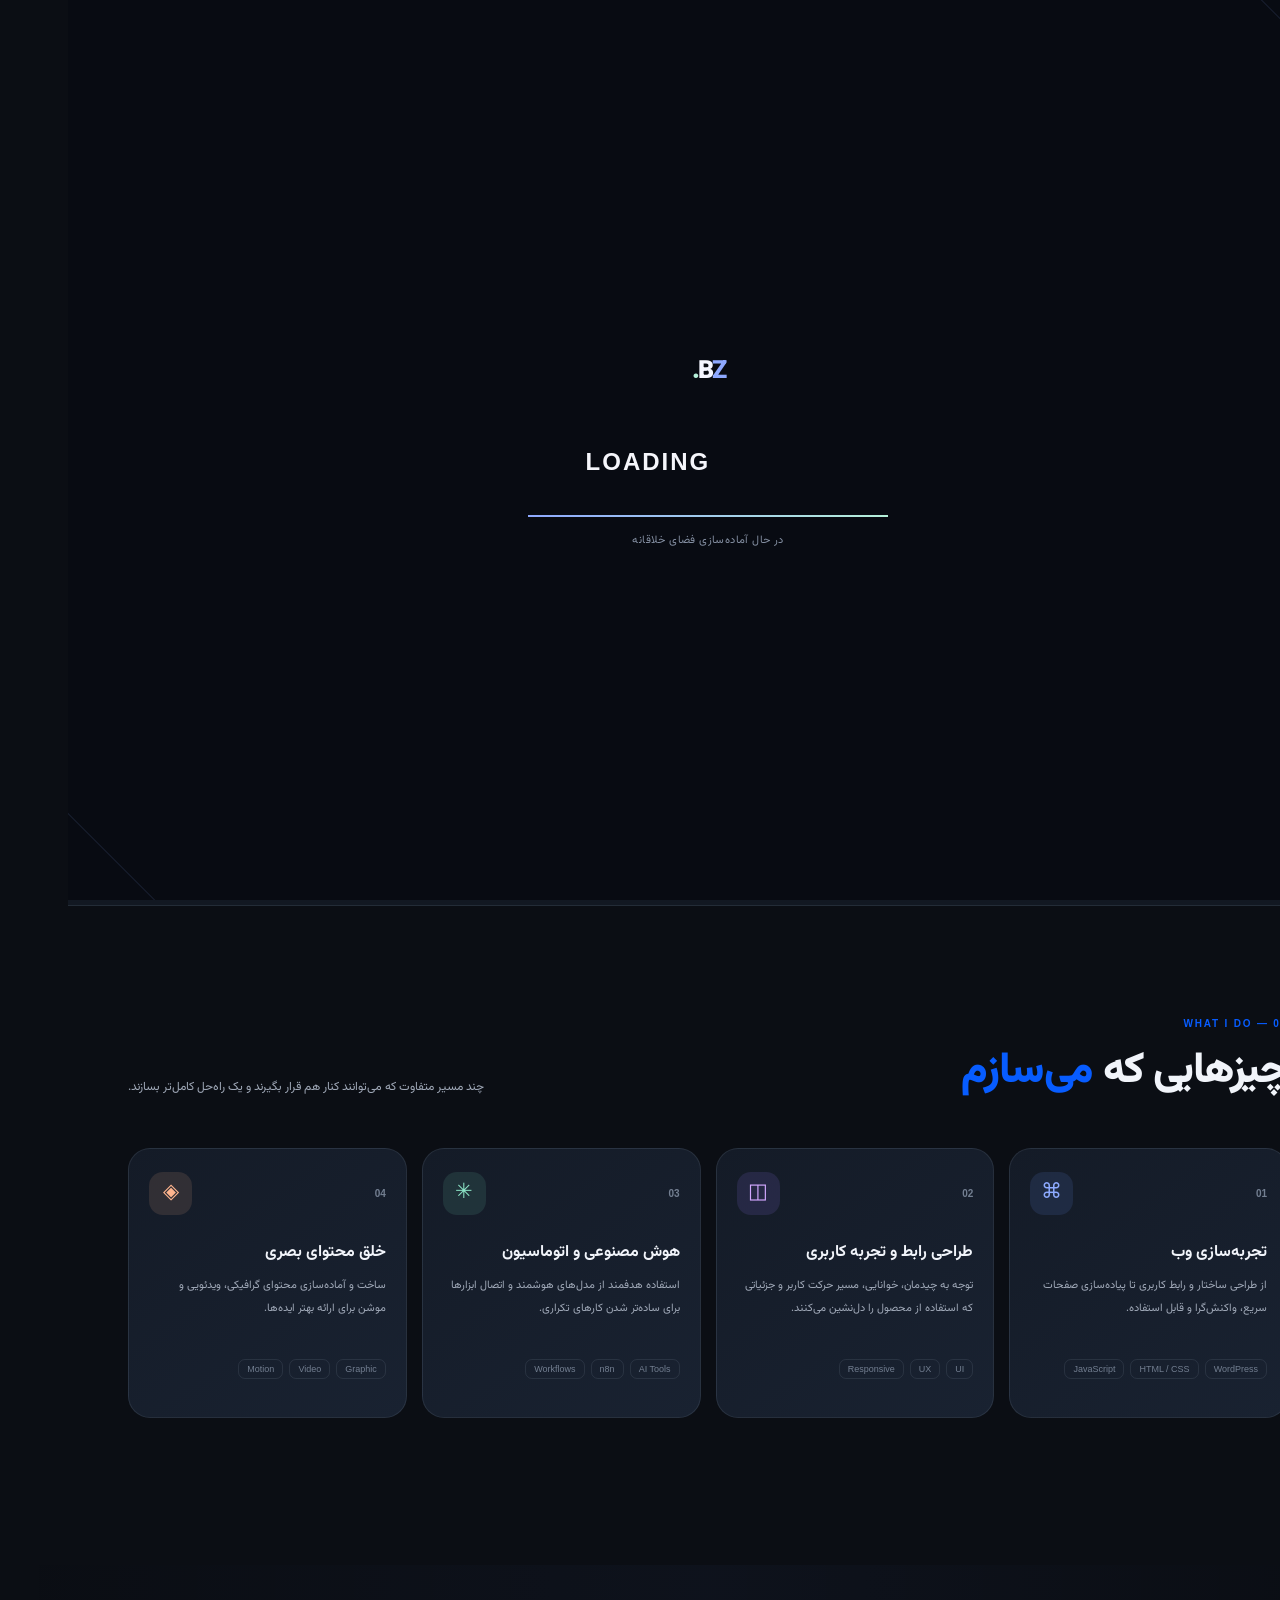
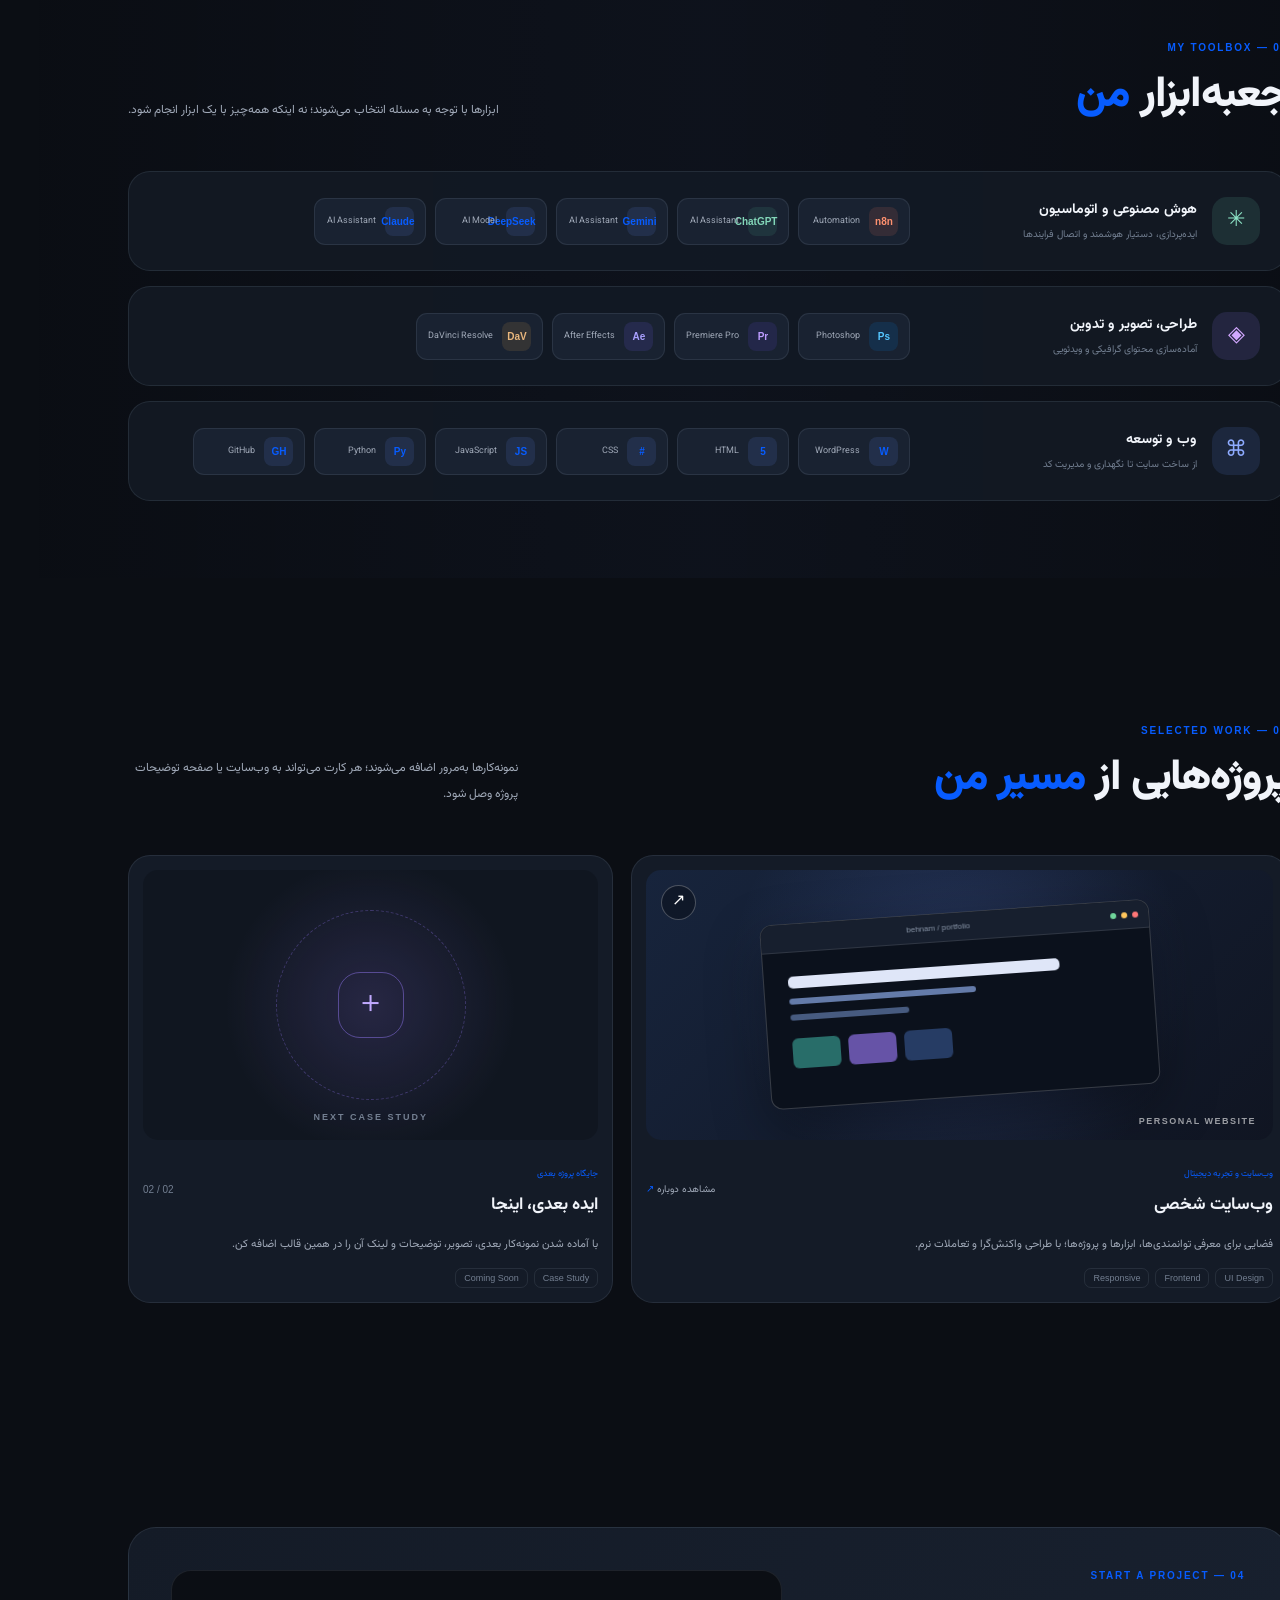
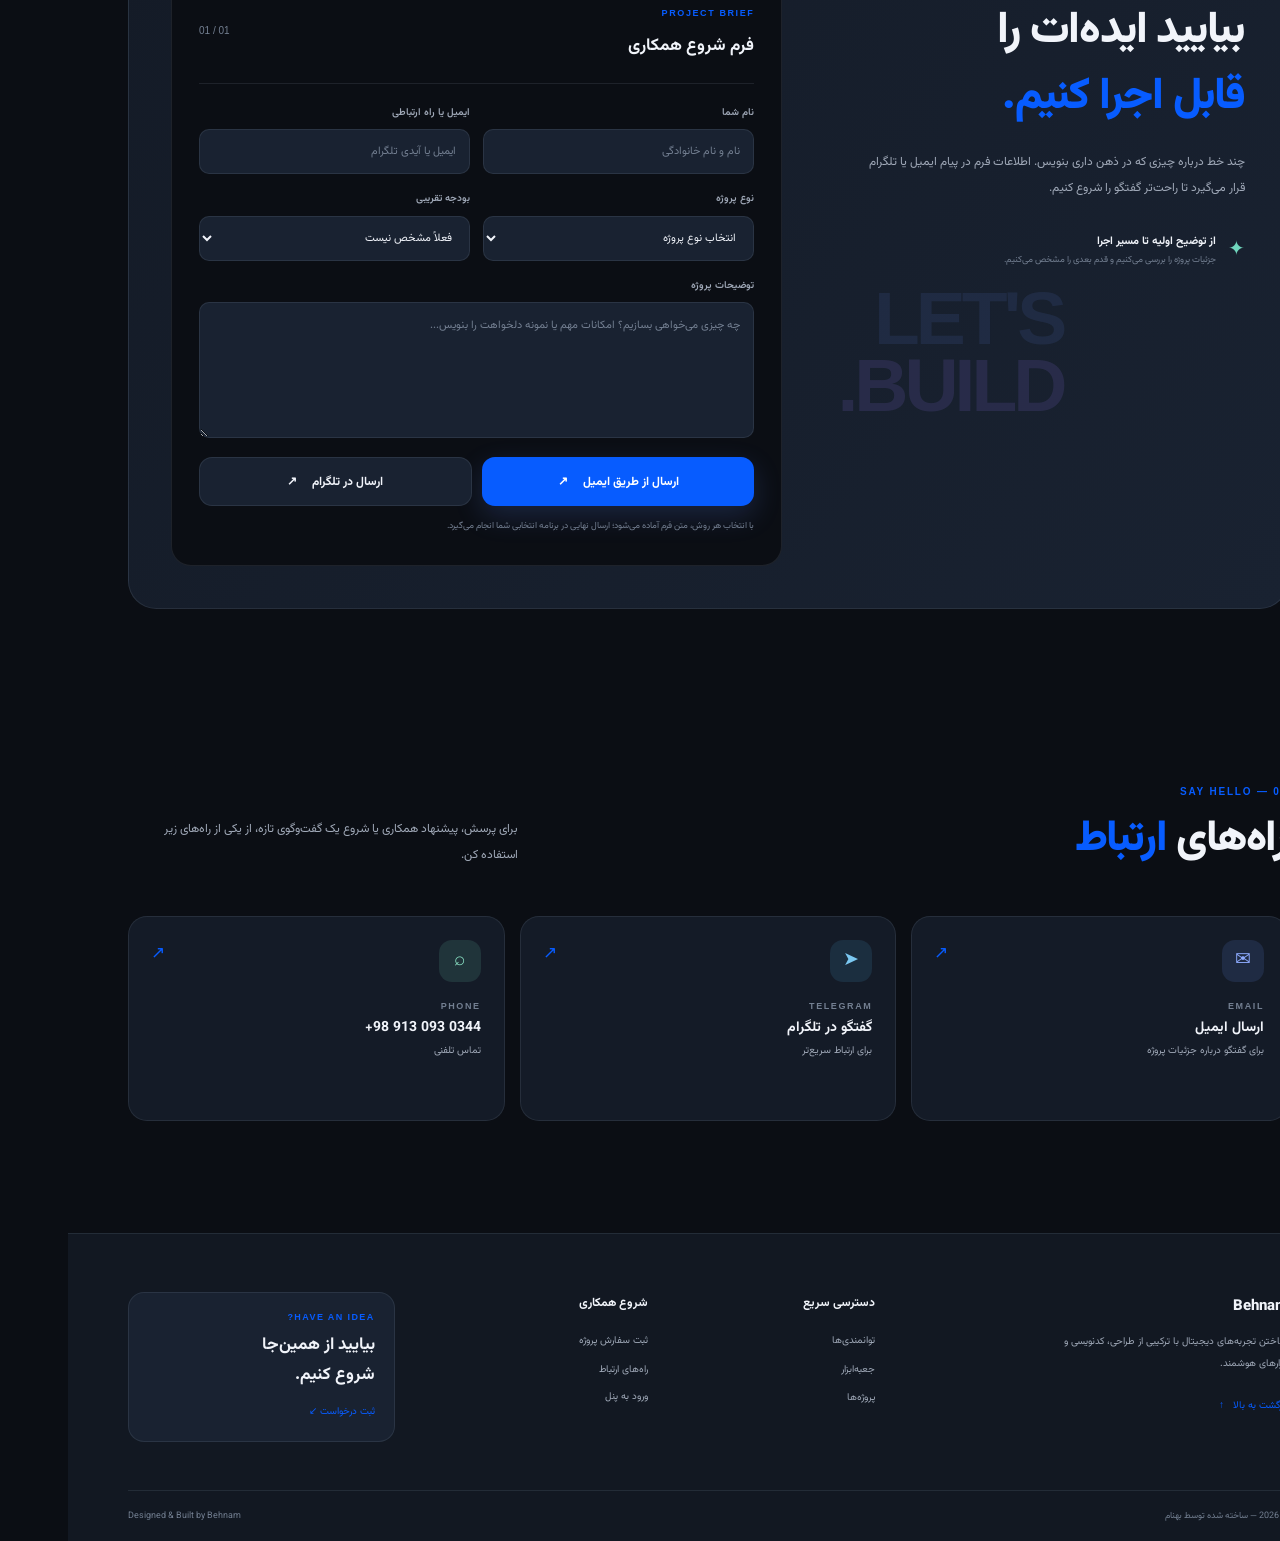
==== index.html @ 019f9c6f "Add files via upload" ====
<!DOCTYPE html>
<html lang="fa" dir="rtl" class="no-js">
<head>
    <meta charset="UTF-8">
    <meta name="viewport" content="width=device-width, initial-scale=1.0">
    <meta name="theme-color" content="#090d16">
    <meta name="description" content="وب‌سایت شخصی بهنام؛ طراحی و توسعه تجربه‌های دیجیتال با وردپرس، کدنویسی، هوش مصنوعی و تولید محتوای بصری.">
    <meta name="color-scheme" content="dark light">
    <title>Behnam | Portfolio</title>

    <!-- کلاس js-enabled باعث می‌شود انیمیشن‌های وابسته به جاوااسکریپت فقط در حالت فعال بودن آن اجرا شوند. -->
    <script>
        document.documentElement.classList.replace("no-js", "js-enabled");
        try {
            const savedTheme = localStorage.getItem("behnam-theme");
            document.documentElement.dataset.theme = savedTheme === "light" || savedTheme === "dark" ? savedTheme : "dark";
        } catch (error) {
            document.documentElement.dataset.theme = "dark";
        }
    </script>

    <!-- اتصال اولیه به میزبان فونت؛ font-display: swap در فایل CSS مانع نامرئی ماندن متن می‌شود. -->
    <link rel="preconnect" href="https://fonts.googleapis.com">
    <link rel="preconnect" href="https://fonts.gstatic.com" crossorigin>
    <link href="https://fonts.googleapis.com/css2?family=Vazirmatn:wght@400;500;600;700;800;900&display=swap" rel="stylesheet">

    <link rel="stylesheet" href="./style.css">
    <script src="./app.js" defer></script>
</head>
<body>
    <!-- =====================================================
         لودینگ آغازین: عبارت ثابت LOADING و سه واژه متحرک
         اگر جاوااسکریپت اجرا نشود، انیمیشن پشتیبان CSS آن را می‌بندد.
    ====================================================== -->
    <div class="site-loader" id="site-loader" aria-hidden="true">
        <div class="loader-content">
            <div class="loader-brand">B<span>Z</span><i>.</i></div>
            <div class="loader-copy" dir="ltr">
                <span class="loader-fixed">LOADING</span>
                <span class="loader-word" id="loader-word">IDEAS</span>
            </div>
            <div class="loader-track"><span></span></div>
            <p class="loader-caption">در حال آماده‌سازی فضای خلاقانه</p>
            <div class="welcome-word" id="welcome-word">WELCOME</div>
        </div>
        <div class="loader-corner loader-corner-one"></div>
        <div class="loader-corner loader-corner-two"></div>
    </div>

    <!-- پس‌زمینه متحرک بسیار سبک؛ فقط با CSS و بدون حلقه محاسباتی JavaScript -->
    <div class="ambient-background" aria-hidden="true">
        <span class="ambient-glow glow-one"></span>
        <span class="ambient-glow glow-two"></span>
        <span class="ambient-grid"></span>
    </div>

    <!-- =====================================================
         هدر اصلی: در موبایل فقط لوگو، منو و کنترل تم نمایش داده می‌شود.
    ====================================================== -->
    <header class="site-header" id="top">
        <div class="header-inner">
            <a class="brand" href="#home" aria-label="رفتن به ابتدای صفحه">

                <span class="brand-name">Behnam</span>
            </a>

            <nav class="main-nav" id="main-nav" aria-label="منوی اصلی">
                <a class="nav-link is-active" href="#home">خانه</a>
                <a class="nav-link" href="#skills">مهارت‌ها</a>
                <a class="nav-link" href="#tools">ابزارها</a>
                <a class="nav-link" href="#projects">پروژه‌ها</a>
                <a class="nav-link" href="#request">سفارش پروژه</a>
                <a class="nav-link" href="#contact">ارتباط</a>
            </nav>

            <div class="header-actions">
                <button class="icon-button theme-toggle" type="button" aria-label="تغییر پوسته سایت" title="تغییر پوسته">
                    <svg class="sun-icon" viewBox="0 0 24 24" aria-hidden="true"><circle cx="12" cy="12" r="4"></circle><path d="M12 2v2m0 16v2M4.93 4.93l1.42 1.42m11.3 11.3 1.42 1.42M2 12h2m16 0h2M4.93 19.07l1.42-1.42m11.3-11.3 1.42-1.42"></path></svg>
                    <svg class="moon-icon" viewBox="0 0 24 24" aria-hidden="true"><path d="M20.8 15.2A8.8 8.8 0 0 1 8.8 3.2 9.2 9.2 0 1 0 20.8 15.2Z"></path></svg>
                </button>
                <button class="icon-button login-shortcut" type="button" data-open-login>
                    <svg viewBox="0 0 24 24" aria-hidden="true"><path d="M12 12a4 4 0 1 0 0-8 4 4 0 0 0 0 8Zm-7 9a7 7 0 0 1 14 0"></path></svg>
                    <span>ورود</span>
                </button>
                <button class="icon-button menu-toggle" type="button" aria-label="باز کردن منو" aria-expanded="false" aria-controls="main-nav">
                    <span></span><span></span><span></span>
                </button>
            </div>
        </div>
    </header>

    <main>
        <!-- =====================================================
             HERO: معرفی مسیر کاری، بدون بزرگ‌نمایی نام شخص
        ====================================================== -->
        <section class="hero section-shell" id="home" aria-labelledby="hero-title">
            <div class="hero-copy">
                <div class="eyebrow hero-eyebrow"><span class="eyebrow-line"></span> طراحی، ساخت و بهتر کردن ایده‌ها</div>
                <h1 id="hero-title">ایده‌ها را به<br><span class="gradient-text">تجربه‌های واقعی</span> تبدیل می‌کنم.</h1>
                <p class="hero-description">
                    از ساخت وب‌سایت با وردپرس تا توسعه اختصاصی با کدنویسی؛ در کنار ابزارهای هوش مصنوعی، اتوماسیون و تولید محتوای بصری، برای هر ایده مسیر مناسبی پیدا می‌کنم.
                </p>
                <div class="hero-actions">
                    <a class="button button-primary" href="#request">شروع یک پروژه <span aria-hidden="true">↙</span></a>
                    <a class="button button-quiet" href="#projects">دیدن پروژه‌ها <span aria-hidden="true">↗</span></a>
                </div>
                <div class="hero-note"><span class="online-indicator"></span> آماده همکاری روی ایده‌های تازه</div>
            </div>

            <!-- تصویرسازی اختصاصی با CSS؛ به عکس سنگین یا کتابخانه گرافیکی نیاز ندارد. -->
            <div class="hero-art" aria-label="نمایی گرافیکی از حوزه‌های کاری وب، هوش مصنوعی، طراحی و اتوماسیون">
                <div class="art-orbit orbit-a"></div>
                <div class="art-orbit orbit-b"></div>
                <div class="art-center">
                    <span class="center-kicker">CREATIVE WORKSPACE</span>
                    <div class="center-symbol"><span></span><span></span><span></span><span></span></div>
                    <strong>MAKE IT<br><em>HAPPEN.</em></strong>
                    <small>IDEA → EXPERIENCE</small>
                </div>
                <div class="art-chip chip-web"><span class="chip-icon">W</span><span><b>WEB</b><small>طراحی و توسعه</small></span></div>
                <div class="art-chip chip-ai"><span class="chip-icon">✳</span><span><b>AI</b><small>هوش مصنوعی</small></span></div>
                <div class="art-chip chip-visual"><span class="chip-icon">◈</span><span><b>VISUAL</b><small>محتوا و تدوین</small></span></div>
                <div class="art-chip chip-flow"><span class="chip-icon">⌘</span><span><b>FLOW</b><small>اتوماسیون</small></span></div>
                <span class="art-index index-one">01 / CREATE</span>
                <span class="art-index index-two">02 / BUILD</span>
            </div>

            <!-- آمار ساختگی استفاده نشده؛ این سه مورد خلاصه رویکرد کاری هستند. -->
            <div class="hero-footline">
                <div><strong>از ایده</strong><span>شناخت نیاز و مسیر درست</span></div>
                <div><strong>تا اجرا</strong><span>وردپرس یا توسعه اختصاصی</span></div>
                <div><strong>با جزئیات</strong><span>طراحی، تجربه و بهینه‌سازی</span></div>
            </div>
        </section>

        <!-- نوار دسترسی سریع: نقش فهرست فصل‌ها را دارد و جای بخش مهارت‌ها را نمی‌گیرد. -->
        <nav class="journey-nav" aria-label="دسترسی سریع به بخش‌های صفحه">
            <div class="journey-inner">
                <span class="journey-label">در این صفحه</span>
                <a href="#skills"><i>01</i> توانمندی‌ها</a>
                <a href="#tools"><i>02</i> جعبه‌ابزار</a>
                <a href="#projects"><i>03</i> پروژه‌ها</a>
                <a href="#request"><i>04</i> ثبت سفارش</a>
                <a href="#contact"><i>05</i> ارتباط</a>
                <span class="journey-arrow" aria-hidden="true">↙</span>
            </div>
        </nav>

        <!-- =====================================================
             SKILLS: دومین بخش محتوایی صفحه؛ مهارت‌ها به شکل حوزه‌های کاری
        ====================================================== -->
        <section class="content-section section-shell" id="skills" aria-labelledby="skills-title">
            <div class="section-heading reveal">
                <div>
                    <span class="section-kicker">01 — WHAT I DO</span>
                    <h2 id="skills-title">چیزهایی که <span class="gradient-text">می‌سازم</span></h2>
                </div>
                <p>چند مسیر متفاوت که می‌توانند کنار هم قرار بگیرند و یک راه‌حل کامل‌تر بسازند.</p>
            </div>

            <div class="skills-grid">
                <article class="skill-card reveal">
                    <div class="skill-card-head"><span class="skill-number">01</span><span class="skill-icon icon-web">⌘</span></div>
                    <h3>تجربه‌سازی وب</h3>
                    <p>از طراحی ساختار و رابط کاربری تا پیاده‌سازی صفحات سریع، واکنش‌گرا و قابل استفاده.</p>
                    <div class="skill-tags"><span>WordPress</span><span>HTML / CSS</span><span>JavaScript</span></div>
                </article>
                <article class="skill-card reveal">
                    <div class="skill-card-head"><span class="skill-number">02</span><span class="skill-icon icon-ui">◫</span></div>
                    <h3>طراحی رابط و تجربه کاربری</h3>
                    <p>توجه به چیدمان، خوانایی، مسیر حرکت کاربر و جزئیاتی که استفاده از محصول را دل‌نشین می‌کنند.</p>
                    <div class="skill-tags"><span>UI</span><span>UX</span><span>Responsive</span></div>
                </article>
                <article class="skill-card reveal">
                    <div class="skill-card-head"><span class="skill-number">03</span><span class="skill-icon icon-ai">✳</span></div>
                    <h3>هوش مصنوعی و اتوماسیون</h3>
                    <p>استفاده هدفمند از مدل‌های هوشمند و اتصال ابزارها برای ساده‌تر شدن کارهای تکراری.</p>
                    <div class="skill-tags"><span>AI Tools</span><span>n8n</span><span>Workflows</span></div>
                </article>
                <article class="skill-card reveal">
                    <div class="skill-card-head"><span class="skill-number">04</span><span class="skill-icon icon-media">◈</span></div>
                    <h3>خلق محتوای بصری</h3>
                    <p>ساخت و آماده‌سازی محتوای گرافیکی، ویدئویی و موشن برای ارائه بهتر ایده‌ها.</p>
                    <div class="skill-tags"><span>Graphic</span><span>Video</span><span>Motion</span></div>
                </article>
            </div>
        </section>

        <!-- =====================================================
             TOOLS: ابزارها دسته‌بندی شده‌اند تا فهرست شلوغ و بی‌هدف نشود.
        ====================================================== -->
        <section class="content-section tools-section section-shell" id="tools" aria-labelledby="tools-title">
            <div class="section-heading reveal">
                <div>
                    <span class="section-kicker">02 — MY TOOLBOX</span>
                    <h2 id="tools-title">جعبه‌ابزار <span class="gradient-text">من</span></h2>
                </div>
                <p>ابزارها با توجه به مسئله انتخاب می‌شوند؛ نه اینکه همه‌چیز با یک ابزار انجام شود.</p>
            </div>

            <div class="tool-groups">
                <article class="tool-group reveal">
                    <div class="tool-group-title"><span class="tool-group-icon ai-group">✳</span><div><h3>هوش مصنوعی و اتوماسیون</h3><p>ایده‌پردازی، دستیار هوشمند و اتصال فرایندها</p></div></div>
                    <div class="tool-list">
                        <span class="tool-pill tool-n8n"><b>n8n</b><small>Automation</small></span>
                        <span class="tool-pill tool-chatgpt"><b>ChatGPT</b><small>AI Assistant</small></span>
                        <span class="tool-pill tool-gemini"><b>Gemini</b><small>AI Assistant</small></span>
                        <span class="tool-pill tool-deepseek"><b>DeepSeek</b><small>AI Model</small></span>
                        <span class="tool-pill tool-claude"><b>Claude</b><small>AI Assistant</small></span>
                    </div>
                </article>

                <article class="tool-group reveal">
                    <div class="tool-group-title"><span class="tool-group-icon design-group">◈</span><div><h3>طراحی، تصویر و تدوین</h3><p>آماده‌سازی محتوای گرافیکی و ویدئویی</p></div></div>
                    <div class="tool-list">
                        <span class="tool-pill tool-photoshop"><b>Ps</b><small>Photoshop</small></span>
                        <span class="tool-pill tool-premiere"><b>Pr</b><small>Premiere Pro</small></span>
                        <span class="tool-pill tool-after"><b>Ae</b><small>After Effects</small></span>
                        <span class="tool-pill tool-davinci"><b>DaV</b><small>DaVinci Resolve</small></span>
                    </div>
                </article>

                <article class="tool-group reveal">
                    <div class="tool-group-title"><span class="tool-group-icon dev-group">⌘</span><div><h3>وب و توسعه</h3><p>از ساخت سایت تا نگهداری و مدیریت کد</p></div></div>
                    <div class="tool-list">
                        <span class="tool-pill tool-wordpress"><b>W</b><small>WordPress</small></span>
                        <span class="tool-pill tool-html"><b>5</b><small>HTML</small></span>
                        <span class="tool-pill tool-css"><b>#</b><small>CSS</small></span>
                        <span class="tool-pill tool-js"><b>JS</b><small>JavaScript</small></span>
                        <span class="tool-pill tool-python"><b>Py</b><small>Python</small></span>
                        <span class="tool-pill tool-github"><b>GH</b><small>GitHub</small></span>
                    </div>
                </article>
            </div>
        </section>

        <!-- =====================================================
             PROJECTS: کارت اول به سایت شخصی لینک دارد و در تب جدید باز می‌شود.
             کارت‌های بعدی را می‌توان با همین الگو تکثیر کرد.
        ====================================================== -->
        <section class="content-section section-shell" id="projects" aria-labelledby="projects-title">
            <div class="section-heading reveal">
                <div>
                    <span class="section-kicker">03 — SELECTED WORK</span>
                    <h2 id="projects-title">پروژه‌هایی از <span class="gradient-text">مسیر من</span></h2>
                </div>
                <p>نمونه‌کارها به‌مرور اضافه می‌شوند؛ هر کارت می‌تواند به وب‌سایت یا صفحه توضیحات پروژه وصل شود.</p>
            </div>

            <div class="projects-grid">
                <article class="project-card project-featured reveal">
                    <a class="project-visual personal-project" href="./index.html" target="_blank" rel="noopener noreferrer" aria-label="باز کردن وب‌سایت شخصی در تب جدید">
                        <div class="project-browser">
                            <div class="browser-top"><span></span><span></span><span></span><small>behnam / portfolio</small></div>
                            <div class="browser-body"><span class="browser-line line-wide"></span><span class="browser-line"></span><span class="browser-line line-short"></span><div class="browser-blocks"><i></i><i></i><i></i></div></div>
                        </div>
                        <span class="project-open">↗</span>
                        <span class="project-visual-caption">PERSONAL WEBSITE</span>
                    </a>
                    <div class="project-info"><div><span class="project-type">وب‌سایت و تجربه دیجیتال</span><h3>وب‌سایت شخصی</h3></div><a class="text-link" href="./index.html" target="_blank" rel="noopener noreferrer">مشاهده دوباره <span>↗</span></a></div>
                    <p class="project-description">فضایی برای معرفی توانمندی‌ها، ابزارها و پروژه‌ها؛ با طراحی واکنش‌گرا و تعاملات نرم.</p>
                    <div class="project-tags"><span>UI Design</span><span>Frontend</span><span>Responsive</span></div>
                </article>

                <!-- الگوی آماده برای پروژه بعدی؛ تا زمان داشتن نمونه‌کار واقعی، ادعای پروژه ساختگی نمایش داده نمی‌شود. -->
                <article class="project-card project-next reveal">
                    <div class="next-project-art"><span class="next-plus">＋</span><span class="next-orbit"></span><small>NEXT CASE STUDY</small></div>
                    <div class="project-info"><div><span class="project-type">جایگاه پروژه بعدی</span><h3>ایده بعدی، اینجا</h3></div><span class="project-counter">02 / 02</span></div>
                    <p class="project-description">با آماده شدن نمونه‌کار بعدی، تصویر، توضیحات و لینک آن را در همین قالب اضافه کن.</p>
                    <div class="project-tags"><span>Case Study</span><span>Coming Soon</span></div>
                </article>
            </div>
        </section>

        <!-- =====================================================
             REQUEST: فرم سفارش؛ ارسال از طریق برنامه ایمیل یا اشتراک‌گذاری تلگرام
        ====================================================== -->
        <section class="content-section request-section section-shell" id="request" aria-labelledby="request-title">
            <div class="request-layout">
                <div class="request-intro reveal">
                    <span class="section-kicker">04 — START A PROJECT</span>
                    <h2 id="request-title">بیایید ایده‌ات را<br><span class="gradient-text">قابل اجرا کنیم.</span></h2>
                    <p>چند خط درباره چیزی که در ذهن داری بنویس. اطلاعات فرم در پیام ایمیل یا تلگرام قرار می‌گیرد تا راحت‌تر گفتگو را شروع کنیم.</p>
                    <div class="request-assurance"><span>✦</span><div><b>از توضیح اولیه تا مسیر اجرا</b><small>جزئیات پروژه را بررسی می‌کنیم و قدم بعدی را مشخص می‌کنیم.</small></div></div>
                    <div class="request-decoration" aria-hidden="true">LET'S<br><em>BUILD.</em></div>
                </div>

                <form class="project-form reveal" id="project-form">
                    <div class="form-heading"><div><span>PROJECT BRIEF</span><h3>فرم شروع همکاری</h3></div><span class="form-step">01 / 01</span></div>
                    <div class="form-grid">
                        <label class="field"><span>نام شما</span><input type="text" name="name" autocomplete="name" placeholder="نام و نام خانوادگی" required></label>
                        <label class="field"><span>ایمیل یا راه ارتباطی</span><input type="text" name="reply" placeholder="ایمیل یا آیدی تلگرام" required></label>
                        <label class="field"><span>نوع پروژه</span><select name="projectType" required><option value="" disabled selected>انتخاب نوع پروژه</option><option>طراحی و راه‌اندازی وب‌سایت</option><option>توسعه اختصاصی و کدنویسی</option><option>وردپرس و بهینه‌سازی سایت</option><option>هوش مصنوعی و اتوماسیون</option><option>طراحی گرافیک و تدوین</option><option>مشاوره یا مورد دیگر</option></select></label>
                        <label class="field"><span>بودجه تقریبی</span><select name="budget"><option value="فعلاً مشخص نیست">فعلاً مشخص نیست</option><option>کمتر از ۱۰ میلیون تومان</option><option>۱۰ تا ۳۰ میلیون تومان</option><option>۳۰ تا ۶۰ میلیون تومان</option><option>بیشتر از ۶۰ میلیون تومان</option></select></label>
                        <label class="field field-full"><span>توضیحات پروژه</span><textarea name="details" rows="5" placeholder="چه چیزی می‌خواهی بسازیم؟ امکانات مهم یا نمونه دلخواهت را بنویس..." required></textarea></label>
                    </div>
                    <div class="form-actions">
                        <button class="button button-primary" type="submit">ارسال از طریق ایمیل <span>↗</span></button>
                        <button class="button button-telegram" type="button" id="send-telegram">ارسال در تلگرام <span>↗</span></button>
                    </div>
                    <p class="form-note" id="form-note" role="status">با انتخاب هر روش، متن فرم آماده می‌شود؛ ارسال نهایی در برنامه انتخابی شما انجام می‌گیرد.</p>
                </form>
            </div>
        </section>

        <!-- =====================================================
             CONTACT: ایمیل و شناسه تلگرام در ابتدای app.js قابل تنظیم‌اند.
        ====================================================== -->
        <section class="content-section contact-section section-shell" id="contact" aria-labelledby="contact-title">
            <div class="section-heading reveal">
                <div><span class="section-kicker">05 — SAY HELLO</span><h2 id="contact-title">راه‌های <span class="gradient-text">ارتباط</span></h2></div>
                <p>برای پرسش، پیشنهاد همکاری یا شروع یک گفت‌وگوی تازه، از یکی از راه‌های زیر استفاده کن.</p>
            </div>
            <div class="contact-grid">
                <a class="contact-card reveal" href="#contact" data-contact-email>
                    <span class="contact-icon email-icon">✉</span><span class="contact-meta">EMAIL</span><strong>ارسال ایمیل</strong><small>برای گفتگو درباره جزئیات پروژه</small><span class="contact-arrow">↗</span>
                </a>
                <a class="contact-card reveal" href="#contact" data-contact-telegram>
                    <span class="contact-icon telegram-icon">➤</span><span class="contact-meta">TELEGRAM</span><strong>گفتگو در تلگرام</strong><small>برای ارتباط سریع‌تر</small><span class="contact-arrow">↗</span>
                </a>
                <a class="contact-card reveal" href="tel:+989130930344">
                    <span class="contact-icon phone-icon">⌕</span><span class="contact-meta">PHONE</span><strong dir="ltr">+98 913 093 0344</strong><small>تماس تلفنی</small><span class="contact-arrow">↗</span>
                </a>
            </div>
        </section>
    </main>

    <!-- =====================================================
         فوتر: دسترسی سریع، خلاصه معرفی و راه تماس
    ====================================================== -->
    <footer class="site-footer">
        <div class="footer-main section-shell">
            <div class="footer-about"><a class="brand footer-brand" href="#home"><span class="brand-name">Behnam</span></a><p>ساختن تجربه‌های دیجیتال با ترکیبی از طراحی، کدنویسی و ابزارهای هوشمند.</p><a class="footer-up" href="#home">بازگشت به بالا <span>↑</span></a></div>
            <div class="footer-column"><h3>دسترسی سریع</h3><a href="#skills">توانمندی‌ها</a><a href="#tools">جعبه‌ابزار</a><a href="#projects">پروژه‌ها</a></div>
            <div class="footer-column"><h3>شروع همکاری</h3><a href="#request">ثبت سفارش پروژه</a><a href="#contact">راه‌های ارتباط</a><button type="button" class="footer-login" data-open-login>ورود به پنل</button></div>
            <div class="footer-callout"><span>HAVE AN IDEA?</span><strong>بیایید از همین‌جا<br>شروع کنیم.</strong><a href="#request">ثبت درخواست <span>↙</span></a></div>
        </div>
        <div class="footer-bottom section-shell"><span>© <span id="current-year">2026</span> — ساخته شده توسط بهنام  </span><span>Designed &amp; Built by Behnam</span></div>
    </footer>

    <!-- =====================================================
         پنجره ورود نمایشی: در این نسخه پیامک واقعی ارسال نمی‌شود.
         کد آزمایشی فقط برای بررسی ظاهر و رفتار فیلدهای OTP است.
    ====================================================== -->
    <div class="login-overlay" id="login-dialog" hidden>
        <section class="login-modal" role="dialog" aria-modal="true" aria-labelledby="login-title">
            <button class="modal-close" type="button" data-close-login aria-label="بستن پنجره">×</button>
            <div class="login-visual"><div class="login-visual-mark">B<span>Z</span><i>.</i></div><div class="login-visual-orbit"></div><span class="login-visual-label">PRIVATE SPACE / 01</span><h3>یک قدم تا<br><em>فضای شخصی</em></h3><p>ورود ساده، ظاهر دقیق و آماده اتصال به سامانه احراز هویت.</p></div>
            <div class="login-content">
                <div class="login-topline"><span>BEHNAM / ACCOUNT</span><span class="secure-mark">✳ SECURE UI</span></div>
                <div class="login-progress"><span class="progress-step active"></span><span class="progress-step"></span><span class="progress-step"></span></div>

                <div class="login-step active" data-login-step="phone">
                    <span class="login-kicker">مرحله ۱ از ۳</span><h2 id="login-title">خوش برگشتی.</h2><p>شماره موبایلت را وارد کن تا مرحله تأیید را ببینی.</p>
                    <form id="phone-form" novalidate>
                        <label class="field"><span>شماره موبایل</span><div class="phone-field"><span>+98</span><input id="login-phone" type="tel" inputmode="numeric" autocomplete="tel-national" maxlength="11" placeholder="913 000 0000" required></div></label>
                        <button class="button button-primary login-submit" type="submit">دریافت کد تأیید <span>↙</span></button>
                    </form>
                    <div class="demo-notice"><span>i</span><p>نسخه نمایشی رابط کاربری است؛ ارسال پیامک و احراز هویت واقعی پس از اتصال بک‌اند فعال می‌شود.</p></div>
                </div>

                <div class="login-step" data-login-step="otp">
                    <span class="login-kicker">مرحله ۲ از ۳</span><h2>کد را وارد کن.</h2><p>کد پنج‌رقمی برای شماره <b id="masked-phone" dir="ltr">+98 *** *** ****</b> آماده شده است.</p>
                    <form id="otp-form" novalidate>
                        <div class="otp-fields" dir="ltr" aria-label="کد پنج رقمی">
                            <input class="otp-input" type="text" inputmode="numeric" maxlength="1" autocomplete="one-time-code" aria-label="رقم اول">
                            <input class="otp-input" type="text" inputmode="numeric" maxlength="1" aria-label="رقم دوم">
                            <input class="otp-input" type="text" inputmode="numeric" maxlength="1" aria-label="رقم سوم">
                            <input class="otp-input" type="text" inputmode="numeric" maxlength="1" aria-label="رقم چهارم">
                            <input class="otp-input" type="text" inputmode="numeric" maxlength="1" aria-label="رقم پنجم">
                        </div>
                        <p class="otp-hint" id="otp-hint">کد آزمایشی این نسخه: <b dir="ltr">12345</b></p>
                        <button class="button button-primary login-submit" type="submit">تأیید کد <span>↙</span></button>
                    </form>
                    <button class="text-button" type="button" data-back-phone>ویرایش شماره موبایل</button>
                </div>

                <div class="login-step" data-login-step="username">
                    <span class="login-kicker">مرحله ۳ از ۳</span><h2>اسمت را ثبت کن.</h2><p>برای آماده‌سازی نمای اولیه پنل، یک نام کاربری انتخاب کن.</p>
                    <form id="username-form" novalidate>
                        <label class="field"><span>نام کاربری</span><input id="login-username" type="text" minlength="3" maxlength="24" autocomplete="username" placeholder="مثلاً behnam" required></label>
                        <button class="button button-primary login-submit" type="submit">ساخت نمای آزمایشی پنل <span>↙</span></button>
                    </form>
                </div>

                <div class="login-step login-complete" data-login-step="complete">
                    <div class="success-mark">✓</div><span class="login-kicker">SETUP COMPLETE</span><h2>همه‌چیز آماده است.</h2><p id="login-success-message">رابط ورود با موفقیت بررسی شد.</p><button class="button button-primary login-submit" type="button" data-close-login>بازگشت به سایت</button>
                    <p class="demo-notice final-demo-note">این فقط پیش‌نمایش فرانت‌اند است؛ حساب کاربری واقعی و پنل امن بعد از پیاده‌سازی بک‌اند ساخته می‌شود.</p>
                </div>
            </div>
        </section>
    </div>

    <!-- پیام‌های کوتاه وضعیت فرم و ارتباط -->
    <div class="toast" id="site-toast" role="status" aria-live="polite"></div>
</body>
</html>
---- style.css ----
/* ============================================================
   BEHNAM PORTFOLIO — طراحی واکنش‌گرا، پوسته روشن/تیره و انیمیشن‌ها
   تمام رنگ‌ها و اندازه‌های اصلی از متغیرهای زیر کنترل می‌شوند.
============================================================ */

/* =========================================================
   1. LIGHT THEME — Clean Premium
   ========================================================= */
/* =========================================
   پالت رنگ اصلی سایت
   تم پیش‌فرض: تیره
========================================= */

:root {
  color-scheme: dark;

  /* رنگ پس‌زمینه */
  --bg: #0b0e14;
  --bg-soft: #101620;

  /* سطوح و کارت‌ها */
  --surface: #141b27;
  --surface-2: #192231;
  --surface-glass: rgba(20, 27, 39, 0.82);

  /* رنگ نوشته‌ها */
  --text: #f1f4fa;
  --muted: #a0a9b8;
  --muted-2: #737f91;

  /* خطوط و حاشیه‌ها */
  --line: rgba(180, 195, 220, 0.11);

  /* رنگ‌های تأکیدی */
  --accent: #075cff;
  --accent-2: #7c6cff;

  /* رنگ‌های مکمل */
  --mint: #70d6bd;
  --warm: #e8a985;
  --danger: #ff6878;

  /* سایه‌ها */
  --shadow: 0 24px 80px rgba(0, 0, 0, 0.32);

  /* ابعاد */
  --radius: 22px;
  --container: 1160px;
  --header-height: 78px;
}


/* =========================================
   تم روشن
========================================= */

:root[data-theme="light"] {
  color-scheme: light;

  /* رنگ پس‌زمینه */
  --bg: #f5f7fc;
  --bg-soft: #edf1f8;

  /* سطوح و کارت‌ها */
  --surface: #ffffff;
  --surface-2: #f8faff;
  --surface-glass: rgba(255, 255, 255, 0.84);

  /* رنگ نوشته‌ها */
  --text: #20283a;
  --muted: #687387;
  --muted-2: #929bad;

  /* خطوط و حاشیه‌ها */
  --line: rgba(45, 65, 100, 0.12);

  /* رنگ‌های تأکیدی */
  --accent: #075cff;
  --accent-2: #725ee8;

  /* رنگ‌های مکمل */
  --mint: #168d76;
  --warm: #c77d55;
  --danger: #dc465c;

  /* سایه‌ها */
  --shadow: 0 24px 70px rgba(30, 48, 85, 0.09);
}
* {
  box-sizing: border-box;
}
html {
  scroll-behavior: smooth;
  scroll-padding-top: 105px;
}
body {
  margin: 0;
  min-width: 320px;
  overflow-x: hidden;
  background: var(--bg);
  color: var(--text);
  font-family: "Vazirmatn", Tahoma, sans-serif;
  line-height: 1.85;
  transition:
    background 0.3s ease,
    color 0.3s ease;
  -webkit-font-smoothing: antialiased;
}
body,
button,
input,
textarea,
select {
  font-family: "Vazirmatn", Tahoma, sans-serif;
}
button,
input,
textarea,
select {
  font-size: inherit;
}
button,
a {
  -webkit-tap-highlight-color: transparent;
}
a {
  color: inherit;
  text-decoration: none;
}
button {
  color: inherit;
}
::selection {
  background: rgba(107, 145, 255, 0.32);
  color: var(--text);
}
:focus-visible {
  outline: 2px solid var(--accent);
  outline-offset: 4px;
}
.section-shell {
  width: min(var(--container), calc(100% - 64px));
  margin-inline: auto;
}
.gradient-text {
  color: var(--accent);
  background: var(--accent);
  -webkit-background-clip: text;
  background-clip: text;
  -webkit-text-fill-color: transparent;
}

/* پس‌زمینه تزئینی ثابت؛ با pointer-events:none هیچ تعاملی را مسدود نمی‌کند. */
.ambient-background {
  position: fixed;
  inset: 0;
  z-index: -1;
  overflow: hidden;
  pointer-events: none;
}
.ambient-grid {
  position: absolute;
  inset: 0;
  opacity: 0.24;
  background-image: linear-gradient(var(--line) 1px, transparent 1px), linear-gradient(90deg, var(--line) 1px, transparent 1px);
  background-size: 72px 72px;
  mask-image: linear-gradient(to bottom, black, transparent 78%);
}
.ambient-glow {
  position: absolute;
  width: 420px;
  aspect-ratio: 1;
  border-radius: 50%;
  filter: blur(100px);
  opacity: 0.12;
}
.glow-one {
  background: var(--accent);
  top: 10%;
  right: -240px;
}
.glow-two {
  background: var(--accent-2);
  top: 48%;
  left: -280px;
}

/* لودینگ سینمایی کوتاه؛ جاوااسکریپت پس از حدود سه ثانیه آن را جمع می‌کند. */
.site-loader {
  position: fixed;
  inset: 0;
  z-index: 9999;
  display: grid;
  place-items: center;
  overflow: hidden;
  background: #080b12;
  color: #f4f6ff;
  transition:
    opacity 0.75s cubic-bezier(0.7, 0, 0.2, 1),
    visibility 0.75s;
}
.site-loader.is-leaving {
  opacity: 0;
  visibility: hidden;
  pointer-events: none;
}
.loader-content {
  position: relative;
  z-index: 2;
  width: min(420px, calc(100% - 48px));
  text-align: center;
}
.loader-brand {
  margin-bottom: 42px;
  font-size: 25px;
  font-weight: 900;
  letter-spacing: -2px;
}
.loader-brand span,
.login-visual-mark span {
  color: #8ea9ff;
}
.loader-brand i {
  color: #b5f0d9;
  font-style: normal;
}
.loader-copy {
  display: flex;
  align-items: center;
  justify-content: center;
  gap: 12px;
  min-height: 50px;
  font:
    800 24px/1.2 Arial,
    sans-serif;
  letter-spacing: 2px;
}
.loader-fixed {
  color: #f5f6fb;
}
.loader-word {
  min-width: 105px;
  color: #8ea9ff;
  text-align: left;
  animation: wordCycle 2.7s steps(1, end) both;
}
@keyframes wordCycle {
  0%,
  30% {
    transform: translateY(0);
    opacity: 1;
  }
  34%,
  64% {
    transform: translateY(18px);
    opacity: 0;
  }
  68%,
  96% {
    transform: translateY(-18px);
    opacity: 1;
  }
  100% {
    opacity: 0;
  }
}
.loader-track {
  height: 2px;
  margin: 28px 30px 14px;
  overflow: hidden;
  background: rgba(255, 255, 255, 0.13);
}
.loader-track span {
  display: block;
  width: 0;
  height: 100%;
  background: linear-gradient(90deg, #8ea9ff, #b5f0d9);
  animation: loaderProgress 2.75s ease forwards;
}
@keyframes loaderProgress {
  to {
    width: 100%;
  }
}
.loader-caption {
  margin: 0;
  color: #8590a3;
  font-size: 11px;
  letter-spacing: 0.4px;
}
.welcome-word {
  position: absolute;
  inset: 50% 0 auto;
  opacity: 0;
  transform: translateY(24px) scale(0.94);
  font:
    900 clamp(34px, 8vw, 62px)/1 Arial,
    sans-serif;
  letter-spacing: 3px;
  pointer-events: none;
}
.welcome-word span {
  color: #8ea9ff;
}
.site-loader.show-welcome .loader-copy,
.site-loader.show-welcome .loader-track,
.site-loader.show-welcome .loader-caption,
.site-loader.show-welcome .loader-brand {
  opacity: 0;
  transform: translateY(-12px);
  transition: 0.35s ease;
}
.site-loader.show-welcome .welcome-word {
  animation: welcomeIn 0.65s ease forwards;
}
@keyframes welcomeIn {
  to {
    opacity: 1;
    transform: translateY(-50%) scale(1);
  }
}
.loader-corner {
  position: absolute;
  width: 180px;
  height: 180px;
  border: 1px solid rgba(142, 169, 255, 0.12);
  transform: rotate(45deg);
}
.loader-corner-one {
  top: -130px;
  right: -90px;
}
.loader-corner-two {
  bottom: -130px;
  left: -90px;
}

/* هدر چسبان و جمع‌وجور */
.site-header {
  position: sticky;
  top: 0;
  z-index: 1000;
  height: var(--header-height);
  border-bottom: 1px solid var(--line);
  background: var(--surface-glass);
  backdrop-filter: blur(18px);
  -webkit-backdrop-filter: blur(18px);
}
.header-inner {
  width: min(1280px, calc(100% - 64px));
  height: 100%;
  margin-inline: auto;
  display: flex;
  align-items: center;
  justify-content: space-between;
  gap: 26px;
}
.brand {
  display: inline-flex;
  align-items: center;
  gap: 10px;
  flex: 0 0 auto;
}

.brand-mark span {
  color: var(--accent);
}
.brand-name {
  font-size: 15px;
  font-weight: 800;
}

.main-nav {
  display: flex;
  align-items: center;
  justify-content: center;
  gap: clamp(12px, 2.2vw, 30px);
  margin-inline: auto;
}
.nav-link {
  position: relative;
  padding: 8px 0;
  color: var(--muted);
  font-size: 12px;
  font-weight: 600;
  white-space: nowrap;
  transition: color 0.2s ease;
}
.nav-link::after {
  content: "";
  position: absolute;
  right: 0;
  bottom: 1px;
  width: 0;
  height: 2px;
  border-radius: 4px;
  background: var(--accent);
  transition: width 0.25s ease;
}
.nav-link:hover,
.nav-link.is-active {
  color: var(--text);
}
.nav-link:hover::after,
.nav-link.is-active::after {
  width: 100%;
}
.header-actions {
  display: flex;
  align-items: center;
  gap: 9px;
}
.icon-button {
  display: inline-flex;
  align-items: center;
  justify-content: center;
  gap: 7px;
  width: 40px;
  height: 40px;
  border: 1px solid var(--line);
  border-radius: 12px;
  background: var(--surface-2);
  cursor: pointer;
  transition: 0.2s ease;
}
.icon-button:hover {
  border-color: var(--accent);
  color: var(--accent);
  transform: translateY(-2px);
}
.icon-button svg {
  width: 18px;
  height: 18px;
  fill: none;
  stroke: currentColor;
  stroke-width: 1.6;
  stroke-linecap: round;
  stroke-linejoin: round;
}
.moon-icon {
  display: none;
}
:root[data-theme="light"] .sun-icon {
  display: none;
}
:root[data-theme="light"] .moon-icon {
  display: block;
}
.login-shortcut {
  width: auto;
  padding-inline: 12px;
  color: var(--muted);
  font-size: 11px;
}
.login-shortcut svg {
  width: 16px;
}
.menu-toggle {
  display: none;
  flex-direction: column;
  gap: 5px;
}
.menu-toggle span {
  width: 17px;
  height: 2px;
  border-radius: 3px;
  background: currentColor;
  transition: 0.2s ease;
}

/* هیرو: تصویرسازی CSS سبک به جای فایل تصویری حجیم */
.hero {
  position: relative;
  min-height: 650px;
  padding-block: 95px 42px;
  display: grid;
  grid-template-columns: 1fr 1fr;
  align-items: center;
  gap: 42px;
}
.hero-copy {
  position: relative;
  z-index: 2;
  max-width: 560px;
}
.eyebrow {
  display: flex;
  align-items: center;
  gap: 11px;
  color: var(--accent);
  font-size: 12px;
  font-weight: 700;
}
.eyebrow-line {
  width: 28px;
  height: 2px;
  background: var(--accent);
}
.hero h1 {
  margin: 23px 0 20px;
  font-size: clamp(38px, 5vw, 66px);
  font-weight: 900;
  line-height: 1.35;
  letter-spacing: -2.2px;
}
.hero-description {
  max-width: 540px;
  margin: 0;
  color: var(--muted);
  font-size: 15px;
  line-height: 2.25;
}
.hero-actions {
  display: flex;
  flex-wrap: wrap;
  gap: 12px;
  margin-top: 30px;
}
.button {
  display: inline-flex;
  align-items: center;
  justify-content: center;
  gap: 15px;
  min-height: 49px;
  padding: 0 21px;
  border: 1px solid transparent;
  border-radius: 13px;
  font-size: 12px;
  font-weight: 700;
  cursor: pointer;
  transition:
    transform 0.22s ease,
    box-shadow 0.22s ease,
    border-color 0.22s ease,
    background 0.22s ease;
}
.button:hover {
  transform: translateY(-3px);
}
.button-primary {
  color: #fff;
  background: #075cff;
  box-shadow: 0 10px 28px rgba(91, 131, 242, 0.2);
}
.button-primary:hover {
  box-shadow: 0 14px 34px rgba(91, 131, 242, 0.32);
}
.button-quiet {
  border-color: var(--line);
  color: var(--text);
  background: var(--surface-glass);
}
.button-quiet:hover,
.button-telegram:hover {
  border-color: var(--accent);
}
.hero-note {
  display: flex;
  align-items: center;
  gap: 9px;
  margin-top: 27px;
  color: var(--muted-2);
  font-size: 11px;
}
.online-indicator {
  width: 7px;
  height: 7px;
  border-radius: 50%;
  background: #62d6a5;
  box-shadow: 0 0 0 5px rgba(98, 214, 165, 0.1);
}
.hero-art {
  position: relative;
  width: min(100%, 510px);
  aspect-ratio: 1 / 1;
  justify-self: center;
  display: grid;
  place-items: center;
  isolation: isolate;
}
.hero-art::before {
  content: "";
  position: absolute;
  inset: 13%;
  border: 1px solid var(--line);
  border-radius: 50%;
  background: radial-gradient(circle, rgba(107, 145, 255, 0.09), transparent 65%);
}
.art-orbit {
  position: absolute;
  border: 1px dashed rgba(128, 153, 211, 0.27);
  border-radius: 50%;
  animation: orbitSpin 42s linear infinite;
}
.orbit-a {
  inset: 5%;
}
.orbit-b {
  inset: 20%;
  animation-direction: reverse;
  animation-duration: 55s;
}
@keyframes orbitSpin {
  to {
    transform: rotate(360deg);
  }
}
.art-center {
  position: relative;
  z-index: 2;
  width: 51%;
  aspect-ratio: 1;
  display: flex;
  flex-direction: column;
  align-items: center;
  justify-content: center;
  border: 1px solid rgba(137, 164, 240, 0.25);
  border-radius: 32% 42% 35% 43%;
  background: linear-gradient(145deg, rgba(28, 41, 66, 0.96), rgba(12, 19, 32, 0.96));
  box-shadow:
    0 25px 75px rgba(0, 0, 0, 0.28),
    inset 0 0 45px rgba(107, 145, 255, 0.08);
  transform: rotate(-5deg);
}
:root[data-theme="light"] .art-center {
  background: linear-gradient(145deg, #fff, #e8edfb);
}
.center-kicker,
.art-center small {
  color: var(--muted-2);
  font:
    700 8px Arial,
    sans-serif;
  letter-spacing: 1.7px;
}
.center-symbol {
  display: grid;
  grid-template-columns: repeat(2, 13px);
  gap: 4px;
  margin: 19px 0 13px;
  transform: rotate(5deg);
}
.center-symbol span {
  width: 13px;
  height: 13px;
  border-radius: 4px;
  background: var(--accent);
}
.center-symbol span:nth-child(2) {
  background: var(--accent-2);
}
.center-symbol span:nth-child(3) {
  background: var(--mint);
}
.center-symbol span:nth-child(4) {
  background: var(--warm);
}
.art-center strong {
  color: var(--text);
  font:
    900 clamp(19px, 2.4vw, 28px)/1.02 Arial,
    sans-serif;
  text-align: center;
  letter-spacing: -1px;
  transform: rotate(5deg);
}
.art-center strong em {
  color: #075cff;
  font-style: normal;
}
.art-center small {
  margin-top: 15px;
  transform: rotate(5deg);
}
.art-chip {
  position: absolute;
  z-index: 3;
  display: flex;
  align-items: center;
  gap: 10px;
  min-width: 145px;
  padding: 11px 13px;
  border: 1px solid var(--line);
  border-radius: 15px;
  background: var(--surface-glass);
  box-shadow: var(--shadow);
  backdrop-filter: blur(12px);
  animation: chipFloat 5s ease-in-out infinite;
}
.art-chip b {
  display: block;
  font:
    800 10px Arial,
    sans-serif;
  letter-spacing: 0.8px;
}
.art-chip small {
  display: block;
  color: var(--muted);
  font-size: 9px;
}
.chip-icon {
  display: grid;
  place-items: center;
  width: 32px;
  height: 32px;
  border-radius: 10px;
  color: var(--accent);
  background: rgba(107, 145, 255, 0.12);
  font-size: 16px;
}
.chip-web {
  top: 16%;
  right: 1%;
}
.chip-ai {
  top: 19%;
  left: 0;
  animation-delay: -1.2s;
}
.chip-visual {
  bottom: 18%;
  right: 0;
  animation-delay: -2.2s;
}
.chip-flow {
  bottom: 15%;
  left: 2%;
  animation-delay: -3.2s;
}
@keyframes chipFloat {
  0%,
  100% {
    transform: translateY(0);
  }
  50% {
    transform: translateY(-9px);
  }
}
.art-index {
  position: absolute;
  color: var(--muted-2);
  font:
    700 8px Arial,
    sans-serif;
  letter-spacing: 1.4px;
}
.index-one {
  top: 5%;
  left: 27%;
}
.index-two {
  bottom: 5%;
  right: 26%;
}
.hero-footline {
  grid-column: 1 / -1;
  display: grid;
  grid-template-columns: repeat(3, 1fr);
  gap: 20px;
  padding-top: 26px;
  margin-top: 10px;
  border-top: 1px solid var(--line);
}
.hero-footline div {
  display: flex;
  align-items: baseline;
  gap: 12px;
}
.hero-footline strong {
  font-size: 13px;
}
.hero-footline span {
  color: var(--muted-2);
  font-size: 10px;
}

/* نوار فصل‌ها */
.journey-nav {
  border-block: 1px solid var(--line);
  background: var(--surface-glass);
}
.journey-inner {
  width: min(var(--container), calc(100% - 64px));
  min-height: 68px;
  margin-inline: auto;
  display: flex;
  align-items: center;
  justify-content: space-between;
  gap: 18px;
  overflow-x: auto;
  scrollbar-width: none;
}
.journey-inner::-webkit-scrollbar {
  display: none;
}
.journey-label {
  color: var(--muted-2);
  font-size: 10px;
  white-space: nowrap;
}
.journey-inner a {
  display: flex;
  align-items: center;
  gap: 8px;
  color: var(--muted);
  font-size: 11px;
  white-space: nowrap;
  transition: color 0.2s;
}
.journey-inner a:hover {
  color: var(--accent);
}
.journey-inner a i {
  color: var(--accent);
  font:
    700 9px Arial,
    sans-serif;
}
.journey-arrow {
  color: var(--accent);
  font-size: 18px;
}

/* عنوان و شبکه‌های محتوا */
.content-section {
  padding-block: 112px;
}
.section-heading {
  display: flex;
  align-items: end;
  justify-content: space-between;
  gap: 35px;
  margin-bottom: 43px;
}
.section-kicker {
  display: block;
  margin-bottom: 11px;
  color: var(--accent);
  font:
    700 10px Arial,
    sans-serif;
  letter-spacing: 1.8px;
}
.section-heading h2,
.request-intro h2 {
  margin: 0;
  font-size: clamp(29px, 3.5vw, 43px);
  font-weight: 850;
  letter-spacing: -1.2px;
  line-height: 1.5;
}
.section-heading > p {
  max-width: 390px;
  margin: 0 0 5px;
  color: var(--muted);
  font-size: 12px;
  line-height: 2.1;
}
.skills-grid {
  display: grid;
  grid-template-columns: repeat(4, 1fr);
  gap: 15px;
}
.skill-card {
  min-height: 270px;
  padding: 23px 20px;
  border: 1px solid var(--line);
  border-radius: var(--radius);
  background: linear-gradient(145deg, var(--surface), var(--surface-2));
  transition:
    transform 0.28s ease,
    border-color 0.28s ease,
    box-shadow 0.28s ease;
}
.skill-card:hover {
  transform: translateY(-7px);
  border-color: rgba(107, 145, 255, 0.45);
  box-shadow: var(--shadow);
}
.skill-card-head {
  display: flex;
  align-items: center;
  justify-content: space-between;
}
.skill-number {
  color: var(--muted-2);
  font:
    700 10px Arial,
    sans-serif;
}
.skill-icon {
  display: grid;
  place-items: center;
  width: 43px;
  height: 43px;
  border-radius: 14px;
  font-size: 21px;
}
.icon-web {
  color: #8eabff;
  background: rgba(107, 145, 255, 0.12);
}
.icon-ui {
  color: #d2a8ff;
  background: rgba(154, 124, 255, 0.13);
}
.icon-ai {
  color: #8ce4c6;
  background: rgba(119, 213, 183, 0.12);
}
.icon-media {
  color: #ffb58e;
  background: rgba(255, 181, 142, 0.12);
}
.skill-card h3 {
  margin: 23px 0 8px;
  font-size: 16px;
}
.skill-card p {
  min-height: 67px;
  margin: 0;
  color: var(--muted);
  font-size: 11px;
  line-height: 2.05;
}
.skill-tags,
.project-tags {
  display: flex;
  flex-wrap: wrap;
  gap: 6px;
  margin-top: 17px;
}
.skill-tags span,
.project-tags span {
  padding: 4px 8px;
  border: 1px solid var(--line);
  border-radius: 7px;
  color: var(--muted-2);
  font:
    9px Arial,
    sans-serif;
}

/* گروه ابزارها */
.tools-section {
  position: relative;
}
.tools-section::before {
  content: "";
  position: absolute;
  z-index: -1;
  inset: 35px -10vw;
  background: linear-gradient(90deg, transparent, rgba(107, 145, 255, 0.035), transparent);
}
.tool-groups {
  display: grid;
  gap: 15px;
}
.tool-group {
  display: grid;
  grid-template-columns: minmax(210px, 0.72fr) 1.7fr;
  align-items: center;
  gap: 30px;
  padding: 25px 27px;
  border: 1px solid var(--line);
  border-radius: var(--radius);
  background: var(--surface-glass);
}
.tool-group-title {
  display: flex;
  align-items: center;
  gap: 15px;
}
.tool-group-icon {
  display: grid;
  place-items: center;
  flex: 0 0 48px;
  width: 48px;
  height: 48px;
  border-radius: 15px;
  font-size: 22px;
}
.ai-group {
  color: #8ce4c6;
  background: rgba(119, 213, 183, 0.12);
}
.design-group {
  color: #d2a8ff;
  background: rgba(154, 124, 255, 0.13);
}
.dev-group {
  color: #8eabff;
  background: rgba(107, 145, 255, 0.12);
}
.tool-group-title h3 {
  margin: 0 0 3px;
  font-size: 14px;
}
.tool-group-title p {
  margin: 0;
  color: var(--muted-2);
  font-size: 10px;
}
.tool-list {
  display: flex;
  flex-wrap: wrap;
  gap: 9px;
}
.tool-pill {
  display: inline-flex;
  align-items: center;
  gap: 9px;
  min-width: 112px;
  padding: 8px 11px;
  border: 1px solid var(--line);
  border-radius: 11px;
  background: var(--surface-2);
  transition:
    transform 0.2s,
    border-color 0.2s;
}
.tool-pill:hover {
  transform: translateY(-3px);
  border-color: var(--accent);
}
.tool-pill b {
  display: grid;
  place-items: center;
  width: 29px;
  height: 29px;
  border-radius: 8px;
  color: var(--accent);
  background: rgba(107, 145, 255, 0.12);
  font:
    800 10px Arial,
    sans-serif;
}
.tool-pill small {
  color: var(--muted);
  font-size: 9px;
  white-space: nowrap;
}
.tool-photoshop b {
  color: #55c7ff;
  background: rgba(0, 150, 255, 0.12);
}
.tool-premiere b {
  color: #bd9bff;
  background: rgba(100, 70, 220, 0.14);
}
.tool-after b {
  color: #a9a0ff;
  background: rgba(110, 90, 240, 0.14);
}
.tool-davinci b {
  color: #e9b77d;
  background: rgba(230, 170, 80, 0.13);
}
.tool-n8n b {
  color: #ff916f;
  background: rgba(255, 120, 90, 0.12);
}
.tool-chatgpt b {
  color: #83d7b9;
  background: rgba(80, 190, 145, 0.12);
}

/* پروژه‌ها */
.projects-grid {
  display: grid;
  grid-template-columns: 1.15fr 0.85fr;
  gap: 18px;
}
.project-card {
  min-width: 0;
  padding: 14px;
  border: 1px solid var(--line);
  border-radius: var(--radius);
  background: var(--surface);
  transition:
    transform 0.25s,
    border-color 0.25s;
}
.project-card:hover {
  transform: translateY(-5px);
  border-color: rgba(107, 145, 255, 0.4);
}
.project-visual {
  position: relative;
  display: grid;
  place-items: center;
  min-height: 270px;
  overflow: hidden;
  border-radius: 15px;
  background: radial-gradient(circle at 50% 40%, rgba(107, 145, 255, 0.2), transparent 65%), linear-gradient(135deg, #17243c, #101522);
}
.project-browser {
  width: min(76%, 390px);
  overflow: hidden;
  border: 1px solid rgba(255, 255, 255, 0.18);
  border-radius: 12px;
  background: #0b111c;
  box-shadow: 0 20px 55px rgba(0, 0, 0, 0.35);
  transform: rotate(-4deg);
  transition: transform 0.35s;
}
.project-visual:hover .project-browser {
  transform: rotate(0) scale(1.035);
}
.browser-top {
  display: flex;
  align-items: center;
  gap: 5px;
  height: 28px;
  padding-inline: 10px;
  border-bottom: 1px solid rgba(255, 255, 255, 0.1);
  background: #171f2e;
}
.browser-top > span {
  width: 6px;
  height: 6px;
  border-radius: 50%;
  background: #ff7777;
}
.browser-top > span:nth-child(2) {
  background: #ffc65c;
}
.browser-top > span:nth-child(3) {
  background: #6fd59a;
}
.browser-top small {
  margin-inline: auto;
  color: #8995a8;
  font:
    8px Arial,
    sans-serif;
}
.browser-body {
  display: flex;
  flex-direction: column;
  align-items: flex-end;
  gap: 10px;
  min-height: 155px;
  padding: 24px;
}
.browser-line {
  width: 55%;
  height: 6px;
  border-radius: 5px;
  background: #647ba9;
}
.browser-line.line-wide {
  width: 80%;
  height: 12px;
  background: #dfe6f8;
}
.browser-line.line-short {
  width: 35%;
  background: #475b80;
}
.browser-blocks {
  display: flex;
  gap: 8px;
  margin-top: 8px;
}
.browser-blocks i {
  display: block;
  width: 48px;
  height: 30px;
  border-radius: 6px;
  background: #263c64;
}
.browser-blocks i:nth-child(2) {
  background: #6653a7;
}
.browser-blocks i:nth-child(3) {
  background: #286d69;
}
.project-open {
  position: absolute;
  top: 15px;
  left: 15px;
  display: grid;
  place-items: center;
  width: 35px;
  height: 35px;
  border: 1px solid rgba(255, 255, 255, 0.25);
  border-radius: 50%;
  color: #fff;
  background: rgba(8, 12, 20, 0.45);
}
.project-visual-caption {
  position: absolute;
  right: 17px;
  bottom: 14px;
  color: rgba(255, 255, 255, 0.58);
  font:
    700 9px Arial,
    sans-serif;
  letter-spacing: 1.5px;
}
.project-info {
  display: flex;
  align-items: center;
  justify-content: space-between;
  gap: 15px;
  margin-top: 18px;
}
.project-type {
  color: var(--accent);
  font-size: 9px;
}
.project-info h3 {
  margin: 3px 0 0;
  font-size: 17px;
}
.text-link {
  color: var(--muted);
  font-size: 10px;
  white-space: nowrap;
}
.text-link span {
  color: var(--accent);
}
.project-description {
  margin: 12px 0 0;
  color: var(--muted);
  font-size: 11px;
  line-height: 2;
}
.project-tags {
  margin-top: 12px;
}
.next-project-art {
  position: relative;
  display: grid;
  place-items: center;
  min-height: 270px;
  overflow: hidden;
  border-radius: 15px;
  background: radial-gradient(circle, rgba(154, 124, 255, 0.16), transparent 55%), var(--bg-soft);
}
.next-plus {
  z-index: 2;
  display: grid;
  place-items: center;
  width: 66px;
  height: 66px;
  border: 1px solid rgba(154, 124, 255, 0.45);
  border-radius: 22px;
  color: #c1aaff;
  font-size: 31px;
}
.next-orbit {
  position: absolute;
  width: 190px;
  aspect-ratio: 1;
  border: 1px dashed rgba(154, 124, 255, 0.3);
  border-radius: 50%;
  animation: orbitSpin 35s linear infinite;
}
.next-project-art small {
  position: absolute;
  bottom: 18px;
  color: var(--muted-2);
  font:
    700 9px Arial,
    sans-serif;
  letter-spacing: 2px;
}
.project-counter {
  color: var(--muted-2);
  font:
    10px Arial,
    sans-serif;
}

/* سفارش پروژه */
.request-section {
  position: relative;
}
.request-layout {
  display: grid;
  grid-template-columns: 0.8fr 1.2fr;
  gap: 55px;
  align-items: start;
  padding: 42px;
  border: 1px solid var(--line);
  border-radius: 28px;
  background: linear-gradient(130deg, var(--surface), var(--surface-2));
  overflow: hidden;
}
.request-intro {
  position: relative;
  min-height: 450px;
}
.request-intro h2 {
  margin-top: 18px;
  font-size: clamp(30px, 3.6vw, 44px);
}
.request-intro > p {
  max-width: 380px;
  margin: 18px 0 0;
  color: var(--muted);
  font-size: 12px;
  line-height: 2.2;
}
.request-assurance {
  display: flex;
  gap: 12px;
  margin-top: 30px;
}
.request-assurance > span {
  color: var(--mint);
  font-size: 20px;
}
.request-assurance b,
.request-assurance small {
  display: block;
}
.request-assurance b {
  font-size: 11px;
}
.request-assurance small {
  max-width: 260px;
  color: var(--muted-2);
  font-size: 9px;
}
.request-decoration {
  position: absolute;
  bottom: 0;
  left: 0;
  color: rgba(107, 145, 255, 0.1);
  font:
    900 clamp(45px, 6vw, 75px)/0.9 Arial,
    sans-serif;
  letter-spacing: -4px;
}
.request-decoration em {
  color: rgba(154, 124, 255, 0.13);
  font-style: normal;
}
.project-form {
  padding: 27px;
  border: 1px solid var(--line);
  border-radius: 20px;
  background: var(--bg);
}
.form-heading {
  display: flex;
  justify-content: space-between;
  align-items: center;
  padding-bottom: 20px;
  margin-bottom: 20px;
  border-bottom: 1px solid var(--line);
}
.form-heading > div > span {
  color: var(--accent);
  font:
    700 9px Arial,
    sans-serif;
  letter-spacing: 1.6px;
}
.form-heading h3 {
  margin: 4px 0 0;
  font-size: 17px;
}
.form-step {
  color: var(--muted-2);
  font:
    10px Arial,
    sans-serif;
}
.form-grid {
  display: grid;
  grid-template-columns: 1fr 1fr;
  gap: 16px 13px;
}
.field {
  display: flex;
  flex-direction: column;
  gap: 7px;
  min-width: 0;
}
.field > span {
  color: var(--muted);
  font-size: 10px;
  font-weight: 600;
}
.field input,
.field textarea,
.field select {
  width: 100%;
  min-width: 0;
  border: 1px solid var(--line);
  border-radius: 10px;
  outline: none;
  color: var(--text);
  background: var(--surface-2);
  padding: 12px 13px;
  font-size: 11px;
  transition:
    border-color 0.2s,
    box-shadow 0.2s;
}
.field input,
.field select {
  min-height: 45px;
}
.field textarea {
  min-height: 118px;
  resize: vertical;
  line-height: 2;
}
.field input::placeholder,
.field textarea::placeholder {
  color: var(--muted-2);
}
.field input:focus,
.field textarea:focus,
.field select:focus {
  border-color: var(--accent);
  box-shadow: 0 0 0 3px rgba(107, 145, 255, 0.1);
}
.field select {
  color-scheme: dark;
}
.field-full {
  grid-column: 1 / -1;
}
.form-actions {
  display: flex;
  flex-wrap: wrap;
  gap: 10px;
  margin-top: 19px;
}
.form-actions .button {
  flex: 1;
}
.button-telegram {
  border-color: var(--line);
  color: var(--text);
  background: var(--surface-2);
}
.form-note {
  min-height: 20px;
  margin: 12px 0 0;
  color: var(--muted-2);
  font-size: 9px;
  line-height: 1.9;
}

/* ارتباط */
.contact-section {
  padding-top: 65px;
}
.contact-grid {
  display: grid;
  grid-template-columns: repeat(3, 1fr);
  gap: 15px;
}
.contact-card {
  position: relative;
  display: flex;
  flex-direction: column;
  align-items: flex-start;
  min-height: 205px;
  padding: 23px;
  border: 1px solid var(--line);
  border-radius: 19px;
  background: var(--surface);
  transition:
    transform 0.25s,
    border-color 0.25s;
}
.contact-card:hover {
  transform: translateY(-5px);
  border-color: var(--accent);
}
.contact-icon {
  display: grid;
  place-items: center;
  width: 42px;
  height: 42px;
  margin-bottom: 19px;
  border-radius: 13px;
  font-size: 19px;
}
.email-icon {
  color: #8eabff;
  background: rgba(107, 145, 255, 0.13);
}
.telegram-icon {
  color: #7bc8f1;
  background: rgba(80, 170, 220, 0.13);
}
.phone-icon {
  color: #8ce4c6;
  background: rgba(119, 213, 183, 0.13);
}
.contact-meta {
  color: var(--muted-2);
  font:
    700 9px Arial,
    sans-serif;
  letter-spacing: 1.6px;
}
.contact-card strong {
  margin-top: 5px;
  font-size: 14px;
}
.contact-card small {
  color: var(--muted);
  font-size: 10px;
}
.contact-arrow {
  position: absolute;
  top: 22px;
  left: 22px;
  color: var(--accent);
  font-size: 17px;
}

/* فوتر */
.site-footer {
  border-top: 1px solid var(--line);
  background: var(--surface-glass);
}
.footer-main {
  display: grid;
  grid-template-columns: 1.4fr 0.7fr 0.8fr 1fr;
  gap: 40px;
  padding-block: 58px 48px;
}
.footer-about p {
  max-width: 250px;
  color: var(--muted);
  font-size: 10px;
  line-height: 2.2;
}
.footer-up {
  display: inline-flex;
  gap: 9px;
  margin-top: 12px;
  color: var(--accent);
  font-size: 10px;
}
.footer-column {
  display: flex;
  flex-direction: column;
  align-items: flex-start;
  gap: 10px;
}
.footer-column h3 {
  margin: 0 0 8px;
  font-size: 12px;
}
.footer-column a,
.footer-login {
  padding: 0;
  border: 0;
  color: var(--muted);
  background: none;
  font-size: 10px;
  cursor: pointer;
}
.footer-column a:hover,
.footer-login:hover {
  color: var(--accent);
}
.footer-callout {
  display: flex;
  flex-direction: column;
  align-items: flex-start;
  padding: 19px;
  border: 1px solid var(--line);
  border-radius: 16px;
  background: var(--surface-2);
}
.footer-callout > span {
  color: var(--accent);
  font:
    700 9px Arial,
    sans-serif;
  letter-spacing: 1.4px;
}
.footer-callout strong {
  margin-top: 8px;
  font-size: 17px;
  line-height: 1.8;
}
.footer-callout a {
  margin-top: 12px;
  color: var(--accent);
  font-size: 10px;
}
.footer-bottom {
  display: flex;
  justify-content: space-between;
  gap: 20px;
  padding-block: 17px;
  border-top: 1px solid var(--line);
  color: var(--muted-2);
  font-size: 9px;
}

/* پنجره ورود */
.login-overlay[hidden] {
  display: none !important;
}
.login-overlay {
  position: fixed;
  inset: 0;
  z-index: 3000;
  display: grid;
  place-items: center;
  padding: 22px;
  background: rgba(3, 6, 12, 0.76);
  backdrop-filter: blur(12px);
  animation: fadeIn 0.2s ease;
}
.login-modal {
  position: relative;
  display: grid;
  grid-template-columns: 0.82fr 1.18fr;
  width: min(850px, 100%);
  max-height: min(720px, calc(100dvh - 44px));
  overflow: auto;
  border: 1px solid rgba(150, 170, 220, 0.2);
  border-radius: 25px;
  background: var(--surface);
  box-shadow: 0 35px 110px rgba(0, 0, 0, 0.5);
  animation: modalIn 0.35s cubic-bezier(0.2, 0.8, 0.2, 1);
}
.modal-close {
  position: absolute;
  z-index: 5;
  top: 14px;
  left: 14px;
  display: grid;
  place-items: center;
  width: 34px;
  height: 34px;
  border: 1px solid var(--line);
  border-radius: 10px;
  color: var(--muted);
  background: var(--surface-2);
  font-size: 22px;
  cursor: pointer;
}
.login-visual {
  position: relative;
  display: flex;
  flex-direction: column;
  justify-content: flex-end;
  min-height: 560px;
  padding: 38px;
  overflow: hidden;
  background: radial-gradient(circle at 70% 25%, rgba(129, 112, 239, 0.28), transparent 40%), linear-gradient(145deg, #192744, #0b111e);
  color: #f5f7ff;
}
.login-visual-mark {
  position: absolute;
  top: 34px;
  right: 34px;
  font-size: 23px;
  font-weight: 900;
  direction: ltr;
}
.login-visual-orbit {
  position: absolute;
  top: 19%;
  left: 8%;
  width: 230px;
  aspect-ratio: 1;
  border: 1px solid rgba(160, 180, 255, 0.2);
  border-radius: 50%;
  box-shadow:
    0 0 0 30px rgba(160, 180, 255, 0.035),
    0 0 0 65px rgba(160, 180, 255, 0.025);
}
.login-visual-label {
  position: absolute;
  top: 50%;
  left: 32px;
  color: rgba(255, 255, 255, 0.45);
  font:
    9px Arial,
    sans-serif;
  letter-spacing: 1.6px;
  transform: rotate(-90deg) translateX(-50%);
  transform-origin: left;
}
.login-visual h3 {
  position: relative;
  z-index: 1;
  margin: 0;
  font-size: 34px;
  line-height: 1.5;
}
.login-visual h3 em {
  color: #aebeff;
  font-style: normal;
}
.login-visual p {
  position: relative;
  z-index: 1;
  max-width: 260px;
  color: #a6b1c5;
  font-size: 11px;
}
.login-content {
  padding: 43px 42px;
}
.login-topline {
  display: flex;
  justify-content: space-between;
  gap: 10px;
  color: var(--muted-2);
  font:
    700 8px Arial,
    sans-serif;
  letter-spacing: 1px;
}
.secure-mark {
  color: var(--mint);
}
.login-progress {
  display: flex;
  gap: 6px;
  margin-top: 25px;
}
.progress-step {
  height: 3px;
  flex: 1;
  border-radius: 4px;
  background: var(--line);
}
.progress-step.active,
.progress-step.done {
  background: var(--accent);
}
.login-step {
  display: none;
  padding-top: 35px;
}
.login-step.active {
  display: block;
  animation: stepIn 0.3s ease;
}
.login-kicker {
  color: var(--accent);
  font:
    700 9px Arial,
    sans-serif;
  letter-spacing: 1px;
}
.login-step h2 {
  margin: 9px 0 4px;
  font-size: 26px;
}
.login-step > p {
  margin: 0 0 23px;
  color: var(--muted);
  font-size: 11px;
  line-height: 2;
}
.login-step form {
  margin-top: 24px;
}
.phone-field {
  display: flex;
  align-items: center;
  gap: 10px;
}
.phone-field > span {
  display: grid;
  place-items: center;
  min-width: 54px;
  height: 45px;
  border: 1px solid var(--line);
  border-radius: 10px;
  color: var(--muted);
  background: var(--surface-2);
  direction: ltr;
  font-size: 11px;
}
.phone-field input {
  direction: ltr;
  text-align: left;
}
.login-submit {
  width: 100%;
  margin-top: 19px;
}
.demo-notice {
  display: flex;
  gap: 9px;
  margin-top: 22px;
  padding: 11px;
  border: 1px solid rgba(255, 181, 142, 0.2);
  border-radius: 10px;
  background: rgba(255, 181, 142, 0.055);
}
.demo-notice > span {
  display: grid;
  place-items: center;
  flex: 0 0 18px;
  width: 18px;
  height: 18px;
  border-radius: 50%;
  color: var(--warm);
  background: rgba(255, 181, 142, 0.13);
  font:
    700 10px Arial,
    sans-serif;
}
.demo-notice p {
  margin: 0;
  color: var(--muted);
  font-size: 9px;
  line-height: 1.9;
}
.otp-fields {
  display: flex;
  justify-content: center;
  gap: 11px;
  margin: 30px 0 10px;
}
.otp-input {
  width: 48px;
  height: 58px;
  border: 0;
  border-bottom: 2px solid var(--muted-2);
  border-radius: 5px 5px 0 0;
  outline: none;
  color: var(--text);
  background: var(--surface-2);
  text-align: center;
  font:
    700 22px Arial,
    sans-serif;
  transition:
    border-color 0.2s,
    background 0.2s,
    box-shadow 0.2s;
}
.otp-input:focus,
.otp-input.filled {
  border-bottom-color: var(--accent);
  background: rgba(107, 145, 255, 0.09);
  box-shadow: 0 5px 12px rgba(107, 145, 255, 0.07);
}
.otp-hint {
  text-align: center;
  color: var(--muted-2) !important;
  font-size: 10px !important;
}
.otp-hint b {
  color: var(--accent);
}
.text-button {
  display: block;
  margin: 17px auto 0;
  padding: 5px;
  border: 0;
  color: var(--muted);
  background: none;
  font-size: 10px;
  cursor: pointer;
}
.text-button:hover {
  color: var(--accent);
}
.success-mark {
  display: grid;
  place-items: center;
  width: 55px;
  height: 55px;
  margin-bottom: 20px;
  border-radius: 18px;
  color: #75d9b3;
  background: rgba(117, 217, 179, 0.13);
  font-size: 27px;
}
.login-complete .final-demo-note {
  margin-top: 18px;
}
.toast {
  position: fixed;
  z-index: 5000;
  right: 50%;
  bottom: 24px;
  max-width: calc(100% - 32px);
  padding: 12px 18px;
  border: 1px solid var(--line);
  border-radius: 12px;
  color: var(--text);
  background: var(--surface-2);
  box-shadow: var(--shadow);
  font-size: 11px;
  opacity: 0;
  visibility: hidden;
  transform: translate(50%, 15px);
  transition: 0.25s ease;
}
.toast.show {
  opacity: 1;
  visibility: visible;
  transform: translate(50%, 0);
}
@keyframes fadeIn {
  from {
    opacity: 0;
  }
  to {
    opacity: 1;
  }
}
@keyframes modalIn {
  from {
    opacity: 0;
    transform: translateY(15px) scale(0.98);
  }
  to {
    opacity: 1;
    transform: none;
  }
}
@keyframes stepIn {
  from {
    opacity: 0;
    transform: translateY(8px);
  }
  to {
    opacity: 1;
    transform: none;
  }
}

/* ورود عناصر هنگام اسکرول؛ در حالت کاهش حرکت، محتوا همیشه قابل مشاهده است. */
.js-enabled .reveal {
  opacity: 0;
  transform: translateY(22px);
  transition:
    opacity 0.65s ease,
    transform 0.65s cubic-bezier(0.2, 0.7, 0.2, 1);
}
.js-enabled .reveal.is-visible {
  opacity: 1;
  transform: none;
}
@media (prefers-reduced-motion: reduce) {
  *,
  *::before,
  *::after {
    scroll-behavior: auto !important;
    animation-duration: 0.01ms !important;
    animation-iteration-count: 1 !important;
    transition-duration: 0.01ms !important;
  }
  .js-enabled .reveal {
    opacity: 1;
    transform: none;
  }
}

/* تبلت */
@media (max-width: 1000px) {
  :root {
    --header-height: 72px;
  }
  .main-nav {
    gap: 13px;
  }
  .nav-link {
    font-size: 10px;
  }
  .hero {
    min-height: 590px;
    gap: 15px;
    padding-top: 75px;
  }
  .hero h1 {
    font-size: clamp(36px, 5vw, 53px);
  }
  .hero-description {
    font-size: 13px;
  }
  .hero-art {
    width: 100%;
  }
  .art-chip {
    min-width: 125px;
    padding: 9px;
  }
  .chip-icon {
    width: 28px;
    height: 28px;
  }
  .skills-grid {
    grid-template-columns: repeat(2, 1fr);
  }
  .skill-card {
    min-height: 245px;
  }
  .skill-card p {
    min-height: auto;
  }
  .tool-group {
    grid-template-columns: 1fr;
    gap: 18px;
  }
  .request-layout {
    gap: 28px;
    padding: 30px;
  }
  .footer-main {
    grid-template-columns: 1.2fr 0.8fr 0.8fr;
  }
  .footer-callout {
    grid-column: 1 / -1;
  }
}

/* موبایل و منوی کشویی */
@media (max-width: 720px) {
  html {
    scroll-padding-top: 85px;
  }
  .section-shell,
  .header-inner,
  .journey-inner {
    width: min(100% - 36px, var(--container));
  }
  :root {
    --header-height: 68px;
    --radius: 18px;
  }
  .header-inner {
    gap: 10px;
  }
  .brand {
    gap: 7px;
  }

  .brand-name {
    font-size: 13px;
  }
  .main-nav {
    position: absolute;
    top: calc(100% + 8px);
    right: 18px;
    left: 18px;
    display: flex;
    flex-direction: column;
    align-items: stretch;
    gap: 0;
    padding: 9px;
    border: 1px solid var(--line);
    border-radius: 16px;
    background: var(--surface);
    box-shadow: var(--shadow);
    opacity: 0;
    visibility: hidden;
    transform: translateY(-8px);
    transition: 0.22s ease;
  }
  .main-nav.open {
    opacity: 1;
    visibility: visible;
    transform: none;
  }
  .nav-link {
    padding: 11px 12px;
    border-radius: 9px;
    font-size: 12px;
  }
  .nav-link::after {
    display: none;
  }
  .nav-link:hover,
  .nav-link.is-active {
    color: var(--accent);
    background: rgba(107, 145, 255, 0.08);
  }
  .header-actions {
    gap: 6px;
  }
  .icon-button {
    width: 36px;
    height: 36px;
    border-radius: 10px;
  }
  .login-shortcut {
    width: 36px;
    padding: 0;
  }
  .login-shortcut span {
    display: none;
  }
  .menu-toggle {
    display: flex;
  }
  .menu-toggle.active span:first-child {
    transform: translateY(7px) rotate(45deg);
  }
  .menu-toggle.active span:nth-child(2) {
    opacity: 0;
  }
  .menu-toggle.active span:last-child {
    transform: translateY(-7px) rotate(-45deg);
  }
  .hero {
    display: flex;
    flex-direction: column;
    align-items: stretch;
    gap: 24px;
    min-height: 0;
    padding-block: 66px 28px;
  }
  .hero-copy {
    max-width: none;
  }
  .hero h1 {
    margin: 18px 0 13px;
    font-size: clamp(35px, 9vw, 49px);
    line-height: 1.42;
    letter-spacing: -1.5px;
  }
  .hero-description {
    font-size: 12px;
    line-height: 2.15;
  }
  .hero-actions {
    margin-top: 22px;
    gap: 9px;
  }
  .button {
    min-height: 45px;
    padding-inline: 15px;
    font-size: 10px;
  }
  .hero-note {
    margin-top: 18px;
    font-size: 10px;
  }
  .hero-art {
    width: min(100%, 390px);
    margin: 0 auto;
  }
  .art-chip {
    min-width: 116px;
    gap: 7px;
    padding: 8px;
    border-radius: 12px;
  }
  .art-chip b {
    font-size: 9px;
  }
  .art-chip small {
    font-size: 8px;
  }
  .chip-icon {
    width: 26px;
    height: 26px;
    font-size: 13px;
  }
  .chip-web {
    right: 0;
  }
  .chip-ai {
    left: 0;
  }
  .chip-visual {
    right: 0;
  }
  .chip-flow {
    left: 0;
  }
  .art-index {
    font-size: 7px;
  }
  .hero-footline {
    gap: 8px;
    padding-top: 18px;
    margin-top: 0;
  }
  .hero-footline div {
    flex-direction: column;
    gap: 2px;
  }
  .hero-footline strong {
    font-size: 11px;
  }
  .hero-footline span {
    font-size: 8px;
    line-height: 1.7;
  }
  .journey-inner {
    min-height: 58px;
    justify-content: flex-start;
    gap: 18px;
  }
  .journey-label,
  .journey-arrow {
    display: none;
  }
  .journey-inner a {
    font-size: 10px;
  }
  .content-section {
    padding-block: 76px;
  }
  .section-heading {
    display: block;
    margin-bottom: 27px;
  }
  .section-heading h2,
  .request-intro h2 {
    font-size: 30px;
  }
  .section-heading > p {
    margin-top: 10px;
    font-size: 11px;
  }
  .skills-grid {
    gap: 10px;
  }
  .skill-card {
    min-height: 0;
    padding: 16px 13px;
    border-radius: 15px;
  }
  .skill-icon {
    width: 36px;
    height: 36px;
    border-radius: 11px;
    font-size: 18px;
  }
  .skill-card h3 {
    margin: 16px 0 7px;
    font-size: 13px;
  }
  .skill-card p {
    font-size: 10px;
    line-height: 1.9;
  }
  .skill-tags {
    gap: 4px;
    margin-top: 12px;
  }
  .skill-tags span {
    padding: 4px 6px;
    font-size: 8px;
  }
  .tool-group {
    gap: 15px;
    padding: 18px 15px;
    border-radius: 16px;
  }
  .tool-group-icon {
    flex-basis: 40px;
    width: 40px;
    height: 40px;
  }
  .tool-group-title h3 {
    font-size: 12px;
  }
  .tool-group-title p {
    font-size: 9px;
  }
  .tool-list {
    gap: 7px;
  }
  .tool-pill {
    min-width: calc(50% - 4px);
    flex: 1 1 calc(50% - 4px);
    padding: 7px;
    gap: 7px;
  }
  .tool-pill b {
    width: 26px;
    height: 26px;
    font-size: 9px;
  }
  .tool-pill small {
    font-size: 8px;
  }
  .projects-grid {
    grid-template-columns: 1fr;
    gap: 13px;
  }
  .project-visual,
  .next-project-art {
    min-height: 220px;
  }
  .project-browser {
    width: 78%;
  }
  .project-card {
    padding: 11px;
  }
  .project-info h3 {
    font-size: 15px;
  }
  .project-description {
    font-size: 10px;
  }
  .request-layout {
    grid-template-columns: 1fr;
    gap: 25px;
    padding: 21px 15px;
    border-radius: 20px;
  }
  .request-intro {
    min-height: 0;
  }
  .request-intro > p {
    font-size: 11px;
  }
  .request-decoration {
    display: none;
  }
  .request-assurance {
    margin-top: 18px;
  }
  .project-form {
    padding: 17px 13px;
    border-radius: 15px;
  }
  .form-grid {
    grid-template-columns: 1fr;
    gap: 13px;
  }
  .field-full {
    grid-column: auto;
  }
  .form-actions {
    flex-direction: column;
  }
  .form-actions .button {
    width: 100%;
  }
  .contact-section {
    padding-top: 35px;
  }
  .contact-grid {
    grid-template-columns: 1fr;
    gap: 9px;
  }
  .contact-card {
    min-height: 0;
    display: grid;
    grid-template-columns: 46px 1fr auto;
    align-items: center;
    column-gap: 12px;
    padding: 14px;
  }
  .contact-icon {
    grid-row: 1 / 4;
    width: 40px;
    height: 40px;
    margin: 0;
  }
  .contact-meta {
    align-self: end;
  }
  .contact-card strong {
    align-self: center;
    margin: 0;
    font-size: 12px;
  }
  .contact-card small {
    align-self: start;
  }
  .contact-arrow {
    top: 50%;
    left: 14px;
    transform: translateY(-50%);
  }
  .footer-main {
    grid-template-columns: 1fr 1fr;
    gap: 28px 18px;
    padding-block: 40px 30px;
  }
  .footer-about {
    grid-column: 1 / -1;
  }
  .footer-about p {
    max-width: 310px;
  }
  .footer-callout {
    grid-column: 1 / -1;
  }
  .footer-bottom {
    flex-direction: column;
    gap: 5px;
    padding-block: 14px;
    font-size: 8px;
  }
  .login-overlay {
    padding: 10px;
  }
  .login-modal {
    display: block;
    width: min(460px, 100%);
    max-height: calc(100dvh - 20px);
    border-radius: 19px;
  }
  .login-visual {
    display: none;
  }
  .login-content {
    padding: 30px 20px 25px;
  }
  .login-topline {
    padding-left: 35px;
  }
  .login-step {
    padding-top: 27px;
  }
  .login-step h2 {
    font-size: 23px;
  }
  .otp-fields {
    gap: 8px;
  }
  .otp-input {
    width: min(52px, 15vw);
    height: 54px;
    font-size: 20px;
  }
}
@media (max-width: 380px) {
  .section-shell,
  .header-inner,
  .journey-inner {
    width: calc(100% - 28px);
  }
  .hero h1 {
    font-size: 33px;
  }
  .hero-actions .button {
    flex: 1;
    gap: 7px;
    padding-inline: 10px;
  }
  .art-chip {
    min-width: 104px;
  }
  .art-chip small {
    font-size: 7px;
  }
  .chip-icon {
    width: 23px;
    height: 23px;
  }
  .skill-card {
    padding: 13px 10px;
  }
  .skill-card h3 {
    font-size: 12px;
  }
  .skill-card p {
    font-size: 9px;
  }
  .tool-pill {
    min-width: 100%;
  }
  .tool-list {
    display: grid;
    grid-template-columns: 1fr 1fr;
  }
}
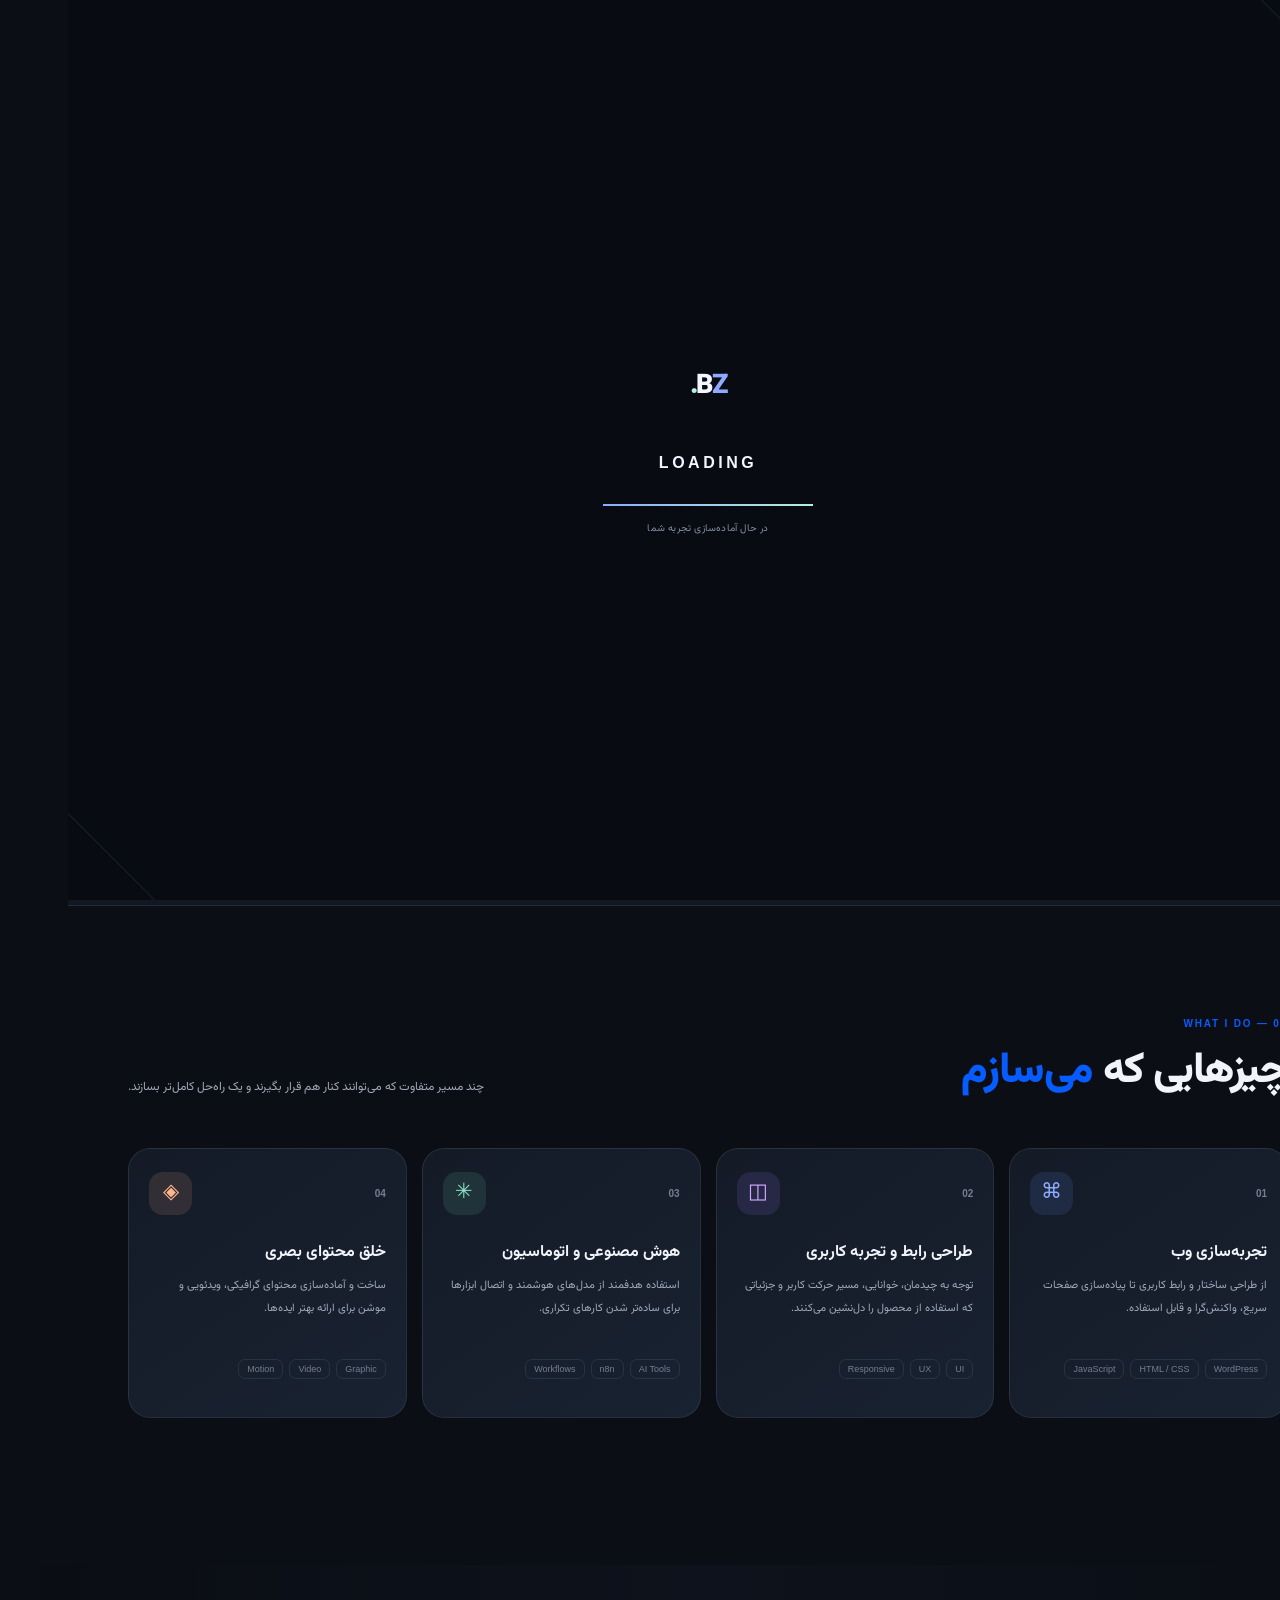
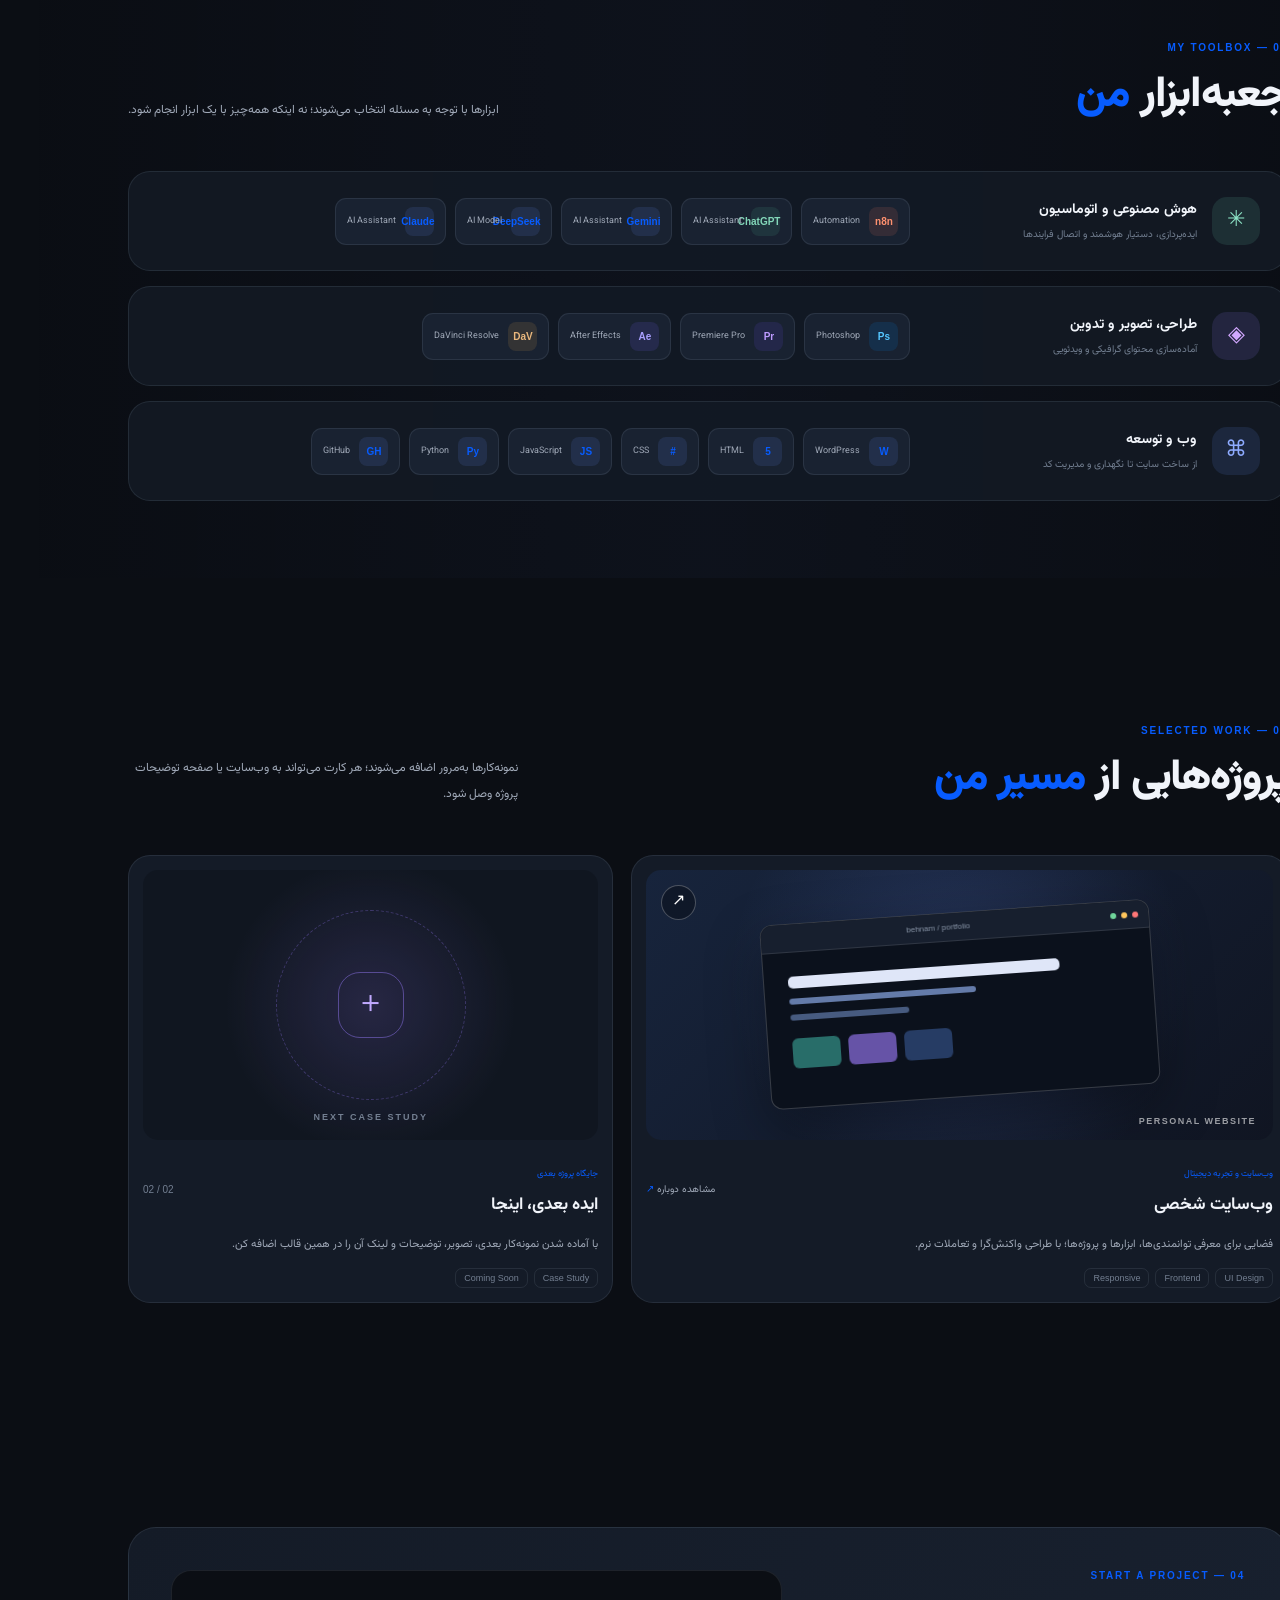
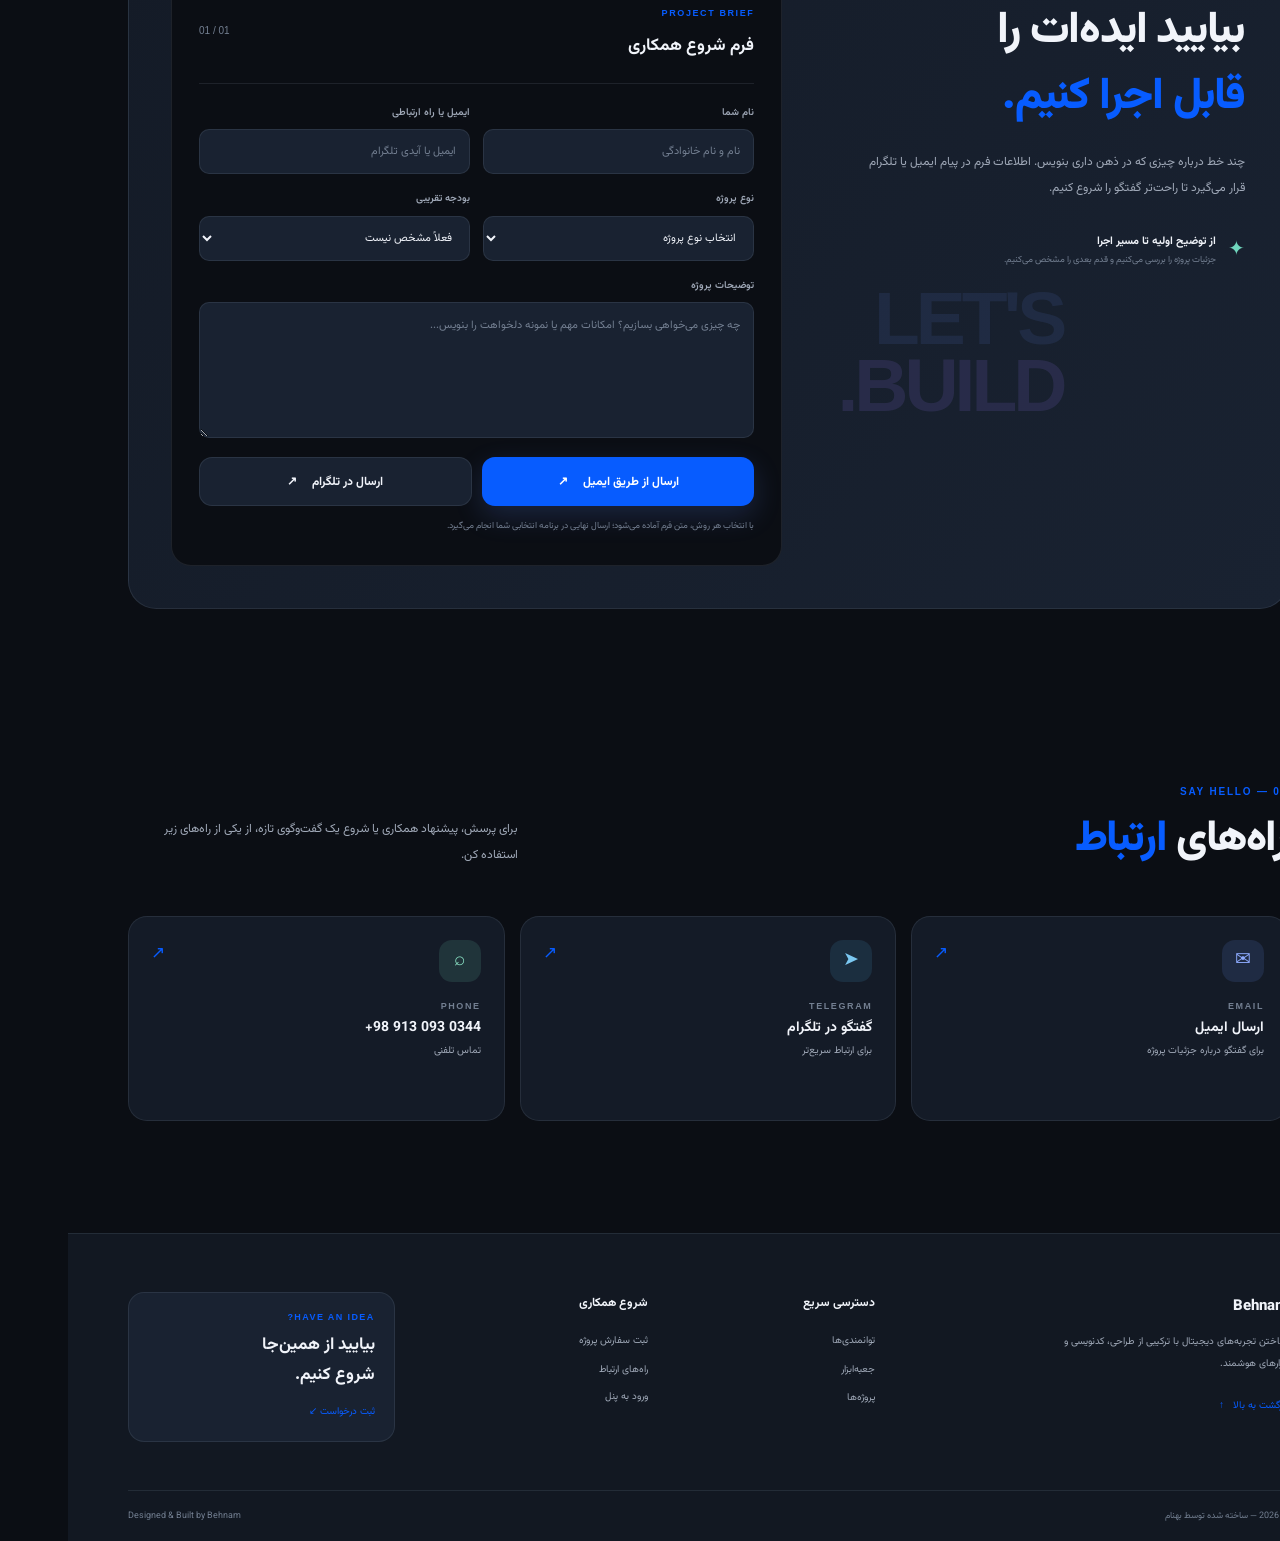
==== commit 8ea3938e: "Add files via upload" ====
--- a/index.html
+++ b/index.html
@@ -29,18 +29,15 @@
 </head>
 <body>
     <!-- =====================================================
-         لودینگ آغازین: عبارت ثابت LOADING و سه واژه متحرک
+         لودینگ آغازین: لوگوی ثابت، عبارت LOADING و نوار پیشرفت نرم
          اگر جاوااسکریپت اجرا نشود، انیمیشن پشتیبان CSS آن را می‌بندد.
     ====================================================== -->
     <div class="site-loader" id="site-loader" aria-hidden="true">
         <div class="loader-content">
             <div class="loader-brand">B<span>Z</span><i>.</i></div>
-            <div class="loader-copy" dir="ltr">
-                <span class="loader-fixed">LOADING</span>
-                <span class="loader-word" id="loader-word">IDEAS</span>
-            </div>
+            <div class="loader-copy" dir="ltr"><span class="loader-fixed">LOADING</span></div>
             <div class="loader-track"><span></span></div>
-            <p class="loader-caption">در حال آماده‌سازی فضای خلاقانه</p>
+            <p class="loader-caption">در حال آماده‌سازی تجربه شما</p>
             <div class="welcome-word" id="welcome-word">WELCOME</div>
         </div>
         <div class="loader-corner loader-corner-one"></div>
--- a/style.css
+++ b/style.css
@@ -2474,3 +2474,301 @@
     grid-template-columns: 1fr 1fr;
   }
 }
+
+
+/* =========================================================
+   اصلاحات تکمیلی واکنش‌گرایی
+   هدف: جلوگیری از بیرون‌زدگی واقعی محتوا، نه صرفاً مخفی‌کردن اسکرول افقی
+========================================================= */
+html,
+body {
+  width: 100%;
+  max-width: 100%;
+}
+
+main,
+section,
+header,
+footer,
+nav,
+article,
+aside,
+form {
+  min-width: 0;
+}
+
+img,
+svg,
+video,
+canvas,
+iframe {
+  max-width: 100%;
+}
+
+.hero,
+.hero-copy,
+.hero-art,
+.section-shell,
+.header-inner,
+.journey-inner,
+.skills-grid,
+.projects-grid,
+.contact-grid,
+.request-layout,
+.footer-main,
+.form-grid {
+  min-width: 0;
+}
+
+.hero h1,
+.hero-description,
+.section-heading,
+.skill-card,
+.project-card,
+.project-info,
+.tool-group,
+.request-intro,
+.project-form,
+.contact-card,
+.footer-column,
+.footer-about {
+  max-width: 100%;
+  min-width: 0;
+}
+
+.hero h1,
+.hero-description,
+.skill-card p,
+.project-description,
+.tool-group-title,
+.contact-card,
+.footer-about p {
+  overflow-wrap: anywhere;
+}
+
+.hero-art {
+  max-width: 100%;
+}
+
+.art-chip {
+  min-width: 0;
+  max-width: 46%;
+}
+
+.art-chip > span:last-child {
+  min-width: 0;
+}
+
+.art-chip small {
+  overflow-wrap: anywhere;
+}
+
+.project-browser {
+  max-width: 100%;
+}
+
+.tool-list,
+.tool-pill {
+  min-width: 0;
+}
+
+input,
+textarea,
+select {
+  min-width: 0;
+  max-width: 100%;
+}
+
+@media (max-width: 720px) {
+  .section-shell,
+  .header-inner,
+  .journey-inner {
+    width: calc(100% - 32px);
+  }
+
+  .hero {
+    width: calc(100% - 32px);
+  }
+
+  .hero h1 {
+    max-width: 100%;
+    font-size: clamp(31px, 8.5vw, 46px);
+    letter-spacing: -1px;
+    overflow-wrap: normal;
+  }
+
+  .hero-art {
+    width: min(100%, 350px);
+    max-width: 100%;
+    overflow: clip;
+  }
+
+  .art-chip {
+    max-width: 45%;
+    padding: 7px 8px;
+    gap: 6px;
+  }
+
+  .art-chip b {
+    font-size: clamp(7px, 2.2vw, 9px);
+  }
+
+  .art-chip small {
+    font-size: clamp(6px, 1.9vw, 8px);
+  }
+
+  .chip-icon {
+    flex: 0 0 25px;
+    width: 25px;
+    height: 25px;
+  }
+
+  .hero-footline {
+    grid-template-columns: 1fr;
+    gap: 12px;
+  }
+
+  .hero-footline div {
+    justify-content: space-between;
+    gap: 12px;
+  }
+
+  .skills-grid {
+    grid-template-columns: repeat(2, minmax(0, 1fr));
+  }
+
+  .projects-grid,
+  .contact-grid {
+    grid-template-columns: minmax(0, 1fr);
+  }
+
+  .tool-list {
+    display: grid;
+    grid-template-columns: repeat(2, minmax(0, 1fr));
+  }
+
+  .tool-pill {
+    width: 100%;
+    min-width: 0;
+    max-width: 100%;
+  }
+
+  .project-form,
+  .request-layout,
+  .login-content {
+    min-width: 0;
+  }
+
+  .field,
+  .form-field,
+  .phone-field {
+    min-width: 0;
+    max-width: 100%;
+  }
+
+  .footer-main {
+    grid-template-columns: repeat(2, minmax(0, 1fr));
+  }
+}
+
+@media (max-width: 380px) {
+  .section-shell,
+  .header-inner,
+  .journey-inner,
+  .hero {
+    width: calc(100% - 28px);
+  }
+
+  .hero h1 {
+    font-size: clamp(29px, 8.2vw, 33px);
+    letter-spacing: -0.8px;
+  }
+
+  .hero-actions {
+    width: 100%;
+  }
+
+  .hero-actions .button {
+    min-width: 0;
+    flex: 1 1 0;
+    padding-inline: 8px;
+    font-size: 9px;
+  }
+
+  .hero-art {
+    width: 100%;
+  }
+
+  .art-chip {
+    max-width: 44%;
+    padding: 6px;
+  }
+
+  .chip-icon {
+    flex-basis: 22px;
+    width: 22px;
+    height: 22px;
+  }
+
+  .tool-list {
+    grid-template-columns: repeat(2, minmax(0, 1fr));
+  }
+
+  .tool-pill {
+    min-width: 0;
+    width: 100%;
+    padding: 6px 5px;
+  }
+
+  .footer-main {
+    grid-template-columns: repeat(2, minmax(0, 1fr));
+  }
+}
+
+/* لودینگ جدید: همه عناصر ثابت‌اند؛ تنها نوار پیشرفت و محوشدن حرکت می‌کنند. */
+.loader-content {
+  width: min(360px, calc(100% - 40px));
+}
+
+.loader-brand {
+  margin-bottom: 34px;
+  font-size: 27px;
+  letter-spacing: -1.5px;
+}
+
+.loader-copy {
+  min-height: 34px;
+  justify-content: center;
+  gap: 0;
+  font: 800 16px/1.2 Arial, sans-serif;
+  letter-spacing: 3.5px;
+}
+
+.loader-fixed {
+  display: inline-block;
+  color: #f4f6ff;
+}
+
+.loader-word {
+  display: none;
+}
+
+.loader-track {
+  width: min(210px, 70%);
+  height: 2px;
+  margin: 24px auto 14px;
+}
+
+.loader-track span {
+  animation: loaderProgress 2.35s cubic-bezier(.4, 0, .2, 1) forwards;
+}
+
+.loader-caption {
+  font-size: 10px;
+  letter-spacing: .2px;
+}
+
+.welcome-word {
+  font-size: clamp(34px, 9vw, 54px);
+  letter-spacing: 2px;
+}
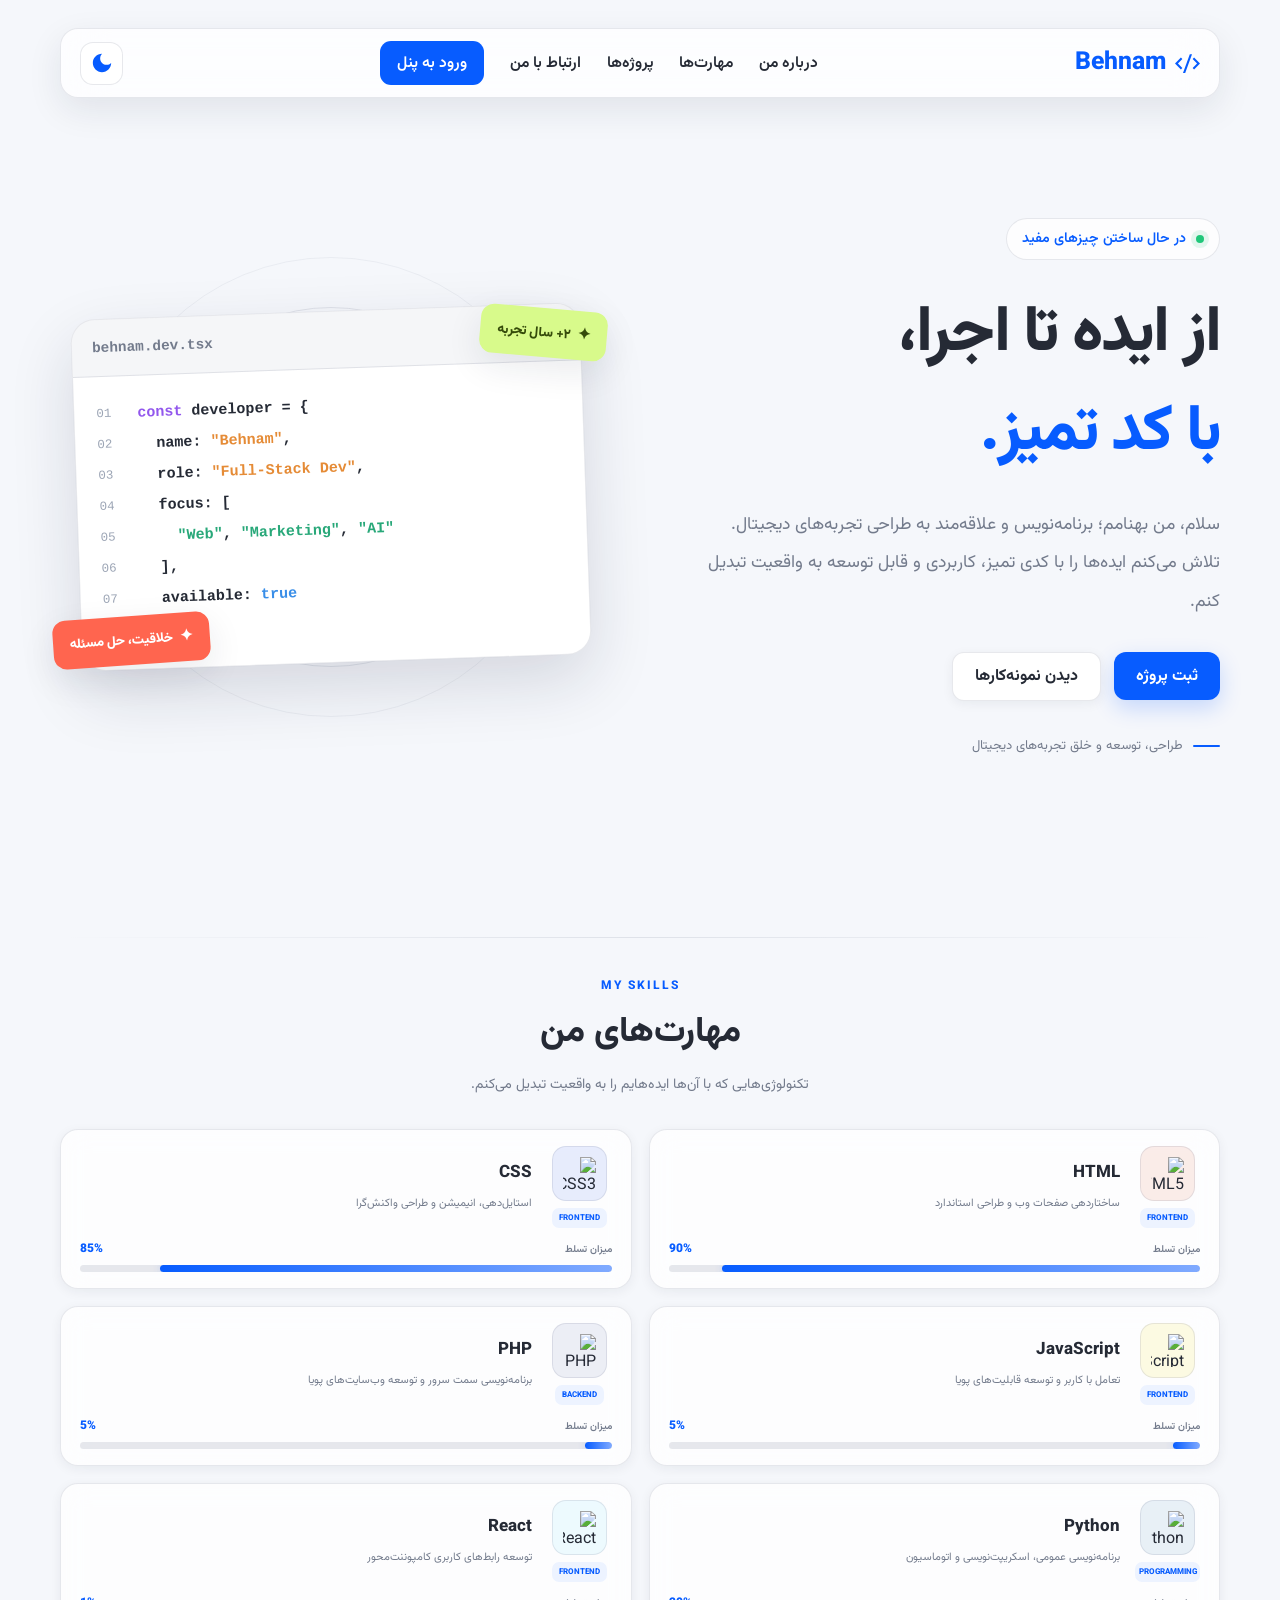
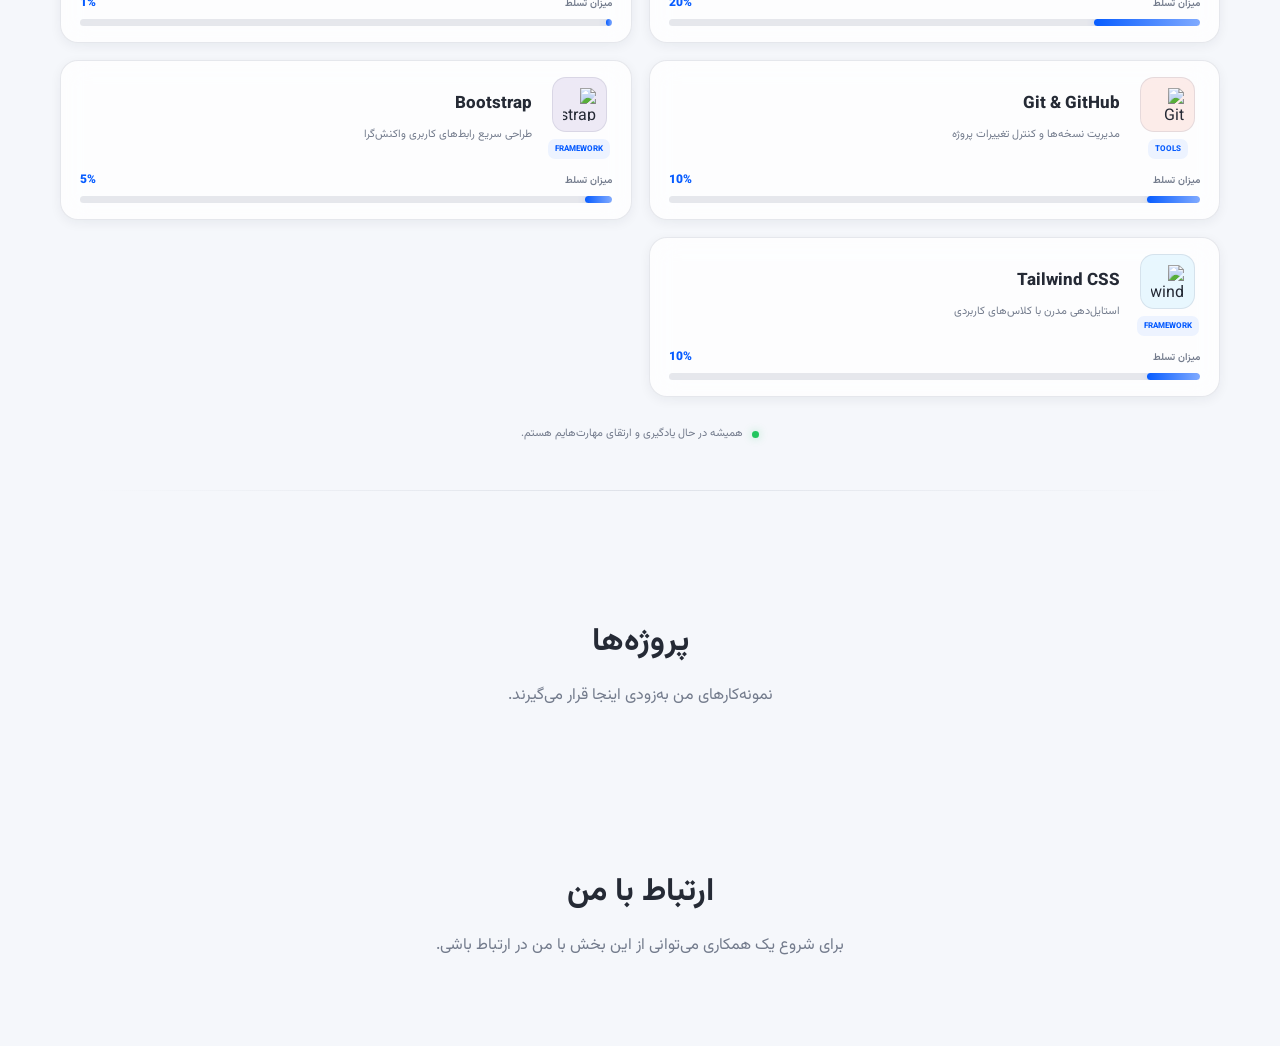
==== commit 163006f4: "Add files via upload Assly" ====
--- a/index.html
+++ b/index.html
@@ -1,394 +1,510 @@
-<!DOCTYPE html>
-<html lang="fa" dir="rtl" class="no-js">
-<head>
-    <meta charset="UTF-8">
-    <meta name="viewport" content="width=device-width, initial-scale=1.0">
-    <meta name="theme-color" content="#090d16">
-    <meta name="description" content="وب‌سایت شخصی بهنام؛ طراحی و توسعه تجربه‌های دیجیتال با وردپرس، کدنویسی، هوش مصنوعی و تولید محتوای بصری.">
-    <meta name="color-scheme" content="dark light">
-    <title>Behnam | Portfolio</title>
-
-    <!-- کلاس js-enabled باعث می‌شود انیمیشن‌های وابسته به جاوااسکریپت فقط در حالت فعال بودن آن اجرا شوند. -->
-    <script>
-        document.documentElement.classList.replace("no-js", "js-enabled");
-        try {
-            const savedTheme = localStorage.getItem("behnam-theme");
-            document.documentElement.dataset.theme = savedTheme === "light" || savedTheme === "dark" ? savedTheme : "dark";
-        } catch (error) {
-            document.documentElement.dataset.theme = "dark";
-        }
-    </script>
-
-    <!-- اتصال اولیه به میزبان فونت؛ font-display: swap در فایل CSS مانع نامرئی ماندن متن می‌شود. -->
-    <link rel="preconnect" href="https://fonts.googleapis.com">
-    <link rel="preconnect" href="https://fonts.gstatic.com" crossorigin>
-    <link href="https://fonts.googleapis.com/css2?family=Vazirmatn:wght@400;500;600;700;800;900&display=swap" rel="stylesheet">
-
-    <link rel="stylesheet" href="./style.css">
-    <script src="./app.js" defer></script>
-</head>
-<body>
-    <!-- =====================================================
-         لودینگ آغازین: لوگوی ثابت، عبارت LOADING و نوار پیشرفت نرم
-         اگر جاوااسکریپت اجرا نشود، انیمیشن پشتیبان CSS آن را می‌بندد.
-    ====================================================== -->
-    <div class="site-loader" id="site-loader" aria-hidden="true">
-        <div class="loader-content">
-            <div class="loader-brand">B<span>Z</span><i>.</i></div>
-            <div class="loader-copy" dir="ltr"><span class="loader-fixed">LOADING</span></div>
-            <div class="loader-track"><span></span></div>
-            <p class="loader-caption">در حال آماده‌سازی تجربه شما</p>
-            <div class="welcome-word" id="welcome-word">WELCOME</div>
-        </div>
-        <div class="loader-corner loader-corner-one"></div>
-        <div class="loader-corner loader-corner-two"></div>
-    </div>
-
-    <!-- پس‌زمینه متحرک بسیار سبک؛ فقط با CSS و بدون حلقه محاسباتی JavaScript -->
-    <div class="ambient-background" aria-hidden="true">
-        <span class="ambient-glow glow-one"></span>
-        <span class="ambient-glow glow-two"></span>
-        <span class="ambient-grid"></span>
-    </div>
-
-    <!-- =====================================================
-         هدر اصلی: در موبایل فقط لوگو، منو و کنترل تم نمایش داده می‌شود.
-    ====================================================== -->
-    <header class="site-header" id="top">
-        <div class="header-inner">
-            <a class="brand" href="#home" aria-label="رفتن به ابتدای صفحه">
-
-                <span class="brand-name">Behnam</span>
-            </a>
-
-            <nav class="main-nav" id="main-nav" aria-label="منوی اصلی">
-                <a class="nav-link is-active" href="#home">خانه</a>
-                <a class="nav-link" href="#skills">مهارت‌ها</a>
-                <a class="nav-link" href="#tools">ابزارها</a>
-                <a class="nav-link" href="#projects">پروژه‌ها</a>
-                <a class="nav-link" href="#request">سفارش پروژه</a>
-                <a class="nav-link" href="#contact">ارتباط</a>
-            </nav>
-
-            <div class="header-actions">
-                <button class="icon-button theme-toggle" type="button" aria-label="تغییر پوسته سایت" title="تغییر پوسته">
-                    <svg class="sun-icon" viewBox="0 0 24 24" aria-hidden="true"><circle cx="12" cy="12" r="4"></circle><path d="M12 2v2m0 16v2M4.93 4.93l1.42 1.42m11.3 11.3 1.42 1.42M2 12h2m16 0h2M4.93 19.07l1.42-1.42m11.3-11.3 1.42-1.42"></path></svg>
-                    <svg class="moon-icon" viewBox="0 0 24 24" aria-hidden="true"><path d="M20.8 15.2A8.8 8.8 0 0 1 8.8 3.2 9.2 9.2 0 1 0 20.8 15.2Z"></path></svg>
-                </button>
-                <button class="icon-button login-shortcut" type="button" data-open-login>
-                    <svg viewBox="0 0 24 24" aria-hidden="true"><path d="M12 12a4 4 0 1 0 0-8 4 4 0 0 0 0 8Zm-7 9a7 7 0 0 1 14 0"></path></svg>
-                    <span>ورود</span>
-                </button>
-                <button class="icon-button menu-toggle" type="button" aria-label="باز کردن منو" aria-expanded="false" aria-controls="main-nav">
-                    <span></span><span></span><span></span>
-                </button>
-            </div>
-        </div>
-    </header>
-
-    <main>
-        <!-- =====================================================
-             HERO: معرفی مسیر کاری، بدون بزرگ‌نمایی نام شخص
-        ====================================================== -->
-        <section class="hero section-shell" id="home" aria-labelledby="hero-title">
-            <div class="hero-copy">
-                <div class="eyebrow hero-eyebrow"><span class="eyebrow-line"></span> طراحی، ساخت و بهتر کردن ایده‌ها</div>
-                <h1 id="hero-title">ایده‌ها را به<br><span class="gradient-text">تجربه‌های واقعی</span> تبدیل می‌کنم.</h1>
-                <p class="hero-description">
-                    از ساخت وب‌سایت با وردپرس تا توسعه اختصاصی با کدنویسی؛ در کنار ابزارهای هوش مصنوعی، اتوماسیون و تولید محتوای بصری، برای هر ایده مسیر مناسبی پیدا می‌کنم.
-                </p>
-                <div class="hero-actions">
-                    <a class="button button-primary" href="#request">شروع یک پروژه <span aria-hidden="true">↙</span></a>
-                    <a class="button button-quiet" href="#projects">دیدن پروژه‌ها <span aria-hidden="true">↗</span></a>
-                </div>
-                <div class="hero-note"><span class="online-indicator"></span> آماده همکاری روی ایده‌های تازه</div>
-            </div>
-
-            <!-- تصویرسازی اختصاصی با CSS؛ به عکس سنگین یا کتابخانه گرافیکی نیاز ندارد. -->
-            <div class="hero-art" aria-label="نمایی گرافیکی از حوزه‌های کاری وب، هوش مصنوعی، طراحی و اتوماسیون">
-                <div class="art-orbit orbit-a"></div>
-                <div class="art-orbit orbit-b"></div>
-                <div class="art-center">
-                    <span class="center-kicker">CREATIVE WORKSPACE</span>
-                    <div class="center-symbol"><span></span><span></span><span></span><span></span></div>
-                    <strong>MAKE IT<br><em>HAPPEN.</em></strong>
-                    <small>IDEA → EXPERIENCE</small>
-                </div>
-                <div class="art-chip chip-web"><span class="chip-icon">W</span><span><b>WEB</b><small>طراحی و توسعه</small></span></div>
-                <div class="art-chip chip-ai"><span class="chip-icon">✳</span><span><b>AI</b><small>هوش مصنوعی</small></span></div>
-                <div class="art-chip chip-visual"><span class="chip-icon">◈</span><span><b>VISUAL</b><small>محتوا و تدوین</small></span></div>
-                <div class="art-chip chip-flow"><span class="chip-icon">⌘</span><span><b>FLOW</b><small>اتوماسیون</small></span></div>
-                <span class="art-index index-one">01 / CREATE</span>
-                <span class="art-index index-two">02 / BUILD</span>
-            </div>
-
-            <!-- آمار ساختگی استفاده نشده؛ این سه مورد خلاصه رویکرد کاری هستند. -->
-            <div class="hero-footline">
-                <div><strong>از ایده</strong><span>شناخت نیاز و مسیر درست</span></div>
-                <div><strong>تا اجرا</strong><span>وردپرس یا توسعه اختصاصی</span></div>
-                <div><strong>با جزئیات</strong><span>طراحی، تجربه و بهینه‌سازی</span></div>
-            </div>
-        </section>
-
-        <!-- نوار دسترسی سریع: نقش فهرست فصل‌ها را دارد و جای بخش مهارت‌ها را نمی‌گیرد. -->
-        <nav class="journey-nav" aria-label="دسترسی سریع به بخش‌های صفحه">
-            <div class="journey-inner">
-                <span class="journey-label">در این صفحه</span>
-                <a href="#skills"><i>01</i> توانمندی‌ها</a>
-                <a href="#tools"><i>02</i> جعبه‌ابزار</a>
-                <a href="#projects"><i>03</i> پروژه‌ها</a>
-                <a href="#request"><i>04</i> ثبت سفارش</a>
-                <a href="#contact"><i>05</i> ارتباط</a>
-                <span class="journey-arrow" aria-hidden="true">↙</span>
-            </div>
-        </nav>
-
-        <!-- =====================================================
-             SKILLS: دومین بخش محتوایی صفحه؛ مهارت‌ها به شکل حوزه‌های کاری
-        ====================================================== -->
-        <section class="content-section section-shell" id="skills" aria-labelledby="skills-title">
-            <div class="section-heading reveal">
-                <div>
-                    <span class="section-kicker">01 — WHAT I DO</span>
-                    <h2 id="skills-title">چیزهایی که <span class="gradient-text">می‌سازم</span></h2>
-                </div>
-                <p>چند مسیر متفاوت که می‌توانند کنار هم قرار بگیرند و یک راه‌حل کامل‌تر بسازند.</p>
-            </div>
-
-            <div class="skills-grid">
-                <article class="skill-card reveal">
-                    <div class="skill-card-head"><span class="skill-number">01</span><span class="skill-icon icon-web">⌘</span></div>
-                    <h3>تجربه‌سازی وب</h3>
-                    <p>از طراحی ساختار و رابط کاربری تا پیاده‌سازی صفحات سریع، واکنش‌گرا و قابل استفاده.</p>
-                    <div class="skill-tags"><span>WordPress</span><span>HTML / CSS</span><span>JavaScript</span></div>
-                </article>
-                <article class="skill-card reveal">
-                    <div class="skill-card-head"><span class="skill-number">02</span><span class="skill-icon icon-ui">◫</span></div>
-                    <h3>طراحی رابط و تجربه کاربری</h3>
-                    <p>توجه به چیدمان، خوانایی، مسیر حرکت کاربر و جزئیاتی که استفاده از محصول را دل‌نشین می‌کنند.</p>
-                    <div class="skill-tags"><span>UI</span><span>UX</span><span>Responsive</span></div>
-                </article>
-                <article class="skill-card reveal">
-                    <div class="skill-card-head"><span class="skill-number">03</span><span class="skill-icon icon-ai">✳</span></div>
-                    <h3>هوش مصنوعی و اتوماسیون</h3>
-                    <p>استفاده هدفمند از مدل‌های هوشمند و اتصال ابزارها برای ساده‌تر شدن کارهای تکراری.</p>
-                    <div class="skill-tags"><span>AI Tools</span><span>n8n</span><span>Workflows</span></div>
-                </article>
-                <article class="skill-card reveal">
-                    <div class="skill-card-head"><span class="skill-number">04</span><span class="skill-icon icon-media">◈</span></div>
-                    <h3>خلق محتوای بصری</h3>
-                    <p>ساخت و آماده‌سازی محتوای گرافیکی، ویدئویی و موشن برای ارائه بهتر ایده‌ها.</p>
-                    <div class="skill-tags"><span>Graphic</span><span>Video</span><span>Motion</span></div>
-                </article>
-            </div>
-        </section>
-
-        <!-- =====================================================
-             TOOLS: ابزارها دسته‌بندی شده‌اند تا فهرست شلوغ و بی‌هدف نشود.
-        ====================================================== -->
-        <section class="content-section tools-section section-shell" id="tools" aria-labelledby="tools-title">
-            <div class="section-heading reveal">
-                <div>
-                    <span class="section-kicker">02 — MY TOOLBOX</span>
-                    <h2 id="tools-title">جعبه‌ابزار <span class="gradient-text">من</span></h2>
-                </div>
-                <p>ابزارها با توجه به مسئله انتخاب می‌شوند؛ نه اینکه همه‌چیز با یک ابزار انجام شود.</p>
-            </div>
-
-            <div class="tool-groups">
-                <article class="tool-group reveal">
-                    <div class="tool-group-title"><span class="tool-group-icon ai-group">✳</span><div><h3>هوش مصنوعی و اتوماسیون</h3><p>ایده‌پردازی، دستیار هوشمند و اتصال فرایندها</p></div></div>
-                    <div class="tool-list">
-                        <span class="tool-pill tool-n8n"><b>n8n</b><small>Automation</small></span>
-                        <span class="tool-pill tool-chatgpt"><b>ChatGPT</b><small>AI Assistant</small></span>
-                        <span class="tool-pill tool-gemini"><b>Gemini</b><small>AI Assistant</small></span>
-                        <span class="tool-pill tool-deepseek"><b>DeepSeek</b><small>AI Model</small></span>
-                        <span class="tool-pill tool-claude"><b>Claude</b><small>AI Assistant</small></span>
-                    </div>
-                </article>
-
-                <article class="tool-group reveal">
-                    <div class="tool-group-title"><span class="tool-group-icon design-group">◈</span><div><h3>طراحی، تصویر و تدوین</h3><p>آماده‌سازی محتوای گرافیکی و ویدئویی</p></div></div>
-                    <div class="tool-list">
-                        <span class="tool-pill tool-photoshop"><b>Ps</b><small>Photoshop</small></span>
-                        <span class="tool-pill tool-premiere"><b>Pr</b><small>Premiere Pro</small></span>
-                        <span class="tool-pill tool-after"><b>Ae</b><small>After Effects</small></span>
-                        <span class="tool-pill tool-davinci"><b>DaV</b><small>DaVinci Resolve</small></span>
-                    </div>
-                </article>
-
-                <article class="tool-group reveal">
-                    <div class="tool-group-title"><span class="tool-group-icon dev-group">⌘</span><div><h3>وب و توسعه</h3><p>از ساخت سایت تا نگهداری و مدیریت کد</p></div></div>
-                    <div class="tool-list">
-                        <span class="tool-pill tool-wordpress"><b>W</b><small>WordPress</small></span>
-                        <span class="tool-pill tool-html"><b>5</b><small>HTML</small></span>
-                        <span class="tool-pill tool-css"><b>#</b><small>CSS</small></span>
-                        <span class="tool-pill tool-js"><b>JS</b><small>JavaScript</small></span>
-                        <span class="tool-pill tool-python"><b>Py</b><small>Python</small></span>
-                        <span class="tool-pill tool-github"><b>GH</b><small>GitHub</small></span>
-                    </div>
-                </article>
-            </div>
-        </section>
-
-        <!-- =====================================================
-             PROJECTS: کارت اول به سایت شخصی لینک دارد و در تب جدید باز می‌شود.
-             کارت‌های بعدی را می‌توان با همین الگو تکثیر کرد.
-        ====================================================== -->
-        <section class="content-section section-shell" id="projects" aria-labelledby="projects-title">
-            <div class="section-heading reveal">
-                <div>
-                    <span class="section-kicker">03 — SELECTED WORK</span>
-                    <h2 id="projects-title">پروژه‌هایی از <span class="gradient-text">مسیر من</span></h2>
-                </div>
-                <p>نمونه‌کارها به‌مرور اضافه می‌شوند؛ هر کارت می‌تواند به وب‌سایت یا صفحه توضیحات پروژه وصل شود.</p>
-            </div>
-
-            <div class="projects-grid">
-                <article class="project-card project-featured reveal">
-                    <a class="project-visual personal-project" href="./index.html" target="_blank" rel="noopener noreferrer" aria-label="باز کردن وب‌سایت شخصی در تب جدید">
-                        <div class="project-browser">
-                            <div class="browser-top"><span></span><span></span><span></span><small>behnam / portfolio</small></div>
-                            <div class="browser-body"><span class="browser-line line-wide"></span><span class="browser-line"></span><span class="browser-line line-short"></span><div class="browser-blocks"><i></i><i></i><i></i></div></div>
-                        </div>
-                        <span class="project-open">↗</span>
-                        <span class="project-visual-caption">PERSONAL WEBSITE</span>
-                    </a>
-                    <div class="project-info"><div><span class="project-type">وب‌سایت و تجربه دیجیتال</span><h3>وب‌سایت شخصی</h3></div><a class="text-link" href="./index.html" target="_blank" rel="noopener noreferrer">مشاهده دوباره <span>↗</span></a></div>
-                    <p class="project-description">فضایی برای معرفی توانمندی‌ها، ابزارها و پروژه‌ها؛ با طراحی واکنش‌گرا و تعاملات نرم.</p>
-                    <div class="project-tags"><span>UI Design</span><span>Frontend</span><span>Responsive</span></div>
-                </article>
-
-                <!-- الگوی آماده برای پروژه بعدی؛ تا زمان داشتن نمونه‌کار واقعی، ادعای پروژه ساختگی نمایش داده نمی‌شود. -->
-                <article class="project-card project-next reveal">
-                    <div class="next-project-art"><span class="next-plus">＋</span><span class="next-orbit"></span><small>NEXT CASE STUDY</small></div>
-                    <div class="project-info"><div><span class="project-type">جایگاه پروژه بعدی</span><h3>ایده بعدی، اینجا</h3></div><span class="project-counter">02 / 02</span></div>
-                    <p class="project-description">با آماده شدن نمونه‌کار بعدی، تصویر، توضیحات و لینک آن را در همین قالب اضافه کن.</p>
-                    <div class="project-tags"><span>Case Study</span><span>Coming Soon</span></div>
-                </article>
-            </div>
-        </section>
-
-        <!-- =====================================================
-             REQUEST: فرم سفارش؛ ارسال از طریق برنامه ایمیل یا اشتراک‌گذاری تلگرام
-        ====================================================== -->
-        <section class="content-section request-section section-shell" id="request" aria-labelledby="request-title">
-            <div class="request-layout">
-                <div class="request-intro reveal">
-                    <span class="section-kicker">04 — START A PROJECT</span>
-                    <h2 id="request-title">بیایید ایده‌ات را<br><span class="gradient-text">قابل اجرا کنیم.</span></h2>
-                    <p>چند خط درباره چیزی که در ذهن داری بنویس. اطلاعات فرم در پیام ایمیل یا تلگرام قرار می‌گیرد تا راحت‌تر گفتگو را شروع کنیم.</p>
-                    <div class="request-assurance"><span>✦</span><div><b>از توضیح اولیه تا مسیر اجرا</b><small>جزئیات پروژه را بررسی می‌کنیم و قدم بعدی را مشخص می‌کنیم.</small></div></div>
-                    <div class="request-decoration" aria-hidden="true">LET'S<br><em>BUILD.</em></div>
-                </div>
-
-                <form class="project-form reveal" id="project-form">
-                    <div class="form-heading"><div><span>PROJECT BRIEF</span><h3>فرم شروع همکاری</h3></div><span class="form-step">01 / 01</span></div>
-                    <div class="form-grid">
-                        <label class="field"><span>نام شما</span><input type="text" name="name" autocomplete="name" placeholder="نام و نام خانوادگی" required></label>
-                        <label class="field"><span>ایمیل یا راه ارتباطی</span><input type="text" name="reply" placeholder="ایمیل یا آیدی تلگرام" required></label>
-                        <label class="field"><span>نوع پروژه</span><select name="projectType" required><option value="" disabled selected>انتخاب نوع پروژه</option><option>طراحی و راه‌اندازی وب‌سایت</option><option>توسعه اختصاصی و کدنویسی</option><option>وردپرس و بهینه‌سازی سایت</option><option>هوش مصنوعی و اتوماسیون</option><option>طراحی گرافیک و تدوین</option><option>مشاوره یا مورد دیگر</option></select></label>
-                        <label class="field"><span>بودجه تقریبی</span><select name="budget"><option value="فعلاً مشخص نیست">فعلاً مشخص نیست</option><option>کمتر از ۱۰ میلیون تومان</option><option>۱۰ تا ۳۰ میلیون تومان</option><option>۳۰ تا ۶۰ میلیون تومان</option><option>بیشتر از ۶۰ میلیون تومان</option></select></label>
-                        <label class="field field-full"><span>توضیحات پروژه</span><textarea name="details" rows="5" placeholder="چه چیزی می‌خواهی بسازیم؟ امکانات مهم یا نمونه دلخواهت را بنویس..." required></textarea></label>
-                    </div>
-                    <div class="form-actions">
-                        <button class="button button-primary" type="submit">ارسال از طریق ایمیل <span>↗</span></button>
-                        <button class="button button-telegram" type="button" id="send-telegram">ارسال در تلگرام <span>↗</span></button>
-                    </div>
-                    <p class="form-note" id="form-note" role="status">با انتخاب هر روش، متن فرم آماده می‌شود؛ ارسال نهایی در برنامه انتخابی شما انجام می‌گیرد.</p>
-                </form>
-            </div>
-        </section>
-
-        <!-- =====================================================
-             CONTACT: ایمیل و شناسه تلگرام در ابتدای app.js قابل تنظیم‌اند.
-        ====================================================== -->
-        <section class="content-section contact-section section-shell" id="contact" aria-labelledby="contact-title">
-            <div class="section-heading reveal">
-                <div><span class="section-kicker">05 — SAY HELLO</span><h2 id="contact-title">راه‌های <span class="gradient-text">ارتباط</span></h2></div>
-                <p>برای پرسش، پیشنهاد همکاری یا شروع یک گفت‌وگوی تازه، از یکی از راه‌های زیر استفاده کن.</p>
-            </div>
-            <div class="contact-grid">
-                <a class="contact-card reveal" href="#contact" data-contact-email>
-                    <span class="contact-icon email-icon">✉</span><span class="contact-meta">EMAIL</span><strong>ارسال ایمیل</strong><small>برای گفتگو درباره جزئیات پروژه</small><span class="contact-arrow">↗</span>
-                </a>
-                <a class="contact-card reveal" href="#contact" data-contact-telegram>
-                    <span class="contact-icon telegram-icon">➤</span><span class="contact-meta">TELEGRAM</span><strong>گفتگو در تلگرام</strong><small>برای ارتباط سریع‌تر</small><span class="contact-arrow">↗</span>
-                </a>
-                <a class="contact-card reveal" href="tel:+989130930344">
-                    <span class="contact-icon phone-icon">⌕</span><span class="contact-meta">PHONE</span><strong dir="ltr">+98 913 093 0344</strong><small>تماس تلفنی</small><span class="contact-arrow">↗</span>
-                </a>
-            </div>
-        </section>
-    </main>
-
-    <!-- =====================================================
-         فوتر: دسترسی سریع، خلاصه معرفی و راه تماس
-    ====================================================== -->
-    <footer class="site-footer">
-        <div class="footer-main section-shell">
-            <div class="footer-about"><a class="brand footer-brand" href="#home"><span class="brand-name">Behnam</span></a><p>ساختن تجربه‌های دیجیتال با ترکیبی از طراحی، کدنویسی و ابزارهای هوشمند.</p><a class="footer-up" href="#home">بازگشت به بالا <span>↑</span></a></div>
-            <div class="footer-column"><h3>دسترسی سریع</h3><a href="#skills">توانمندی‌ها</a><a href="#tools">جعبه‌ابزار</a><a href="#projects">پروژه‌ها</a></div>
-            <div class="footer-column"><h3>شروع همکاری</h3><a href="#request">ثبت سفارش پروژه</a><a href="#contact">راه‌های ارتباط</a><button type="button" class="footer-login" data-open-login>ورود به پنل</button></div>
-            <div class="footer-callout"><span>HAVE AN IDEA?</span><strong>بیایید از همین‌جا<br>شروع کنیم.</strong><a href="#request">ثبت درخواست <span>↙</span></a></div>
-        </div>
-        <div class="footer-bottom section-shell"><span>© <span id="current-year">2026</span> — ساخته شده توسط بهنام  </span><span>Designed &amp; Built by Behnam</span></div>
-    </footer>
-
-    <!-- =====================================================
-         پنجره ورود نمایشی: در این نسخه پیامک واقعی ارسال نمی‌شود.
-         کد آزمایشی فقط برای بررسی ظاهر و رفتار فیلدهای OTP است.
-    ====================================================== -->
-    <div class="login-overlay" id="login-dialog" hidden>
-        <section class="login-modal" role="dialog" aria-modal="true" aria-labelledby="login-title">
-            <button class="modal-close" type="button" data-close-login aria-label="بستن پنجره">×</button>
-            <div class="login-visual"><div class="login-visual-mark">B<span>Z</span><i>.</i></div><div class="login-visual-orbit"></div><span class="login-visual-label">PRIVATE SPACE / 01</span><h3>یک قدم تا<br><em>فضای شخصی</em></h3><p>ورود ساده، ظاهر دقیق و آماده اتصال به سامانه احراز هویت.</p></div>
-            <div class="login-content">
-                <div class="login-topline"><span>BEHNAM / ACCOUNT</span><span class="secure-mark">✳ SECURE UI</span></div>
-                <div class="login-progress"><span class="progress-step active"></span><span class="progress-step"></span><span class="progress-step"></span></div>
-
-                <div class="login-step active" data-login-step="phone">
-                    <span class="login-kicker">مرحله ۱ از ۳</span><h2 id="login-title">خوش برگشتی.</h2><p>شماره موبایلت را وارد کن تا مرحله تأیید را ببینی.</p>
-                    <form id="phone-form" novalidate>
-                        <label class="field"><span>شماره موبایل</span><div class="phone-field"><span>+98</span><input id="login-phone" type="tel" inputmode="numeric" autocomplete="tel-national" maxlength="11" placeholder="913 000 0000" required></div></label>
-                        <button class="button button-primary login-submit" type="submit">دریافت کد تأیید <span>↙</span></button>
-                    </form>
-                    <div class="demo-notice"><span>i</span><p>نسخه نمایشی رابط کاربری است؛ ارسال پیامک و احراز هویت واقعی پس از اتصال بک‌اند فعال می‌شود.</p></div>
-                </div>
-
-                <div class="login-step" data-login-step="otp">
-                    <span class="login-kicker">مرحله ۲ از ۳</span><h2>کد را وارد کن.</h2><p>کد پنج‌رقمی برای شماره <b id="masked-phone" dir="ltr">+98 *** *** ****</b> آماده شده است.</p>
-                    <form id="otp-form" novalidate>
-                        <div class="otp-fields" dir="ltr" aria-label="کد پنج رقمی">
-                            <input class="otp-input" type="text" inputmode="numeric" maxlength="1" autocomplete="one-time-code" aria-label="رقم اول">
-                            <input class="otp-input" type="text" inputmode="numeric" maxlength="1" aria-label="رقم دوم">
-                            <input class="otp-input" type="text" inputmode="numeric" maxlength="1" aria-label="رقم سوم">
-                            <input class="otp-input" type="text" inputmode="numeric" maxlength="1" aria-label="رقم چهارم">
-                            <input class="otp-input" type="text" inputmode="numeric" maxlength="1" aria-label="رقم پنجم">
-                        </div>
-                        <p class="otp-hint" id="otp-hint">کد آزمایشی این نسخه: <b dir="ltr">12345</b></p>
-                        <button class="button button-primary login-submit" type="submit">تأیید کد <span>↙</span></button>
-                    </form>
-                    <button class="text-button" type="button" data-back-phone>ویرایش شماره موبایل</button>
-                </div>
-
-                <div class="login-step" data-login-step="username">
-                    <span class="login-kicker">مرحله ۳ از ۳</span><h2>اسمت را ثبت کن.</h2><p>برای آماده‌سازی نمای اولیه پنل، یک نام کاربری انتخاب کن.</p>
-                    <form id="username-form" novalidate>
-                        <label class="field"><span>نام کاربری</span><input id="login-username" type="text" minlength="3" maxlength="24" autocomplete="username" placeholder="مثلاً behnam" required></label>
-                        <button class="button button-primary login-submit" type="submit">ساخت نمای آزمایشی پنل <span>↙</span></button>
-                    </form>
-                </div>
-
-                <div class="login-step login-complete" data-login-step="complete">
-                    <div class="success-mark">✓</div><span class="login-kicker">SETUP COMPLETE</span><h2>همه‌چیز آماده است.</h2><p id="login-success-message">رابط ورود با موفقیت بررسی شد.</p><button class="button button-primary login-submit" type="button" data-close-login>بازگشت به سایت</button>
-                    <p class="demo-notice final-demo-note">این فقط پیش‌نمایش فرانت‌اند است؛ حساب کاربری واقعی و پنل امن بعد از پیاده‌سازی بک‌اند ساخته می‌شود.</p>
-                </div>
-            </div>
-        </section>
-    </div>
-
-    <!-- پیام‌های کوتاه وضعیت فرم و ارتباط -->
-    <div class="toast" id="site-toast" role="status" aria-live="polite"></div>
-</body>
-</html>
+<!DOCTYPE html>
+<html lang="fa" dir="rtl">
+
+<head>
+    <meta charset="UTF-8">
+    <meta name="viewport" content="width=device-width, initial-scale=1.0">
+
+    <title>Behnam | Portfolio</title>
+    <meta name="description" content="وب‌سایت شخصی بهنام، برنامه‌نویس و علاقه‌مند به طراحی تجربه‌های دیجیتال.">
+
+    <!-- اتصال سریع‌تر به سرور فونت -->
+    <link rel="preconnect" href="https://fonts.googleapis.com">
+    <link rel="preconnect" href="https://fonts.gstatic.com" crossorigin>
+
+    <link href="https://fonts.googleapis.com/css2?family=Vazirmatn:wght@400;500;600;700;800&display=swap"
+        rel="stylesheet">
+
+    <!-- تعیین تم قبل از نمایش صفحه؛ جلوگیری از چشمک‌زدن تم -->
+    <script>
+        (() => {
+            let theme = "light";
+
+            try {
+                theme = localStorage.getItem("theme") || "";
+            } catch (error) { }
+
+            if (theme !== "light" && theme !== "dark") {
+                theme = window.matchMedia("(prefers-color-scheme: dark)").matches
+                    ? "dark"
+                    : "light";
+            }
+
+            document.documentElement.setAttribute("data-theme", theme);
+        })();
+    </script>
+
+    <link rel="stylesheet" href="./style.css">
+</head>
+
+<body class="loading-active">
+
+    <!-- لودینگ اولیه سایت -->
+
+
+    <!-- هدر اصلی سایت -->
+    <header class="navbar">
+        <div class="navbar-inner">
+
+
+            <!-- ↓ لوگوی سایت  -->
+            <a class="logo" href="./index.html" aria-label="صفحه اصلی">
+                <svg xmlns="http://www.w3.org/2000/svg" viewBox="0 0 24 24" aria-hidden="true">
+                    <path
+                        d="M24 12L18.3431 17.6569L16.9289 16.2426L21.1716 12L16.9289 7.75736L18.3431 6.34315L24 12ZM2.82843 12L7.07107 16.2426L5.65685 17.6569L0 12L5.65685 6.34315L7.07107 7.75736L2.82843 12ZM9.78845 21H7.66009L14.2116 3H16.3399L9.78845 21Z" />
+                </svg>
+                Behnam
+            </a>
+            <!-- ↑ لوگوی سایت  -->
+
+
+            <!-- ↓ منوی سایت -->
+            <nav class="option-nav" id="main-menu" aria-label="منوی اصلی">
+                <a href="#about" class="nav-link">درباره من</a>
+                <a href="#skills" class="nav-link">مهارت‌ها</a>
+                <a href="#projects" class="nav-link">پروژه‌ها</a>
+                <a href="#contact" class="nav-link">ارتباط با من</a>
+                <a href="#panel" class="nav-link nav-cta">ورود به پنل</a>
+            </nav>
+            <!-- ↑ منوی سایت -->
+
+
+            <div class="nav-actions">
+
+
+                <!-- ↓ تغییر تم سایت  -->
+                <button class="icon-btn theme-toggle" type="button" aria-label="تغییر به حالت شب">
+
+                    <!-- آیکون ماه -->
+                    <svg class="icon-moon" viewBox="0 0 24 24" aria-hidden="true">
+                        <path
+                            d="M10 7C10 10.866 13.134 14 17 14C18.9584 14 20.729 13.1957 21.9995 11.8995C22 11.933 22 11.9665 22 12C22 17.5228 17.5228 22 12 22C6.47715 22 2 17.5228 2 12C2 6.47715 6.47715 2 12 2C12.0335 2 12.067 2 12.1005 2.00049C10.8043 3.27098 10 5.04157 10 7Z" />
+                    </svg>
+
+                    <!-- آیکون خورشید -->
+                    <svg class="icon-sun" viewBox="0 0 24 24" aria-hidden="true">
+
+                        <circle cx="12" cy="12" r="4" />
+
+                        <path
+                            d="M12 2V4M12 20V22M4.93 4.93L6.34 6.34M17.66 17.66L19.07 19.07M2 12H4M20 12H22M4.93 19.07L6.34 17.66M17.66 6.34L19.07 4.93" />
+
+                    </svg>
+
+                </button>
+                <!-- ↑ تغییر تم سایت  -->
+
+
+                <!-- ↓ منوی مخصوص موبایل -->
+                <button class="icon-btn menu-toggle" type="button" aria-label="باز کردن منو" aria-expanded="false"
+                    aria-controls="main-menu">
+
+                    <span class="bar"></span>
+                    <span class="bar"></span>
+                    <span class="bar"></span>
+                </button>
+                <!-- ↑ منوی مخصوص موبایل -->
+
+            </div>
+        </div>
+    </header>
+
+    <main>
+
+        <!-- بخش اصلی هیرو -->
+
+        <section class="hero page-container" id="about">
+
+            <!--==================================
+                       ↓ متن سمت راست
+            =====================================-->
+
+            <div class="hero-content">
+
+                <div class="start-h">
+                    <span class="status-dot"></span>
+                    <span class="s-pra">در حال ساختن چیزهای مفید</span>
+                </div>
+
+                <h1 class="h-pra-hero">
+                    از ایده تا اجرا،
+                    <br>
+                    <span>با کد تمیز.</span>
+                </h1>
+
+                <p class="hero-description">
+                    سلام، من بهنامم؛ برنامه‌نویس و علاقه‌مند به طراحی تجربه‌های دیجیتال.
+                    تلاش می‌کنم ایده‌ها را با کدی تمیز، کاربردی و قابل توسعه به واقعیت تبدیل کنم.
+                </p>
+
+                <div class="btnnn-s">
+                    <a href="#contact" class="btn btn-primary">ثبت پروژه</a>
+                    <a href="#projects" class="btn btn-outline">دیدن نمونه‌کارها</a>
+                </div>
+
+                <div class="hero-meta">
+                    <span class="meta-line"></span>
+                    <span>طراحی، توسعه و خلق تجربه‌های دیجیتال</span>
+                </div>
+
+            </div>
+
+            <!--==================================
+                       ↑ متن سمت راست
+            =====================================-->
+
+
+            <!--==================================
+                    ↓ کارت کدنویسی سمت چپ 
+             =====================================-->
+
+            <div class="hero-visual" aria-label="نمایش نمونه کد برنامه‌نویسی">
+
+                <div class="visual-orbit orbit-one"></div>
+                <div class="visual-orbit orbit-two"></div>
+
+                <div class="code-card">
+
+                    <div class="code-card-header">
+                        <div class="window-dots" aria-hidden="true">
+                            <span></span>
+                            <span></span>
+                            <span></span>
+                        </div>
+
+                        <span class="code-filename">behnam.dev.tsx</span>
+                    </div>
+
+                    <div class="code-content" dir="ltr">
+                        <div class="code-line">
+                            <span class="line-number">01</span>
+                            <code><span class="code-purple">const</span> developer = {</code>
+                        </div>
+
+                        <div class="code-line">
+                            <span class="line-number">02</span>
+                            <code>&nbsp;&nbsp;name: <span class="code-orange">"Behnam"</span>,</code>
+                        </div>
+
+                        <div class="code-line">
+                            <span class="line-number">03</span>
+                            <code>&nbsp;&nbsp;role: <span class="code-orange">"Full-Stack Dev"</span>,</code>
+                        </div>
+
+                        <div class="code-line">
+                            <span class="line-number">04</span>
+                            <code>&nbsp;&nbsp;focus: [</code>
+                        </div>
+
+                        <div class="code-line">
+                            <span class="line-number">05</span>
+                            <code>&nbsp;&nbsp;&nbsp;&nbsp;<span class="code-green">"Web"</span>, <span class="code-green">"Marketing"</span>, <span class="code-green">"AI"</span></code>
+                        </div>
+
+                        <div class="code-line">
+                            <span class="line-number">06</span>
+                            <code>&nbsp;&nbsp;],</code>
+                        </div>
+
+                        <div class="code-line">
+                            <span class="line-number">07</span>
+                            <code>&nbsp;&nbsp;available: <span class="code-blue">true</span></code>
+                        </div>
+
+                        <div class="code-line">
+                            <span class="line-number">08</span>
+                            <code>};</code>
+                        </div>
+                    </div>
+
+                </div>
+
+                <!-- ↓ باکس رنگی بالای کارت کدنویسی  -->
+                <div class="floating-tag tag-top">
+                    <span class="tag-sparkle">✦</span>
+                    ۲+ سال تجربه
+                </div>
+                <!-- ↑ باکس رنگی بالای کارت کدنویسی  -->
+
+
+                <!-- ↓ باکس رنگی پایین کارت کدنویسی  -->
+                <div class="floating-tag tag-bottom">
+                    <span class="tag-sparkle">✦</span>
+                    خلاقیت، حل مسئله
+                </div>
+                <!-- ↑ باکس رنگی پایین کارت کدنویسی  -->
+
+
+                <!-- ↓ دایره ی پشت کارت -->
+                <div class="visual-point"></div>
+                <!-- ↑ دایره پشت کارت -->
+
+            </div>
+
+            <!--==================================
+                    ↑ کارت کدنویسی سمت چپ 
+             =====================================-->
+
+        </section>
+
+        <!-- ↓ خط جدا کننده -->
+
+        <div class="divider page-container"></div>
+
+        <!-- ↑ خط جدا کننده -->
+
+
+        <!-- ====================================
+                   ↓ بخش مهارت‌ها  
+          ======================================== -->
+
+
+
+        <!-- =====================================================
+     SKILLS SECTION - بخش مهارت‌های من
+     این بخش را داخل صفحه و در محل سکشن قبلی قرار دهید.
+     درصدها نمونه هستند؛ مطابق مهارت واقعی خودتان تغییر دهید.
+===================================================== -->
+
+        <section class="cloud-section page-container" id="skills">
+            <section class="skills-section">
+                <div class="skills-container">
+
+                    <!-- عنوان و توضیحات بخش -->
+                    <div class="skills-details">
+                        <span class="span-skills">MY SKILLS</span>
+                        <h2>مهارت‌های من</h2>
+                        <p>تکنولوژی‌هایی که با آن‌ها ایده‌هایم را به واقعیت تبدیل می‌کنم.</p>
+                    </div>
+
+                    <!-- کارت‌های مهارت؛ برای تغییر درصد فقط data-level را عوض کنید -->
+                    <div class="skills-grid">
+
+                        <!-- HTML5 -->
+                        <article class="skill-card" data-skill="html" data-level="90">
+                            <div class="skill-card-top">
+                                <div class="skill-icon html-icon"><img
+                                        src="https://cdn.jsdelivr.net/gh/devicons/devicon@latest/icons/html5/html5-original.svg"
+                                        alt="HTML5" loading="lazy"></div>
+                                <span class="skill-category">FRONTEND</span>
+                            </div>
+                            <div class="skill-info">
+                                <h3>HTML</h3>
+                                <p>ساختاردهی صفحات وب و طراحی استاندارد</p>
+                            </div>
+                            <div class="skill-progress">
+                                <div class="progress-header"><span>میزان تسلط</span><span
+                                        class="progress-percent">90%</span>
+                                </div>
+                                <div class="progress-track"><span class="progress-bar" style="--level: 90%"></span>
+                                </div>
+                            </div>
+                        </article>
+
+                        <!-- CSS3 -->
+                        <article class="skill-card" data-skill="css" data-level="85">
+                            <div class="skill-card-top">
+                                <div class="skill-icon css-icon"><img
+                                        src="https://cdn.jsdelivr.net/gh/devicons/devicon@latest/icons/css3/css3-original.svg"
+                                        alt="CSS3" loading="lazy"></div>
+                                <span class="skill-category">FRONTEND</span>
+                            </div>
+                            <div class="skill-info">
+                                <h3>CSS</h3>
+                                <p>استایل‌دهی، انیمیشن و طراحی واکنش‌گرا</p>
+                            </div>
+                            <div class="skill-progress">
+                                <div class="progress-header"><span>میزان تسلط</span><span
+                                        class="progress-percent">85%</span>
+                                </div>
+                                <div class="progress-track"><span class="progress-bar" style="--level: 85%"></span>
+                                </div>
+                            </div>
+                        </article>
+
+                        <!-- JavaScript -->
+                        <article class="skill-card" data-skill="javascript" data-level="75">
+                            <div class="skill-card-top">
+                                <div class="skill-icon js-icon"><img
+                                        src="https://cdn.jsdelivr.net/gh/devicons/devicon@latest/icons/javascript/javascript-original.svg"
+                                        alt="JavaScript" loading="lazy"></div>
+                                <span class="skill-category">FRONTEND</span>
+                            </div>
+                            <div class="skill-info">
+                                <h3>JavaScript</h3>
+                                <p>تعامل با کاربر و توسعه قابلیت‌های پویا</p>
+                            </div>
+                            <div class="skill-progress">
+                                <div class="progress-header"><span>میزان تسلط</span><span
+                                        class="progress-percent">5%</span>
+                                </div>
+                                <div class="progress-track"><span class="progress-bar" style="--level: 5%"></span></div>
+                            </div>
+                        </article>
+
+
+
+                        <!-- PHP -->
+                        <article class="skill-card" data-skill="php" data-level="55">
+                            <div class="skill-card-top">
+                                <div class="skill-icon php-icon"><img
+                                        src="https://cdn.jsdelivr.net/gh/devicons/devicon@latest/icons/php/php-original.svg"
+                                        alt="PHP" loading="lazy"></div>
+                                <span class="skill-category">BACKEND</span>
+                            </div>
+                            <div class="skill-info">
+                                <h3>PHP</h3>
+                                <p>برنامه‌نویسی سمت سرور و توسعه وب‌سایت‌های پویا</p>
+                            </div>
+                            <div class="skill-progress">
+                                <div class="progress-header"><span>میزان تسلط</span><span
+                                        class="progress-percent">5%</span>
+                                </div>
+                                <div class="progress-track"><span class="progress-bar" style="--level: 5%"></span></div>
+                            </div>
+                        </article>
+
+                        <!-- Python -->
+                        <article class="skill-card" data-skill="python" data-level="50">
+                            <div class="skill-card-top">
+                                <div class="skill-icon python-icon"><img
+                                        src="https://cdn.jsdelivr.net/gh/devicons/devicon@latest/icons/python/python-original.svg"
+                                        alt="Python" loading="lazy"></div>
+                                <span class="skill-category">PROGRAMMING</span>
+                            </div>
+                            <div class="skill-info">
+                                <h3>Python</h3>
+                                <p>برنامه‌نویسی عمومی، اسکریپت‌نویسی و اتوماسیون</p>
+                            </div>
+                            <div class="skill-progress">
+                                <div class="progress-header"><span>میزان تسلط</span><span
+                                        class="progress-percent">20%</span>
+                                </div>
+                                <div class="progress-track"><span class="progress-bar" style="--level: 20%"></span>
+                                </div>
+                            </div>
+                        </article>
+
+                        <!-- React -->
+                        <article class="skill-card" data-skill="react" data-level="60">
+                            <div class="skill-card-top">
+                                <div class="skill-icon react-icon"><img
+                                        src="https://cdn.jsdelivr.net/gh/devicons/devicon@latest/icons/react/react-original.svg"
+                                        alt="React" loading="lazy"></div>
+                                <span class="skill-category">FRONTEND</span>
+                            </div>
+                            <div class="skill-info">
+                                <h3>React</h3>
+                                <p>توسعه رابط‌های کاربری کامپوننت‌محور</p>
+                            </div>
+                            <div class="skill-progress">
+                                <div class="progress-header"><span>میزان تسلط</span><span
+                                        class="progress-percent">1%</span>
+                                </div>
+                                <div class="progress-track"><span class="progress-bar" style="--level: 1%"></span></div>
+                            </div>
+                        </article>
+
+                        <!-- Git & GitHub -->
+                        <article class="skill-card" data-skill="git" data-level="70">
+                            <div class="skill-card-top">
+                                <div class="skill-icon git-icon"><img
+                                        src="https://cdn.jsdelivr.net/gh/devicons/devicon@latest/icons/git/git-original.svg"
+                                        alt="Git" loading="lazy"></div>
+                                <span class="skill-category">TOOLS</span>
+                            </div>
+                            <div class="skill-info">
+                                <h3>Git &amp; GitHub</h3>
+                                <p>مدیریت نسخه‌ها و کنترل تغییرات پروژه</p>
+                            </div>
+                            <div class="skill-progress">
+                                <div class="progress-header"><span>میزان تسلط</span><span
+                                        class="progress-percent">10%</span>
+                                </div>
+                                <div class="progress-track"><span class="progress-bar" style="--level: 10%"></span>
+                                </div>
+                            </div>
+                        </article>
+
+                        <!-- Bootstrap -->
+                        <article class="skill-card" data-skill="bootstrap" data-level="75">
+                            <div class="skill-card-top">
+                                <div class="skill-icon bootstrap-icon"><img
+                                        src="https://cdn.jsdelivr.net/gh/devicons/devicon@latest/icons/bootstrap/bootstrap-original.svg"
+                                        alt="Bootstrap" loading="lazy"></div>
+                                <span class="skill-category">FRAMEWORK</span>
+                            </div>
+                            <div class="skill-info">
+                                <h3>Bootstrap</h3>
+                                <p>طراحی سریع رابط‌های کاربری واکنش‌گرا</p>
+                            </div>
+                            <div class="skill-progress">
+                                <div class="progress-header"><span>میزان تسلط</span><span
+                                        class="progress-percent">5%</span>
+                                </div>
+                                <div class="progress-track"><span class="progress-bar" style="--level: 5%"></span></div>
+                            </div>
+                        </article>
+
+                        <!-- Tailwind CSS -->
+                        <article class="skill-card" data-skill="tailwind" data-level="65">
+                            <div class="skill-card-top">
+                                <div class="skill-icon tailwind-icon"><img
+                                        src="https://cdn.jsdelivr.net/gh/devicons/devicon@latest/icons/tailwindcss/tailwindcss-original.svg"
+                                        alt="Tailwind CSS" loading="lazy"></div>
+                                <span class="skill-category">FRAMEWORK</span>
+                            </div>
+                            <div class="skill-info">
+                                <h3>Tailwind CSS</h3>
+                                <p>استایل‌دهی مدرن با کلاس‌های کاربردی</p>
+                            </div>
+                            <div class="skill-progress">
+                                <div class="progress-header"><span>میزان تسلط</span><span
+                                        class="progress-percent">10%</span>
+                                </div>
+                                <div class="progress-track"><span class="progress-bar" style="--level: 10%"></span>
+                                </div>
+                            </div>
+                        </article>
+
+                    </div>
+
+                    <!-- یادآوری کوتاه انتهای بخش -->
+                    <div class="skills-footer">
+                        <span class="footer-dot" aria-hidden="true"></span>
+                        <p>همیشه در حال یادگیری و ارتقای مهارت‌هایم هستم.</p>
+                    </div>
+                    <!-- ↓ خط جدا کننده -->
+
+                    <div class="divider page-container"></div>
+
+                    <!-- ↑ خط جدا کننده -->
+                </div>
+            </section>
+        </section>
+
+        <!-- فایل JS را با defer بارگذاری کنید یا قبل از بسته شدن body قرار دهید. -->
+        <!-- <script src="js/skills-section.js" defer></script> -->
+
+
+        </section>
+
+        <!-- بخش‌های بعدی سایت را می‌توانی با همین ساختار اضافه کنی -->
+        <section class="placeholder-section page-container" id="projects">
+            <h2>پروژه‌ها</h2>
+            <p>نمونه‌کارهای من به‌زودی اینجا قرار می‌گیرند.</p>
+        </section>
+
+        <section class="placeholder-section page-container" id="contact">
+            <h2>ارتباط با من</h2>
+            <p>برای شروع یک همکاری می‌توانی از این بخش با من در ارتباط باشی.</p>
+        </section>
+
+    </main>
+
+    <!-- فقط یک فایل JavaScript بارگذاری می‌شود -->
+    <script src="./app.js" defer></script>
+
+</body>
+
+</html>
--- a/style.css
+++ b/style.css
@@ -1,2774 +1,2242 @@
-/* ============================================================
-   BEHNAM PORTFOLIO — طراحی واکنش‌گرا، پوسته روشن/تیره و انیمیشن‌ها
-   تمام رنگ‌ها و اندازه‌های اصلی از متغیرهای زیر کنترل می‌شوند.
-============================================================ */
-
-/* =========================================================
-   1. LIGHT THEME — Clean Premium
-   ========================================================= */
-/* =========================================
-   پالت رنگ اصلی سایت
-   تم پیش‌فرض: تیره
-========================================= */
-
-:root {
-  color-scheme: dark;
-
-  /* رنگ پس‌زمینه */
-  --bg: #0b0e14;
-  --bg-soft: #101620;
-
-  /* سطوح و کارت‌ها */
-  --surface: #141b27;
-  --surface-2: #192231;
-  --surface-glass: rgba(20, 27, 39, 0.82);
-
-  /* رنگ نوشته‌ها */
-  --text: #f1f4fa;
-  --muted: #a0a9b8;
-  --muted-2: #737f91;
-
-  /* خطوط و حاشیه‌ها */
-  --line: rgba(180, 195, 220, 0.11);
-
-  /* رنگ‌های تأکیدی */
-  --accent: #075cff;
-  --accent-2: #7c6cff;
-
-  /* رنگ‌های مکمل */
-  --mint: #70d6bd;
-  --warm: #e8a985;
-  --danger: #ff6878;
-
-  /* سایه‌ها */
-  --shadow: 0 24px 80px rgba(0, 0, 0, 0.32);
-
-  /* ابعاد */
-  --radius: 22px;
-  --container: 1160px;
-  --header-height: 78px;
-}
-
-
-/* =========================================
-   تم روشن
-========================================= */
-
-:root[data-theme="light"] {
-  color-scheme: light;
-
-  /* رنگ پس‌زمینه */
-  --bg: #f5f7fc;
-  --bg-soft: #edf1f8;
-
-  /* سطوح و کارت‌ها */
-  --surface: #ffffff;
-  --surface-2: #f8faff;
-  --surface-glass: rgba(255, 255, 255, 0.84);
-
-  /* رنگ نوشته‌ها */
-  --text: #20283a;
-  --muted: #687387;
-  --muted-2: #929bad;
-
-  /* خطوط و حاشیه‌ها */
-  --line: rgba(45, 65, 100, 0.12);
-
-  /* رنگ‌های تأکیدی */
-  --accent: #075cff;
-  --accent-2: #725ee8;
-
-  /* رنگ‌های مکمل */
-  --mint: #168d76;
-  --warm: #c77d55;
-  --danger: #dc465c;
-
-  /* سایه‌ها */
-  --shadow: 0 24px 70px rgba(30, 48, 85, 0.09);
-}
-* {
-  box-sizing: border-box;
-}
-html {
-  scroll-behavior: smooth;
-  scroll-padding-top: 105px;
-}
-body {
-  margin: 0;
-  min-width: 320px;
-  overflow-x: hidden;
-  background: var(--bg);
-  color: var(--text);
-  font-family: "Vazirmatn", Tahoma, sans-serif;
-  line-height: 1.85;
-  transition:
-    background 0.3s ease,
-    color 0.3s ease;
-  -webkit-font-smoothing: antialiased;
-}
-body,
-button,
-input,
-textarea,
-select {
-  font-family: "Vazirmatn", Tahoma, sans-serif;
-}
-button,
-input,
-textarea,
-select {
-  font-size: inherit;
-}
-button,
-a {
-  -webkit-tap-highlight-color: transparent;
-}
-a {
-  color: inherit;
-  text-decoration: none;
-}
-button {
-  color: inherit;
-}
-::selection {
-  background: rgba(107, 145, 255, 0.32);
-  color: var(--text);
-}
-:focus-visible {
-  outline: 2px solid var(--accent);
-  outline-offset: 4px;
-}
-.section-shell {
-  width: min(var(--container), calc(100% - 64px));
-  margin-inline: auto;
-}
-.gradient-text {
-  color: var(--accent);
-  background: var(--accent);
-  -webkit-background-clip: text;
-  background-clip: text;
-  -webkit-text-fill-color: transparent;
-}
-
-/* پس‌زمینه تزئینی ثابت؛ با pointer-events:none هیچ تعاملی را مسدود نمی‌کند. */
-.ambient-background {
-  position: fixed;
-  inset: 0;
-  z-index: -1;
-  overflow: hidden;
-  pointer-events: none;
-}
-.ambient-grid {
-  position: absolute;
-  inset: 0;
-  opacity: 0.24;
-  background-image: linear-gradient(var(--line) 1px, transparent 1px), linear-gradient(90deg, var(--line) 1px, transparent 1px);
-  background-size: 72px 72px;
-  mask-image: linear-gradient(to bottom, black, transparent 78%);
-}
-.ambient-glow {
-  position: absolute;
-  width: 420px;
-  aspect-ratio: 1;
-  border-radius: 50%;
-  filter: blur(100px);
-  opacity: 0.12;
-}
-.glow-one {
-  background: var(--accent);
-  top: 10%;
-  right: -240px;
-}
-.glow-two {
-  background: var(--accent-2);
-  top: 48%;
-  left: -280px;
-}
-
-/* لودینگ سینمایی کوتاه؛ جاوااسکریپت پس از حدود سه ثانیه آن را جمع می‌کند. */
-.site-loader {
-  position: fixed;
-  inset: 0;
-  z-index: 9999;
-  display: grid;
-  place-items: center;
-  overflow: hidden;
-  background: #080b12;
-  color: #f4f6ff;
-  transition:
-    opacity 0.75s cubic-bezier(0.7, 0, 0.2, 1),
-    visibility 0.75s;
-}
-.site-loader.is-leaving {
-  opacity: 0;
-  visibility: hidden;
-  pointer-events: none;
-}
-.loader-content {
-  position: relative;
-  z-index: 2;
-  width: min(420px, calc(100% - 48px));
-  text-align: center;
-}
-.loader-brand {
-  margin-bottom: 42px;
-  font-size: 25px;
-  font-weight: 900;
-  letter-spacing: -2px;
-}
-.loader-brand span,
-.login-visual-mark span {
-  color: #8ea9ff;
-}
-.loader-brand i {
-  color: #b5f0d9;
-  font-style: normal;
-}
-.loader-copy {
-  display: flex;
-  align-items: center;
-  justify-content: center;
-  gap: 12px;
-  min-height: 50px;
-  font:
-    800 24px/1.2 Arial,
-    sans-serif;
-  letter-spacing: 2px;
-}
-.loader-fixed {
-  color: #f5f6fb;
-}
-.loader-word {
-  min-width: 105px;
-  color: #8ea9ff;
-  text-align: left;
-  animation: wordCycle 2.7s steps(1, end) both;
-}
-@keyframes wordCycle {
-  0%,
-  30% {
-    transform: translateY(0);
-    opacity: 1;
-  }
-  34%,
-  64% {
-    transform: translateY(18px);
-    opacity: 0;
-  }
-  68%,
-  96% {
-    transform: translateY(-18px);
-    opacity: 1;
-  }
-  100% {
-    opacity: 0;
-  }
-}
-.loader-track {
-  height: 2px;
-  margin: 28px 30px 14px;
-  overflow: hidden;
-  background: rgba(255, 255, 255, 0.13);
-}
-.loader-track span {
-  display: block;
-  width: 0;
-  height: 100%;
-  background: linear-gradient(90deg, #8ea9ff, #b5f0d9);
-  animation: loaderProgress 2.75s ease forwards;
-}
-@keyframes loaderProgress {
-  to {
-    width: 100%;
-  }
-}
-.loader-caption {
-  margin: 0;
-  color: #8590a3;
-  font-size: 11px;
-  letter-spacing: 0.4px;
-}
-.welcome-word {
-  position: absolute;
-  inset: 50% 0 auto;
-  opacity: 0;
-  transform: translateY(24px) scale(0.94);
-  font:
-    900 clamp(34px, 8vw, 62px)/1 Arial,
-    sans-serif;
-  letter-spacing: 3px;
-  pointer-events: none;
-}
-.welcome-word span {
-  color: #8ea9ff;
-}
-.site-loader.show-welcome .loader-copy,
-.site-loader.show-welcome .loader-track,
-.site-loader.show-welcome .loader-caption,
-.site-loader.show-welcome .loader-brand {
-  opacity: 0;
-  transform: translateY(-12px);
-  transition: 0.35s ease;
-}
-.site-loader.show-welcome .welcome-word {
-  animation: welcomeIn 0.65s ease forwards;
-}
-@keyframes welcomeIn {
-  to {
-    opacity: 1;
-    transform: translateY(-50%) scale(1);
-  }
-}
-.loader-corner {
-  position: absolute;
-  width: 180px;
-  height: 180px;
-  border: 1px solid rgba(142, 169, 255, 0.12);
-  transform: rotate(45deg);
-}
-.loader-corner-one {
-  top: -130px;
-  right: -90px;
-}
-.loader-corner-two {
-  bottom: -130px;
-  left: -90px;
-}
-
-/* هدر چسبان و جمع‌وجور */
-.site-header {
-  position: sticky;
-  top: 0;
-  z-index: 1000;
-  height: var(--header-height);
-  border-bottom: 1px solid var(--line);
-  background: var(--surface-glass);
-  backdrop-filter: blur(18px);
-  -webkit-backdrop-filter: blur(18px);
-}
-.header-inner {
-  width: min(1280px, calc(100% - 64px));
-  height: 100%;
-  margin-inline: auto;
-  display: flex;
-  align-items: center;
-  justify-content: space-between;
-  gap: 26px;
-}
-.brand {
-  display: inline-flex;
-  align-items: center;
-  gap: 10px;
-  flex: 0 0 auto;
-}
-
-.brand-mark span {
-  color: var(--accent);
-}
-.brand-name {
-  font-size: 15px;
-  font-weight: 800;
-}
-
-.main-nav {
-  display: flex;
-  align-items: center;
-  justify-content: center;
-  gap: clamp(12px, 2.2vw, 30px);
-  margin-inline: auto;
-}
-.nav-link {
-  position: relative;
-  padding: 8px 0;
-  color: var(--muted);
-  font-size: 12px;
-  font-weight: 600;
-  white-space: nowrap;
-  transition: color 0.2s ease;
-}
-.nav-link::after {
-  content: "";
-  position: absolute;
-  right: 0;
-  bottom: 1px;
-  width: 0;
-  height: 2px;
-  border-radius: 4px;
-  background: var(--accent);
-  transition: width 0.25s ease;
-}
-.nav-link:hover,
-.nav-link.is-active {
-  color: var(--text);
-}
-.nav-link:hover::after,
-.nav-link.is-active::after {
-  width: 100%;
-}
-.header-actions {
-  display: flex;
-  align-items: center;
-  gap: 9px;
-}
-.icon-button {
-  display: inline-flex;
-  align-items: center;
-  justify-content: center;
-  gap: 7px;
-  width: 40px;
-  height: 40px;
-  border: 1px solid var(--line);
-  border-radius: 12px;
-  background: var(--surface-2);
-  cursor: pointer;
-  transition: 0.2s ease;
-}
-.icon-button:hover {
-  border-color: var(--accent);
-  color: var(--accent);
-  transform: translateY(-2px);
-}
-.icon-button svg {
-  width: 18px;
-  height: 18px;
-  fill: none;
-  stroke: currentColor;
-  stroke-width: 1.6;
-  stroke-linecap: round;
-  stroke-linejoin: round;
-}
-.moon-icon {
-  display: none;
-}
-:root[data-theme="light"] .sun-icon {
-  display: none;
-}
-:root[data-theme="light"] .moon-icon {
-  display: block;
-}
-.login-shortcut {
-  width: auto;
-  padding-inline: 12px;
-  color: var(--muted);
-  font-size: 11px;
-}
-.login-shortcut svg {
-  width: 16px;
-}
-.menu-toggle {
-  display: none;
-  flex-direction: column;
-  gap: 5px;
-}
-.menu-toggle span {
-  width: 17px;
-  height: 2px;
-  border-radius: 3px;
-  background: currentColor;
-  transition: 0.2s ease;
-}
-
-/* هیرو: تصویرسازی CSS سبک به جای فایل تصویری حجیم */
-.hero {
-  position: relative;
-  min-height: 650px;
-  padding-block: 95px 42px;
-  display: grid;
-  grid-template-columns: 1fr 1fr;
-  align-items: center;
-  gap: 42px;
-}
-.hero-copy {
-  position: relative;
-  z-index: 2;
-  max-width: 560px;
-}
-.eyebrow {
-  display: flex;
-  align-items: center;
-  gap: 11px;
-  color: var(--accent);
-  font-size: 12px;
-  font-weight: 700;
-}
-.eyebrow-line {
-  width: 28px;
-  height: 2px;
-  background: var(--accent);
-}
-.hero h1 {
-  margin: 23px 0 20px;
-  font-size: clamp(38px, 5vw, 66px);
-  font-weight: 900;
-  line-height: 1.35;
-  letter-spacing: -2.2px;
-}
-.hero-description {
-  max-width: 540px;
-  margin: 0;
-  color: var(--muted);
-  font-size: 15px;
-  line-height: 2.25;
-}
-.hero-actions {
-  display: flex;
-  flex-wrap: wrap;
-  gap: 12px;
-  margin-top: 30px;
-}
-.button {
-  display: inline-flex;
-  align-items: center;
-  justify-content: center;
-  gap: 15px;
-  min-height: 49px;
-  padding: 0 21px;
-  border: 1px solid transparent;
-  border-radius: 13px;
-  font-size: 12px;
-  font-weight: 700;
-  cursor: pointer;
-  transition:
-    transform 0.22s ease,
-    box-shadow 0.22s ease,
-    border-color 0.22s ease,
-    background 0.22s ease;
-}
-.button:hover {
-  transform: translateY(-3px);
-}
-.button-primary {
-  color: #fff;
-  background: #075cff;
-  box-shadow: 0 10px 28px rgba(91, 131, 242, 0.2);
-}
-.button-primary:hover {
-  box-shadow: 0 14px 34px rgba(91, 131, 242, 0.32);
-}
-.button-quiet {
-  border-color: var(--line);
-  color: var(--text);
-  background: var(--surface-glass);
-}
-.button-quiet:hover,
-.button-telegram:hover {
-  border-color: var(--accent);
-}
-.hero-note {
-  display: flex;
-  align-items: center;
-  gap: 9px;
-  margin-top: 27px;
-  color: var(--muted-2);
-  font-size: 11px;
-}
-.online-indicator {
-  width: 7px;
-  height: 7px;
-  border-radius: 50%;
-  background: #62d6a5;
-  box-shadow: 0 0 0 5px rgba(98, 214, 165, 0.1);
-}
-.hero-art {
-  position: relative;
-  width: min(100%, 510px);
-  aspect-ratio: 1 / 1;
-  justify-self: center;
-  display: grid;
-  place-items: center;
-  isolation: isolate;
-}
-.hero-art::before {
-  content: "";
-  position: absolute;
-  inset: 13%;
-  border: 1px solid var(--line);
-  border-radius: 50%;
-  background: radial-gradient(circle, rgba(107, 145, 255, 0.09), transparent 65%);
-}
-.art-orbit {
-  position: absolute;
-  border: 1px dashed rgba(128, 153, 211, 0.27);
-  border-radius: 50%;
-  animation: orbitSpin 42s linear infinite;
-}
-.orbit-a {
-  inset: 5%;
-}
-.orbit-b {
-  inset: 20%;
-  animation-direction: reverse;
-  animation-duration: 55s;
-}
-@keyframes orbitSpin {
-  to {
-    transform: rotate(360deg);
-  }
-}
-.art-center {
-  position: relative;
-  z-index: 2;
-  width: 51%;
-  aspect-ratio: 1;
-  display: flex;
-  flex-direction: column;
-  align-items: center;
-  justify-content: center;
-  border: 1px solid rgba(137, 164, 240, 0.25);
-  border-radius: 32% 42% 35% 43%;
-  background: linear-gradient(145deg, rgba(28, 41, 66, 0.96), rgba(12, 19, 32, 0.96));
-  box-shadow:
-    0 25px 75px rgba(0, 0, 0, 0.28),
-    inset 0 0 45px rgba(107, 145, 255, 0.08);
-  transform: rotate(-5deg);
-}
-:root[data-theme="light"] .art-center {
-  background: linear-gradient(145deg, #fff, #e8edfb);
-}
-.center-kicker,
-.art-center small {
-  color: var(--muted-2);
-  font:
-    700 8px Arial,
-    sans-serif;
-  letter-spacing: 1.7px;
-}
-.center-symbol {
-  display: grid;
-  grid-template-columns: repeat(2, 13px);
-  gap: 4px;
-  margin: 19px 0 13px;
-  transform: rotate(5deg);
-}
-.center-symbol span {
-  width: 13px;
-  height: 13px;
-  border-radius: 4px;
-  background: var(--accent);
-}
-.center-symbol span:nth-child(2) {
-  background: var(--accent-2);
-}
-.center-symbol span:nth-child(3) {
-  background: var(--mint);
-}
-.center-symbol span:nth-child(4) {
-  background: var(--warm);
-}
-.art-center strong {
-  color: var(--text);
-  font:
-    900 clamp(19px, 2.4vw, 28px)/1.02 Arial,
-    sans-serif;
-  text-align: center;
-  letter-spacing: -1px;
-  transform: rotate(5deg);
-}
-.art-center strong em {
-  color: #075cff;
-  font-style: normal;
-}
-.art-center small {
-  margin-top: 15px;
-  transform: rotate(5deg);
-}
-.art-chip {
-  position: absolute;
-  z-index: 3;
-  display: flex;
-  align-items: center;
-  gap: 10px;
-  min-width: 145px;
-  padding: 11px 13px;
-  border: 1px solid var(--line);
-  border-radius: 15px;
-  background: var(--surface-glass);
-  box-shadow: var(--shadow);
-  backdrop-filter: blur(12px);
-  animation: chipFloat 5s ease-in-out infinite;
-}
-.art-chip b {
-  display: block;
-  font:
-    800 10px Arial,
-    sans-serif;
-  letter-spacing: 0.8px;
-}
-.art-chip small {
-  display: block;
-  color: var(--muted);
-  font-size: 9px;
-}
-.chip-icon {
-  display: grid;
-  place-items: center;
-  width: 32px;
-  height: 32px;
-  border-radius: 10px;
-  color: var(--accent);
-  background: rgba(107, 145, 255, 0.12);
-  font-size: 16px;
-}
-.chip-web {
-  top: 16%;
-  right: 1%;
-}
-.chip-ai {
-  top: 19%;
-  left: 0;
-  animation-delay: -1.2s;
-}
-.chip-visual {
-  bottom: 18%;
-  right: 0;
-  animation-delay: -2.2s;
-}
-.chip-flow {
-  bottom: 15%;
-  left: 2%;
-  animation-delay: -3.2s;
-}
-@keyframes chipFloat {
-  0%,
-  100% {
-    transform: translateY(0);
-  }
-  50% {
-    transform: translateY(-9px);
-  }
-}
-.art-index {
-  position: absolute;
-  color: var(--muted-2);
-  font:
-    700 8px Arial,
-    sans-serif;
-  letter-spacing: 1.4px;
-}
-.index-one {
-  top: 5%;
-  left: 27%;
-}
-.index-two {
-  bottom: 5%;
-  right: 26%;
-}
-.hero-footline {
-  grid-column: 1 / -1;
-  display: grid;
-  grid-template-columns: repeat(3, 1fr);
-  gap: 20px;
-  padding-top: 26px;
-  margin-top: 10px;
-  border-top: 1px solid var(--line);
-}
-.hero-footline div {
-  display: flex;
-  align-items: baseline;
-  gap: 12px;
-}
-.hero-footline strong {
-  font-size: 13px;
-}
-.hero-footline span {
-  color: var(--muted-2);
-  font-size: 10px;
-}
-
-/* نوار فصل‌ها */
-.journey-nav {
-  border-block: 1px solid var(--line);
-  background: var(--surface-glass);
-}
-.journey-inner {
-  width: min(var(--container), calc(100% - 64px));
-  min-height: 68px;
-  margin-inline: auto;
-  display: flex;
-  align-items: center;
-  justify-content: space-between;
-  gap: 18px;
-  overflow-x: auto;
-  scrollbar-width: none;
-}
-.journey-inner::-webkit-scrollbar {
-  display: none;
-}
-.journey-label {
-  color: var(--muted-2);
-  font-size: 10px;
-  white-space: nowrap;
-}
-.journey-inner a {
-  display: flex;
-  align-items: center;
-  gap: 8px;
-  color: var(--muted);
-  font-size: 11px;
-  white-space: nowrap;
-  transition: color 0.2s;
-}
-.journey-inner a:hover {
-  color: var(--accent);
-}
-.journey-inner a i {
-  color: var(--accent);
-  font:
-    700 9px Arial,
-    sans-serif;
-}
-.journey-arrow {
-  color: var(--accent);
-  font-size: 18px;
-}
-
-/* عنوان و شبکه‌های محتوا */
-.content-section {
-  padding-block: 112px;
-}
-.section-heading {
-  display: flex;
-  align-items: end;
-  justify-content: space-between;
-  gap: 35px;
-  margin-bottom: 43px;
-}
-.section-kicker {
-  display: block;
-  margin-bottom: 11px;
-  color: var(--accent);
-  font:
-    700 10px Arial,
-    sans-serif;
-  letter-spacing: 1.8px;
-}
-.section-heading h2,
-.request-intro h2 {
-  margin: 0;
-  font-size: clamp(29px, 3.5vw, 43px);
-  font-weight: 850;
-  letter-spacing: -1.2px;
-  line-height: 1.5;
-}
-.section-heading > p {
-  max-width: 390px;
-  margin: 0 0 5px;
-  color: var(--muted);
-  font-size: 12px;
-  line-height: 2.1;
-}
-.skills-grid {
-  display: grid;
-  grid-template-columns: repeat(4, 1fr);
-  gap: 15px;
-}
-.skill-card {
-  min-height: 270px;
-  padding: 23px 20px;
-  border: 1px solid var(--line);
-  border-radius: var(--radius);
-  background: linear-gradient(145deg, var(--surface), var(--surface-2));
-  transition:
-    transform 0.28s ease,
-    border-color 0.28s ease,
-    box-shadow 0.28s ease;
-}
-.skill-card:hover {
-  transform: translateY(-7px);
-  border-color: rgba(107, 145, 255, 0.45);
-  box-shadow: var(--shadow);
-}
-.skill-card-head {
-  display: flex;
-  align-items: center;
-  justify-content: space-between;
-}
-.skill-number {
-  color: var(--muted-2);
-  font:
-    700 10px Arial,
-    sans-serif;
-}
-.skill-icon {
-  display: grid;
-  place-items: center;
-  width: 43px;
-  height: 43px;
-  border-radius: 14px;
-  font-size: 21px;
-}
-.icon-web {
-  color: #8eabff;
-  background: rgba(107, 145, 255, 0.12);
-}
-.icon-ui {
-  color: #d2a8ff;
-  background: rgba(154, 124, 255, 0.13);
-}
-.icon-ai {
-  color: #8ce4c6;
-  background: rgba(119, 213, 183, 0.12);
-}
-.icon-media {
-  color: #ffb58e;
-  background: rgba(255, 181, 142, 0.12);
-}
-.skill-card h3 {
-  margin: 23px 0 8px;
-  font-size: 16px;
-}
-.skill-card p {
-  min-height: 67px;
-  margin: 0;
-  color: var(--muted);
-  font-size: 11px;
-  line-height: 2.05;
-}
-.skill-tags,
-.project-tags {
-  display: flex;
-  flex-wrap: wrap;
-  gap: 6px;
-  margin-top: 17px;
-}
-.skill-tags span,
-.project-tags span {
-  padding: 4px 8px;
-  border: 1px solid var(--line);
-  border-radius: 7px;
-  color: var(--muted-2);
-  font:
-    9px Arial,
-    sans-serif;
-}
-
-/* گروه ابزارها */
-.tools-section {
-  position: relative;
-}
-.tools-section::before {
-  content: "";
-  position: absolute;
-  z-index: -1;
-  inset: 35px -10vw;
-  background: linear-gradient(90deg, transparent, rgba(107, 145, 255, 0.035), transparent);
-}
-.tool-groups {
-  display: grid;
-  gap: 15px;
-}
-.tool-group {
-  display: grid;
-  grid-template-columns: minmax(210px, 0.72fr) 1.7fr;
-  align-items: center;
-  gap: 30px;
-  padding: 25px 27px;
-  border: 1px solid var(--line);
-  border-radius: var(--radius);
-  background: var(--surface-glass);
-}
-.tool-group-title {
-  display: flex;
-  align-items: center;
-  gap: 15px;
-}
-.tool-group-icon {
-  display: grid;
-  place-items: center;
-  flex: 0 0 48px;
-  width: 48px;
-  height: 48px;
-  border-radius: 15px;
-  font-size: 22px;
-}
-.ai-group {
-  color: #8ce4c6;
-  background: rgba(119, 213, 183, 0.12);
-}
-.design-group {
-  color: #d2a8ff;
-  background: rgba(154, 124, 255, 0.13);
-}
-.dev-group {
-  color: #8eabff;
-  background: rgba(107, 145, 255, 0.12);
-}
-.tool-group-title h3 {
-  margin: 0 0 3px;
-  font-size: 14px;
-}
-.tool-group-title p {
-  margin: 0;
-  color: var(--muted-2);
-  font-size: 10px;
-}
-.tool-list {
-  display: flex;
-  flex-wrap: wrap;
-  gap: 9px;
-}
-.tool-pill {
-  display: inline-flex;
-  align-items: center;
-  gap: 9px;
-  min-width: 112px;
-  padding: 8px 11px;
-  border: 1px solid var(--line);
-  border-radius: 11px;
-  background: var(--surface-2);
-  transition:
-    transform 0.2s,
-    border-color 0.2s;
-}
-.tool-pill:hover {
-  transform: translateY(-3px);
-  border-color: var(--accent);
-}
-.tool-pill b {
-  display: grid;
-  place-items: center;
-  width: 29px;
-  height: 29px;
-  border-radius: 8px;
-  color: var(--accent);
-  background: rgba(107, 145, 255, 0.12);
-  font:
-    800 10px Arial,
-    sans-serif;
-}
-.tool-pill small {
-  color: var(--muted);
-  font-size: 9px;
-  white-space: nowrap;
-}
-.tool-photoshop b {
-  color: #55c7ff;
-  background: rgba(0, 150, 255, 0.12);
-}
-.tool-premiere b {
-  color: #bd9bff;
-  background: rgba(100, 70, 220, 0.14);
-}
-.tool-after b {
-  color: #a9a0ff;
-  background: rgba(110, 90, 240, 0.14);
-}
-.tool-davinci b {
-  color: #e9b77d;
-  background: rgba(230, 170, 80, 0.13);
-}
-.tool-n8n b {
-  color: #ff916f;
-  background: rgba(255, 120, 90, 0.12);
-}
-.tool-chatgpt b {
-  color: #83d7b9;
-  background: rgba(80, 190, 145, 0.12);
-}
-
-/* پروژه‌ها */
-.projects-grid {
-  display: grid;
-  grid-template-columns: 1.15fr 0.85fr;
-  gap: 18px;
-}
-.project-card {
-  min-width: 0;
-  padding: 14px;
-  border: 1px solid var(--line);
-  border-radius: var(--radius);
-  background: var(--surface);
-  transition:
-    transform 0.25s,
-    border-color 0.25s;
-}
-.project-card:hover {
-  transform: translateY(-5px);
-  border-color: rgba(107, 145, 255, 0.4);
-}
-.project-visual {
-  position: relative;
-  display: grid;
-  place-items: center;
-  min-height: 270px;
-  overflow: hidden;
-  border-radius: 15px;
-  background: radial-gradient(circle at 50% 40%, rgba(107, 145, 255, 0.2), transparent 65%), linear-gradient(135deg, #17243c, #101522);
-}
-.project-browser {
-  width: min(76%, 390px);
-  overflow: hidden;
-  border: 1px solid rgba(255, 255, 255, 0.18);
-  border-radius: 12px;
-  background: #0b111c;
-  box-shadow: 0 20px 55px rgba(0, 0, 0, 0.35);
-  transform: rotate(-4deg);
-  transition: transform 0.35s;
-}
-.project-visual:hover .project-browser {
-  transform: rotate(0) scale(1.035);
-}
-.browser-top {
-  display: flex;
-  align-items: center;
-  gap: 5px;
-  height: 28px;
-  padding-inline: 10px;
-  border-bottom: 1px solid rgba(255, 255, 255, 0.1);
-  background: #171f2e;
-}
-.browser-top > span {
-  width: 6px;
-  height: 6px;
-  border-radius: 50%;
-  background: #ff7777;
-}
-.browser-top > span:nth-child(2) {
-  background: #ffc65c;
-}
-.browser-top > span:nth-child(3) {
-  background: #6fd59a;
-}
-.browser-top small {
-  margin-inline: auto;
-  color: #8995a8;
-  font:
-    8px Arial,
-    sans-serif;
-}
-.browser-body {
-  display: flex;
-  flex-direction: column;
-  align-items: flex-end;
-  gap: 10px;
-  min-height: 155px;
-  padding: 24px;
-}
-.browser-line {
-  width: 55%;
-  height: 6px;
-  border-radius: 5px;
-  background: #647ba9;
-}
-.browser-line.line-wide {
-  width: 80%;
-  height: 12px;
-  background: #dfe6f8;
-}
-.browser-line.line-short {
-  width: 35%;
-  background: #475b80;
-}
-.browser-blocks {
-  display: flex;
-  gap: 8px;
-  margin-top: 8px;
-}
-.browser-blocks i {
-  display: block;
-  width: 48px;
-  height: 30px;
-  border-radius: 6px;
-  background: #263c64;
-}
-.browser-blocks i:nth-child(2) {
-  background: #6653a7;
-}
-.browser-blocks i:nth-child(3) {
-  background: #286d69;
-}
-.project-open {
-  position: absolute;
-  top: 15px;
-  left: 15px;
-  display: grid;
-  place-items: center;
-  width: 35px;
-  height: 35px;
-  border: 1px solid rgba(255, 255, 255, 0.25);
-  border-radius: 50%;
-  color: #fff;
-  background: rgba(8, 12, 20, 0.45);
-}
-.project-visual-caption {
-  position: absolute;
-  right: 17px;
-  bottom: 14px;
-  color: rgba(255, 255, 255, 0.58);
-  font:
-    700 9px Arial,
-    sans-serif;
-  letter-spacing: 1.5px;
-}
-.project-info {
-  display: flex;
-  align-items: center;
-  justify-content: space-between;
-  gap: 15px;
-  margin-top: 18px;
-}
-.project-type {
-  color: var(--accent);
-  font-size: 9px;
-}
-.project-info h3 {
-  margin: 3px 0 0;
-  font-size: 17px;
-}
-.text-link {
-  color: var(--muted);
-  font-size: 10px;
-  white-space: nowrap;
-}
-.text-link span {
-  color: var(--accent);
-}
-.project-description {
-  margin: 12px 0 0;
-  color: var(--muted);
-  font-size: 11px;
-  line-height: 2;
-}
-.project-tags {
-  margin-top: 12px;
-}
-.next-project-art {
-  position: relative;
-  display: grid;
-  place-items: center;
-  min-height: 270px;
-  overflow: hidden;
-  border-radius: 15px;
-  background: radial-gradient(circle, rgba(154, 124, 255, 0.16), transparent 55%), var(--bg-soft);
-}
-.next-plus {
-  z-index: 2;
-  display: grid;
-  place-items: center;
-  width: 66px;
-  height: 66px;
-  border: 1px solid rgba(154, 124, 255, 0.45);
-  border-radius: 22px;
-  color: #c1aaff;
-  font-size: 31px;
-}
-.next-orbit {
-  position: absolute;
-  width: 190px;
-  aspect-ratio: 1;
-  border: 1px dashed rgba(154, 124, 255, 0.3);
-  border-radius: 50%;
-  animation: orbitSpin 35s linear infinite;
-}
-.next-project-art small {
-  position: absolute;
-  bottom: 18px;
-  color: var(--muted-2);
-  font:
-    700 9px Arial,
-    sans-serif;
-  letter-spacing: 2px;
-}
-.project-counter {
-  color: var(--muted-2);
-  font:
-    10px Arial,
-    sans-serif;
-}
-
-/* سفارش پروژه */
-.request-section {
-  position: relative;
-}
-.request-layout {
-  display: grid;
-  grid-template-columns: 0.8fr 1.2fr;
-  gap: 55px;
-  align-items: start;
-  padding: 42px;
-  border: 1px solid var(--line);
-  border-radius: 28px;
-  background: linear-gradient(130deg, var(--surface), var(--surface-2));
-  overflow: hidden;
-}
-.request-intro {
-  position: relative;
-  min-height: 450px;
-}
-.request-intro h2 {
-  margin-top: 18px;
-  font-size: clamp(30px, 3.6vw, 44px);
-}
-.request-intro > p {
-  max-width: 380px;
-  margin: 18px 0 0;
-  color: var(--muted);
-  font-size: 12px;
-  line-height: 2.2;
-}
-.request-assurance {
-  display: flex;
-  gap: 12px;
-  margin-top: 30px;
-}
-.request-assurance > span {
-  color: var(--mint);
-  font-size: 20px;
-}
-.request-assurance b,
-.request-assurance small {
-  display: block;
-}
-.request-assurance b {
-  font-size: 11px;
-}
-.request-assurance small {
-  max-width: 260px;
-  color: var(--muted-2);
-  font-size: 9px;
-}
-.request-decoration {
-  position: absolute;
-  bottom: 0;
-  left: 0;
-  color: rgba(107, 145, 255, 0.1);
-  font:
-    900 clamp(45px, 6vw, 75px)/0.9 Arial,
-    sans-serif;
-  letter-spacing: -4px;
-}
-.request-decoration em {
-  color: rgba(154, 124, 255, 0.13);
-  font-style: normal;
-}
-.project-form {
-  padding: 27px;
-  border: 1px solid var(--line);
-  border-radius: 20px;
-  background: var(--bg);
-}
-.form-heading {
-  display: flex;
-  justify-content: space-between;
-  align-items: center;
-  padding-bottom: 20px;
-  margin-bottom: 20px;
-  border-bottom: 1px solid var(--line);
-}
-.form-heading > div > span {
-  color: var(--accent);
-  font:
-    700 9px Arial,
-    sans-serif;
-  letter-spacing: 1.6px;
-}
-.form-heading h3 {
-  margin: 4px 0 0;
-  font-size: 17px;
-}
-.form-step {
-  color: var(--muted-2);
-  font:
-    10px Arial,
-    sans-serif;
-}
-.form-grid {
-  display: grid;
-  grid-template-columns: 1fr 1fr;
-  gap: 16px 13px;
-}
-.field {
-  display: flex;
-  flex-direction: column;
-  gap: 7px;
-  min-width: 0;
-}
-.field > span {
-  color: var(--muted);
-  font-size: 10px;
-  font-weight: 600;
-}
-.field input,
-.field textarea,
-.field select {
-  width: 100%;
-  min-width: 0;
-  border: 1px solid var(--line);
-  border-radius: 10px;
-  outline: none;
-  color: var(--text);
-  background: var(--surface-2);
-  padding: 12px 13px;
-  font-size: 11px;
-  transition:
-    border-color 0.2s,
-    box-shadow 0.2s;
-}
-.field input,
-.field select {
-  min-height: 45px;
-}
-.field textarea {
-  min-height: 118px;
-  resize: vertical;
-  line-height: 2;
-}
-.field input::placeholder,
-.field textarea::placeholder {
-  color: var(--muted-2);
-}
-.field input:focus,
-.field textarea:focus,
-.field select:focus {
-  border-color: var(--accent);
-  box-shadow: 0 0 0 3px rgba(107, 145, 255, 0.1);
-}
-.field select {
-  color-scheme: dark;
-}
-.field-full {
-  grid-column: 1 / -1;
-}
-.form-actions {
-  display: flex;
-  flex-wrap: wrap;
-  gap: 10px;
-  margin-top: 19px;
-}
-.form-actions .button {
-  flex: 1;
-}
-.button-telegram {
-  border-color: var(--line);
-  color: var(--text);
-  background: var(--surface-2);
-}
-.form-note {
-  min-height: 20px;
-  margin: 12px 0 0;
-  color: var(--muted-2);
-  font-size: 9px;
-  line-height: 1.9;
-}
-
-/* ارتباط */
-.contact-section {
-  padding-top: 65px;
-}
-.contact-grid {
-  display: grid;
-  grid-template-columns: repeat(3, 1fr);
-  gap: 15px;
-}
-.contact-card {
-  position: relative;
-  display: flex;
-  flex-direction: column;
-  align-items: flex-start;
-  min-height: 205px;
-  padding: 23px;
-  border: 1px solid var(--line);
-  border-radius: 19px;
-  background: var(--surface);
-  transition:
-    transform 0.25s,
-    border-color 0.25s;
-}
-.contact-card:hover {
-  transform: translateY(-5px);
-  border-color: var(--accent);
-}
-.contact-icon {
-  display: grid;
-  place-items: center;
-  width: 42px;
-  height: 42px;
-  margin-bottom: 19px;
-  border-radius: 13px;
-  font-size: 19px;
-}
-.email-icon {
-  color: #8eabff;
-  background: rgba(107, 145, 255, 0.13);
-}
-.telegram-icon {
-  color: #7bc8f1;
-  background: rgba(80, 170, 220, 0.13);
-}
-.phone-icon {
-  color: #8ce4c6;
-  background: rgba(119, 213, 183, 0.13);
-}
-.contact-meta {
-  color: var(--muted-2);
-  font:
-    700 9px Arial,
-    sans-serif;
-  letter-spacing: 1.6px;
-}
-.contact-card strong {
-  margin-top: 5px;
-  font-size: 14px;
-}
-.contact-card small {
-  color: var(--muted);
-  font-size: 10px;
-}
-.contact-arrow {
-  position: absolute;
-  top: 22px;
-  left: 22px;
-  color: var(--accent);
-  font-size: 17px;
-}
-
-/* فوتر */
-.site-footer {
-  border-top: 1px solid var(--line);
-  background: var(--surface-glass);
-}
-.footer-main {
-  display: grid;
-  grid-template-columns: 1.4fr 0.7fr 0.8fr 1fr;
-  gap: 40px;
-  padding-block: 58px 48px;
-}
-.footer-about p {
-  max-width: 250px;
-  color: var(--muted);
-  font-size: 10px;
-  line-height: 2.2;
-}
-.footer-up {
-  display: inline-flex;
-  gap: 9px;
-  margin-top: 12px;
-  color: var(--accent);
-  font-size: 10px;
-}
-.footer-column {
-  display: flex;
-  flex-direction: column;
-  align-items: flex-start;
-  gap: 10px;
-}
-.footer-column h3 {
-  margin: 0 0 8px;
-  font-size: 12px;
-}
-.footer-column a,
-.footer-login {
-  padding: 0;
-  border: 0;
-  color: var(--muted);
-  background: none;
-  font-size: 10px;
-  cursor: pointer;
-}
-.footer-column a:hover,
-.footer-login:hover {
-  color: var(--accent);
-}
-.footer-callout {
-  display: flex;
-  flex-direction: column;
-  align-items: flex-start;
-  padding: 19px;
-  border: 1px solid var(--line);
-  border-radius: 16px;
-  background: var(--surface-2);
-}
-.footer-callout > span {
-  color: var(--accent);
-  font:
-    700 9px Arial,
-    sans-serif;
-  letter-spacing: 1.4px;
-}
-.footer-callout strong {
-  margin-top: 8px;
-  font-size: 17px;
-  line-height: 1.8;
-}
-.footer-callout a {
-  margin-top: 12px;
-  color: var(--accent);
-  font-size: 10px;
-}
-.footer-bottom {
-  display: flex;
-  justify-content: space-between;
-  gap: 20px;
-  padding-block: 17px;
-  border-top: 1px solid var(--line);
-  color: var(--muted-2);
-  font-size: 9px;
-}
-
-/* پنجره ورود */
-.login-overlay[hidden] {
-  display: none !important;
-}
-.login-overlay {
-  position: fixed;
-  inset: 0;
-  z-index: 3000;
-  display: grid;
-  place-items: center;
-  padding: 22px;
-  background: rgba(3, 6, 12, 0.76);
-  backdrop-filter: blur(12px);
-  animation: fadeIn 0.2s ease;
-}
-.login-modal {
-  position: relative;
-  display: grid;
-  grid-template-columns: 0.82fr 1.18fr;
-  width: min(850px, 100%);
-  max-height: min(720px, calc(100dvh - 44px));
-  overflow: auto;
-  border: 1px solid rgba(150, 170, 220, 0.2);
-  border-radius: 25px;
-  background: var(--surface);
-  box-shadow: 0 35px 110px rgba(0, 0, 0, 0.5);
-  animation: modalIn 0.35s cubic-bezier(0.2, 0.8, 0.2, 1);
-}
-.modal-close {
-  position: absolute;
-  z-index: 5;
-  top: 14px;
-  left: 14px;
-  display: grid;
-  place-items: center;
-  width: 34px;
-  height: 34px;
-  border: 1px solid var(--line);
-  border-radius: 10px;
-  color: var(--muted);
-  background: var(--surface-2);
-  font-size: 22px;
-  cursor: pointer;
-}
-.login-visual {
-  position: relative;
-  display: flex;
-  flex-direction: column;
-  justify-content: flex-end;
-  min-height: 560px;
-  padding: 38px;
-  overflow: hidden;
-  background: radial-gradient(circle at 70% 25%, rgba(129, 112, 239, 0.28), transparent 40%), linear-gradient(145deg, #192744, #0b111e);
-  color: #f5f7ff;
-}
-.login-visual-mark {
-  position: absolute;
-  top: 34px;
-  right: 34px;
-  font-size: 23px;
-  font-weight: 900;
-  direction: ltr;
-}
-.login-visual-orbit {
-  position: absolute;
-  top: 19%;
-  left: 8%;
-  width: 230px;
-  aspect-ratio: 1;
-  border: 1px solid rgba(160, 180, 255, 0.2);
-  border-radius: 50%;
-  box-shadow:
-    0 0 0 30px rgba(160, 180, 255, 0.035),
-    0 0 0 65px rgba(160, 180, 255, 0.025);
-}
-.login-visual-label {
-  position: absolute;
-  top: 50%;
-  left: 32px;
-  color: rgba(255, 255, 255, 0.45);
-  font:
-    9px Arial,
-    sans-serif;
-  letter-spacing: 1.6px;
-  transform: rotate(-90deg) translateX(-50%);
-  transform-origin: left;
-}
-.login-visual h3 {
-  position: relative;
-  z-index: 1;
-  margin: 0;
-  font-size: 34px;
-  line-height: 1.5;
-}
-.login-visual h3 em {
-  color: #aebeff;
-  font-style: normal;
-}
-.login-visual p {
-  position: relative;
-  z-index: 1;
-  max-width: 260px;
-  color: #a6b1c5;
-  font-size: 11px;
-}
-.login-content {
-  padding: 43px 42px;
-}
-.login-topline {
-  display: flex;
-  justify-content: space-between;
-  gap: 10px;
-  color: var(--muted-2);
-  font:
-    700 8px Arial,
-    sans-serif;
-  letter-spacing: 1px;
-}
-.secure-mark {
-  color: var(--mint);
-}
-.login-progress {
-  display: flex;
-  gap: 6px;
-  margin-top: 25px;
-}
-.progress-step {
-  height: 3px;
-  flex: 1;
-  border-radius: 4px;
-  background: var(--line);
-}
-.progress-step.active,
-.progress-step.done {
-  background: var(--accent);
-}
-.login-step {
-  display: none;
-  padding-top: 35px;
-}
-.login-step.active {
-  display: block;
-  animation: stepIn 0.3s ease;
-}
-.login-kicker {
-  color: var(--accent);
-  font:
-    700 9px Arial,
-    sans-serif;
-  letter-spacing: 1px;
-}
-.login-step h2 {
-  margin: 9px 0 4px;
-  font-size: 26px;
-}
-.login-step > p {
-  margin: 0 0 23px;
-  color: var(--muted);
-  font-size: 11px;
-  line-height: 2;
-}
-.login-step form {
-  margin-top: 24px;
-}
-.phone-field {
-  display: flex;
-  align-items: center;
-  gap: 10px;
-}
-.phone-field > span {
-  display: grid;
-  place-items: center;
-  min-width: 54px;
-  height: 45px;
-  border: 1px solid var(--line);
-  border-radius: 10px;
-  color: var(--muted);
-  background: var(--surface-2);
-  direction: ltr;
-  font-size: 11px;
-}
-.phone-field input {
-  direction: ltr;
-  text-align: left;
-}
-.login-submit {
-  width: 100%;
-  margin-top: 19px;
-}
-.demo-notice {
-  display: flex;
-  gap: 9px;
-  margin-top: 22px;
-  padding: 11px;
-  border: 1px solid rgba(255, 181, 142, 0.2);
-  border-radius: 10px;
-  background: rgba(255, 181, 142, 0.055);
-}
-.demo-notice > span {
-  display: grid;
-  place-items: center;
-  flex: 0 0 18px;
-  width: 18px;
-  height: 18px;
-  border-radius: 50%;
-  color: var(--warm);
-  background: rgba(255, 181, 142, 0.13);
-  font:
-    700 10px Arial,
-    sans-serif;
-}
-.demo-notice p {
-  margin: 0;
-  color: var(--muted);
-  font-size: 9px;
-  line-height: 1.9;
-}
-.otp-fields {
-  display: flex;
-  justify-content: center;
-  gap: 11px;
-  margin: 30px 0 10px;
-}
-.otp-input {
-  width: 48px;
-  height: 58px;
-  border: 0;
-  border-bottom: 2px solid var(--muted-2);
-  border-radius: 5px 5px 0 0;
-  outline: none;
-  color: var(--text);
-  background: var(--surface-2);
-  text-align: center;
-  font:
-    700 22px Arial,
-    sans-serif;
-  transition:
-    border-color 0.2s,
-    background 0.2s,
-    box-shadow 0.2s;
-}
-.otp-input:focus,
-.otp-input.filled {
-  border-bottom-color: var(--accent);
-  background: rgba(107, 145, 255, 0.09);
-  box-shadow: 0 5px 12px rgba(107, 145, 255, 0.07);
-}
-.otp-hint {
-  text-align: center;
-  color: var(--muted-2) !important;
-  font-size: 10px !important;
-}
-.otp-hint b {
-  color: var(--accent);
-}
-.text-button {
-  display: block;
-  margin: 17px auto 0;
-  padding: 5px;
-  border: 0;
-  color: var(--muted);
-  background: none;
-  font-size: 10px;
-  cursor: pointer;
-}
-.text-button:hover {
-  color: var(--accent);
-}
-.success-mark {
-  display: grid;
-  place-items: center;
-  width: 55px;
-  height: 55px;
-  margin-bottom: 20px;
-  border-radius: 18px;
-  color: #75d9b3;
-  background: rgba(117, 217, 179, 0.13);
-  font-size: 27px;
-}
-.login-complete .final-demo-note {
-  margin-top: 18px;
-}
-.toast {
-  position: fixed;
-  z-index: 5000;
-  right: 50%;
-  bottom: 24px;
-  max-width: calc(100% - 32px);
-  padding: 12px 18px;
-  border: 1px solid var(--line);
-  border-radius: 12px;
-  color: var(--text);
-  background: var(--surface-2);
-  box-shadow: var(--shadow);
-  font-size: 11px;
-  opacity: 0;
-  visibility: hidden;
-  transform: translate(50%, 15px);
-  transition: 0.25s ease;
-}
-.toast.show {
-  opacity: 1;
-  visibility: visible;
-  transform: translate(50%, 0);
-}
-@keyframes fadeIn {
-  from {
-    opacity: 0;
-  }
-  to {
-    opacity: 1;
-  }
-}
-@keyframes modalIn {
-  from {
-    opacity: 0;
-    transform: translateY(15px) scale(0.98);
-  }
-  to {
-    opacity: 1;
-    transform: none;
-  }
-}
-@keyframes stepIn {
-  from {
-    opacity: 0;
-    transform: translateY(8px);
-  }
-  to {
-    opacity: 1;
-    transform: none;
-  }
-}
-
-/* ورود عناصر هنگام اسکرول؛ در حالت کاهش حرکت، محتوا همیشه قابل مشاهده است. */
-.js-enabled .reveal {
-  opacity: 0;
-  transform: translateY(22px);
-  transition:
-    opacity 0.65s ease,
-    transform 0.65s cubic-bezier(0.2, 0.7, 0.2, 1);
-}
-.js-enabled .reveal.is-visible {
-  opacity: 1;
-  transform: none;
-}
-@media (prefers-reduced-motion: reduce) {
-  *,
-  *::before,
-  *::after {
-    scroll-behavior: auto !important;
-    animation-duration: 0.01ms !important;
-    animation-iteration-count: 1 !important;
-    transition-duration: 0.01ms !important;
-  }
-  .js-enabled .reveal {
-    opacity: 1;
-    transform: none;
-  }
-}
-
-/* تبلت */
-@media (max-width: 1000px) {
-  :root {
-    --header-height: 72px;
-  }
-  .main-nav {
-    gap: 13px;
-  }
-  .nav-link {
-    font-size: 10px;
-  }
-  .hero {
-    min-height: 590px;
-    gap: 15px;
-    padding-top: 75px;
-  }
-  .hero h1 {
-    font-size: clamp(36px, 5vw, 53px);
-  }
-  .hero-description {
-    font-size: 13px;
-  }
-  .hero-art {
-    width: 100%;
-  }
-  .art-chip {
-    min-width: 125px;
-    padding: 9px;
-  }
-  .chip-icon {
-    width: 28px;
-    height: 28px;
-  }
-  .skills-grid {
-    grid-template-columns: repeat(2, 1fr);
-  }
-  .skill-card {
-    min-height: 245px;
-  }
-  .skill-card p {
-    min-height: auto;
-  }
-  .tool-group {
-    grid-template-columns: 1fr;
-    gap: 18px;
-  }
-  .request-layout {
-    gap: 28px;
-    padding: 30px;
-  }
-  .footer-main {
-    grid-template-columns: 1.2fr 0.8fr 0.8fr;
-  }
-  .footer-callout {
-    grid-column: 1 / -1;
-  }
-}
-
-/* موبایل و منوی کشویی */
-@media (max-width: 720px) {
-  html {
-    scroll-padding-top: 85px;
-  }
-  .section-shell,
-  .header-inner,
-  .journey-inner {
-    width: min(100% - 36px, var(--container));
-  }
-  :root {
-    --header-height: 68px;
-    --radius: 18px;
-  }
-  .header-inner {
-    gap: 10px;
-  }
-  .brand {
-    gap: 7px;
-  }
-
-  .brand-name {
-    font-size: 13px;
-  }
-  .main-nav {
-    position: absolute;
-    top: calc(100% + 8px);
-    right: 18px;
-    left: 18px;
-    display: flex;
-    flex-direction: column;
-    align-items: stretch;
-    gap: 0;
-    padding: 9px;
-    border: 1px solid var(--line);
-    border-radius: 16px;
-    background: var(--surface);
-    box-shadow: var(--shadow);
-    opacity: 0;
-    visibility: hidden;
-    transform: translateY(-8px);
-    transition: 0.22s ease;
-  }
-  .main-nav.open {
-    opacity: 1;
-    visibility: visible;
-    transform: none;
-  }
-  .nav-link {
-    padding: 11px 12px;
-    border-radius: 9px;
-    font-size: 12px;
-  }
-  .nav-link::after {
-    display: none;
-  }
-  .nav-link:hover,
-  .nav-link.is-active {
-    color: var(--accent);
-    background: rgba(107, 145, 255, 0.08);
-  }
-  .header-actions {
-    gap: 6px;
-  }
-  .icon-button {
-    width: 36px;
-    height: 36px;
-    border-radius: 10px;
-  }
-  .login-shortcut {
-    width: 36px;
-    padding: 0;
-  }
-  .login-shortcut span {
-    display: none;
-  }
-  .menu-toggle {
-    display: flex;
-  }
-  .menu-toggle.active span:first-child {
-    transform: translateY(7px) rotate(45deg);
-  }
-  .menu-toggle.active span:nth-child(2) {
-    opacity: 0;
-  }
-  .menu-toggle.active span:last-child {
-    transform: translateY(-7px) rotate(-45deg);
-  }
-  .hero {
-    display: flex;
-    flex-direction: column;
-    align-items: stretch;
-    gap: 24px;
-    min-height: 0;
-    padding-block: 66px 28px;
-  }
-  .hero-copy {
-    max-width: none;
-  }
-  .hero h1 {
-    margin: 18px 0 13px;
-    font-size: clamp(35px, 9vw, 49px);
-    line-height: 1.42;
-    letter-spacing: -1.5px;
-  }
-  .hero-description {
-    font-size: 12px;
-    line-height: 2.15;
-  }
-  .hero-actions {
-    margin-top: 22px;
-    gap: 9px;
-  }
-  .button {
-    min-height: 45px;
-    padding-inline: 15px;
-    font-size: 10px;
-  }
-  .hero-note {
-    margin-top: 18px;
-    font-size: 10px;
-  }
-  .hero-art {
-    width: min(100%, 390px);
-    margin: 0 auto;
-  }
-  .art-chip {
-    min-width: 116px;
-    gap: 7px;
-    padding: 8px;
-    border-radius: 12px;
-  }
-  .art-chip b {
-    font-size: 9px;
-  }
-  .art-chip small {
-    font-size: 8px;
-  }
-  .chip-icon {
-    width: 26px;
-    height: 26px;
-    font-size: 13px;
-  }
-  .chip-web {
-    right: 0;
-  }
-  .chip-ai {
-    left: 0;
-  }
-  .chip-visual {
-    right: 0;
-  }
-  .chip-flow {
-    left: 0;
-  }
-  .art-index {
-    font-size: 7px;
-  }
-  .hero-footline {
-    gap: 8px;
-    padding-top: 18px;
-    margin-top: 0;
-  }
-  .hero-footline div {
-    flex-direction: column;
-    gap: 2px;
-  }
-  .hero-footline strong {
-    font-size: 11px;
-  }
-  .hero-footline span {
-    font-size: 8px;
-    line-height: 1.7;
-  }
-  .journey-inner {
-    min-height: 58px;
-    justify-content: flex-start;
-    gap: 18px;
-  }
-  .journey-label,
-  .journey-arrow {
-    display: none;
-  }
-  .journey-inner a {
-    font-size: 10px;
-  }
-  .content-section {
-    padding-block: 76px;
-  }
-  .section-heading {
-    display: block;
-    margin-bottom: 27px;
-  }
-  .section-heading h2,
-  .request-intro h2 {
-    font-size: 30px;
-  }
-  .section-heading > p {
-    margin-top: 10px;
-    font-size: 11px;
-  }
-  .skills-grid {
-    gap: 10px;
-  }
-  .skill-card {
-    min-height: 0;
-    padding: 16px 13px;
-    border-radius: 15px;
-  }
-  .skill-icon {
-    width: 36px;
-    height: 36px;
-    border-radius: 11px;
-    font-size: 18px;
-  }
-  .skill-card h3 {
-    margin: 16px 0 7px;
-    font-size: 13px;
-  }
-  .skill-card p {
-    font-size: 10px;
-    line-height: 1.9;
-  }
-  .skill-tags {
-    gap: 4px;
-    margin-top: 12px;
-  }
-  .skill-tags span {
-    padding: 4px 6px;
-    font-size: 8px;
-  }
-  .tool-group {
-    gap: 15px;
-    padding: 18px 15px;
-    border-radius: 16px;
-  }
-  .tool-group-icon {
-    flex-basis: 40px;
-    width: 40px;
-    height: 40px;
-  }
-  .tool-group-title h3 {
-    font-size: 12px;
-  }
-  .tool-group-title p {
-    font-size: 9px;
-  }
-  .tool-list {
-    gap: 7px;
-  }
-  .tool-pill {
-    min-width: calc(50% - 4px);
-    flex: 1 1 calc(50% - 4px);
-    padding: 7px;
-    gap: 7px;
-  }
-  .tool-pill b {
-    width: 26px;
-    height: 26px;
-    font-size: 9px;
-  }
-  .tool-pill small {
-    font-size: 8px;
-  }
-  .projects-grid {
-    grid-template-columns: 1fr;
-    gap: 13px;
-  }
-  .project-visual,
-  .next-project-art {
-    min-height: 220px;
-  }
-  .project-browser {
-    width: 78%;
-  }
-  .project-card {
-    padding: 11px;
-  }
-  .project-info h3 {
-    font-size: 15px;
-  }
-  .project-description {
-    font-size: 10px;
-  }
-  .request-layout {
-    grid-template-columns: 1fr;
-    gap: 25px;
-    padding: 21px 15px;
-    border-radius: 20px;
-  }
-  .request-intro {
-    min-height: 0;
-  }
-  .request-intro > p {
-    font-size: 11px;
-  }
-  .request-decoration {
-    display: none;
-  }
-  .request-assurance {
-    margin-top: 18px;
-  }
-  .project-form {
-    padding: 17px 13px;
-    border-radius: 15px;
-  }
-  .form-grid {
-    grid-template-columns: 1fr;
-    gap: 13px;
-  }
-  .field-full {
-    grid-column: auto;
-  }
-  .form-actions {
-    flex-direction: column;
-  }
-  .form-actions .button {
-    width: 100%;
-  }
-  .contact-section {
-    padding-top: 35px;
-  }
-  .contact-grid {
-    grid-template-columns: 1fr;
-    gap: 9px;
-  }
-  .contact-card {
-    min-height: 0;
-    display: grid;
-    grid-template-columns: 46px 1fr auto;
-    align-items: center;
-    column-gap: 12px;
-    padding: 14px;
-  }
-  .contact-icon {
-    grid-row: 1 / 4;
-    width: 40px;
-    height: 40px;
-    margin: 0;
-  }
-  .contact-meta {
-    align-self: end;
-  }
-  .contact-card strong {
-    align-self: center;
-    margin: 0;
-    font-size: 12px;
-  }
-  .contact-card small {
-    align-self: start;
-  }
-  .contact-arrow {
-    top: 50%;
-    left: 14px;
-    transform: translateY(-50%);
-  }
-  .footer-main {
-    grid-template-columns: 1fr 1fr;
-    gap: 28px 18px;
-    padding-block: 40px 30px;
-  }
-  .footer-about {
-    grid-column: 1 / -1;
-  }
-  .footer-about p {
-    max-width: 310px;
-  }
-  .footer-callout {
-    grid-column: 1 / -1;
-  }
-  .footer-bottom {
-    flex-direction: column;
-    gap: 5px;
-    padding-block: 14px;
-    font-size: 8px;
-  }
-  .login-overlay {
-    padding: 10px;
-  }
-  .login-modal {
-    display: block;
-    width: min(460px, 100%);
-    max-height: calc(100dvh - 20px);
-    border-radius: 19px;
-  }
-  .login-visual {
-    display: none;
-  }
-  .login-content {
-    padding: 30px 20px 25px;
-  }
-  .login-topline {
-    padding-left: 35px;
-  }
-  .login-step {
-    padding-top: 27px;
-  }
-  .login-step h2 {
-    font-size: 23px;
-  }
-  .otp-fields {
-    gap: 8px;
-  }
-  .otp-input {
-    width: min(52px, 15vw);
-    height: 54px;
-    font-size: 20px;
-  }
-}
-@media (max-width: 380px) {
-  .section-shell,
-  .header-inner,
-  .journey-inner {
-    width: calc(100% - 28px);
-  }
-  .hero h1 {
-    font-size: 33px;
-  }
-  .hero-actions .button {
-    flex: 1;
-    gap: 7px;
-    padding-inline: 10px;
-  }
-  .art-chip {
-    min-width: 104px;
-  }
-  .art-chip small {
-    font-size: 7px;
-  }
-  .chip-icon {
-    width: 23px;
-    height: 23px;
-  }
-  .skill-card {
-    padding: 13px 10px;
-  }
-  .skill-card h3 {
-    font-size: 12px;
-  }
-  .skill-card p {
-    font-size: 9px;
-  }
-  .tool-pill {
-    min-width: 100%;
-  }
-  .tool-list {
-    display: grid;
-    grid-template-columns: 1fr 1fr;
-  }
-}
-
-
-/* =========================================================
-   اصلاحات تکمیلی واکنش‌گرایی
-   هدف: جلوگیری از بیرون‌زدگی واقعی محتوا، نه صرفاً مخفی‌کردن اسکرول افقی
-========================================================= */
-html,
-body {
-  width: 100%;
-  max-width: 100%;
-}
-
-main,
-section,
-header,
-footer,
-nav,
-article,
-aside,
-form {
-  min-width: 0;
-}
-
-img,
-svg,
-video,
-canvas,
-iframe {
-  max-width: 100%;
-}
-
-.hero,
-.hero-copy,
-.hero-art,
-.section-shell,
-.header-inner,
-.journey-inner,
-.skills-grid,
-.projects-grid,
-.contact-grid,
-.request-layout,
-.footer-main,
-.form-grid {
-  min-width: 0;
-}
-
-.hero h1,
-.hero-description,
-.section-heading,
-.skill-card,
-.project-card,
-.project-info,
-.tool-group,
-.request-intro,
-.project-form,
-.contact-card,
-.footer-column,
-.footer-about {
-  max-width: 100%;
-  min-width: 0;
-}
-
-.hero h1,
-.hero-description,
-.skill-card p,
-.project-description,
-.tool-group-title,
-.contact-card,
-.footer-about p {
-  overflow-wrap: anywhere;
-}
-
-.hero-art {
-  max-width: 100%;
-}
-
-.art-chip {
-  min-width: 0;
-  max-width: 46%;
-}
-
-.art-chip > span:last-child {
-  min-width: 0;
-}
-
-.art-chip small {
-  overflow-wrap: anywhere;
-}
-
-.project-browser {
-  max-width: 100%;
-}
-
-.tool-list,
-.tool-pill {
-  min-width: 0;
-}
-
-input,
-textarea,
-select {
-  min-width: 0;
-  max-width: 100%;
-}
-
-@media (max-width: 720px) {
-  .section-shell,
-  .header-inner,
-  .journey-inner {
-    width: calc(100% - 32px);
-  }
-
-  .hero {
-    width: calc(100% - 32px);
-  }
-
-  .hero h1 {
-    max-width: 100%;
-    font-size: clamp(31px, 8.5vw, 46px);
-    letter-spacing: -1px;
-    overflow-wrap: normal;
-  }
-
-  .hero-art {
-    width: min(100%, 350px);
-    max-width: 100%;
-    overflow: clip;
-  }
-
-  .art-chip {
-    max-width: 45%;
-    padding: 7px 8px;
-    gap: 6px;
-  }
-
-  .art-chip b {
-    font-size: clamp(7px, 2.2vw, 9px);
-  }
-
-  .art-chip small {
-    font-size: clamp(6px, 1.9vw, 8px);
-  }
-
-  .chip-icon {
-    flex: 0 0 25px;
-    width: 25px;
-    height: 25px;
-  }
-
-  .hero-footline {
-    grid-template-columns: 1fr;
-    gap: 12px;
-  }
-
-  .hero-footline div {
-    justify-content: space-between;
-    gap: 12px;
-  }
-
-  .skills-grid {
-    grid-template-columns: repeat(2, minmax(0, 1fr));
-  }
-
-  .projects-grid,
-  .contact-grid {
-    grid-template-columns: minmax(0, 1fr);
-  }
-
-  .tool-list {
-    display: grid;
-    grid-template-columns: repeat(2, minmax(0, 1fr));
-  }
-
-  .tool-pill {
-    width: 100%;
-    min-width: 0;
-    max-width: 100%;
-  }
-
-  .project-form,
-  .request-layout,
-  .login-content {
-    min-width: 0;
-  }
-
-  .field,
-  .form-field,
-  .phone-field {
-    min-width: 0;
-    max-width: 100%;
-  }
-
-  .footer-main {
-    grid-template-columns: repeat(2, minmax(0, 1fr));
-  }
-}
-
-@media (max-width: 380px) {
-  .section-shell,
-  .header-inner,
-  .journey-inner,
-  .hero {
-    width: calc(100% - 28px);
-  }
-
-  .hero h1 {
-    font-size: clamp(29px, 8.2vw, 33px);
-    letter-spacing: -0.8px;
-  }
-
-  .hero-actions {
-    width: 100%;
-  }
-
-  .hero-actions .button {
-    min-width: 0;
-    flex: 1 1 0;
-    padding-inline: 8px;
-    font-size: 9px;
-  }
-
-  .hero-art {
-    width: 100%;
-  }
-
-  .art-chip {
-    max-width: 44%;
-    padding: 6px;
-  }
-
-  .chip-icon {
-    flex-basis: 22px;
-    width: 22px;
-    height: 22px;
-  }
-
-  .tool-list {
-    grid-template-columns: repeat(2, minmax(0, 1fr));
-  }
-
-  .tool-pill {
-    min-width: 0;
-    width: 100%;
-    padding: 6px 5px;
-  }
-
-  .footer-main {
-    grid-template-columns: repeat(2, minmax(0, 1fr));
-  }
-}
-
-/* لودینگ جدید: همه عناصر ثابت‌اند؛ تنها نوار پیشرفت و محوشدن حرکت می‌کنند. */
-.loader-content {
-  width: min(360px, calc(100% - 40px));
-}
-
-.loader-brand {
-  margin-bottom: 34px;
-  font-size: 27px;
-  letter-spacing: -1.5px;
-}
-
-.loader-copy {
-  min-height: 34px;
-  justify-content: center;
-  gap: 0;
-  font: 800 16px/1.2 Arial, sans-serif;
-  letter-spacing: 3.5px;
-}
-
-.loader-fixed {
-  display: inline-block;
-  color: #f4f6ff;
-}
-
-.loader-word {
-  display: none;
-}
-
-.loader-track {
-  width: min(210px, 70%);
-  height: 2px;
-  margin: 24px auto 14px;
-}
-
-.loader-track span {
-  animation: loaderProgress 2.35s cubic-bezier(.4, 0, .2, 1) forwards;
-}
-
-.loader-caption {
-  font-size: 10px;
-  letter-spacing: .2px;
-}
-
-.welcome-word {
-  font-size: clamp(34px, 9vw, 54px);
-  letter-spacing: 2px;
-}
+/* =========================================================
+   1. متغیرهای اصلی و رنگ‌بندی تم روشن
+   ========================================================= */
+
+:root {
+  color-scheme: light;
+
+  --bg: #f5f7fb;
+  --surface: rgba(255, 255, 255, 0.76);
+  --solid: #ffffff;
+  --text: #252a35;
+  --muted: #737b8c;
+  --border: rgba(120, 130, 150, 0.18);
+
+  --primary: #075cff;
+  --primary-contrast: #ffffff;
+  --hover-bg: #edf3ff;
+
+  --shadow-sm: 0 3px 12px rgba(20, 30, 55, 0.06);
+  --shadow-md: 0 12px 35px rgba(20, 30, 55, 0.09);
+  --shadow-lg: 0 25px 65px rgba(20, 30, 55, 0.14);
+
+  --glow: rgba(0, 87, 255, 0.2);
+
+  --radius: 20px;
+  --container: 1160px;
+}
+
+/* =========================================================
+   2. رنگ‌بندی حالت تاریک
+   ========================================================= */
+
+[data-theme="dark"] {
+  color-scheme: dark;
+
+  --bg: #0c1018;
+  --surface: rgba(19, 24, 35, 0.78);
+  --solid: #171e2b;
+  --text: #edf1f8;
+  --muted: #9ca8bb;
+  --border: rgba(180, 195, 220, 0.13);
+
+  --primary: #4b8cff;
+  --primary-contrast: #ffffff;
+  --hover-bg: #1c2a43;
+
+  --shadow-sm: 0 3px 12px rgba(0, 0, 0, 0.2);
+  --shadow-md: 0 12px 35px rgba(0, 0, 0, 0.3);
+  --shadow-lg: 0 25px 65px rgba(0, 0, 0, 0.42);
+
+  --glow: rgba(75, 140, 255, 0.25);
+}
+
+/* =========================================================
+   3. تنظیمات پایه و عمومی صفحه
+   ========================================================= */
+
+/* محاسبه عرض و ارتفاع عناصر قابل پیش‌بینی باشه.
+
+کارت‌ها از اندازه تعیین‌شده بزرگ‌تر نشن.
+
+طراحی ریسپانسیو راحت‌تر انجام بشه.
+
+احتمال ایجاد اسکرول افقی ناخواسته کمتر بشه. */
+
+*,
+*::before,
+*::after {
+  box-sizing: border-box;
+}
+
+/* اگر scroll-behavior: smooth داشته باشی، صفحه به‌آرامی به سمت بخش پروژه‌ها حرکت می‌کنه اگر نه بدون انیمیشن*/
+
+/* scroll-padding-top: 110px; یعنی چی؟
+این یکی خیلی کاربردیه!
+
+فرض کن سایتت یک هدر ثابت (Fixed Header) داره که بالای صفحه قرار گرفته.
+
+وقتی روی لینک مهارت‌ها کلیک می‌کنی، ممکنه عنوان بخش دقیقاً زیر هدر قرار بگیره و دیده نشه.
+
+برای حل این مشکل از این ویژگی استفاده می‌کنیم: */
+
+html {
+  scroll-behavior: smooth;
+  scroll-padding-top: 110px;
+}
+
+body {
+  /* فاصله های پیشفرض رو که مرورگر میده رو حذف میکنه */
+
+  margin: 0;
+
+  /* عرض بدنه سایت نباید از ۳۲۰ پیکسل کمتر بشه.
+
+چرا استفاده می‌کنیم؟
+
+چون می‌خوایم سایت در صفحه‌های خیلی کوچک، کمتر از یک عرض مشخص فشرده نشه. */
+
+  min-width: 320px;
+
+  font-family: "Vazirmatn", sans-serif;
+
+  background: var(--bg);
+
+  color: var(--text);
+
+  /* یعنی اگر محتوایی از عرض صفحه بیرون بزنه، قسمت اضافه در محور افقی نمایش داده نشه.
+
+مثلاً فرض کن یک عنصر ۱۵۰۰ پیکسل عرض داره ولی صفحه نمایش ۱۰۰۰ پیکسل عرض داره در این حالت ممکنه اسکرول افقی ایجاد بشه*/
+
+  overflow-x: hidden;
+
+  transition:
+    background-color 0.3s ease,
+    color 0.3s ease;
+
+
+}
+
+
+/* یکسان‌سازی فونت دکمه‌ها و لینک‌ها */
+button,
+a {
+  font: inherit;
+}
+
+button {
+  /* یعنی رنگ متن دکمه از عنصر والدش گرفته بشه. */
+  color: inherit;
+}
+
+a {
+  -webkit-tap-highlight-color: transparent;
+}
+
+/* رنگ انتخاب متن */
+/* این قسمت باعث می‌شه وقتی کاربر یک متن رو انتخاب می‌کنه، رنگ انتخاب‌شده تغییر کنه. */
+::selection {
+  background: var(--primary);
+  color: white;
+}
+
+/* عرض استاندارد محتوای اصلی سایت */
+.page-container {
+  width: min(var(--container), calc(100% - 64px));
+
+  /* margin-inline یعنی تنظیم فاصله بیرونی در جهت افقی (Inline). */
+  /* و auto یعنی مرورگر فضای خالی موجود رو به‌صورت خودکار تقسیم کنه. */
+
+  margin-inline: auto;
+}
+
+/* =========================================================
+   4. انیمیشن ظاهر شدن کل سایت
+   ========================================================= */
+
+/* وضعیت اولیه صفحه */
+body {
+
+    /* شفافیت عنصر را صفر می‌کند؛ یعنی دیده نمی‌شود */
+  opacity: 0;
+
+    /* عنصر را ۸ پیکسل به سمت پایین جابه‌جا می‌کند */
+  transform: translateY(8px);
+}
+
+/* این کلاس توسط JavaScript اضافه می‌شود */
+body.page-ready {
+  opacity: 1;
+  
+  transform: translateY(0);
+  
+/* به جای اینکه ناگهانی اتفاق بیفتد به صورت تدریجی انجام شود css یعنی تغییرات transition */
+  transition:
+    opacity 1.5s ease,
+    transform 1.3s ease;
+}
+
+/* =========================================================
+   5. صفحه لودینگ اولیه
+   ========================================================= */
+
+
+/* =========================================================
+   6. هدر شیشه‌ای و چسبان سایت
+   ========================================================= */
+
+.navbar {
+
+  /* یعنی عنصر در حالت عادی جای خودش رو حفظ می‌کنه، اما هنگام اسکرول به نقطه مشخصی می‌رسه، به بالای محدوده اسکرول می‌چسبه. */
+  position: sticky;
+
+  /* یعنی وقتی نو بار به حالت چسبیده میرسه 12 پیکسل از بالای محدوده نمایش فاصله داشته باشد */
+  top: 28px;
+
+  /* یعنی نسبت به بفیه عناصر اولویت داشته باشد  و اول این نمایش دهد */
+  z-index: 1000;
+
+  /*  یعنی از بین چند عدد، کوچک‌ترین عدد رو انتخاب کن min() */
+  width: min(var(--container), calc(100% - 64px));
+
+
+/* 12px: فاصله از بالا.
+auto: وسط‌چین شدن افقی.
+0: بدون فاصله از پایین. */
+  margin: 12px auto 0;
+
+  border: 1px solid var(--border);
+
+  border-radius: 18px;
+
+  background: var(--surface);
+
+  /* افکت شیشه‌ای پشت هدر */
+
+  /*  یعنی اعمال فیلتر روی محتوایی که پشت عنصر قرار داره  backdrop-filter */
+  -webkit-backdrop-filter: blur(22px) saturate(150%);
+  
+  backdrop-filter: blur(22px) saturate(150%);
+
+  box-shadow: var(--shadow-md);
+
+transition:
+  background 0.3s ease,
+  top 0.4s ease-in-out,
+  border-color 0.3s ease,
+  box-shadow 0.3s ease;
+}
+
+
+/* کاهش فاصله هدر از بالای صفحه هنگام اسکرول */
+.navbar.is-scrolled {
+  top: 10px;
+}
+
+
+/* محتوای داخلی هدر */
+.navbar-inner {
+  min-height: 68px;
+  padding: 0.65rem 1.2rem;
+
+  display: flex;
+  align-items: center;
+  justify-content: space-between;
+  gap: 20px;
+}
+
+/* تغییر سایه هدر هنگام اسکرول */
+.navbar.is-scrolled {
+  background: var(--surface);
+  box-shadow: var(--shadow-lg);
+}
+
+/* =========================================================
+   7. لوگوی سایت
+   ========================================================= */
+
+.logo {
+  display: inline-flex;
+  align-items: center;
+  gap: 9px;
+
+  color: var(--primary);
+  text-decoration: none;
+
+  font-size: 1.55rem;
+  font-weight: 800;
+  white-space: nowrap;
+}
+
+/* اندازه SVG لوگو */
+.logo svg {
+  width: 25px;
+  height: 25px;
+  fill: currentColor;
+}
+
+/* =========================================================
+   8. منوی اصلی سایت
+   ========================================================= */
+
+.option-nav {
+  display: flex;
+  align-items: center;
+  gap: clamp(14px, 2vw, 30px);
+}
+
+/* لینک‌های منو */
+.nav-link {
+  position: relative;
+
+  padding: 8px 0;
+
+  /* رنگ گزینه های منو سایت */
+  color: var(--text);
+  text-decoration: none;
+
+  font-size: 0.98rem;
+  font-weight: 600;
+
+  transition:
+    color 0.25s ease,
+    transform 0.25s ease,
+    opacity 0.25s ease;
+}
+
+/* خط متحرک زیر لینک‌های منو */
+.nav-link:not(.nav-cta)::after {
+  content: "";
+
+  position: absolute;
+  right: 50%;
+  bottom: 0;
+
+  width: 0;
+  height: 2px;
+
+  background: var(--primary);
+  border-radius: 10px;
+
+  transition:
+    width 0.25s ease,
+    right 0.25s ease;
+}
+
+/* دکمه ویژه منو */
+/* دکمه ورود به پنل */
+.nav-link.nav-cta {
+  padding: 10px 17px;
+
+  background: var(--primary);
+  color: white;
+
+  border-radius: 11px;
+}
+
+/* =========================================================
+   9. دکمه‌های هدر و تغییر تم
+   ========================================================= */
+
+.nav-actions {
+  display: flex;
+  align-items: center;
+  gap: 9px;
+}
+
+/* دکمه‌های آیکونی */
+
+.icon-btn {
+  position: relative;
+
+  /* اندازه باکس تغییر تم */
+  width: 43px;
+  height: 43px;
+
+  display: grid;
+  place-items: center;
+
+  padding: 0;
+
+  border: 1px solid var(--border);
+  border-radius: 13px;
+
+  background: var(--solid);
+  color: var(--primary);
+
+  cursor: pointer;
+
+  transition:
+    transform 0.25s ease,
+    box-shadow 0.25s ease,
+    border-color 0.25s ease;
+}
+
+/* موقعیت عمومی SVG */
+
+.icon-btn svg {
+  position: absolute;
+
+  top: 50%;
+  left: 50%;
+
+  display: block;
+
+  width: 22px;
+  height: 22px;
+
+  margin: 0;
+
+  overflow: visible;
+
+  transform: translate(-50%, -50%);
+
+  transition:
+    transform 0.35s ease,
+    opacity 0.3s ease;
+}
+
+/* دکمه تغییر تم */
+
+.theme-toggle {
+  position: relative;
+  display: grid;
+  place-items: center;
+  overflow: visible;
+}
+
+/* آیکون ماه */
+
+.theme-toggle .icon-moon {
+  opacity: 1;
+
+  transform: translate(-50%, -50%) rotate(0deg) scale(1);
+}
+
+.theme-toggle .icon-moon path {
+  fill: currentColor;
+  stroke: none;
+}
+
+/* آیکون خورشید */
+
+.theme-toggle .icon-sun {
+  opacity: 0;
+
+  transform: translate(-50%, -50%) rotate(-90deg) scale(0.5);
+}
+
+/* دایره مرکزی خورشید */
+
+.theme-toggle .icon-sun circle {
+  fill: currentColor;
+  stroke: none;
+}
+
+/* پرتوهای خورشید */
+
+.theme-toggle .icon-sun path {
+  fill: none;
+  stroke: currentColor;
+  stroke-width: 2;
+  stroke-linecap: round;
+  stroke-linejoin: round;
+}
+
+/* حالت تاریک: مخفی شدن ماه */
+
+[data-theme="dark"] .theme-toggle .icon-moon {
+  opacity: 0;
+
+  transform: translate(-50%, -50%) rotate(90deg) scale(0.5);
+}
+
+/* حالت تاریک: نمایش خورشید */
+
+[data-theme="dark"] .theme-toggle .icon-sun {
+  opacity: 1;
+
+  transform: translate(-50%, -50%) rotate(0deg) scale(1);
+}
+
+/* جلوگیری از بریده شدن SVG */
+
+.theme-toggle svg {
+  overflow: visible;
+}
+
+/* دکمه منوی موبایل */
+
+.menu-toggle {
+  display: none;
+}
+
+/* خطوط منوی موبایل */
+
+.menu-toggle .bar {
+  position: absolute;
+
+  width: 20px;
+  height: 2px;
+
+  background: currentColor;
+  border-radius: 3px;
+
+  transition:
+    transform 0.3s ease,
+    opacity 0.2s ease;
+}
+
+/* موقعیت خطوط منو */
+
+.menu-toggle .bar:nth-child(1) {
+  transform: translateY(-6px);
+}
+
+.menu-toggle .bar:nth-child(2) {
+  transform: translateY(0);
+}
+
+.menu-toggle .bar:nth-child(3) {
+  transform: translateY(6px);
+}
+
+/* تبدیل خطوط به ضربدر */
+
+.menu-toggle.active .bar:nth-child(1) {
+  transform: rotate(45deg);
+}
+
+.menu-toggle.active .bar:nth-child(2) {
+  opacity: 0;
+}
+
+.menu-toggle.active .bar:nth-child(3) {
+  transform: rotate(-45deg);
+}
+
+/* فوکوس دسترسی */
+
+.icon-btn:focus-visible,
+.nav-link:focus-visible,
+.btn:focus-visible {
+  outline: 2px solid var(--primary);
+  outline-offset: 4px;
+}
+
+/* =========================================================
+   10. بخش اصلی Hero
+   ========================================================= */
+
+.hero {
+min-height: calc(100vh - 90px);
+  display: grid;
+  grid-template-columns: 1fr 1fr;
+  align-items: center;
+  gap: clamp(35px, 6vw, 85px);
+
+  padding-top: 85px;
+  padding-bottom: 85px;
+}
+
+/* ستون متن Hero */
+.hero-content {
+  min-width: 0;
+  position: relative;
+  z-index: 2;
+}
+
+/* برچسب وضعیت ابتدای Hero */
+.start-h {
+  width: fit-content;
+
+  display: flex;
+  align-items: center;
+  gap: 10px;
+
+  margin-bottom: 25px;
+  padding: 9px 15px;
+
+  border: 1px solid var(--border);
+  border-radius: 50px;
+
+  background: var(--surface);
+  color: var(--primary);
+
+  font-size: 0.88rem;
+  font-weight: 600;
+}
+
+/* نقطه سبز وضعیت آنلاین */
+.status-dot {
+  width: 8px;
+  height: 8px;
+
+  flex: 0 0 auto;
+
+  border-radius: 50%;
+  background: #20c77a;
+
+  box-shadow: 0 0 0 5px rgba(32, 199, 122, 0.12);
+}
+
+/* عنوان اصلی Hero */
+.h-pra-hero {
+  margin: 0;
+
+  font-size: clamp(2.7rem, 5vw, 4.5rem);
+  line-height: 1.55;
+  font-weight: 800;
+  letter-spacing: -1.8px;
+}
+
+/* رنگ متفاوت کلمات برجسته */
+.h-pra-hero span {
+  color: var(--primary);
+}
+
+/* توضیحات Hero */
+.hero-description {
+  max-width: 520px;
+
+  margin: 22px 0 0;
+
+  color: var(--muted);
+  font-size: clamp(0.98rem, 1.5vw, 1.1rem);
+  line-height: 2.2;
+}
+
+/* محل قرارگیری دکمه‌های Hero */
+.btnnn-s {
+  display: flex;
+  align-items: center;
+  flex-wrap: wrap;
+  gap: 13px;
+
+  margin-top: 30px;
+}
+
+/* استایل عمومی دکمه‌ها */
+.btn {
+  min-height: 48px;
+
+  display: inline-flex;
+  align-items: center;
+  justify-content: center;
+
+  padding: 11px 22px;
+
+  border-radius: 12px;
+
+  text-decoration: none;
+  font-weight: 700;
+
+  transition:
+    transform 0.25s ease,
+    box-shadow 0.25s ease,
+    background 0.25s ease;
+}
+
+/* دکمه اصلی */
+.btn-primary {
+  background: var(--primary);
+  color: white;
+  box-shadow: 0 8px 22px var(--glow);
+}
+
+/* دکمه ثانویه */
+.btn-outline {
+  background: var(--solid);
+  color: var(--text);
+  border: 1px solid var(--border);
+  box-shadow: var(--shadow-sm);
+}
+
+/* اطلاعات پایین Hero */
+.hero-meta {
+  display: flex;
+  align-items: center;
+  gap: 10px;
+
+  margin-top: 35px;
+
+  color: var(--muted);
+  font-size: 0.82rem;
+}
+
+/* خط تزئینی اطلاعات Hero */
+.meta-line {
+  width: 27px;
+  height: 2px;
+  background: var(--primary);
+  border-radius: 5px;
+}
+
+/* =========================================================
+   11. کارت کدنویسی داخل Hero
+   ========================================================= */
+
+/* محدوده تصویر Hero */
+.hero-visual {
+  position: relative;
+
+  min-width: 0;
+  min-height: 430px;
+
+  display: flex;
+  align-items: center;
+  justify-content: center;
+
+  isolation: isolate;
+}
+
+/* کارت اصلی کدنویسی */
+.code-card {
+  position: relative;
+  z-index: 2;
+
+  width: min(100%, 510px);
+  min-height: 300px;
+
+  overflow: hidden;
+
+  background: var(--solid);
+  border: 1px solid var(--border);
+  border-radius: 24px;
+
+  box-shadow: var(--shadow-lg);
+
+  transform: rotate(-2deg);
+
+  transition:
+    transform 0.4s ease,
+    box-shadow 0.4s ease;
+}
+
+/* نوار بالایی کارت کدنویسی */
+.code-card-header {
+  min-height: 57px;
+
+  display: flex;
+  align-items: center;
+  justify-content: space-between;
+
+  padding: 0 20px;
+
+  background: rgba(130, 145, 170, 0.08);
+  border-bottom: 1px solid var(--border);
+}
+
+/* سه نقطه رنگی پنجره */
+.window-dots {
+  display: flex;
+  align-items: center;
+  gap: 7px;
+}
+
+.window-dots span {
+  width: 11px;
+  height: 11px;
+  border-radius: 50%;
+}
+
+/* رنگ نقطه اول */
+.window-dots span:nth-child(1) {
+  background: #ff6258;
+}
+
+/* رنگ نقطه دوم */
+.window-dots span:nth-child(2) {
+  background: #ffbd2e;
+}
+
+/* رنگ نقطه سوم */
+.window-dots span:nth-child(3) {
+  background: #28c840;
+}
+
+/* نام فایل در نوار بالایی */
+.code-filename {
+  color: var(--muted);
+  font-family: monospace;
+  font-size: 0.9rem;
+  font-weight: 700;
+}
+
+/* محدوده خطوط کد */
+.code-content {
+  display: grid;
+  gap: 13px;
+
+  padding: 28px 22px 30px;
+
+  direction: ltr;
+  text-align: left;
+
+  font-family: "Courier New", monospace;
+  font-size: clamp(0.72rem, 1.3vw, 0.94rem);
+  font-weight: 600;
+}
+
+/* هر خط کد */
+.code-line {
+  min-width: 0;
+
+  display: grid;
+  grid-template-columns: 32px minmax(0, 1fr);
+  align-items: center;
+  gap: 9px;
+
+  white-space: pre;
+}
+
+/* شماره خطوط کد */
+.line-number {
+  color: #9ca5b5;
+  font-size: 0.78rem;
+  font-weight: 400;
+}
+
+/* متن کد */
+.code-line code {
+  overflow: hidden;
+  color: var(--text);
+}
+
+/* رنگ‌بندی قسمت‌های مختلف کد */
+.code-purple {
+  color: #9257ed;
+}
+
+.code-orange {
+  color: #e58b36;
+}
+
+.code-green {
+  color: #28a879;
+}
+
+.code-blue {
+  color: #398ee8;
+}
+
+/* برچسب‌های شناور اطراف کارت */
+.floating-tag {
+  position: absolute;
+  z-index: 3;
+
+  display: flex;
+  align-items: center;
+  gap: 7px;
+
+  padding: 12px 17px;
+
+  border-radius: 13px;
+
+  font-size: 0.84rem;
+  font-weight: 800;
+
+  box-shadow: var(--shadow-md);
+
+  animation: tag-float 4s ease-in-out infinite;
+}
+
+/* برچسب بالای کارت */
+.tag-top {
+  top: 36px;
+  right: -5px;
+
+  background: #d8fa8b;
+  color: #354b0a;
+
+  transform: rotate(5deg);
+}
+
+/* برچسب پایین کارت */
+.tag-bottom {
+  bottom: 37px;
+  left: -7px;
+
+  background: #ff654f;
+  color: white;
+
+  animation-delay: -2s;
+  transform: rotate(-4deg);
+}
+
+/* آیکون تزئینی برچسب */
+.tag-sparkle {
+  font-size: 1rem;
+}
+
+/* انیمیشن حرکت برچسب‌ها */
+@keyframes tag-float {
+  0%,
+  100% {
+    translate: 0 0;
+  }
+
+  50% {
+    translate: 0 -8px;
+  }
+}
+
+/* حلقه‌های تزئینی پشت کارت */
+.visual-orbit {
+  position: absolute;
+  z-index: -1;
+
+  border: 1px solid var(--border);
+  border-radius: 50%;
+}
+
+/* حلقه اول */
+.orbit-one {
+  width: 360px;
+  height: 360px;
+}
+
+/* حلقه دوم */
+.orbit-two {
+  width: 460px;
+  height: 460px;
+  opacity: 0.55;
+}
+
+/* =========================================================
+   12. خط جداکننده بخش‌ها
+   ========================================================= */
+
+.divider {
+  height: 1px;
+ margin-top: 45px;
+  background: linear-gradient(to right, transparent, var(--border), transparent);
+}
+
+/* =========================================================
+   13.  مهارت‌ها
+   ========================================================= */
+
+/* محدوده کلی بخش مهارت‌ها */
+
+
+
+.cloud-section {
+  padding-bottom: 75px;
+
+  text-align: center;
+  overflow: hidden;
+}
+
+
+/* توضیحات بخش */
+.section-heading p {
+  margin: 12px 0 0;
+
+  color: var(--muted);
+  line-height: 1.9;
+}
+
+
+/* ⛔⛔⛔⛔⛔⛔⛔⛔⛔ */
+
+
+/* ============================================================
+   13. SKILLS SECTION | بخش مهارت‌های من
+   ------------------------------------------------------------
+   ساختار کلی:
+   - دسکتاپ: دو ستون کارت
+   - موبایل: یک ستون کارت
+   - داخل تمام کارت‌ها: لوگو و توضیحات افقی
+   - نوار پیشرفت: در پایین کارت
+   - پشتیبانی از تم روشن و تاریک
+   ============================================================ */
+
+
+/* ============================================================
+   13.1. محدوده اصلی سکشن
+   ============================================================ */
+
+/*
+   سکشن مهارت‌ها از cloud-section ارث‌بری می‌کند.
+   در اینجا padding عمومی cloud-section را خنثی می‌کنیم
+   تا فاصله اضافی بالای بخش ایجاد نشود.
+*/
+
+#skills.cloud-section {
+    width: 100%;
+    padding: 0;
+    margin: 0 auto;
+    text-align: initial;
+    overflow: hidden;
+}
+
+/* محدوده داخلی مهارت‌ها */
+#skills .skills-section {
+    width: 100%;
+    padding: 35px 0 55px;
+}
+
+/*
+   عرض این قسمت از عرض page-container بیرونی پیروی می‌کند.
+   دوباره عرض صفحه را کم نمی‌کنیم تا در موبایل باریک نشود.
+*/
+
+#skills .skills-container {
+    width: 100%;
+    max-width: 1160px;
+    margin: 0 auto;
+    direction: rtl;
+}
+
+
+/* ============================================================
+   13.2. عنوان و توضیحات بخش
+   ============================================================ */
+
+#skills .skills-details {
+    width: 100%;
+    margin: 0 auto 30px;
+    text-align: center;
+}
+
+/*
+   فاصله بالای عنوان عمداً صفر است.
+   مقدار قبلی margin-top: 50px باعث ایجاد فضای خالی می‌شد.
+*/
+
+#skills .span-skills {
+    display: inline-block;
+    margin: 0 0 10px;
+
+    color: var(--primary);
+    font-size: 12px;
+    font-weight: 800;
+    letter-spacing: 2px;
+}
+
+#skills .skills-details h2 {
+    margin: 0 0 10px;
+
+    color: var(--text);
+    font-size: clamp(25px, 3vw, 35px);
+    font-weight: 800;
+    line-height: 1.6;
+}
+
+#skills .skills-details p {
+    max-width: 500px;
+    margin: 0 auto;
+
+    color: var(--muted);
+    font-size: 14px;
+    line-height: 2;
+}
+
+
+/* ============================================================
+   13.3. چیدمان کلی کارت‌ها
+   ============================================================ */
+
+/*
+   دسکتاپ:
+   دو ستون با عرض برابر
+
+   موبایل:
+   یک ستون با عرض کامل
+*/
+
+#skills .skills-grid {
+    display: grid;
+    grid-template-columns: repeat(2, minmax(0, 1fr));
+
+    gap: 17px;
+    align-items: stretch;
+
+    width: 100%;
+}
+
+
+/* ============================================================
+   13.4. طراحی اصلی کارت مهارت
+   ============================================================ */
+
+/*
+   نکته مهم:
+   خود کارت در دسکتاپ و موبایل ساختار داخلی یکسانی دارد.
+   تغییر تعداد ستون‌های کارت‌ها در media query انجام می‌شود،
+   نه با تغییر جهت محتوای داخل کارت.
+*/
+
+#skills .skill-card {
+    position: relative;
+    isolation: isolate;
+
+    display: grid;
+
+    /*
+       ستون اول: لوگو و دسته‌بندی
+       ستون دوم: نام و توضیحات مهارت
+       ردیف دوم: نوار پیشرفت در تمام عرض کارت
+    */
+
+    grid-template-columns: 65px minmax(0, 1fr);
+
+    grid-template-areas:
+        "icon info"
+        "progress progress";
+
+    align-items: center;
+
+    gap: 12px 15px;
+
+    width: 100%;
+    min-width: 0;
+    min-height: 150px;
+
+    padding: 16px 19px;
+
+    background: var(--surface);
+    border: 1px solid var(--border);
+    border-radius: 18px;
+
+    box-shadow: var(--shadow-sm);
+
+    backdrop-filter: blur(14px);
+    -webkit-backdrop-filter: blur(14px);
+
+    overflow: hidden;
+
+    --mouse-x: 50%;
+    --mouse-y: 50%;
+
+    transition:
+        opacity 0.55s ease,
+        transform 0.35s ease,
+        border-color 0.3s ease,
+        box-shadow 0.3s ease;
+}
+
+
+/* ============================================================
+   13.5. افکت نور دنبال‌کننده موس
+   ============================================================ */
+
+/*
+   مختصات نور توسط JavaScript در متغیرهای زیر قرار می‌گیرد:
+   --mouse-x
+   --mouse-y
+*/
+
+#skills .skill-card::before {
+    content: "";
+
+    position: absolute;
+    inset: 0;
+    z-index: 0;
+
+    background: radial-gradient(
+        180px circle at var(--mouse-x) var(--mouse-y),
+        rgba(75, 140, 255, 0.12),
+        transparent 75%
+    );
+
+    opacity: 0;
+    pointer-events: none;
+
+    transition: opacity 0.3s ease;
+}
+
+/* محتویات کارت باید بالاتر از لایه نور باشند */
+#skills .skill-card > * {
+    position: relative;
+    z-index: 1;
+}
+
+
+/* ============================================================
+   13.6. افکت هاور کارت
+   ============================================================ */
+
+@media (hover: hover) and (pointer: fine) {
+
+    #skills .skill-card:hover {
+        border-color: rgba(75, 140, 255, 0.4);
+
+        box-shadow:
+            var(--shadow-md),
+            0 0 18px var(--glow);
+    }
+
+    #skills .skill-card:hover::before {
+        opacity: 1;
+    }
+}
+
+
+/* ============================================================
+   13.7. محدوده لوگو و دسته‌بندی مهارت
+   ============================================================ */
+
+#skills .skill-card-top {
+    grid-area: icon;
+
+    display: flex;
+    flex-direction: column;
+    align-items: center;
+    justify-content: center;
+
+    gap: 7px;
+
+    min-width: 0;
+    margin: 0;
+}
+
+/* قاب لوگو */
+#skills .skill-icon {
+    width: 55px;
+    height: 55px;
+
+    flex-shrink: 0;
+
+    display: flex;
+    align-items: center;
+    justify-content: center;
+
+    border: 1px solid var(--border);
+    border-radius: 14px;
+
+    background: var(--hover-bg);
+
+    transition:
+        transform 0.3s ease,
+        background 0.3s ease;
+}
+
+/* تصویر لوگو */
+#skills .skill-icon img {
+    display: block;
+
+    width: 33px;
+    height: 33px;
+
+    object-fit: contain;
+
+    transition: transform 0.3s ease;
+}
+
+/* حرکت ملایم لوگو در حالت هاور */
+@media (hover: hover) and (pointer: fine) {
+
+    #skills .skill-card:hover .skill-icon {
+        transform: rotate(-4deg) scale(1.05);
+    }
+
+    #skills .skill-card:hover .skill-icon img {
+        transform: scale(1.07);
+    }
+}
+
+
+/* ============================================================
+   13.8. رنگ اختصاصی قاب لوگوها
+   ============================================================ */
+
+#skills .html-icon {
+    background: rgba(227, 76, 38, 0.10);
+}
+
+#skills .css-icon {
+    background: rgba(38, 77, 228, 0.10);
+}
+
+#skills .js-icon {
+    background: rgba(247, 223, 30, 0.12);
+}
+
+#skills .wordpress-icon {
+    background: rgba(33, 117, 155, 0.10);
+}
+
+#skills .php-icon {
+    background: rgba(119, 123, 179, 0.12);
+}
+
+#skills .python-icon {
+    background: rgba(55, 118, 171, 0.10);
+}
+
+#skills .react-icon {
+    background: rgba(97, 218, 251, 0.10);
+}
+
+#skills .git-icon {
+    background: rgba(240, 80, 50, 0.10);
+}
+
+#skills .bootstrap-icon {
+    background: rgba(121, 82, 179, 0.12);
+}
+
+#skills .tailwind-icon {
+    background: rgba(56, 189, 248, 0.10);
+}
+
+
+/* ============================================================
+   13.9. برچسب دسته‌بندی مهارت
+   ============================================================ */
+
+#skills .skill-category {
+    display: inline-flex;
+    align-items: center;
+    justify-content: center;
+
+    max-width: 100%;
+
+    padding: 4px 7px;
+
+    border-radius: 7px;
+
+    background: var(--hover-bg);
+    color: var(--primary);
+
+    font-size: 8px;
+    font-weight: 800;
+
+    white-space: nowrap;
+}
+
+
+/* ============================================================
+   13.10. نام و توضیحات مهارت
+   ============================================================ */
+
+#skills .skill-info {
+    grid-area: info;
+
+    min-width: 0;
+    margin: 0;
+
+    text-align: right;
+}
+
+#skills .skill-info h3 {
+    margin: 0 0 6px;
+
+    color: var(--text);
+    font-size: 17px;
+    font-weight: 800;
+    line-height: 1.7;
+
+    overflow-wrap: anywhere;
+
+    transition: color 0.3s ease;
+}
+
+#skills .skill-info p {
+    margin: 0;
+
+    color: var(--muted);
+    font-size: 11px;
+    line-height: 1.9;
+}
+
+/* تغییر رنگ عنوان در حالت هاور */
+@media (hover: hover) and (pointer: fine) {
+
+    #skills .skill-card:hover .skill-info h3 {
+        color: var(--primary);
+    }
+}
+
+
+/* ============================================================
+   13.11. قسمت میزان تسلط
+   ============================================================ */
+
+#skills .skill-progress {
+    grid-area: progress;
+
+    width: 100%;
+    min-width: 0;
+    margin: 0;
+}
+
+/* ردیف عنوان و درصد */
+#skills .progress-header {
+    display: flex;
+    align-items: center;
+    justify-content: space-between;
+
+    gap: 10px;
+    margin-bottom: 7px;
+}
+
+/* متن میزان تسلط */
+#skills .progress-header span:first-child {
+    color: var(--muted);
+    font-size: 10px;
+    font-weight: 600;
+}
+
+/* عدد درصد */
+#skills .progress-percent {
+    color: var(--primary);
+    font-size: 12px;
+    font-weight: 900;
+
+    direction: ltr;
+}
+
+
+/* ============================================================
+   13.12. نوار پیشرفت
+   ============================================================ */
+
+/* پس‌زمینه نوار */
+#skills .progress-track {
+    width: 100%;
+    height: 7px;
+
+    background: var(--border);
+
+    border-radius: 50px;
+    overflow: hidden;
+}
+
+/*
+   نوار در ابتدا خالی است.
+   پس از اضافه شدن is-visible به کارت، مقدار --level اعمال می‌شود.
+   مقدار --level در HTML هر کارت مشخص شده است.
+*/
+
+#skills .progress-bar {
+    display: block;
+
+    width: 0;
+    height: 100%;
+
+    border-radius: inherit;
+
+    background: linear-gradient(
+        90deg,
+        var(--primary),
+        #80aaff
+    );
+
+    box-shadow: 0 0 8px var(--glow);
+
+    transition:
+        width 1.3s cubic-bezier(0.22, 1, 0.36, 1);
+}
+
+/* شروع پر شدن نوار پس از نمایش کارت */
+#skills .skill-card.is-visible .progress-bar {
+    width: var(--level, 0%);
+}
+
+
+/* ============================================================
+   13.13. انیمیشن ورود کارت‌ها
+   ============================================================ */
+
+/* حالت اولیه کارت */
+#skills .skill-card {
+    opacity: 1;
+    transform: translateY(0);
+}
+
+/* این کلاس فقط زمانی فعال می‌شود که JavaScript اجرا شده باشد */
+.skills-js #skills .skill-card {
+    opacity: 0;
+    transform: translateY(20px);
+}
+
+/* حالت نهایی کارت */
+.skills-js #skills .skill-card.is-visible {
+    opacity: 1;
+    transform: translateY(0);
+}
+
+
+/* ============================================================
+   13.14. پیام انتهای بخش
+   ============================================================ */
+
+#skills .skills-footer {
+    display: flex;
+    align-items: center;
+    justify-content: center;
+
+    gap: 9px;
+    margin-top: 27px;
+}
+
+#skills .skills-footer p {
+    margin: 0;
+
+    color: var(--muted);
+    font-size: 11px;
+    line-height: 1.9;
+}
+
+/* نقطه سبز کنار پیام */
+#skills .footer-dot {
+    width: 7px;
+    height: 7px;
+
+    flex-shrink: 0;
+
+    border-radius: 50%;
+    background: #22c55e;
+
+    box-shadow: 0 0 9px rgba(34, 197, 94, 0.35);
+}
+
+
+/* ============================================================
+   13.15. تنظیمات تبلت
+   ============================================================ */
+
+@media (max-width: 900px) {
+
+    #skills .skills-section {
+        padding: 30px 0 45px;
+    }
+
+    #skills .skills-grid {
+        gap: 14px;
+    }
+
+    #skills .skill-card {
+        padding: 14px;
+    }
+}
+
+
+/* ============================================================
+   13.16. تنظیمات موبایل
+   ------------------------------------------------------------
+   فقط تعداد ستون‌های کارت‌ها تغییر می‌کند.
+   چیدمان داخلی کارت‌ها همچنان افقی باقی می‌ماند.
+   ============================================================ */
+
+@media (max-width: 767px) {
+
+    /* فاصله عمودی سکشن */
+    #skills .skills-section {
+        padding: 22px 0 35px;
+    }
+
+    /* فاصله عنوان تا کارت‌ها */
+    #skills .skills-details {
+        margin-bottom: 23px;
+    }
+
+    /* عنوان مهارت‌ها */
+    #skills .skills-details h2 {
+        font-size: 25px;
+    }
+
+    /* توضیحات عنوان */
+    #skills .skills-details p {
+        max-width: 350px;
+        font-size: 12px;
+    }
+
+    /* کارت‌ها زیر یکدیگر قرار می‌گیرند */
+    #skills .skills-grid {
+        grid-template-columns: minmax(0, 1fr);
+        gap: 11px;
+    }
+
+    /*
+       ارتفاع کارت در موبایل کنترل شده است.
+       min-height اجازه نمی‌دهد کارت بی‌دلیل خیلی بلند شود.
+    */
+
+    #skills .skill-card {
+        min-height: 126px;
+
+        grid-template-columns: 55px minmax(0, 1fr);
+
+        gap: 9px 12px;
+
+        padding: 12px 14px;
+        border-radius: 15px;
+    }
+
+    /* لوگو */
+    #skills .skill-icon {
+        width: 47px;
+        height: 47px;
+
+        border-radius: 12px;
+    }
+
+    #skills .skill-icon img {
+        width: 29px;
+        height: 29px;
+    }
+
+    /* دسته‌بندی */
+    #skills .skill-category {
+        padding: 3px 5px;
+        font-size: 7px;
+    }
+
+    /* نام مهارت */
+    #skills .skill-info h3 {
+        margin-bottom: 4px;
+        font-size: 15px;
+    }
+
+    /* توضیحات */
+    #skills .skill-info p {
+        font-size: 10px;
+        line-height: 1.8;
+    }
+
+    /* نوار درصد */
+    #skills .progress-track {
+        height: 6px;
+    }
+
+    #skills .progress-header {
+        margin-bottom: 5px;
+    }
+
+    #skills .progress-header span:first-child {
+        font-size: 9px;
+    }
+
+    #skills .progress-percent {
+        font-size: 10px;
+    }
+
+    /* پیام پایانی */
+    #skills .skills-footer {
+        margin-top: 22px;
+    }
+}
+
+
+/* ============================================================
+   13.17. موبایل‌های بسیار کوچک
+   ============================================================ */
+
+@media (max-width: 360px) {
+
+    #skills .skill-card {
+        grid-template-columns: 49px minmax(0, 1fr);
+        gap: 8px 10px;
+        padding: 11px;
+    }
+
+    #skills .skill-icon {
+        width: 43px;
+        height: 43px;
+    }
+
+    #skills .skill-icon img {
+        width: 26px;
+        height: 26px;
+    }
+
+    #skills .skill-info h3 {
+        font-size: 14px;
+    }
+
+    #skills .skill-info p {
+        font-size: 9px;
+    }
+}
+
+
+/* ============================================================
+   13.18. غیرفعال کردن افکت موس در دستگاه‌های لمسی
+   ============================================================ */
+
+@media (hover: none), (pointer: coarse) {
+
+    #skills .skill-card::before {
+        display: none;
+    }
+}
+
+
+/* ============================================================
+   13.19. رعایت تنظیمات کاهش حرکت سیستم‌عامل
+   ============================================================ */
+
+@media (prefers-reduced-motion: reduce) {
+
+    #skills .skill-card,
+    #skills .skill-icon,
+    #skills .skill-icon img,
+    #skills .progress-bar {
+        transition: none !important;
+        animation: none !important;
+    }
+
+    .skills-js #skills .skill-card,
+    .skills-js #skills .skill-card.is-visible {
+        opacity: 1 !important;
+        transform: none !important;
+    }
+
+    #skills .skill-card .progress-bar {
+        width: var(--level, 0%);
+    }
+
+    #skills .skill-card::before {
+        display: none;
+    }
+}
+
+
+/* ============================================================
+   SKILLS SECTION | تنظیم فاصله افقی از لبه‌های صفحه
+   ============================================================ */
+
+/* لپ‌تاپ و دسکتاپ */
+#skills.cloud-section {
+    width: calc(100% - 64px);
+    max-width: 1240px;
+    margin-left: auto;
+    margin-right: auto;
+}
+
+/* تبلت و پنجره‌های متوسط */
+@media (max-width: 900px) {
+    #skills.cloud-section {
+        width: calc(100% - 40px);
+    }
+}
+
+/* موبایل */
+@media (max-width: 600px) {
+    #skills.cloud-section {
+        width: calc(100% - 28px);
+    }
+}
+
+/* موبایل‌های کوچک */
+@media (max-width: 360px) {
+    #skills.cloud-section {
+        width: calc(100% - 24px);
+    }
+}
+
+/* =========================================
+   مخفی بودن کل بخش مهارت‌ها قبل از اسکرول
+========================================= */
+
+#skills .skills-container {
+    opacity: 0;
+    transform: translateY(30px);
+
+    transition:
+        opacity 0.6s ease,
+        transform 0.6s ease;
+}
+
+/* نمایش کامل بخش مهارت‌ها بعد از رسیدن به محدوده آن */
+#skills .skills-container.is-visible {
+    opacity: 1;
+    transform: translateY(0);
+}
+
+/* غیرفعال کردن انیمیشن برای کاربرانی که حرکت کمتر را ترجیح می‌دهند */
+@media (prefers-reduced-motion: reduce) {
+    #skills .skills-container {
+        opacity: 1;
+        transform: none;
+        transition: none;
+    }
+}
+
+/* ================= END HORIZONTAL SPACING ================= */
+
+
+
+
+/* ======================= END SKILLS SECTION ======================= */
+
+
+/* ⛔⛔⛔⛔⛔⛔⛔⛔ */
+
+/* ui */
+
+.span-skills {
+  display: inline-block;
+  color: var(--primary);
+  font-size: 0.75rem;
+  font-weight: 800;
+  letter-spacing: 2px;
+}
+
+.skills-details h2 {
+  margin: 0;
+  font-size: clamp(1.7rem, 3vw, 2.3rem);
+  font-weight: 800;
+}
+
+.skills-details p {
+  margin: 12px 0 0;
+  color: var(--muted);
+  line-height: 1.9;
+}
+
+/* =========================================================
+   14. بخش‌های نمونه برای ادامه سایت
+   ========================================================= */
+
+.placeholder-section {
+  min-height: 250px;
+
+  display: flex;
+  flex-direction: column;
+  justify-content: center;
+  align-items: center;
+
+  padding-top: 50px;
+  padding-bottom: 50px;
+
+  text-align: center;
+}
+
+/* عنوان بخش‌های نمونه */
+.placeholder-section h2 {
+  margin: 0;
+  font-size: 2rem;
+}
+
+/* توضیحات بخش‌های نمونه */
+.placeholder-section p {
+  color: var(--muted);
+}
+
+/* =========================================================
+   15. افکت‌های هاور مخصوص دستگاه‌های دارای موس
+   ========================================================= */
+
+@media (hover: hover) and (pointer: fine) {
+  /* حرکت لینک‌های منو هنگام هاور */
+  .nav-link:not(.nav-cta):hover {
+    color: var(--primary);
+    transform: translateY(-2px);
+  }
+
+  /* نمایش خط زیر لینک */
+  .nav-link:not(.nav-cta):hover::after {
+    width: 100%;
+    right: 0;
+  }
+
+  /* افکت دکمه ویژه منو */
+  .nav-link.nav-cta:hover {
+    transform: translateY(-2px);
+    box-shadow: 0 8px 22px var(--glow);
+  }
+
+  /* افکت دکمه‌های هدر */
+  .icon-btn:hover {
+    transform: translateY(-3px);
+    border-color: var(--primary);
+    box-shadow: var(--shadow-md);
+  }
+
+  /* حرکت دکمه‌های Hero */
+  .btn:hover {
+    transform: translateY(-4px);
+  }
+
+  /* سایه دکمه اصلی */
+  .btn-primary:hover {
+    box-shadow: 0 12px 28px var(--glow);
+  }
+
+  /* تغییر پس‌زمینه دکمه ثانویه */
+  .btn-outline:hover {
+    background: var(--hover-bg);
+  }
+
+  /* صاف شدن کارت کدنویسی هنگام هاور */
+  .code-card:hover {
+    transform: rotate(0deg) translateY(-5px);
+    box-shadow: var(--shadow-lg);
+  }
+
+  /* نور اطراف آیکون‌ها */
+  .cloud-icon:hover {
+    box-shadow: 0 0 20px var(--glow);
+  }
+}
+
+/* =========================================================
+   16. تنظیمات تبلت و لپ‌تاپ‌های کوچک
+   ========================================================= */
+
+@media (max-width: 1024px) {
+  /* کاهش عرض محتوای سایت */
+  .page-container,
+  .navbar {
+    width: calc(100% - 48px);
+  }
+
+  /* تنظیم بخش Hero */
+  .hero {
+    gap: 35px;
+    min-height: 560px;
+  }
+
+  /* تنظیم اندازه عنوان */
+  .h-pra-hero {
+    font-size: clamp(2.5rem, 5vw, 3.6rem);
+  }
+
+  /* کاهش ارتفاع بخش تصویر */
+  .hero-visual {
+    min-height: 380px;
+  }
+
+  /* کوچک شدن حلقه دوم */
+  .orbit-two {
+    width: 390px;
+    height: 390px;
+  }
+
+  /* تنظیم کارت کدنویسی */
+  .code-card {
+    min-height: 280px;
+  }
+
+  /* کاهش فاصله لینک‌های منو */
+  .option-nav {
+    gap: 16px;
+  }
+
+  /* کاهش اندازه متن منو */
+  .nav-link {
+    font-size: 0.9rem;
+  }
+}
+
+/* =========================================================
+   17. تنظیمات موبایل و نمایشگرهای کوچک
+   ========================================================= */
+
+@media (max-width: 767px) {
+  /* عرض محتوای صفحه در موبایل */
+  .page-container,
+  .navbar {
+    width: calc(100% - 32px);
+  }
+
+  /* تنظیم هدر موبایل */
+  .navbar {
+    top: 25px;
+  }
+
+    /* کاهش فاصله نوبار هنگام اسکرول در موبایل */
+  .navbar.is-scrolled {
+    top: 10px;
+  }
+
+  .navbar-inner {
+    min-height: 60px;
+    padding: 8px 12px;
+  }
+
+  /* کوچک شدن لوگو */
+  .logo {
+    font-size: 1.35rem;
+  }
+
+  .logo svg {
+    width: 22px;
+    height: 22px;
+  }
+
+  /* کوچک شدن دکمه‌های هدر */
+  .icon-btn {
+    width: 40px;
+    height: 40px;
+  }
+
+  /* نمایش دکمه منوی موبایل */
+  .menu-toggle {
+    display: grid;
+  }
+
+  /* پنل منوی کشویی موبایل */
+  .option-nav {
+    position: absolute;
+    top: calc(100% + 10px);
+    right: 0;
+    left: 0;
+
+    display: flex;
+    flex-direction: column;
+    align-items: stretch;
+    gap: 5px;
+
+    padding: 12px;
+
+    border: 1px solid var(--border);
+    border-radius: 17px;
+
+    background: var(--solid);
+    box-shadow: var(--shadow-lg);
+
+    opacity: 0;
+    visibility: hidden;
+    pointer-events: none;
+
+    transform: translateY(-10px) scale(0.98);
+    transform-origin: top center;
+
+    transition:
+      opacity 0.25s ease,
+      transform 0.25s ease,
+      visibility 0.25s ease;
+  }
+
+  /* نمایش منو هنگام باز شدن */
+  .option-nav.open {
+    opacity: 1;
+    visibility: visible;
+    pointer-events: auto;
+
+    transform: translateY(0) scale(1);
+  }
+
+  /* تنظیم لینک‌های منوی موبایل */
+  .nav-link {
+    padding: 12px;
+    text-align: center;
+    font-size: 1rem;
+    border-radius: 10px;
+  }
+
+  /* حذف خط زیر لینک‌ها در موبایل */
+  .nav-link:not(.nav-cta)::after {
+    display: none;
+  }
+
+  /* فاصله دکمه ویژه منو */
+  .nav-link.nav-cta {
+    margin-top: 5px;
+  }
+
+  /* تبدیل Hero به چیدمان ستونی */
+  .hero {
+    grid-template-columns: 1fr;
+    gap: 25px;
+
+    min-height: auto;
+
+    padding-top: 65px;
+    padding-bottom: 55px;
+  }
+
+  /* وسط‌چین شدن متن Hero */
+  .hero-content {
+    text-align: center;
+  }
+
+  /* وسط‌چین شدن برچسب وضعیت */
+  .start-h {
+    margin-inline: auto;
+    margin-bottom: 20px;
+  }
+
+  /* تنظیم عنوان اصلی در موبایل */
+  .h-pra-hero {
+    font-size: clamp(2.4rem, 9vw, 3.5rem);
+    line-height: 1.5;
+    letter-spacing: -1px;
+  }
+
+  /* تنظیم توضیحات */
+  .hero-description {
+    margin-inline: auto;
+    font-size: 0.96rem;
+    line-height: 2.1;
+  }
+
+  /* وسط‌چین شدن دکمه‌ها */
+  .btnnn-s {
+    justify-content: center;
+    gap: 10px;
+  }
+
+  /* تنظیم دکمه‌ها */
+  .btn {
+    padding-inline: 17px;
+    font-size: 0.9rem;
+  }
+
+  
+
+  /* =====================================================
+     نمایش تدریجی کارت کدنویسی در موبایل
+     ===================================================== */
+
+/* نمایش کارت کدنویسی با انیمیشن خودکار در موبایل */
+.hero-visual {
+  opacity: 0;
+  transform: translateY(25px);
+
+  animation: heroVisualEntrance 0.7s ease 0.15s forwards;
+}
+
+/* انیمیشن ورود کارت */
+@keyframes heroVisualEntrance {
+  from {
+    opacity: 0;
+    transform: translateY(25px);
+  }
+
+  to {
+    opacity: 1;
+    transform: translateY(0);
+  }
+}
+/* =========================================
+   کارت کدنویسی در موبایل
+   مخفی در ابتدا، آماده نمایش هنگام اسکرول
+========================================= */
+
+
+  /* تنظیم کارت کدنویسی */
+  .code-card {
+    width: min(100%, 470px);
+    min-height: 260px;
+
+    border-radius: 19px;
+    transform: rotate(-1deg);
+  }
+
+  /* تنظیم نوار کارت کدنویسی */
+  .code-card-header {
+    min-height: 49px;
+    padding-inline: 15px;
+  }
+
+  /* تنظیم خطوط کد */
+  .code-content {
+    gap: 12px;
+    padding: 24px 15px;
+    font-size: clamp(0.65rem, 2.6vw, 0.86rem);
+  }
+
+  /* کوچک شدن برچسب‌های شناور */
+  .floating-tag {
+    padding: 10px 13px;
+    font-size: 0.73rem;
+  }
+
+  /* موقعیت برچسب بالایی */
+  .tag-top {
+    top: 20px;
+    right: 0;
+  }
+
+  /* موقعیت برچسب پایینی */
+  .tag-bottom {
+    bottom: 15px;
+    left: 0;
+  }
+
+  /* کوچک شدن حلقه اول */
+  .orbit-one {
+    width: 280px;
+    height: 280px;
+  }
+
+  /* کوچک شدن حلقه دوم */
+  .orbit-two {
+    width: 340px;
+    height: 340px;
+  }
+
+
+}
+
+/* =========================================================
+   18. تنظیمات موبایل‌های بسیار کوچک
+   ========================================================= */
+
+@media (max-width: 380px) {
+  /* کاهش حاشیه کناری */
+  .page-container,
+  .navbar {
+    width: calc(100% - 24px);
+  }
+
+  /* تنظیم اندازه عنوان */
+  .h-pra-hero {
+    font-size: 2.25rem;
+  }
+
+  /* کاهش فاصله دکمه‌ها */
+  .btnnn-s {
+    gap: 8px;
+  }
+
+  /* کوچک شدن دکمه‌ها */
+  .btn {
+    padding-inline: 12px;
+    font-size: 0.82rem;
+  }
+
+  /* کاهش ارتفاع بخش تصویر */
+  .hero-visual {
+    min-height: 310px;
+  }
+
+  /* تنظیم متن کارت کدنویسی */
+  .code-content {
+    gap: 11px;
+    padding-inline: 10px;
+    font-size: 0.62rem;
+  }
+
+  /* کوچک شدن شماره خطوط */
+  .line-number {
+    font-size: 0.65rem;
+  }
+
+  /* کوچک شدن برچسب‌ها */
+  .floating-tag {
+    font-size: 0.66rem;
+  }
+}
+
+/* =========================================================
+   19. کاهش انیمیشن برای افراد حساس به حرکت
+   ========================================================= */
+
+@media (prefers-reduced-motion: reduce) {
+  /* غیرفعال کردن اسکرول نرم */
+  html {
+    scroll-behavior: auto;
+  }
+
+  /* کاهش تمام انیمیشن‌ها و انتقال‌ها */
+  *,
+  *::before,
+  *::after {
+    animation-duration: 0.01ms !important;
+    animation-iteration-count: 1 !important;
+    transition-duration: 0.01ms !important;
+  }
+
+  /* جلوگیری از جابه‌جایی اولیه صفحه */
+  body {
+    transform: none;
+  }
+}
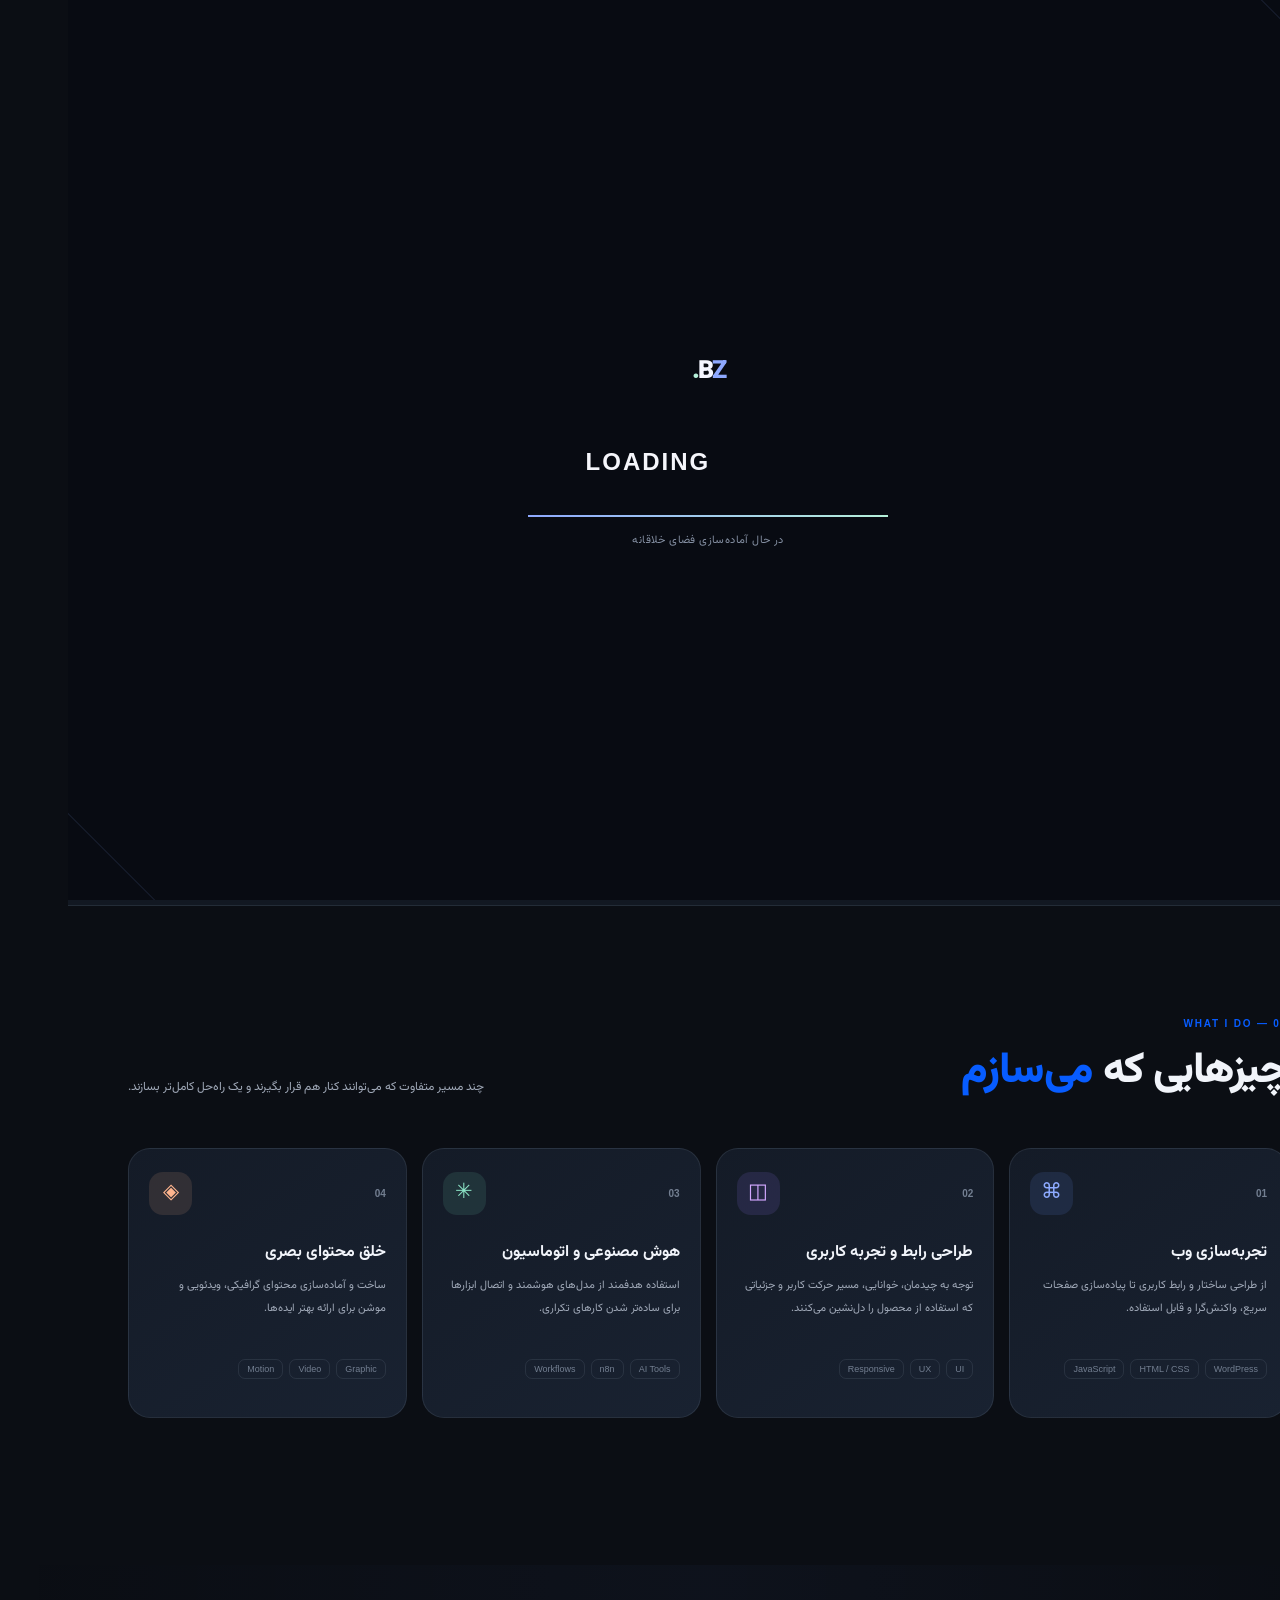
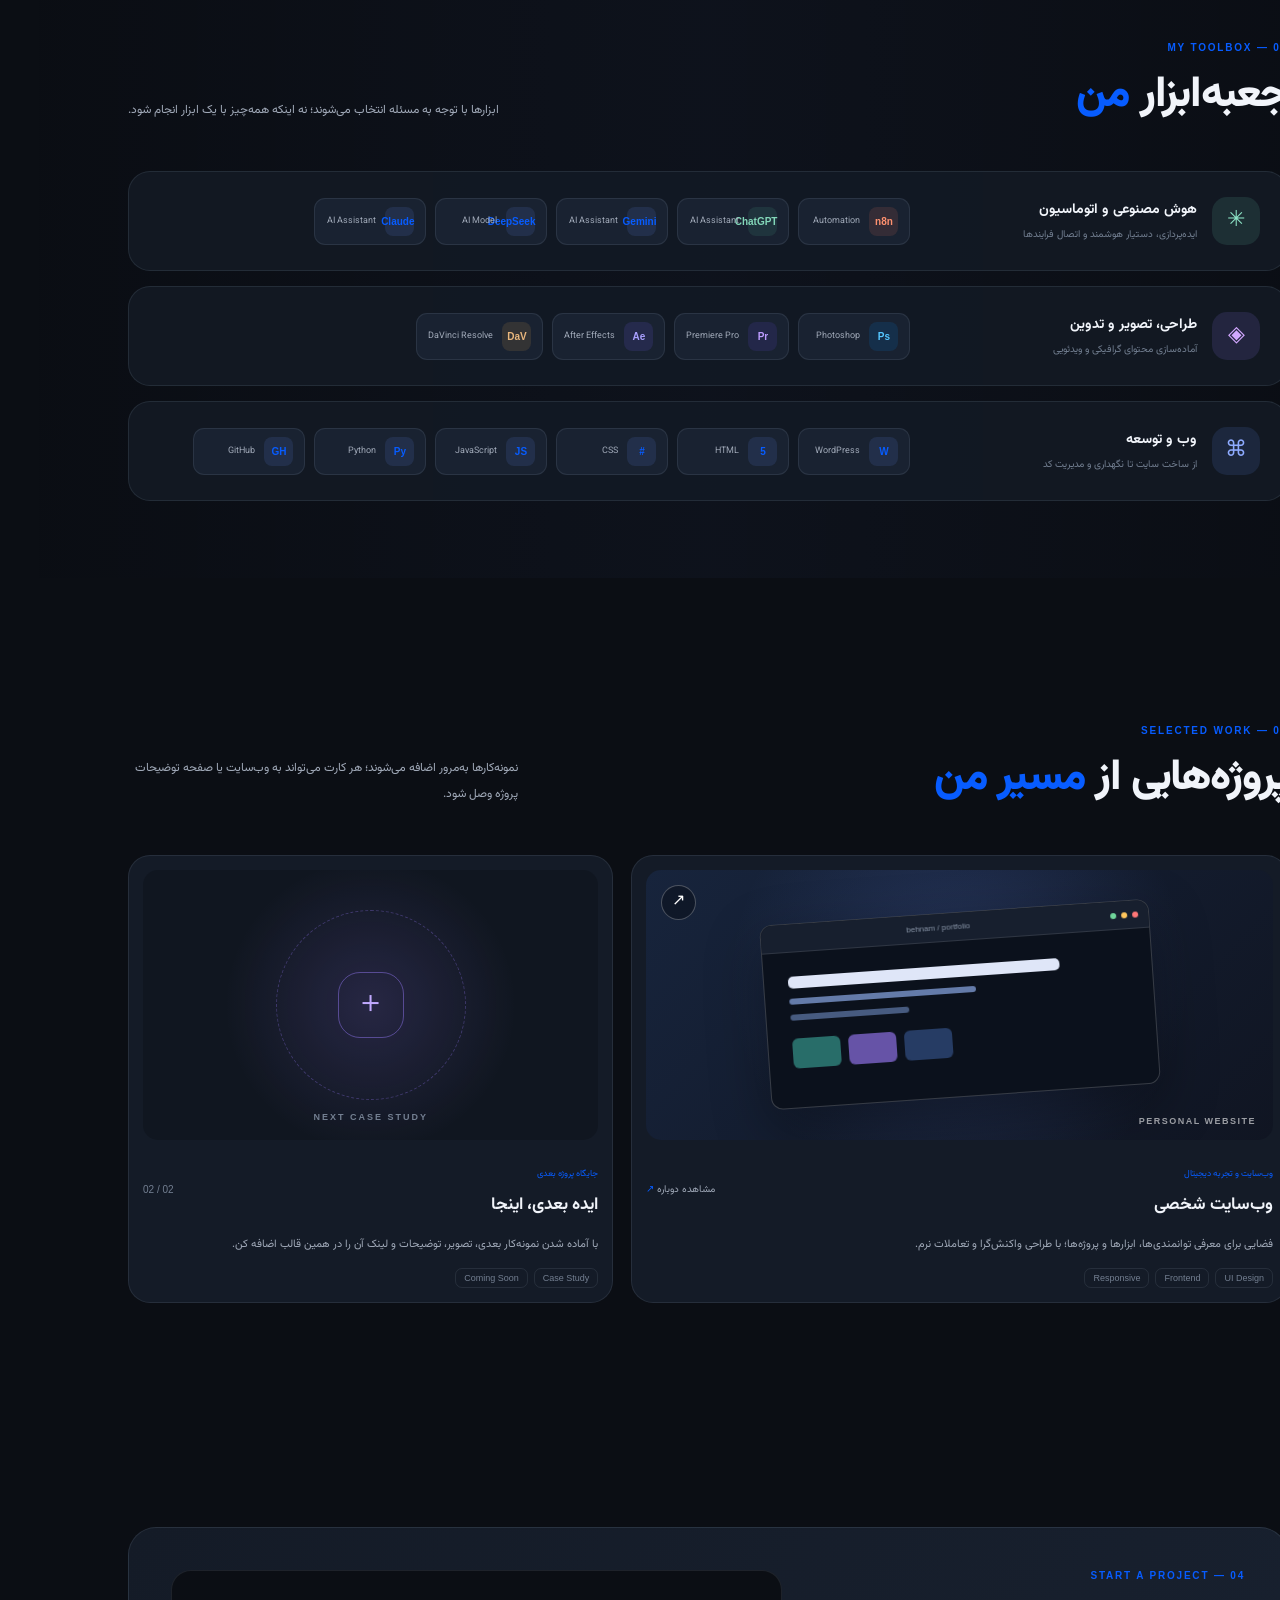
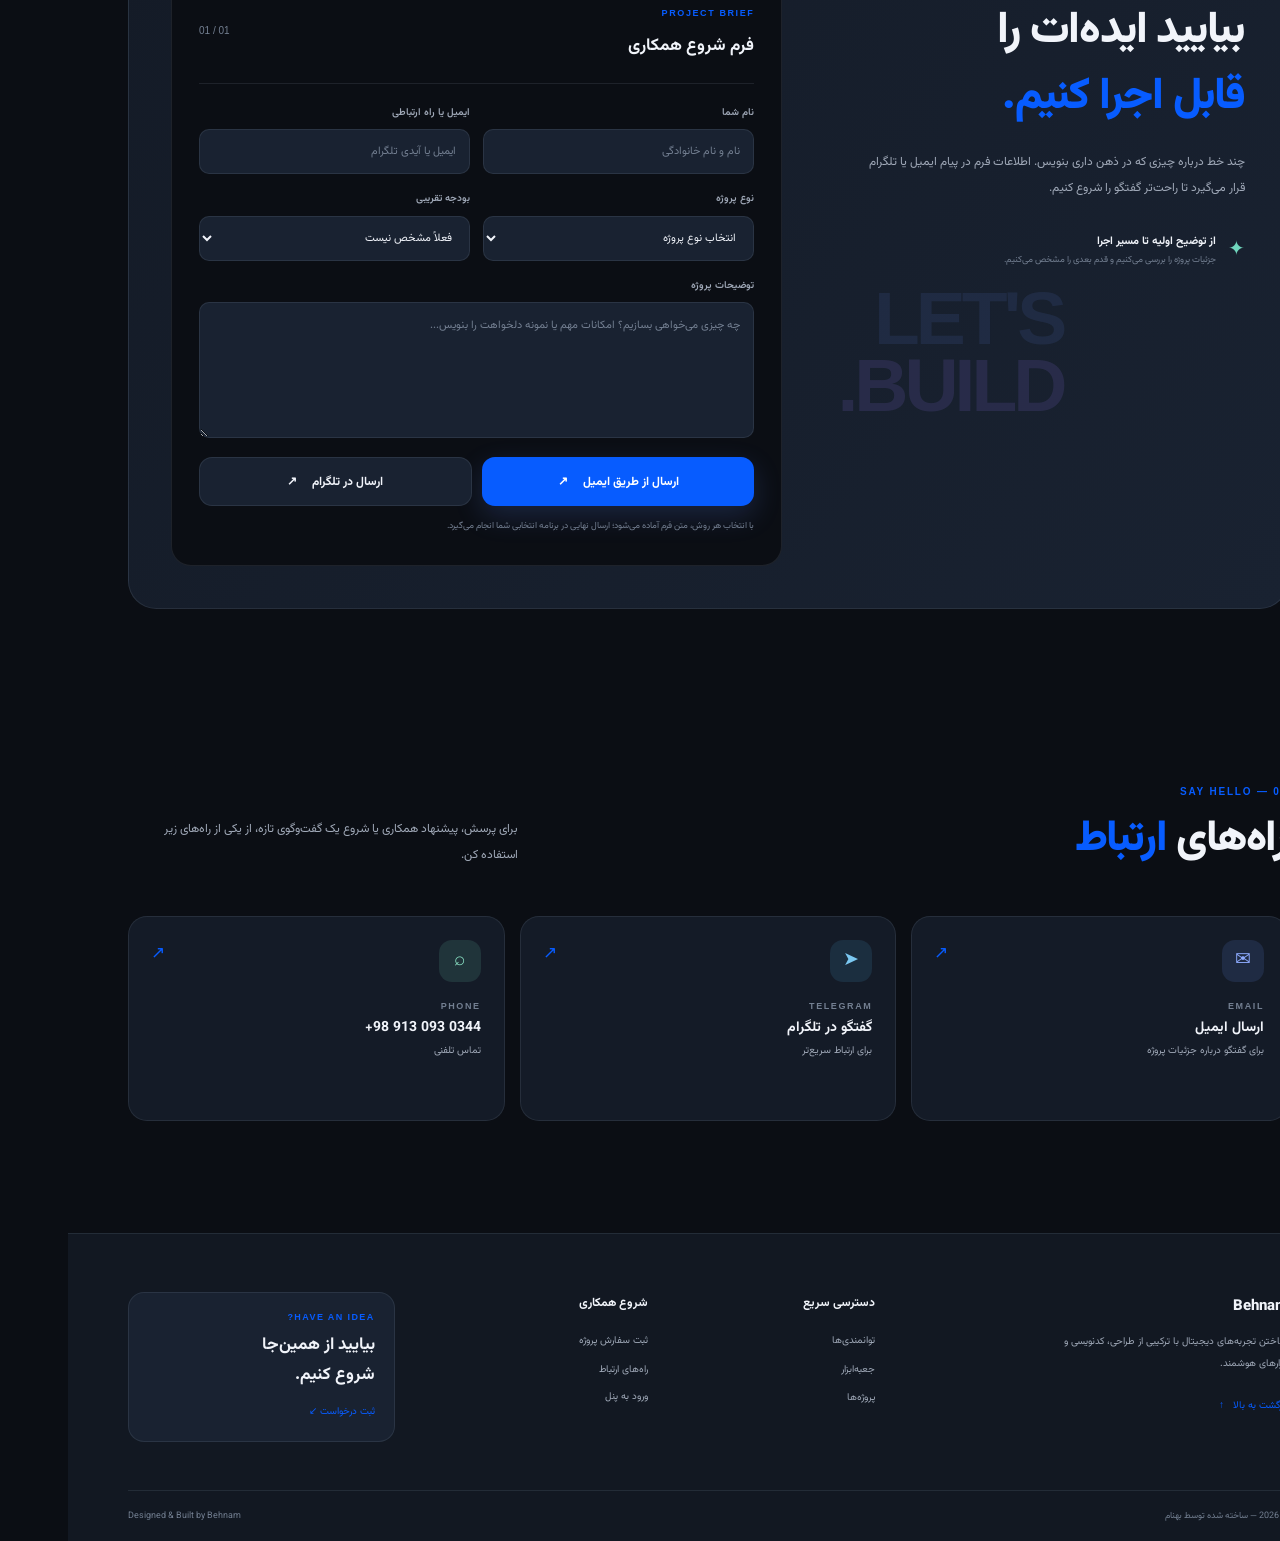
==== commit 3f969f34: "Add files via upload" ====
--- a/index.html
+++ b/index.html
@@ -1,510 +1,397 @@
-<!DOCTYPE html>
-<html lang="fa" dir="rtl">
-
-<head>
-    <meta charset="UTF-8">
-    <meta name="viewport" content="width=device-width, initial-scale=1.0">
-
-    <title>Behnam | Portfolio</title>
-    <meta name="description" content="وب‌سایت شخصی بهنام، برنامه‌نویس و علاقه‌مند به طراحی تجربه‌های دیجیتال.">
-
-    <!-- اتصال سریع‌تر به سرور فونت -->
-    <link rel="preconnect" href="https://fonts.googleapis.com">
-    <link rel="preconnect" href="https://fonts.gstatic.com" crossorigin>
-
-    <link href="https://fonts.googleapis.com/css2?family=Vazirmatn:wght@400;500;600;700;800&display=swap"
-        rel="stylesheet">
-
-    <!-- تعیین تم قبل از نمایش صفحه؛ جلوگیری از چشمک‌زدن تم -->
-    <script>
-        (() => {
-            let theme = "light";
-
-            try {
-                theme = localStorage.getItem("theme") || "";
-            } catch (error) { }
-
-            if (theme !== "light" && theme !== "dark") {
-                theme = window.matchMedia("(prefers-color-scheme: dark)").matches
-                    ? "dark"
-                    : "light";
-            }
-
-            document.documentElement.setAttribute("data-theme", theme);
-        })();
-    </script>
-
-    <link rel="stylesheet" href="./style.css">
-</head>
-
-<body class="loading-active">
-
-    <!-- لودینگ اولیه سایت -->
-
-
-    <!-- هدر اصلی سایت -->
-    <header class="navbar">
-        <div class="navbar-inner">
-
-
-            <!-- ↓ لوگوی سایت  -->
-            <a class="logo" href="./index.html" aria-label="صفحه اصلی">
-                <svg xmlns="http://www.w3.org/2000/svg" viewBox="0 0 24 24" aria-hidden="true">
-                    <path
-                        d="M24 12L18.3431 17.6569L16.9289 16.2426L21.1716 12L16.9289 7.75736L18.3431 6.34315L24 12ZM2.82843 12L7.07107 16.2426L5.65685 17.6569L0 12L5.65685 6.34315L7.07107 7.75736L2.82843 12ZM9.78845 21H7.66009L14.2116 3H16.3399L9.78845 21Z" />
-                </svg>
-                Behnam
-            </a>
-            <!-- ↑ لوگوی سایت  -->
-
-
-            <!-- ↓ منوی سایت -->
-            <nav class="option-nav" id="main-menu" aria-label="منوی اصلی">
-                <a href="#about" class="nav-link">درباره من</a>
-                <a href="#skills" class="nav-link">مهارت‌ها</a>
-                <a href="#projects" class="nav-link">پروژه‌ها</a>
-                <a href="#contact" class="nav-link">ارتباط با من</a>
-                <a href="#panel" class="nav-link nav-cta">ورود به پنل</a>
-            </nav>
-            <!-- ↑ منوی سایت -->
-
-
-            <div class="nav-actions">
-
-
-                <!-- ↓ تغییر تم سایت  -->
-                <button class="icon-btn theme-toggle" type="button" aria-label="تغییر به حالت شب">
-
-                    <!-- آیکون ماه -->
-                    <svg class="icon-moon" viewBox="0 0 24 24" aria-hidden="true">
-                        <path
-                            d="M10 7C10 10.866 13.134 14 17 14C18.9584 14 20.729 13.1957 21.9995 11.8995C22 11.933 22 11.9665 22 12C22 17.5228 17.5228 22 12 22C6.47715 22 2 17.5228 2 12C2 6.47715 6.47715 2 12 2C12.0335 2 12.067 2 12.1005 2.00049C10.8043 3.27098 10 5.04157 10 7Z" />
-                    </svg>
-
-                    <!-- آیکون خورشید -->
-                    <svg class="icon-sun" viewBox="0 0 24 24" aria-hidden="true">
-
-                        <circle cx="12" cy="12" r="4" />
-
-                        <path
-                            d="M12 2V4M12 20V22M4.93 4.93L6.34 6.34M17.66 17.66L19.07 19.07M2 12H4M20 12H22M4.93 19.07L6.34 17.66M17.66 6.34L19.07 4.93" />
-
-                    </svg>
-
-                </button>
-                <!-- ↑ تغییر تم سایت  -->
-
-
-                <!-- ↓ منوی مخصوص موبایل -->
-                <button class="icon-btn menu-toggle" type="button" aria-label="باز کردن منو" aria-expanded="false"
-                    aria-controls="main-menu">
-
-                    <span class="bar"></span>
-                    <span class="bar"></span>
-                    <span class="bar"></span>
-                </button>
-                <!-- ↑ منوی مخصوص موبایل -->
-
-            </div>
-        </div>
-    </header>
-
-    <main>
-
-        <!-- بخش اصلی هیرو -->
-
-        <section class="hero page-container" id="about">
-
-            <!--==================================
-                       ↓ متن سمت راست
-            =====================================-->
-
-            <div class="hero-content">
-
-                <div class="start-h">
-                    <span class="status-dot"></span>
-                    <span class="s-pra">در حال ساختن چیزهای مفید</span>
-                </div>
-
-                <h1 class="h-pra-hero">
-                    از ایده تا اجرا،
-                    <br>
-                    <span>با کد تمیز.</span>
-                </h1>
-
-                <p class="hero-description">
-                    سلام، من بهنامم؛ برنامه‌نویس و علاقه‌مند به طراحی تجربه‌های دیجیتال.
-                    تلاش می‌کنم ایده‌ها را با کدی تمیز، کاربردی و قابل توسعه به واقعیت تبدیل کنم.
-                </p>
-
-                <div class="btnnn-s">
-                    <a href="#contact" class="btn btn-primary">ثبت پروژه</a>
-                    <a href="#projects" class="btn btn-outline">دیدن نمونه‌کارها</a>
-                </div>
-
-                <div class="hero-meta">
-                    <span class="meta-line"></span>
-                    <span>طراحی، توسعه و خلق تجربه‌های دیجیتال</span>
-                </div>
-
-            </div>
-
-            <!--==================================
-                       ↑ متن سمت راست
-            =====================================-->
-
-
-            <!--==================================
-                    ↓ کارت کدنویسی سمت چپ 
-             =====================================-->
-
-            <div class="hero-visual" aria-label="نمایش نمونه کد برنامه‌نویسی">
-
-                <div class="visual-orbit orbit-one"></div>
-                <div class="visual-orbit orbit-two"></div>
-
-                <div class="code-card">
-
-                    <div class="code-card-header">
-                        <div class="window-dots" aria-hidden="true">
-                            <span></span>
-                            <span></span>
-                            <span></span>
-                        </div>
-
-                        <span class="code-filename">behnam.dev.tsx</span>
-                    </div>
-
-                    <div class="code-content" dir="ltr">
-                        <div class="code-line">
-                            <span class="line-number">01</span>
-                            <code><span class="code-purple">const</span> developer = {</code>
-                        </div>
-
-                        <div class="code-line">
-                            <span class="line-number">02</span>
-                            <code>&nbsp;&nbsp;name: <span class="code-orange">"Behnam"</span>,</code>
-                        </div>
-
-                        <div class="code-line">
-                            <span class="line-number">03</span>
-                            <code>&nbsp;&nbsp;role: <span class="code-orange">"Full-Stack Dev"</span>,</code>
-                        </div>
-
-                        <div class="code-line">
-                            <span class="line-number">04</span>
-                            <code>&nbsp;&nbsp;focus: [</code>
-                        </div>
-
-                        <div class="code-line">
-                            <span class="line-number">05</span>
-                            <code>&nbsp;&nbsp;&nbsp;&nbsp;<span class="code-green">"Web"</span>, <span class="code-green">"Marketing"</span>, <span class="code-green">"AI"</span></code>
-                        </div>
-
-                        <div class="code-line">
-                            <span class="line-number">06</span>
-                            <code>&nbsp;&nbsp;],</code>
-                        </div>
-
-                        <div class="code-line">
-                            <span class="line-number">07</span>
-                            <code>&nbsp;&nbsp;available: <span class="code-blue">true</span></code>
-                        </div>
-
-                        <div class="code-line">
-                            <span class="line-number">08</span>
-                            <code>};</code>
-                        </div>
-                    </div>
-
-                </div>
-
-                <!-- ↓ باکس رنگی بالای کارت کدنویسی  -->
-                <div class="floating-tag tag-top">
-                    <span class="tag-sparkle">✦</span>
-                    ۲+ سال تجربه
-                </div>
-                <!-- ↑ باکس رنگی بالای کارت کدنویسی  -->
-
-
-                <!-- ↓ باکس رنگی پایین کارت کدنویسی  -->
-                <div class="floating-tag tag-bottom">
-                    <span class="tag-sparkle">✦</span>
-                    خلاقیت، حل مسئله
-                </div>
-                <!-- ↑ باکس رنگی پایین کارت کدنویسی  -->
-
-
-                <!-- ↓ دایره ی پشت کارت -->
-                <div class="visual-point"></div>
-                <!-- ↑ دایره پشت کارت -->
-
-            </div>
-
-            <!--==================================
-                    ↑ کارت کدنویسی سمت چپ 
-             =====================================-->
-
-        </section>
-
-        <!-- ↓ خط جدا کننده -->
-
-        <div class="divider page-container"></div>
-
-        <!-- ↑ خط جدا کننده -->
-
-
-        <!-- ====================================
-                   ↓ بخش مهارت‌ها  
-          ======================================== -->
-
-
-
-        <!-- =====================================================
-     SKILLS SECTION - بخش مهارت‌های من
-     این بخش را داخل صفحه و در محل سکشن قبلی قرار دهید.
-     درصدها نمونه هستند؛ مطابق مهارت واقعی خودتان تغییر دهید.
-===================================================== -->
-
-        <section class="cloud-section page-container" id="skills">
-            <section class="skills-section">
-                <div class="skills-container">
-
-                    <!-- عنوان و توضیحات بخش -->
-                    <div class="skills-details">
-                        <span class="span-skills">MY SKILLS</span>
-                        <h2>مهارت‌های من</h2>
-                        <p>تکنولوژی‌هایی که با آن‌ها ایده‌هایم را به واقعیت تبدیل می‌کنم.</p>
-                    </div>
-
-                    <!-- کارت‌های مهارت؛ برای تغییر درصد فقط data-level را عوض کنید -->
-                    <div class="skills-grid">
-
-                        <!-- HTML5 -->
-                        <article class="skill-card" data-skill="html" data-level="90">
-                            <div class="skill-card-top">
-                                <div class="skill-icon html-icon"><img
-                                        src="https://cdn.jsdelivr.net/gh/devicons/devicon@latest/icons/html5/html5-original.svg"
-                                        alt="HTML5" loading="lazy"></div>
-                                <span class="skill-category">FRONTEND</span>
-                            </div>
-                            <div class="skill-info">
-                                <h3>HTML</h3>
-                                <p>ساختاردهی صفحات وب و طراحی استاندارد</p>
-                            </div>
-                            <div class="skill-progress">
-                                <div class="progress-header"><span>میزان تسلط</span><span
-                                        class="progress-percent">90%</span>
-                                </div>
-                                <div class="progress-track"><span class="progress-bar" style="--level: 90%"></span>
-                                </div>
-                            </div>
-                        </article>
-
-                        <!-- CSS3 -->
-                        <article class="skill-card" data-skill="css" data-level="85">
-                            <div class="skill-card-top">
-                                <div class="skill-icon css-icon"><img
-                                        src="https://cdn.jsdelivr.net/gh/devicons/devicon@latest/icons/css3/css3-original.svg"
-                                        alt="CSS3" loading="lazy"></div>
-                                <span class="skill-category">FRONTEND</span>
-                            </div>
-                            <div class="skill-info">
-                                <h3>CSS</h3>
-                                <p>استایل‌دهی، انیمیشن و طراحی واکنش‌گرا</p>
-                            </div>
-                            <div class="skill-progress">
-                                <div class="progress-header"><span>میزان تسلط</span><span
-                                        class="progress-percent">85%</span>
-                                </div>
-                                <div class="progress-track"><span class="progress-bar" style="--level: 85%"></span>
-                                </div>
-                            </div>
-                        </article>
-
-                        <!-- JavaScript -->
-                        <article class="skill-card" data-skill="javascript" data-level="75">
-                            <div class="skill-card-top">
-                                <div class="skill-icon js-icon"><img
-                                        src="https://cdn.jsdelivr.net/gh/devicons/devicon@latest/icons/javascript/javascript-original.svg"
-                                        alt="JavaScript" loading="lazy"></div>
-                                <span class="skill-category">FRONTEND</span>
-                            </div>
-                            <div class="skill-info">
-                                <h3>JavaScript</h3>
-                                <p>تعامل با کاربر و توسعه قابلیت‌های پویا</p>
-                            </div>
-                            <div class="skill-progress">
-                                <div class="progress-header"><span>میزان تسلط</span><span
-                                        class="progress-percent">5%</span>
-                                </div>
-                                <div class="progress-track"><span class="progress-bar" style="--level: 5%"></span></div>
-                            </div>
-                        </article>
-
-
-
-                        <!-- PHP -->
-                        <article class="skill-card" data-skill="php" data-level="55">
-                            <div class="skill-card-top">
-                                <div class="skill-icon php-icon"><img
-                                        src="https://cdn.jsdelivr.net/gh/devicons/devicon@latest/icons/php/php-original.svg"
-                                        alt="PHP" loading="lazy"></div>
-                                <span class="skill-category">BACKEND</span>
-                            </div>
-                            <div class="skill-info">
-                                <h3>PHP</h3>
-                                <p>برنامه‌نویسی سمت سرور و توسعه وب‌سایت‌های پویا</p>
-                            </div>
-                            <div class="skill-progress">
-                                <div class="progress-header"><span>میزان تسلط</span><span
-                                        class="progress-percent">5%</span>
-                                </div>
-                                <div class="progress-track"><span class="progress-bar" style="--level: 5%"></span></div>
-                            </div>
-                        </article>
-
-                        <!-- Python -->
-                        <article class="skill-card" data-skill="python" data-level="50">
-                            <div class="skill-card-top">
-                                <div class="skill-icon python-icon"><img
-                                        src="https://cdn.jsdelivr.net/gh/devicons/devicon@latest/icons/python/python-original.svg"
-                                        alt="Python" loading="lazy"></div>
-                                <span class="skill-category">PROGRAMMING</span>
-                            </div>
-                            <div class="skill-info">
-                                <h3>Python</h3>
-                                <p>برنامه‌نویسی عمومی، اسکریپت‌نویسی و اتوماسیون</p>
-                            </div>
-                            <div class="skill-progress">
-                                <div class="progress-header"><span>میزان تسلط</span><span
-                                        class="progress-percent">20%</span>
-                                </div>
-                                <div class="progress-track"><span class="progress-bar" style="--level: 20%"></span>
-                                </div>
-                            </div>
-                        </article>
-
-                        <!-- React -->
-                        <article class="skill-card" data-skill="react" data-level="60">
-                            <div class="skill-card-top">
-                                <div class="skill-icon react-icon"><img
-                                        src="https://cdn.jsdelivr.net/gh/devicons/devicon@latest/icons/react/react-original.svg"
-                                        alt="React" loading="lazy"></div>
-                                <span class="skill-category">FRONTEND</span>
-                            </div>
-                            <div class="skill-info">
-                                <h3>React</h3>
-                                <p>توسعه رابط‌های کاربری کامپوننت‌محور</p>
-                            </div>
-                            <div class="skill-progress">
-                                <div class="progress-header"><span>میزان تسلط</span><span
-                                        class="progress-percent">1%</span>
-                                </div>
-                                <div class="progress-track"><span class="progress-bar" style="--level: 1%"></span></div>
-                            </div>
-                        </article>
-
-                        <!-- Git & GitHub -->
-                        <article class="skill-card" data-skill="git" data-level="70">
-                            <div class="skill-card-top">
-                                <div class="skill-icon git-icon"><img
-                                        src="https://cdn.jsdelivr.net/gh/devicons/devicon@latest/icons/git/git-original.svg"
-                                        alt="Git" loading="lazy"></div>
-                                <span class="skill-category">TOOLS</span>
-                            </div>
-                            <div class="skill-info">
-                                <h3>Git &amp; GitHub</h3>
-                                <p>مدیریت نسخه‌ها و کنترل تغییرات پروژه</p>
-                            </div>
-                            <div class="skill-progress">
-                                <div class="progress-header"><span>میزان تسلط</span><span
-                                        class="progress-percent">10%</span>
-                                </div>
-                                <div class="progress-track"><span class="progress-bar" style="--level: 10%"></span>
-                                </div>
-                            </div>
-                        </article>
-
-                        <!-- Bootstrap -->
-                        <article class="skill-card" data-skill="bootstrap" data-level="75">
-                            <div class="skill-card-top">
-                                <div class="skill-icon bootstrap-icon"><img
-                                        src="https://cdn.jsdelivr.net/gh/devicons/devicon@latest/icons/bootstrap/bootstrap-original.svg"
-                                        alt="Bootstrap" loading="lazy"></div>
-                                <span class="skill-category">FRAMEWORK</span>
-                            </div>
-                            <div class="skill-info">
-                                <h3>Bootstrap</h3>
-                                <p>طراحی سریع رابط‌های کاربری واکنش‌گرا</p>
-                            </div>
-                            <div class="skill-progress">
-                                <div class="progress-header"><span>میزان تسلط</span><span
-                                        class="progress-percent">5%</span>
-                                </div>
-                                <div class="progress-track"><span class="progress-bar" style="--level: 5%"></span></div>
-                            </div>
-                        </article>
-
-                        <!-- Tailwind CSS -->
-                        <article class="skill-card" data-skill="tailwind" data-level="65">
-                            <div class="skill-card-top">
-                                <div class="skill-icon tailwind-icon"><img
-                                        src="https://cdn.jsdelivr.net/gh/devicons/devicon@latest/icons/tailwindcss/tailwindcss-original.svg"
-                                        alt="Tailwind CSS" loading="lazy"></div>
-                                <span class="skill-category">FRAMEWORK</span>
-                            </div>
-                            <div class="skill-info">
-                                <h3>Tailwind CSS</h3>
-                                <p>استایل‌دهی مدرن با کلاس‌های کاربردی</p>
-                            </div>
-                            <div class="skill-progress">
-                                <div class="progress-header"><span>میزان تسلط</span><span
-                                        class="progress-percent">10%</span>
-                                </div>
-                                <div class="progress-track"><span class="progress-bar" style="--level: 10%"></span>
-                                </div>
-                            </div>
-                        </article>
-
-                    </div>
-
-                    <!-- یادآوری کوتاه انتهای بخش -->
-                    <div class="skills-footer">
-                        <span class="footer-dot" aria-hidden="true"></span>
-                        <p>همیشه در حال یادگیری و ارتقای مهارت‌هایم هستم.</p>
-                    </div>
-                    <!-- ↓ خط جدا کننده -->
-
-                    <div class="divider page-container"></div>
-
-                    <!-- ↑ خط جدا کننده -->
-                </div>
-            </section>
-        </section>
-
-        <!-- فایل JS را با defer بارگذاری کنید یا قبل از بسته شدن body قرار دهید. -->
-        <!-- <script src="js/skills-section.js" defer></script> -->
-
-
-        </section>
-
-        <!-- بخش‌های بعدی سایت را می‌توانی با همین ساختار اضافه کنی -->
-        <section class="placeholder-section page-container" id="projects">
-            <h2>پروژه‌ها</h2>
-            <p>نمونه‌کارهای من به‌زودی اینجا قرار می‌گیرند.</p>
-        </section>
-
-        <section class="placeholder-section page-container" id="contact">
-            <h2>ارتباط با من</h2>
-            <p>برای شروع یک همکاری می‌توانی از این بخش با من در ارتباط باشی.</p>
-        </section>
-
-    </main>
-
-    <!-- فقط یک فایل JavaScript بارگذاری می‌شود -->
-    <script src="./app.js" defer></script>
-
-</body>
-
-</html>+<!DOCTYPE html>
+<html lang="fa" dir="rtl" class="no-js">
+<head>
+    <meta charset="UTF-8">
+    <meta name="viewport" content="width=device-width, initial-scale=1.0">
+    <meta name="theme-color" content="#090d16">
+    <meta name="description" content="وب‌سایت شخصی بهنام؛ طراحی و توسعه تجربه‌های دیجیتال با وردپرس، کدنویسی، هوش مصنوعی و تولید محتوای بصری.">
+    <meta name="color-scheme" content="dark light">
+    <title>Behnam | Portfolio</title>
+
+    <!-- کلاس js-enabled باعث می‌شود انیمیشن‌های وابسته به جاوااسکریپت فقط در حالت فعال بودن آن اجرا شوند. -->
+    <script>
+        document.documentElement.classList.replace("no-js", "js-enabled");
+        try {
+            const savedTheme = localStorage.getItem("behnam-theme");
+            document.documentElement.dataset.theme = savedTheme === "light" || savedTheme === "dark" ? savedTheme : "dark";
+        } catch (error) {
+            document.documentElement.dataset.theme = "dark";
+        }
+    </script>
+
+    <!-- اتصال اولیه به میزبان فونت؛ font-display: swap در فایل CSS مانع نامرئی ماندن متن می‌شود. -->
+    <link rel="preconnect" href="https://fonts.googleapis.com">
+    <link rel="preconnect" href="https://fonts.gstatic.com" crossorigin>
+    <link href="https://fonts.googleapis.com/css2?family=Vazirmatn:wght@400;500;600;700;800;900&display=swap" rel="stylesheet">
+
+    <link rel="stylesheet" href="./style.css">
+    <script src="./app.js" defer></script>
+</head>
+<body>
+    <!-- =====================================================
+         لودینگ آغازین: عبارت ثابت LOADING و سه واژه متحرک
+         اگر جاوااسکریپت اجرا نشود، انیمیشن پشتیبان CSS آن را می‌بندد.
+    ====================================================== -->
+    <div class="site-loader" id="site-loader" aria-hidden="true">
+        <div class="loader-content">
+            <div class="loader-brand">B<span>Z</span><i>.</i></div>
+            <div class="loader-copy" dir="ltr">
+                <span class="loader-fixed">LOADING</span>
+                <span class="loader-word" id="loader-word">IDEAS</span>
+            </div>
+            <div class="loader-track"><span></span></div>
+            <p class="loader-caption">در حال آماده‌سازی فضای خلاقانه</p>
+            <div class="welcome-word" id="welcome-word">WELCOME</div>
+        </div>
+        <div class="loader-corner loader-corner-one"></div>
+        <div class="loader-corner loader-corner-two"></div>
+    </div>
+
+    <!-- پس‌زمینه متحرک بسیار سبک؛ فقط با CSS و بدون حلقه محاسباتی JavaScript -->
+    <div class="ambient-background" aria-hidden="true">
+        <span class="ambient-glow glow-one"></span>
+        <span class="ambient-glow glow-two"></span>
+        <span class="ambient-grid"></span>
+    </div>
+
+    <!-- =====================================================
+         هدر اصلی: در موبایل فقط لوگو، منو و کنترل تم نمایش داده می‌شود.
+    ====================================================== -->
+    <header class="site-header" id="top">
+        <div class="header-inner">
+            <a class="brand" href="#home" aria-label="رفتن به ابتدای صفحه">
+
+                <span class="brand-name">Behnam</span>
+            </a>
+
+            <nav class="main-nav" id="main-nav" aria-label="منوی اصلی">
+                <a class="nav-link is-active" href="#home">خانه</a>
+                <a class="nav-link" href="#skills">مهارت‌ها</a>
+                <a class="nav-link" href="#tools">ابزارها</a>
+                <a class="nav-link" href="#projects">پروژه‌ها</a>
+                <a class="nav-link" href="#request">سفارش پروژه</a>
+                <a class="nav-link" href="#contact">ارتباط</a>
+            </nav>
+
+            <div class="header-actions">
+                <button class="icon-button theme-toggle" type="button" aria-label="تغییر پوسته سایت" title="تغییر پوسته">
+                    <svg class="sun-icon" viewBox="0 0 24 24" aria-hidden="true"><circle cx="12" cy="12" r="4"></circle><path d="M12 2v2m0 16v2M4.93 4.93l1.42 1.42m11.3 11.3 1.42 1.42M2 12h2m16 0h2M4.93 19.07l1.42-1.42m11.3-11.3 1.42-1.42"></path></svg>
+                    <svg class="moon-icon" viewBox="0 0 24 24" aria-hidden="true"><path d="M20.8 15.2A8.8 8.8 0 0 1 8.8 3.2 9.2 9.2 0 1 0 20.8 15.2Z"></path></svg>
+                </button>
+                <button class="icon-button login-shortcut" type="button" data-open-login>
+                    <svg viewBox="0 0 24 24" aria-hidden="true"><path d="M12 12a4 4 0 1 0 0-8 4 4 0 0 0 0 8Zm-7 9a7 7 0 0 1 14 0"></path></svg>
+                    <span>ورود</span>
+                </button>
+                <button class="icon-button menu-toggle" type="button" aria-label="باز کردن منو" aria-expanded="false" aria-controls="main-nav">
+                    <span></span><span></span><span></span>
+                </button>
+            </div>
+        </div>
+    </header>
+
+    <main>
+        <!-- =====================================================
+             HERO: معرفی مسیر کاری، بدون بزرگ‌نمایی نام شخص
+        ====================================================== -->
+        <section class="hero section-shell" id="home" aria-labelledby="hero-title">
+            <div class="hero-copy">
+                <div class="eyebrow hero-eyebrow"><span class="eyebrow-line"></span> طراحی، ساخت و بهتر کردن ایده‌ها</div>
+                <h1 id="hero-title">ایده‌ها را به<br><span class="gradient-text">تجربه‌های واقعی</span> تبدیل می‌کنم.</h1>
+                <p class="hero-description">
+                    از ساخت وب‌سایت با وردپرس تا توسعه اختصاصی با کدنویسی؛ در کنار ابزارهای هوش مصنوعی، اتوماسیون و تولید محتوای بصری، برای هر ایده مسیر مناسبی پیدا می‌کنم.
+                </p>
+                <div class="hero-actions">
+                    <a class="button button-primary" href="#request">شروع یک پروژه <span aria-hidden="true">↙</span></a>
+                    <a class="button button-quiet" href="#projects">دیدن پروژه‌ها <span aria-hidden="true">↗</span></a>
+                </div>
+                <div class="hero-note"><span class="online-indicator"></span> آماده همکاری روی ایده‌های تازه</div>
+            </div>
+
+            <!-- تصویرسازی اختصاصی با CSS؛ به عکس سنگین یا کتابخانه گرافیکی نیاز ندارد. -->
+            <div class="hero-art" aria-label="نمایی گرافیکی از حوزه‌های کاری وب، هوش مصنوعی، طراحی و اتوماسیون">
+                <div class="art-orbit orbit-a"></div>
+                <div class="art-orbit orbit-b"></div>
+                <div class="art-center">
+                    <span class="center-kicker">CREATIVE WORKSPACE</span>
+                    <div class="center-symbol"><span></span><span></span><span></span><span></span></div>
+                    <strong>MAKE IT<br><em>HAPPEN.</em></strong>
+                    <small>IDEA → EXPERIENCE</small>
+                </div>
+                <div class="art-chip chip-web"><span class="chip-icon">W</span><span><b>WEB</b><small>طراحی و توسعه</small></span></div>
+                <div class="art-chip chip-ai"><span class="chip-icon">✳</span><span><b>AI</b><small>هوش مصنوعی</small></span></div>
+                <div class="art-chip chip-visual"><span class="chip-icon">◈</span><span><b>VISUAL</b><small>محتوا و تدوین</small></span></div>
+                <div class="art-chip chip-flow"><span class="chip-icon">⌘</span><span><b>FLOW</b><small>اتوماسیون</small></span></div>
+                <span class="art-index index-one">01 / CREATE</span>
+                <span class="art-index index-two">02 / BUILD</span>
+            </div>
+
+            <!-- آمار ساختگی استفاده نشده؛ این سه مورد خلاصه رویکرد کاری هستند. -->
+            <div class="hero-footline">
+                <div><strong>از ایده</strong><span>شناخت نیاز و مسیر درست</span></div>
+                <div><strong>تا اجرا</strong><span>وردپرس یا توسعه اختصاصی</span></div>
+                <div><strong>با جزئیات</strong><span>طراحی، تجربه و بهینه‌سازی</span></div>
+            </div>
+        </section>
+
+        <!-- نوار دسترسی سریع: نقش فهرست فصل‌ها را دارد و جای بخش مهارت‌ها را نمی‌گیرد. -->
+        <nav class="journey-nav" aria-label="دسترسی سریع به بخش‌های صفحه">
+            <div class="journey-inner">
+                <span class="journey-label">در این صفحه</span>
+                <a href="#skills"><i>01</i> توانمندی‌ها</a>
+                <a href="#tools"><i>02</i> جعبه‌ابزار</a>
+                <a href="#projects"><i>03</i> پروژه‌ها</a>
+                <a href="#request"><i>04</i> ثبت سفارش</a>
+                <a href="#contact"><i>05</i> ارتباط</a>
+                <span class="journey-arrow" aria-hidden="true">↙</span>
+            </div>
+        </nav>
+
+        <!-- =====================================================
+             SKILLS: دومین بخش محتوایی صفحه؛ مهارت‌ها به شکل حوزه‌های کاری
+        ====================================================== -->
+        <section class="content-section section-shell" id="skills" aria-labelledby="skills-title">
+            <div class="section-heading reveal">
+                <div>
+                    <span class="section-kicker">01 — WHAT I DO</span>
+                    <h2 id="skills-title">چیزهایی که <span class="gradient-text">می‌سازم</span></h2>
+                </div>
+                <p>چند مسیر متفاوت که می‌توانند کنار هم قرار بگیرند و یک راه‌حل کامل‌تر بسازند.</p>
+            </div>
+
+            <div class="skills-grid">
+                <article class="skill-card reveal">
+                    <div class="skill-card-head"><span class="skill-number">01</span><span class="skill-icon icon-web">⌘</span></div>
+                    <h3>تجربه‌سازی وب</h3>
+                    <p>از طراحی ساختار و رابط کاربری تا پیاده‌سازی صفحات سریع، واکنش‌گرا و قابل استفاده.</p>
+                    <div class="skill-tags"><span>WordPress</span><span>HTML / CSS</span><span>JavaScript</span></div>
+                </article>
+                <article class="skill-card reveal">
+                    <div class="skill-card-head"><span class="skill-number">02</span><span class="skill-icon icon-ui">◫</span></div>
+                    <h3>طراحی رابط و تجربه کاربری</h3>
+                    <p>توجه به چیدمان، خوانایی، مسیر حرکت کاربر و جزئیاتی که استفاده از محصول را دل‌نشین می‌کنند.</p>
+                    <div class="skill-tags"><span>UI</span><span>UX</span><span>Responsive</span></div>
+                </article>
+                <article class="skill-card reveal">
+                    <div class="skill-card-head"><span class="skill-number">03</span><span class="skill-icon icon-ai">✳</span></div>
+                    <h3>هوش مصنوعی و اتوماسیون</h3>
+                    <p>استفاده هدفمند از مدل‌های هوشمند و اتصال ابزارها برای ساده‌تر شدن کارهای تکراری.</p>
+                    <div class="skill-tags"><span>AI Tools</span><span>n8n</span><span>Workflows</span></div>
+                </article>
+                <article class="skill-card reveal">
+                    <div class="skill-card-head"><span class="skill-number">04</span><span class="skill-icon icon-media">◈</span></div>
+                    <h3>خلق محتوای بصری</h3>
+                    <p>ساخت و آماده‌سازی محتوای گرافیکی، ویدئویی و موشن برای ارائه بهتر ایده‌ها.</p>
+                    <div class="skill-tags"><span>Graphic</span><span>Video</span><span>Motion</span></div>
+                </article>
+            </div>
+        </section>
+
+        <!-- =====================================================
+             TOOLS: ابزارها دسته‌بندی شده‌اند تا فهرست شلوغ و بی‌هدف نشود.
+        ====================================================== -->
+        <section class="content-section tools-section section-shell" id="tools" aria-labelledby="tools-title">
+            <div class="section-heading reveal">
+                <div>
+                    <span class="section-kicker">02 — MY TOOLBOX</span>
+                    <h2 id="tools-title">جعبه‌ابزار <span class="gradient-text">من</span></h2>
+                </div>
+                <p>ابزارها با توجه به مسئله انتخاب می‌شوند؛ نه اینکه همه‌چیز با یک ابزار انجام شود.</p>
+            </div>
+
+            <div class="tool-groups">
+                <article class="tool-group reveal">
+                    <div class="tool-group-title"><span class="tool-group-icon ai-group">✳</span><div><h3>هوش مصنوعی و اتوماسیون</h3><p>ایده‌پردازی، دستیار هوشمند و اتصال فرایندها</p></div></div>
+                    <div class="tool-list">
+                        <span class="tool-pill tool-n8n"><b>n8n</b><small>Automation</small></span>
+                        <span class="tool-pill tool-chatgpt"><b>ChatGPT</b><small>AI Assistant</small></span>
+                        <span class="tool-pill tool-gemini"><b>Gemini</b><small>AI Assistant</small></span>
+                        <span class="tool-pill tool-deepseek"><b>DeepSeek</b><small>AI Model</small></span>
+                        <span class="tool-pill tool-claude"><b>Claude</b><small>AI Assistant</small></span>
+                    </div>
+                </article>
+
+                <article class="tool-group reveal">
+                    <div class="tool-group-title"><span class="tool-group-icon design-group">◈</span><div><h3>طراحی، تصویر و تدوین</h3><p>آماده‌سازی محتوای گرافیکی و ویدئویی</p></div></div>
+                    <div class="tool-list">
+                        <span class="tool-pill tool-photoshop"><b>Ps</b><small>Photoshop</small></span>
+                        <span class="tool-pill tool-premiere"><b>Pr</b><small>Premiere Pro</small></span>
+                        <span class="tool-pill tool-after"><b>Ae</b><small>After Effects</small></span>
+                        <span class="tool-pill tool-davinci"><b>DaV</b><small>DaVinci Resolve</small></span>
+                    </div>
+                </article>
+
+                <article class="tool-group reveal">
+                    <div class="tool-group-title"><span class="tool-group-icon dev-group">⌘</span><div><h3>وب و توسعه</h3><p>از ساخت سایت تا نگهداری و مدیریت کد</p></div></div>
+                    <div class="tool-list">
+                        <span class="tool-pill tool-wordpress"><b>W</b><small>WordPress</small></span>
+                        <span class="tool-pill tool-html"><b>5</b><small>HTML</small></span>
+                        <span class="tool-pill tool-css"><b>#</b><small>CSS</small></span>
+                        <span class="tool-pill tool-js"><b>JS</b><small>JavaScript</small></span>
+                        <span class="tool-pill tool-python"><b>Py</b><small>Python</small></span>
+                        <span class="tool-pill tool-github"><b>GH</b><small>GitHub</small></span>
+                    </div>
+                </article>
+            </div>
+        </section>
+
+        <!-- =====================================================
+             PROJECTS: کارت اول به سایت شخصی لینک دارد و در تب جدید باز می‌شود.
+             کارت‌های بعدی را می‌توان با همین الگو تکثیر کرد.
+        ====================================================== -->
+        <section class="content-section section-shell" id="projects" aria-labelledby="projects-title">
+            <div class="section-heading reveal">
+                <div>
+                    <span class="section-kicker">03 — SELECTED WORK</span>
+                    <h2 id="projects-title">پروژه‌هایی از <span class="gradient-text">مسیر من</span></h2>
+                </div>
+                <p>نمونه‌کارها به‌مرور اضافه می‌شوند؛ هر کارت می‌تواند به وب‌سایت یا صفحه توضیحات پروژه وصل شود.</p>
+            </div>
+
+            <div class="projects-grid">
+                <article class="project-card project-featured reveal">
+                    <a class="project-visual personal-project" href="./index.html" target="_blank" rel="noopener noreferrer" aria-label="باز کردن وب‌سایت شخصی در تب جدید">
+                        <div class="project-browser">
+                            <div class="browser-top"><span></span><span></span><span></span><small>behnam / portfolio</small></div>
+                            <div class="browser-body"><span class="browser-line line-wide"></span><span class="browser-line"></span><span class="browser-line line-short"></span><div class="browser-blocks"><i></i><i></i><i></i></div></div>
+                        </div>
+                        <span class="project-open">↗</span>
+                        <span class="project-visual-caption">PERSONAL WEBSITE</span>
+                    </a>
+                    <div class="project-info"><div><span class="project-type">وب‌سایت و تجربه دیجیتال</span><h3>وب‌سایت شخصی</h3></div><a class="text-link" href="./index.html" target="_blank" rel="noopener noreferrer">مشاهده دوباره <span>↗</span></a></div>
+                    <p class="project-description">فضایی برای معرفی توانمندی‌ها، ابزارها و پروژه‌ها؛ با طراحی واکنش‌گرا و تعاملات نرم.</p>
+                    <div class="project-tags"><span>UI Design</span><span>Frontend</span><span>Responsive</span></div>
+                </article>
+
+                <!-- الگوی آماده برای پروژه بعدی؛ تا زمان داشتن نمونه‌کار واقعی، ادعای پروژه ساختگی نمایش داده نمی‌شود. -->
+                <article class="project-card project-next reveal">
+                    <div class="next-project-art"><span class="next-plus">＋</span><span class="next-orbit"></span><small>NEXT CASE STUDY</small></div>
+                    <div class="project-info"><div><span class="project-type">جایگاه پروژه بعدی</span><h3>ایده بعدی، اینجا</h3></div><span class="project-counter">02 / 02</span></div>
+                    <p class="project-description">با آماده شدن نمونه‌کار بعدی، تصویر، توضیحات و لینک آن را در همین قالب اضافه کن.</p>
+                    <div class="project-tags"><span>Case Study</span><span>Coming Soon</span></div>
+                </article>
+            </div>
+        </section>
+
+        <!-- =====================================================
+             REQUEST: فرم سفارش؛ ارسال از طریق برنامه ایمیل یا اشتراک‌گذاری تلگرام
+        ====================================================== -->
+        <section class="content-section request-section section-shell" id="request" aria-labelledby="request-title">
+            <div class="request-layout">
+                <div class="request-intro reveal">
+                    <span class="section-kicker">04 — START A PROJECT</span>
+                    <h2 id="request-title">بیایید ایده‌ات را<br><span class="gradient-text">قابل اجرا کنیم.</span></h2>
+                    <p>چند خط درباره چیزی که در ذهن داری بنویس. اطلاعات فرم در پیام ایمیل یا تلگرام قرار می‌گیرد تا راحت‌تر گفتگو را شروع کنیم.</p>
+                    <div class="request-assurance"><span>✦</span><div><b>از توضیح اولیه تا مسیر اجرا</b><small>جزئیات پروژه را بررسی می‌کنیم و قدم بعدی را مشخص می‌کنیم.</small></div></div>
+                    <div class="request-decoration" aria-hidden="true">LET'S<br><em>BUILD.</em></div>
+                </div>
+
+                <form class="project-form reveal" id="project-form">
+                    <div class="form-heading"><div><span>PROJECT BRIEF</span><h3>فرم شروع همکاری</h3></div><span class="form-step">01 / 01</span></div>
+                    <div class="form-grid">
+                        <label class="field"><span>نام شما</span><input type="text" name="name" autocomplete="name" placeholder="نام و نام خانوادگی" required></label>
+                        <label class="field"><span>ایمیل یا راه ارتباطی</span><input type="text" name="reply" placeholder="ایمیل یا آیدی تلگرام" required></label>
+                        <label class="field"><span>نوع پروژه</span><select name="projectType" required><option value="" disabled selected>انتخاب نوع پروژه</option><option>طراحی و راه‌اندازی وب‌سایت</option><option>توسعه اختصاصی و کدنویسی</option><option>وردپرس و بهینه‌سازی سایت</option><option>هوش مصنوعی و اتوماسیون</option><option>طراحی گرافیک و تدوین</option><option>مشاوره یا مورد دیگر</option></select></label>
+                        <label class="field"><span>بودجه تقریبی</span><select name="budget"><option value="فعلاً مشخص نیست">فعلاً مشخص نیست</option><option>کمتر از ۱۰ میلیون تومان</option><option>۱۰ تا ۳۰ میلیون تومان</option><option>۳۰ تا ۶۰ میلیون تومان</option><option>بیشتر از ۶۰ میلیون تومان</option></select></label>
+                        <label class="field field-full"><span>توضیحات پروژه</span><textarea name="details" rows="5" placeholder="چه چیزی می‌خواهی بسازیم؟ امکانات مهم یا نمونه دلخواهت را بنویس..." required></textarea></label>
+                    </div>
+                    <div class="form-actions">
+                        <button class="button button-primary" type="submit">ارسال از طریق ایمیل <span>↗</span></button>
+                        <button class="button button-telegram" type="button" id="send-telegram">ارسال در تلگرام <span>↗</span></button>
+                    </div>
+                    <p class="form-note" id="form-note" role="status">با انتخاب هر روش، متن فرم آماده می‌شود؛ ارسال نهایی در برنامه انتخابی شما انجام می‌گیرد.</p>
+                </form>
+            </div>
+        </section>
+
+        <!-- =====================================================
+             CONTACT: ایمیل و شناسه تلگرام در ابتدای app.js قابل تنظیم‌اند.
+        ====================================================== -->
+        <section class="content-section contact-section section-shell" id="contact" aria-labelledby="contact-title">
+            <div class="section-heading reveal">
+                <div><span class="section-kicker">05 — SAY HELLO</span><h2 id="contact-title">راه‌های <span class="gradient-text">ارتباط</span></h2></div>
+                <p>برای پرسش، پیشنهاد همکاری یا شروع یک گفت‌وگوی تازه، از یکی از راه‌های زیر استفاده کن.</p>
+            </div>
+            <div class="contact-grid">
+                <a class="contact-card reveal" href="#contact" data-contact-email>
+                    <span class="contact-icon email-icon">✉</span><span class="contact-meta">EMAIL</span><strong>ارسال ایمیل</strong><small>برای گفتگو درباره جزئیات پروژه</small><span class="contact-arrow">↗</span>
+                </a>
+                <a class="contact-card reveal" href="#contact" data-contact-telegram>
+                    <span class="contact-icon telegram-icon">➤</span><span class="contact-meta">TELEGRAM</span><strong>گفتگو در تلگرام</strong><small>برای ارتباط سریع‌تر</small><span class="contact-arrow">↗</span>
+                </a>
+                <a class="contact-card reveal" href="tel:+989130930344">
+                    <span class="contact-icon phone-icon">⌕</span><span class="contact-meta">PHONE</span><strong dir="ltr">+98 913 093 0344</strong><small>تماس تلفنی</small><span class="contact-arrow">↗</span>
+                </a>
+            </div>
+        </section>
+    </main>
+
+    <!-- =====================================================
+         فوتر: دسترسی سریع، خلاصه معرفی و راه تماس
+    ====================================================== -->
+    <footer class="site-footer">
+        <div class="footer-main section-shell">
+            <div class="footer-about"><a class="brand footer-brand" href="#home"><span class="brand-name">Behnam</span></a><p>ساختن تجربه‌های دیجیتال با ترکیبی از طراحی، کدنویسی و ابزارهای هوشمند.</p><a class="footer-up" href="#home">بازگشت به بالا <span>↑</span></a></div>
+            <div class="footer-column"><h3>دسترسی سریع</h3><a href="#skills">توانمندی‌ها</a><a href="#tools">جعبه‌ابزار</a><a href="#projects">پروژه‌ها</a></div>
+            <div class="footer-column"><h3>شروع همکاری</h3><a href="#request">ثبت سفارش پروژه</a><a href="#contact">راه‌های ارتباط</a><button type="button" class="footer-login" data-open-login>ورود به پنل</button></div>
+            <div class="footer-callout"><span>HAVE AN IDEA?</span><strong>بیایید از همین‌جا<br>شروع کنیم.</strong><a href="#request">ثبت درخواست <span>↙</span></a></div>
+        </div>
+        <div class="footer-bottom section-shell"><span>© <span id="current-year">2026</span> — ساخته شده توسط بهنام  </span><span>Designed &amp; Built by Behnam</span></div>
+    </footer>
+
+    <!-- =====================================================
+         پنجره ورود نمایشی: در این نسخه پیامک واقعی ارسال نمی‌شود.
+         کد آزمایشی فقط برای بررسی ظاهر و رفتار فیلدهای OTP است.
+    ====================================================== -->
+    <div class="login-overlay" id="login-dialog" hidden>
+        <section class="login-modal" role="dialog" aria-modal="true" aria-labelledby="login-title">
+            <button class="modal-close" type="button" data-close-login aria-label="بستن پنجره">×</button>
+            <div class="login-visual"><div class="login-visual-mark">B<span>Z</span><i>.</i></div><div class="login-visual-orbit"></div><span class="login-visual-label">PRIVATE SPACE / 01</span><h3>یک قدم تا<br><em>فضای شخصی</em></h3><p>ورود ساده، ظاهر دقیق و آماده اتصال به سامانه احراز هویت.</p></div>
+            <div class="login-content">
+                <div class="login-topline"><span>BEHNAM / ACCOUNT</span><span class="secure-mark">✳ SECURE UI</span></div>
+                <div class="login-progress"><span class="progress-step active"></span><span class="progress-step"></span><span class="progress-step"></span></div>
+
+                <div class="login-step active" data-login-step="phone">
+                    <span class="login-kicker">مرحله ۱ از ۳</span><h2 id="login-title">خوش برگشتی.</h2><p>شماره موبایلت را وارد کن تا مرحله تأیید را ببینی.</p>
+                    <form id="phone-form" novalidate>
+                        <label class="field"><span>شماره موبایل</span><div class="phone-field"><span>+98</span><input id="login-phone" type="tel" inputmode="numeric" autocomplete="tel-national" maxlength="11" placeholder="913 000 0000" required></div></label>
+                        <button class="button button-primary login-submit" type="submit">دریافت کد تأیید <span>↙</span></button>
+                    </form>
+                    <div class="demo-notice"><span>i</span><p>نسخه نمایشی رابط کاربری است؛ ارسال پیامک و احراز هویت واقعی پس از اتصال بک‌اند فعال می‌شود.</p></div>
+                </div>
+
+                <div class="login-step" data-login-step="otp">
+                    <span class="login-kicker">مرحله ۲ از ۳</span><h2>کد را وارد کن.</h2><p>کد پنج‌رقمی برای شماره <b id="masked-phone" dir="ltr">+98 *** *** ****</b> آماده شده است.</p>
+                    <form id="otp-form" novalidate>
+                        <div class="otp-fields" dir="ltr" aria-label="کد پنج رقمی">
+                            <input class="otp-input" type="text" inputmode="numeric" maxlength="1" autocomplete="one-time-code" aria-label="رقم اول">
+                            <input class="otp-input" type="text" inputmode="numeric" maxlength="1" aria-label="رقم دوم">
+                            <input class="otp-input" type="text" inputmode="numeric" maxlength="1" aria-label="رقم سوم">
+                            <input class="otp-input" type="text" inputmode="numeric" maxlength="1" aria-label="رقم چهارم">
+                            <input class="otp-input" type="text" inputmode="numeric" maxlength="1" aria-label="رقم پنجم">
+                        </div>
+                        <p class="otp-hint" id="otp-hint">کد آزمایشی این نسخه: <b dir="ltr">12345</b></p>
+                        <button class="button button-primary login-submit" type="submit">تأیید کد <span>↙</span></button>
+                    </form>
+                    <button class="text-button" type="button" data-back-phone>ویرایش شماره موبایل</button>
+                </div>
+
+                <div class="login-step" data-login-step="username">
+                    <span class="login-kicker">مرحله ۳ از ۳</span><h2>اسمت را ثبت کن.</h2><p>برای آماده‌سازی نمای اولیه پنل، یک نام کاربری انتخاب کن.</p>
+                    <form id="username-form" novalidate>
+                        <label class="field"><span>نام کاربری</span><input id="login-username" type="text" minlength="3" maxlength="24" autocomplete="username" placeholder="مثلاً behnam" required></label>
+                        <button class="button button-primary login-submit" type="submit">ساخت نمای آزمایشی پنل <span>↙</span></button>
+                    </form>
+                </div>
+
+                <div class="login-step login-complete" data-login-step="complete">
+                    <div class="success-mark">✓</div><span class="login-kicker">SETUP COMPLETE</span><h2>همه‌چیز آماده است.</h2><p id="login-success-message">رابط ورود با موفقیت بررسی شد.</p><button class="button button-primary login-submit" type="button" data-close-login>بازگشت به سایت</button>
+                    <p class="demo-notice final-demo-note">این فقط پیش‌نمایش فرانت‌اند است؛ حساب کاربری واقعی و پنل امن بعد از پیاده‌سازی بک‌اند ساخته می‌شود.</p>
+                </div>
+            </div>
+        </section>
+    </div>
+
+    <!-- پیام‌های کوتاه وضعیت فرم و ارتباط -->
+    <div class="toast" id="site-toast" role="status" aria-live="polite"></div>
+</body>
+</html>
--- a/style.css
+++ b/style.css
@@ -1,2242 +1,2476 @@
-/* =========================================================
-   1. متغیرهای اصلی و رنگ‌بندی تم روشن
-   ========================================================= */
-
-:root {
-  color-scheme: light;
-
-  --bg: #f5f7fb;
-  --surface: rgba(255, 255, 255, 0.76);
-  --solid: #ffffff;
-  --text: #252a35;
-  --muted: #737b8c;
-  --border: rgba(120, 130, 150, 0.18);
-
-  --primary: #075cff;
-  --primary-contrast: #ffffff;
-  --hover-bg: #edf3ff;
-
-  --shadow-sm: 0 3px 12px rgba(20, 30, 55, 0.06);
-  --shadow-md: 0 12px 35px rgba(20, 30, 55, 0.09);
-  --shadow-lg: 0 25px 65px rgba(20, 30, 55, 0.14);
-
-  --glow: rgba(0, 87, 255, 0.2);
-
-  --radius: 20px;
-  --container: 1160px;
-}
-
-/* =========================================================
-   2. رنگ‌بندی حالت تاریک
-   ========================================================= */
-
-[data-theme="dark"] {
-  color-scheme: dark;
-
-  --bg: #0c1018;
-  --surface: rgba(19, 24, 35, 0.78);
-  --solid: #171e2b;
-  --text: #edf1f8;
-  --muted: #9ca8bb;
-  --border: rgba(180, 195, 220, 0.13);
-
-  --primary: #4b8cff;
-  --primary-contrast: #ffffff;
-  --hover-bg: #1c2a43;
-
-  --shadow-sm: 0 3px 12px rgba(0, 0, 0, 0.2);
-  --shadow-md: 0 12px 35px rgba(0, 0, 0, 0.3);
-  --shadow-lg: 0 25px 65px rgba(0, 0, 0, 0.42);
-
-  --glow: rgba(75, 140, 255, 0.25);
-}
-
-/* =========================================================
-   3. تنظیمات پایه و عمومی صفحه
-   ========================================================= */
-
-/* محاسبه عرض و ارتفاع عناصر قابل پیش‌بینی باشه.
-
-کارت‌ها از اندازه تعیین‌شده بزرگ‌تر نشن.
-
-طراحی ریسپانسیو راحت‌تر انجام بشه.
-
-احتمال ایجاد اسکرول افقی ناخواسته کمتر بشه. */
-
-*,
-*::before,
-*::after {
-  box-sizing: border-box;
-}
-
-/* اگر scroll-behavior: smooth داشته باشی، صفحه به‌آرامی به سمت بخش پروژه‌ها حرکت می‌کنه اگر نه بدون انیمیشن*/
-
-/* scroll-padding-top: 110px; یعنی چی؟
-این یکی خیلی کاربردیه!
-
-فرض کن سایتت یک هدر ثابت (Fixed Header) داره که بالای صفحه قرار گرفته.
-
-وقتی روی لینک مهارت‌ها کلیک می‌کنی، ممکنه عنوان بخش دقیقاً زیر هدر قرار بگیره و دیده نشه.
-
-برای حل این مشکل از این ویژگی استفاده می‌کنیم: */
-
-html {
-  scroll-behavior: smooth;
-  scroll-padding-top: 110px;
-}
-
-body {
-  /* فاصله های پیشفرض رو که مرورگر میده رو حذف میکنه */
-
-  margin: 0;
-
-  /* عرض بدنه سایت نباید از ۳۲۰ پیکسل کمتر بشه.
-
-چرا استفاده می‌کنیم؟
-
-چون می‌خوایم سایت در صفحه‌های خیلی کوچک، کمتر از یک عرض مشخص فشرده نشه. */
-
-  min-width: 320px;
-
-  font-family: "Vazirmatn", sans-serif;
-
-  background: var(--bg);
-
-  color: var(--text);
-
-  /* یعنی اگر محتوایی از عرض صفحه بیرون بزنه، قسمت اضافه در محور افقی نمایش داده نشه.
-
-مثلاً فرض کن یک عنصر ۱۵۰۰ پیکسل عرض داره ولی صفحه نمایش ۱۰۰۰ پیکسل عرض داره در این حالت ممکنه اسکرول افقی ایجاد بشه*/
-
-  overflow-x: hidden;
-
-  transition:
-    background-color 0.3s ease,
-    color 0.3s ease;
-
-
-}
-
-
-/* یکسان‌سازی فونت دکمه‌ها و لینک‌ها */
-button,
-a {
-  font: inherit;
-}
-
-button {
-  /* یعنی رنگ متن دکمه از عنصر والدش گرفته بشه. */
-  color: inherit;
-}
-
-a {
-  -webkit-tap-highlight-color: transparent;
-}
-
-/* رنگ انتخاب متن */
-/* این قسمت باعث می‌شه وقتی کاربر یک متن رو انتخاب می‌کنه، رنگ انتخاب‌شده تغییر کنه. */
-::selection {
-  background: var(--primary);
-  color: white;
-}
-
-/* عرض استاندارد محتوای اصلی سایت */
-.page-container {
-  width: min(var(--container), calc(100% - 64px));
-
-  /* margin-inline یعنی تنظیم فاصله بیرونی در جهت افقی (Inline). */
-  /* و auto یعنی مرورگر فضای خالی موجود رو به‌صورت خودکار تقسیم کنه. */
-
-  margin-inline: auto;
-}
-
-/* =========================================================
-   4. انیمیشن ظاهر شدن کل سایت
-   ========================================================= */
-
-/* وضعیت اولیه صفحه */
-body {
-
-    /* شفافیت عنصر را صفر می‌کند؛ یعنی دیده نمی‌شود */
-  opacity: 0;
-
-    /* عنصر را ۸ پیکسل به سمت پایین جابه‌جا می‌کند */
-  transform: translateY(8px);
-}
-
-/* این کلاس توسط JavaScript اضافه می‌شود */
-body.page-ready {
-  opacity: 1;
-  
-  transform: translateY(0);
-  
-/* به جای اینکه ناگهانی اتفاق بیفتد به صورت تدریجی انجام شود css یعنی تغییرات transition */
-  transition:
-    opacity 1.5s ease,
-    transform 1.3s ease;
-}
-
-/* =========================================================
-   5. صفحه لودینگ اولیه
-   ========================================================= */
-
-
-/* =========================================================
-   6. هدر شیشه‌ای و چسبان سایت
-   ========================================================= */
-
-.navbar {
-
-  /* یعنی عنصر در حالت عادی جای خودش رو حفظ می‌کنه، اما هنگام اسکرول به نقطه مشخصی می‌رسه، به بالای محدوده اسکرول می‌چسبه. */
-  position: sticky;
-
-  /* یعنی وقتی نو بار به حالت چسبیده میرسه 12 پیکسل از بالای محدوده نمایش فاصله داشته باشد */
-  top: 28px;
-
-  /* یعنی نسبت به بفیه عناصر اولویت داشته باشد  و اول این نمایش دهد */
-  z-index: 1000;
-
-  /*  یعنی از بین چند عدد، کوچک‌ترین عدد رو انتخاب کن min() */
-  width: min(var(--container), calc(100% - 64px));
-
-
-/* 12px: فاصله از بالا.
-auto: وسط‌چین شدن افقی.
-0: بدون فاصله از پایین. */
-  margin: 12px auto 0;
-
-  border: 1px solid var(--border);
-
-  border-radius: 18px;
-
-  background: var(--surface);
-
-  /* افکت شیشه‌ای پشت هدر */
-
-  /*  یعنی اعمال فیلتر روی محتوایی که پشت عنصر قرار داره  backdrop-filter */
-  -webkit-backdrop-filter: blur(22px) saturate(150%);
-  
-  backdrop-filter: blur(22px) saturate(150%);
-
-  box-shadow: var(--shadow-md);
-
-transition:
-  background 0.3s ease,
-  top 0.4s ease-in-out,
-  border-color 0.3s ease,
-  box-shadow 0.3s ease;
-}
-
-
-/* کاهش فاصله هدر از بالای صفحه هنگام اسکرول */
-.navbar.is-scrolled {
-  top: 10px;
-}
-
-
-/* محتوای داخلی هدر */
-.navbar-inner {
-  min-height: 68px;
-  padding: 0.65rem 1.2rem;
-
-  display: flex;
-  align-items: center;
-  justify-content: space-between;
-  gap: 20px;
-}
-
-/* تغییر سایه هدر هنگام اسکرول */
-.navbar.is-scrolled {
-  background: var(--surface);
-  box-shadow: var(--shadow-lg);
-}
-
-/* =========================================================
-   7. لوگوی سایت
-   ========================================================= */
-
-.logo {
-  display: inline-flex;
-  align-items: center;
-  gap: 9px;
-
-  color: var(--primary);
-  text-decoration: none;
-
-  font-size: 1.55rem;
-  font-weight: 800;
-  white-space: nowrap;
-}
-
-/* اندازه SVG لوگو */
-.logo svg {
-  width: 25px;
-  height: 25px;
-  fill: currentColor;
-}
-
-/* =========================================================
-   8. منوی اصلی سایت
-   ========================================================= */
-
-.option-nav {
-  display: flex;
-  align-items: center;
-  gap: clamp(14px, 2vw, 30px);
-}
-
-/* لینک‌های منو */
-.nav-link {
-  position: relative;
-
-  padding: 8px 0;
-
-  /* رنگ گزینه های منو سایت */
-  color: var(--text);
-  text-decoration: none;
-
-  font-size: 0.98rem;
-  font-weight: 600;
-
-  transition:
-    color 0.25s ease,
-    transform 0.25s ease,
-    opacity 0.25s ease;
-}
-
-/* خط متحرک زیر لینک‌های منو */
-.nav-link:not(.nav-cta)::after {
-  content: "";
-
-  position: absolute;
-  right: 50%;
-  bottom: 0;
-
-  width: 0;
-  height: 2px;
-
-  background: var(--primary);
-  border-radius: 10px;
-
-  transition:
-    width 0.25s ease,
-    right 0.25s ease;
-}
-
-/* دکمه ویژه منو */
-/* دکمه ورود به پنل */
-.nav-link.nav-cta {
-  padding: 10px 17px;
-
-  background: var(--primary);
-  color: white;
-
-  border-radius: 11px;
-}
-
-/* =========================================================
-   9. دکمه‌های هدر و تغییر تم
-   ========================================================= */
-
-.nav-actions {
-  display: flex;
-  align-items: center;
-  gap: 9px;
-}
-
-/* دکمه‌های آیکونی */
-
-.icon-btn {
-  position: relative;
-
-  /* اندازه باکس تغییر تم */
-  width: 43px;
-  height: 43px;
-
-  display: grid;
-  place-items: center;
-
-  padding: 0;
-
-  border: 1px solid var(--border);
-  border-radius: 13px;
-
-  background: var(--solid);
-  color: var(--primary);
-
-  cursor: pointer;
-
-  transition:
-    transform 0.25s ease,
-    box-shadow 0.25s ease,
-    border-color 0.25s ease;
-}
-
-/* موقعیت عمومی SVG */
-
-.icon-btn svg {
-  position: absolute;
-
-  top: 50%;
-  left: 50%;
-
-  display: block;
-
-  width: 22px;
-  height: 22px;
-
-  margin: 0;
-
-  overflow: visible;
-
-  transform: translate(-50%, -50%);
-
-  transition:
-    transform 0.35s ease,
-    opacity 0.3s ease;
-}
-
-/* دکمه تغییر تم */
-
-.theme-toggle {
-  position: relative;
-  display: grid;
-  place-items: center;
-  overflow: visible;
-}
-
-/* آیکون ماه */
-
-.theme-toggle .icon-moon {
-  opacity: 1;
-
-  transform: translate(-50%, -50%) rotate(0deg) scale(1);
-}
-
-.theme-toggle .icon-moon path {
-  fill: currentColor;
-  stroke: none;
-}
-
-/* آیکون خورشید */
-
-.theme-toggle .icon-sun {
-  opacity: 0;
-
-  transform: translate(-50%, -50%) rotate(-90deg) scale(0.5);
-}
-
-/* دایره مرکزی خورشید */
-
-.theme-toggle .icon-sun circle {
-  fill: currentColor;
-  stroke: none;
-}
-
-/* پرتوهای خورشید */
-
-.theme-toggle .icon-sun path {
-  fill: none;
-  stroke: currentColor;
-  stroke-width: 2;
-  stroke-linecap: round;
-  stroke-linejoin: round;
-}
-
-/* حالت تاریک: مخفی شدن ماه */
-
-[data-theme="dark"] .theme-toggle .icon-moon {
-  opacity: 0;
-
-  transform: translate(-50%, -50%) rotate(90deg) scale(0.5);
-}
-
-/* حالت تاریک: نمایش خورشید */
-
-[data-theme="dark"] .theme-toggle .icon-sun {
-  opacity: 1;
-
-  transform: translate(-50%, -50%) rotate(0deg) scale(1);
-}
-
-/* جلوگیری از بریده شدن SVG */
-
-.theme-toggle svg {
-  overflow: visible;
-}
-
-/* دکمه منوی موبایل */
-
-.menu-toggle {
-  display: none;
-}
-
-/* خطوط منوی موبایل */
-
-.menu-toggle .bar {
-  position: absolute;
-
-  width: 20px;
-  height: 2px;
-
-  background: currentColor;
-  border-radius: 3px;
-
-  transition:
-    transform 0.3s ease,
-    opacity 0.2s ease;
-}
-
-/* موقعیت خطوط منو */
-
-.menu-toggle .bar:nth-child(1) {
-  transform: translateY(-6px);
-}
-
-.menu-toggle .bar:nth-child(2) {
-  transform: translateY(0);
-}
-
-.menu-toggle .bar:nth-child(3) {
-  transform: translateY(6px);
-}
-
-/* تبدیل خطوط به ضربدر */
-
-.menu-toggle.active .bar:nth-child(1) {
-  transform: rotate(45deg);
-}
-
-.menu-toggle.active .bar:nth-child(2) {
-  opacity: 0;
-}
-
-.menu-toggle.active .bar:nth-child(3) {
-  transform: rotate(-45deg);
-}
-
-/* فوکوس دسترسی */
-
-.icon-btn:focus-visible,
-.nav-link:focus-visible,
-.btn:focus-visible {
-  outline: 2px solid var(--primary);
-  outline-offset: 4px;
-}
-
-/* =========================================================
-   10. بخش اصلی Hero
-   ========================================================= */
-
-.hero {
-min-height: calc(100vh - 90px);
-  display: grid;
-  grid-template-columns: 1fr 1fr;
-  align-items: center;
-  gap: clamp(35px, 6vw, 85px);
-
-  padding-top: 85px;
-  padding-bottom: 85px;
-}
-
-/* ستون متن Hero */
-.hero-content {
-  min-width: 0;
-  position: relative;
-  z-index: 2;
-}
-
-/* برچسب وضعیت ابتدای Hero */
-.start-h {
-  width: fit-content;
-
-  display: flex;
-  align-items: center;
-  gap: 10px;
-
-  margin-bottom: 25px;
-  padding: 9px 15px;
-
-  border: 1px solid var(--border);
-  border-radius: 50px;
-
-  background: var(--surface);
-  color: var(--primary);
-
-  font-size: 0.88rem;
-  font-weight: 600;
-}
-
-/* نقطه سبز وضعیت آنلاین */
-.status-dot {
-  width: 8px;
-  height: 8px;
-
-  flex: 0 0 auto;
-
-  border-radius: 50%;
-  background: #20c77a;
-
-  box-shadow: 0 0 0 5px rgba(32, 199, 122, 0.12);
-}
-
-/* عنوان اصلی Hero */
-.h-pra-hero {
-  margin: 0;
-
-  font-size: clamp(2.7rem, 5vw, 4.5rem);
-  line-height: 1.55;
-  font-weight: 800;
-  letter-spacing: -1.8px;
-}
-
-/* رنگ متفاوت کلمات برجسته */
-.h-pra-hero span {
-  color: var(--primary);
-}
-
-/* توضیحات Hero */
-.hero-description {
-  max-width: 520px;
-
-  margin: 22px 0 0;
-
-  color: var(--muted);
-  font-size: clamp(0.98rem, 1.5vw, 1.1rem);
-  line-height: 2.2;
-}
-
-/* محل قرارگیری دکمه‌های Hero */
-.btnnn-s {
-  display: flex;
-  align-items: center;
-  flex-wrap: wrap;
-  gap: 13px;
-
-  margin-top: 30px;
-}
-
-/* استایل عمومی دکمه‌ها */
-.btn {
-  min-height: 48px;
-
-  display: inline-flex;
-  align-items: center;
-  justify-content: center;
-
-  padding: 11px 22px;
-
-  border-radius: 12px;
-
-  text-decoration: none;
-  font-weight: 700;
-
-  transition:
-    transform 0.25s ease,
-    box-shadow 0.25s ease,
-    background 0.25s ease;
-}
-
-/* دکمه اصلی */
-.btn-primary {
-  background: var(--primary);
-  color: white;
-  box-shadow: 0 8px 22px var(--glow);
-}
-
-/* دکمه ثانویه */
-.btn-outline {
-  background: var(--solid);
-  color: var(--text);
-  border: 1px solid var(--border);
-  box-shadow: var(--shadow-sm);
-}
-
-/* اطلاعات پایین Hero */
-.hero-meta {
-  display: flex;
-  align-items: center;
-  gap: 10px;
-
-  margin-top: 35px;
-
-  color: var(--muted);
-  font-size: 0.82rem;
-}
-
-/* خط تزئینی اطلاعات Hero */
-.meta-line {
-  width: 27px;
-  height: 2px;
-  background: var(--primary);
-  border-radius: 5px;
-}
-
-/* =========================================================
-   11. کارت کدنویسی داخل Hero
-   ========================================================= */
-
-/* محدوده تصویر Hero */
-.hero-visual {
-  position: relative;
-
-  min-width: 0;
-  min-height: 430px;
-
-  display: flex;
-  align-items: center;
-  justify-content: center;
-
-  isolation: isolate;
-}
-
-/* کارت اصلی کدنویسی */
-.code-card {
-  position: relative;
-  z-index: 2;
-
-  width: min(100%, 510px);
-  min-height: 300px;
-
-  overflow: hidden;
-
-  background: var(--solid);
-  border: 1px solid var(--border);
-  border-radius: 24px;
-
-  box-shadow: var(--shadow-lg);
-
-  transform: rotate(-2deg);
-
-  transition:
-    transform 0.4s ease,
-    box-shadow 0.4s ease;
-}
-
-/* نوار بالایی کارت کدنویسی */
-.code-card-header {
-  min-height: 57px;
-
-  display: flex;
-  align-items: center;
-  justify-content: space-between;
-
-  padding: 0 20px;
-
-  background: rgba(130, 145, 170, 0.08);
-  border-bottom: 1px solid var(--border);
-}
-
-/* سه نقطه رنگی پنجره */
-.window-dots {
-  display: flex;
-  align-items: center;
-  gap: 7px;
-}
-
-.window-dots span {
-  width: 11px;
-  height: 11px;
-  border-radius: 50%;
-}
-
-/* رنگ نقطه اول */
-.window-dots span:nth-child(1) {
-  background: #ff6258;
-}
-
-/* رنگ نقطه دوم */
-.window-dots span:nth-child(2) {
-  background: #ffbd2e;
-}
-
-/* رنگ نقطه سوم */
-.window-dots span:nth-child(3) {
-  background: #28c840;
-}
-
-/* نام فایل در نوار بالایی */
-.code-filename {
-  color: var(--muted);
-  font-family: monospace;
-  font-size: 0.9rem;
-  font-weight: 700;
-}
-
-/* محدوده خطوط کد */
-.code-content {
-  display: grid;
-  gap: 13px;
-
-  padding: 28px 22px 30px;
-
-  direction: ltr;
-  text-align: left;
-
-  font-family: "Courier New", monospace;
-  font-size: clamp(0.72rem, 1.3vw, 0.94rem);
-  font-weight: 600;
-}
-
-/* هر خط کد */
-.code-line {
-  min-width: 0;
-
-  display: grid;
-  grid-template-columns: 32px minmax(0, 1fr);
-  align-items: center;
-  gap: 9px;
-
-  white-space: pre;
-}
-
-/* شماره خطوط کد */
-.line-number {
-  color: #9ca5b5;
-  font-size: 0.78rem;
-  font-weight: 400;
-}
-
-/* متن کد */
-.code-line code {
-  overflow: hidden;
-  color: var(--text);
-}
-
-/* رنگ‌بندی قسمت‌های مختلف کد */
-.code-purple {
-  color: #9257ed;
-}
-
-.code-orange {
-  color: #e58b36;
-}
-
-.code-green {
-  color: #28a879;
-}
-
-.code-blue {
-  color: #398ee8;
-}
-
-/* برچسب‌های شناور اطراف کارت */
-.floating-tag {
-  position: absolute;
-  z-index: 3;
-
-  display: flex;
-  align-items: center;
-  gap: 7px;
-
-  padding: 12px 17px;
-
-  border-radius: 13px;
-
-  font-size: 0.84rem;
-  font-weight: 800;
-
-  box-shadow: var(--shadow-md);
-
-  animation: tag-float 4s ease-in-out infinite;
-}
-
-/* برچسب بالای کارت */
-.tag-top {
-  top: 36px;
-  right: -5px;
-
-  background: #d8fa8b;
-  color: #354b0a;
-
-  transform: rotate(5deg);
-}
-
-/* برچسب پایین کارت */
-.tag-bottom {
-  bottom: 37px;
-  left: -7px;
-
-  background: #ff654f;
-  color: white;
-
-  animation-delay: -2s;
-  transform: rotate(-4deg);
-}
-
-/* آیکون تزئینی برچسب */
-.tag-sparkle {
-  font-size: 1rem;
-}
-
-/* انیمیشن حرکت برچسب‌ها */
-@keyframes tag-float {
-  0%,
-  100% {
-    translate: 0 0;
-  }
-
-  50% {
-    translate: 0 -8px;
-  }
-}
-
-/* حلقه‌های تزئینی پشت کارت */
-.visual-orbit {
-  position: absolute;
-  z-index: -1;
-
-  border: 1px solid var(--border);
-  border-radius: 50%;
-}
-
-/* حلقه اول */
-.orbit-one {
-  width: 360px;
-  height: 360px;
-}
-
-/* حلقه دوم */
-.orbit-two {
-  width: 460px;
-  height: 460px;
-  opacity: 0.55;
-}
-
-/* =========================================================
-   12. خط جداکننده بخش‌ها
-   ========================================================= */
-
-.divider {
-  height: 1px;
- margin-top: 45px;
-  background: linear-gradient(to right, transparent, var(--border), transparent);
-}
-
-/* =========================================================
-   13.  مهارت‌ها
-   ========================================================= */
-
-/* محدوده کلی بخش مهارت‌ها */
-
-
-
-.cloud-section {
-  padding-bottom: 75px;
-
-  text-align: center;
-  overflow: hidden;
-}
-
-
-/* توضیحات بخش */
-.section-heading p {
-  margin: 12px 0 0;
-
-  color: var(--muted);
-  line-height: 1.9;
-}
-
-
-/* ⛔⛔⛔⛔⛔⛔⛔⛔⛔ */
-
-
-/* ============================================================
-   13. SKILLS SECTION | بخش مهارت‌های من
-   ------------------------------------------------------------
-   ساختار کلی:
-   - دسکتاپ: دو ستون کارت
-   - موبایل: یک ستون کارت
-   - داخل تمام کارت‌ها: لوگو و توضیحات افقی
-   - نوار پیشرفت: در پایین کارت
-   - پشتیبانی از تم روشن و تاریک
-   ============================================================ */
-
-
-/* ============================================================
-   13.1. محدوده اصلی سکشن
-   ============================================================ */
-
-/*
-   سکشن مهارت‌ها از cloud-section ارث‌بری می‌کند.
-   در اینجا padding عمومی cloud-section را خنثی می‌کنیم
-   تا فاصله اضافی بالای بخش ایجاد نشود.
-*/
-
-#skills.cloud-section {
-    width: 100%;
-    padding: 0;
-    margin: 0 auto;
-    text-align: initial;
-    overflow: hidden;
-}
-
-/* محدوده داخلی مهارت‌ها */
-#skills .skills-section {
-    width: 100%;
-    padding: 35px 0 55px;
-}
-
-/*
-   عرض این قسمت از عرض page-container بیرونی پیروی می‌کند.
-   دوباره عرض صفحه را کم نمی‌کنیم تا در موبایل باریک نشود.
-*/
-
-#skills .skills-container {
-    width: 100%;
-    max-width: 1160px;
-    margin: 0 auto;
-    direction: rtl;
-}
-
-
-/* ============================================================
-   13.2. عنوان و توضیحات بخش
-   ============================================================ */
-
-#skills .skills-details {
-    width: 100%;
-    margin: 0 auto 30px;
-    text-align: center;
-}
-
-/*
-   فاصله بالای عنوان عمداً صفر است.
-   مقدار قبلی margin-top: 50px باعث ایجاد فضای خالی می‌شد.
-*/
-
-#skills .span-skills {
-    display: inline-block;
-    margin: 0 0 10px;
-
-    color: var(--primary);
-    font-size: 12px;
-    font-weight: 800;
-    letter-spacing: 2px;
-}
-
-#skills .skills-details h2 {
-    margin: 0 0 10px;
-
-    color: var(--text);
-    font-size: clamp(25px, 3vw, 35px);
-    font-weight: 800;
-    line-height: 1.6;
-}
-
-#skills .skills-details p {
-    max-width: 500px;
-    margin: 0 auto;
-
-    color: var(--muted);
-    font-size: 14px;
-    line-height: 2;
-}
-
-
-/* ============================================================
-   13.3. چیدمان کلی کارت‌ها
-   ============================================================ */
-
-/*
-   دسکتاپ:
-   دو ستون با عرض برابر
-
-   موبایل:
-   یک ستون با عرض کامل
-*/
-
-#skills .skills-grid {
-    display: grid;
-    grid-template-columns: repeat(2, minmax(0, 1fr));
-
-    gap: 17px;
-    align-items: stretch;
-
-    width: 100%;
-}
-
-
-/* ============================================================
-   13.4. طراحی اصلی کارت مهارت
-   ============================================================ */
-
-/*
-   نکته مهم:
-   خود کارت در دسکتاپ و موبایل ساختار داخلی یکسانی دارد.
-   تغییر تعداد ستون‌های کارت‌ها در media query انجام می‌شود،
-   نه با تغییر جهت محتوای داخل کارت.
-*/
-
-#skills .skill-card {
-    position: relative;
-    isolation: isolate;
-
-    display: grid;
-
-    /*
-       ستون اول: لوگو و دسته‌بندی
-       ستون دوم: نام و توضیحات مهارت
-       ردیف دوم: نوار پیشرفت در تمام عرض کارت
-    */
-
-    grid-template-columns: 65px minmax(0, 1fr);
-
-    grid-template-areas:
-        "icon info"
-        "progress progress";
-
-    align-items: center;
-
-    gap: 12px 15px;
-
-    width: 100%;
-    min-width: 0;
-    min-height: 150px;
-
-    padding: 16px 19px;
-
-    background: var(--surface);
-    border: 1px solid var(--border);
-    border-radius: 18px;
-
-    box-shadow: var(--shadow-sm);
-
-    backdrop-filter: blur(14px);
-    -webkit-backdrop-filter: blur(14px);
-
-    overflow: hidden;
-
-    --mouse-x: 50%;
-    --mouse-y: 50%;
-
-    transition:
-        opacity 0.55s ease,
-        transform 0.35s ease,
-        border-color 0.3s ease,
-        box-shadow 0.3s ease;
-}
-
-
-/* ============================================================
-   13.5. افکت نور دنبال‌کننده موس
-   ============================================================ */
-
-/*
-   مختصات نور توسط JavaScript در متغیرهای زیر قرار می‌گیرد:
-   --mouse-x
-   --mouse-y
-*/
-
-#skills .skill-card::before {
-    content: "";
-
-    position: absolute;
-    inset: 0;
-    z-index: 0;
-
-    background: radial-gradient(
-        180px circle at var(--mouse-x) var(--mouse-y),
-        rgba(75, 140, 255, 0.12),
-        transparent 75%
-    );
-
-    opacity: 0;
-    pointer-events: none;
-
-    transition: opacity 0.3s ease;
-}
-
-/* محتویات کارت باید بالاتر از لایه نور باشند */
-#skills .skill-card > * {
-    position: relative;
-    z-index: 1;
-}
-
-
-/* ============================================================
-   13.6. افکت هاور کارت
-   ============================================================ */
-
-@media (hover: hover) and (pointer: fine) {
-
-    #skills .skill-card:hover {
-        border-color: rgba(75, 140, 255, 0.4);
-
-        box-shadow:
-            var(--shadow-md),
-            0 0 18px var(--glow);
-    }
-
-    #skills .skill-card:hover::before {
-        opacity: 1;
-    }
-}
-
-
-/* ============================================================
-   13.7. محدوده لوگو و دسته‌بندی مهارت
-   ============================================================ */
-
-#skills .skill-card-top {
-    grid-area: icon;
-
-    display: flex;
-    flex-direction: column;
-    align-items: center;
-    justify-content: center;
-
-    gap: 7px;
-
-    min-width: 0;
-    margin: 0;
-}
-
-/* قاب لوگو */
-#skills .skill-icon {
-    width: 55px;
-    height: 55px;
-
-    flex-shrink: 0;
-
-    display: flex;
-    align-items: center;
-    justify-content: center;
-
-    border: 1px solid var(--border);
-    border-radius: 14px;
-
-    background: var(--hover-bg);
-
-    transition:
-        transform 0.3s ease,
-        background 0.3s ease;
-}
-
-/* تصویر لوگو */
-#skills .skill-icon img {
-    display: block;
-
-    width: 33px;
-    height: 33px;
-
-    object-fit: contain;
-
-    transition: transform 0.3s ease;
-}
-
-/* حرکت ملایم لوگو در حالت هاور */
-@media (hover: hover) and (pointer: fine) {
-
-    #skills .skill-card:hover .skill-icon {
-        transform: rotate(-4deg) scale(1.05);
-    }
-
-    #skills .skill-card:hover .skill-icon img {
-        transform: scale(1.07);
-    }
-}
-
-
-/* ============================================================
-   13.8. رنگ اختصاصی قاب لوگوها
-   ============================================================ */
-
-#skills .html-icon {
-    background: rgba(227, 76, 38, 0.10);
-}
-
-#skills .css-icon {
-    background: rgba(38, 77, 228, 0.10);
-}
-
-#skills .js-icon {
-    background: rgba(247, 223, 30, 0.12);
-}
-
-#skills .wordpress-icon {
-    background: rgba(33, 117, 155, 0.10);
-}
-
-#skills .php-icon {
-    background: rgba(119, 123, 179, 0.12);
-}
-
-#skills .python-icon {
-    background: rgba(55, 118, 171, 0.10);
-}
-
-#skills .react-icon {
-    background: rgba(97, 218, 251, 0.10);
-}
-
-#skills .git-icon {
-    background: rgba(240, 80, 50, 0.10);
-}
-
-#skills .bootstrap-icon {
-    background: rgba(121, 82, 179, 0.12);
-}
-
-#skills .tailwind-icon {
-    background: rgba(56, 189, 248, 0.10);
-}
-
-
-/* ============================================================
-   13.9. برچسب دسته‌بندی مهارت
-   ============================================================ */
-
-#skills .skill-category {
-    display: inline-flex;
-    align-items: center;
-    justify-content: center;
-
-    max-width: 100%;
-
-    padding: 4px 7px;
-
-    border-radius: 7px;
-
-    background: var(--hover-bg);
-    color: var(--primary);
-
-    font-size: 8px;
-    font-weight: 800;
-
-    white-space: nowrap;
-}
-
-
-/* ============================================================
-   13.10. نام و توضیحات مهارت
-   ============================================================ */
-
-#skills .skill-info {
-    grid-area: info;
-
-    min-width: 0;
-    margin: 0;
-
-    text-align: right;
-}
-
-#skills .skill-info h3 {
-    margin: 0 0 6px;
-
-    color: var(--text);
-    font-size: 17px;
-    font-weight: 800;
-    line-height: 1.7;
-
-    overflow-wrap: anywhere;
-
-    transition: color 0.3s ease;
-}
-
-#skills .skill-info p {
-    margin: 0;
-
-    color: var(--muted);
-    font-size: 11px;
-    line-height: 1.9;
-}
-
-/* تغییر رنگ عنوان در حالت هاور */
-@media (hover: hover) and (pointer: fine) {
-
-    #skills .skill-card:hover .skill-info h3 {
-        color: var(--primary);
-    }
-}
-
-
-/* ============================================================
-   13.11. قسمت میزان تسلط
-   ============================================================ */
-
-#skills .skill-progress {
-    grid-area: progress;
-
-    width: 100%;
-    min-width: 0;
-    margin: 0;
-}
-
-/* ردیف عنوان و درصد */
-#skills .progress-header {
-    display: flex;
-    align-items: center;
-    justify-content: space-between;
-
-    gap: 10px;
-    margin-bottom: 7px;
-}
-
-/* متن میزان تسلط */
-#skills .progress-header span:first-child {
-    color: var(--muted);
-    font-size: 10px;
-    font-weight: 600;
-}
-
-/* عدد درصد */
-#skills .progress-percent {
-    color: var(--primary);
-    font-size: 12px;
-    font-weight: 900;
-
-    direction: ltr;
-}
-
-
-/* ============================================================
-   13.12. نوار پیشرفت
-   ============================================================ */
-
-/* پس‌زمینه نوار */
-#skills .progress-track {
-    width: 100%;
-    height: 7px;
-
-    background: var(--border);
-
-    border-radius: 50px;
-    overflow: hidden;
-}
-
-/*
-   نوار در ابتدا خالی است.
-   پس از اضافه شدن is-visible به کارت، مقدار --level اعمال می‌شود.
-   مقدار --level در HTML هر کارت مشخص شده است.
-*/
-
-#skills .progress-bar {
-    display: block;
-
-    width: 0;
-    height: 100%;
-
-    border-radius: inherit;
-
-    background: linear-gradient(
-        90deg,
-        var(--primary),
-        #80aaff
-    );
-
-    box-shadow: 0 0 8px var(--glow);
-
-    transition:
-        width 1.3s cubic-bezier(0.22, 1, 0.36, 1);
-}
-
-/* شروع پر شدن نوار پس از نمایش کارت */
-#skills .skill-card.is-visible .progress-bar {
-    width: var(--level, 0%);
-}
-
-
-/* ============================================================
-   13.13. انیمیشن ورود کارت‌ها
-   ============================================================ */
-
-/* حالت اولیه کارت */
-#skills .skill-card {
-    opacity: 1;
-    transform: translateY(0);
-}
-
-/* این کلاس فقط زمانی فعال می‌شود که JavaScript اجرا شده باشد */
-.skills-js #skills .skill-card {
-    opacity: 0;
-    transform: translateY(20px);
-}
-
-/* حالت نهایی کارت */
-.skills-js #skills .skill-card.is-visible {
-    opacity: 1;
-    transform: translateY(0);
-}
-
-
-/* ============================================================
-   13.14. پیام انتهای بخش
-   ============================================================ */
-
-#skills .skills-footer {
-    display: flex;
-    align-items: center;
-    justify-content: center;
-
-    gap: 9px;
-    margin-top: 27px;
-}
-
-#skills .skills-footer p {
-    margin: 0;
-
-    color: var(--muted);
-    font-size: 11px;
-    line-height: 1.9;
-}
-
-/* نقطه سبز کنار پیام */
-#skills .footer-dot {
-    width: 7px;
-    height: 7px;
-
-    flex-shrink: 0;
-
-    border-radius: 50%;
-    background: #22c55e;
-
-    box-shadow: 0 0 9px rgba(34, 197, 94, 0.35);
-}
-
-
-/* ============================================================
-   13.15. تنظیمات تبلت
-   ============================================================ */
-
-@media (max-width: 900px) {
-
-    #skills .skills-section {
-        padding: 30px 0 45px;
-    }
-
-    #skills .skills-grid {
-        gap: 14px;
-    }
-
-    #skills .skill-card {
-        padding: 14px;
-    }
-}
-
-
-/* ============================================================
-   13.16. تنظیمات موبایل
-   ------------------------------------------------------------
-   فقط تعداد ستون‌های کارت‌ها تغییر می‌کند.
-   چیدمان داخلی کارت‌ها همچنان افقی باقی می‌ماند.
-   ============================================================ */
-
-@media (max-width: 767px) {
-
-    /* فاصله عمودی سکشن */
-    #skills .skills-section {
-        padding: 22px 0 35px;
-    }
-
-    /* فاصله عنوان تا کارت‌ها */
-    #skills .skills-details {
-        margin-bottom: 23px;
-    }
-
-    /* عنوان مهارت‌ها */
-    #skills .skills-details h2 {
-        font-size: 25px;
-    }
-
-    /* توضیحات عنوان */
-    #skills .skills-details p {
-        max-width: 350px;
-        font-size: 12px;
-    }
-
-    /* کارت‌ها زیر یکدیگر قرار می‌گیرند */
-    #skills .skills-grid {
-        grid-template-columns: minmax(0, 1fr);
-        gap: 11px;
-    }
-
-    /*
-       ارتفاع کارت در موبایل کنترل شده است.
-       min-height اجازه نمی‌دهد کارت بی‌دلیل خیلی بلند شود.
-    */
-
-    #skills .skill-card {
-        min-height: 126px;
-
-        grid-template-columns: 55px minmax(0, 1fr);
-
-        gap: 9px 12px;
-
-        padding: 12px 14px;
-        border-radius: 15px;
-    }
-
-    /* لوگو */
-    #skills .skill-icon {
-        width: 47px;
-        height: 47px;
-
-        border-radius: 12px;
-    }
-
-    #skills .skill-icon img {
-        width: 29px;
-        height: 29px;
-    }
-
-    /* دسته‌بندی */
-    #skills .skill-category {
-        padding: 3px 5px;
-        font-size: 7px;
-    }
-
-    /* نام مهارت */
-    #skills .skill-info h3 {
-        margin-bottom: 4px;
-        font-size: 15px;
-    }
-
-    /* توضیحات */
-    #skills .skill-info p {
-        font-size: 10px;
-        line-height: 1.8;
-    }
-
-    /* نوار درصد */
-    #skills .progress-track {
-        height: 6px;
-    }
-
-    #skills .progress-header {
-        margin-bottom: 5px;
-    }
-
-    #skills .progress-header span:first-child {
-        font-size: 9px;
-    }
-
-    #skills .progress-percent {
-        font-size: 10px;
-    }
-
-    /* پیام پایانی */
-    #skills .skills-footer {
-        margin-top: 22px;
-    }
-}
-
-
-/* ============================================================
-   13.17. موبایل‌های بسیار کوچک
-   ============================================================ */
-
-@media (max-width: 360px) {
-
-    #skills .skill-card {
-        grid-template-columns: 49px minmax(0, 1fr);
-        gap: 8px 10px;
-        padding: 11px;
-    }
-
-    #skills .skill-icon {
-        width: 43px;
-        height: 43px;
-    }
-
-    #skills .skill-icon img {
-        width: 26px;
-        height: 26px;
-    }
-
-    #skills .skill-info h3 {
-        font-size: 14px;
-    }
-
-    #skills .skill-info p {
-        font-size: 9px;
-    }
-}
-
-
-/* ============================================================
-   13.18. غیرفعال کردن افکت موس در دستگاه‌های لمسی
-   ============================================================ */
-
-@media (hover: none), (pointer: coarse) {
-
-    #skills .skill-card::before {
-        display: none;
-    }
-}
-
-
-/* ============================================================
-   13.19. رعایت تنظیمات کاهش حرکت سیستم‌عامل
-   ============================================================ */
-
-@media (prefers-reduced-motion: reduce) {
-
-    #skills .skill-card,
-    #skills .skill-icon,
-    #skills .skill-icon img,
-    #skills .progress-bar {
-        transition: none !important;
-        animation: none !important;
-    }
-
-    .skills-js #skills .skill-card,
-    .skills-js #skills .skill-card.is-visible {
-        opacity: 1 !important;
-        transform: none !important;
-    }
-
-    #skills .skill-card .progress-bar {
-        width: var(--level, 0%);
-    }
-
-    #skills .skill-card::before {
-        display: none;
-    }
-}
-
-
-/* ============================================================
-   SKILLS SECTION | تنظیم فاصله افقی از لبه‌های صفحه
-   ============================================================ */
-
-/* لپ‌تاپ و دسکتاپ */
-#skills.cloud-section {
-    width: calc(100% - 64px);
-    max-width: 1240px;
-    margin-left: auto;
-    margin-right: auto;
-}
-
-/* تبلت و پنجره‌های متوسط */
-@media (max-width: 900px) {
-    #skills.cloud-section {
-        width: calc(100% - 40px);
-    }
-}
-
-/* موبایل */
-@media (max-width: 600px) {
-    #skills.cloud-section {
-        width: calc(100% - 28px);
-    }
-}
-
-/* موبایل‌های کوچک */
-@media (max-width: 360px) {
-    #skills.cloud-section {
-        width: calc(100% - 24px);
-    }
-}
-
-/* =========================================
-   مخفی بودن کل بخش مهارت‌ها قبل از اسکرول
-========================================= */
-
-#skills .skills-container {
-    opacity: 0;
-    transform: translateY(30px);
-
-    transition:
-        opacity 0.6s ease,
-        transform 0.6s ease;
-}
-
-/* نمایش کامل بخش مهارت‌ها بعد از رسیدن به محدوده آن */
-#skills .skills-container.is-visible {
-    opacity: 1;
-    transform: translateY(0);
-}
-
-/* غیرفعال کردن انیمیشن برای کاربرانی که حرکت کمتر را ترجیح می‌دهند */
-@media (prefers-reduced-motion: reduce) {
-    #skills .skills-container {
-        opacity: 1;
-        transform: none;
-        transition: none;
-    }
-}
-
-/* ================= END HORIZONTAL SPACING ================= */
-
-
-
-
-/* ======================= END SKILLS SECTION ======================= */
-
-
-/* ⛔⛔⛔⛔⛔⛔⛔⛔ */
-
-/* ui */
-
-.span-skills {
-  display: inline-block;
-  color: var(--primary);
-  font-size: 0.75rem;
-  font-weight: 800;
-  letter-spacing: 2px;
-}
-
-.skills-details h2 {
-  margin: 0;
-  font-size: clamp(1.7rem, 3vw, 2.3rem);
-  font-weight: 800;
-}
-
-.skills-details p {
-  margin: 12px 0 0;
-  color: var(--muted);
-  line-height: 1.9;
-}
-
-/* =========================================================
-   14. بخش‌های نمونه برای ادامه سایت
-   ========================================================= */
-
-.placeholder-section {
-  min-height: 250px;
-
-  display: flex;
-  flex-direction: column;
-  justify-content: center;
-  align-items: center;
-
-  padding-top: 50px;
-  padding-bottom: 50px;
-
-  text-align: center;
-}
-
-/* عنوان بخش‌های نمونه */
-.placeholder-section h2 {
-  margin: 0;
-  font-size: 2rem;
-}
-
-/* توضیحات بخش‌های نمونه */
-.placeholder-section p {
-  color: var(--muted);
-}
-
-/* =========================================================
-   15. افکت‌های هاور مخصوص دستگاه‌های دارای موس
-   ========================================================= */
-
-@media (hover: hover) and (pointer: fine) {
-  /* حرکت لینک‌های منو هنگام هاور */
-  .nav-link:not(.nav-cta):hover {
-    color: var(--primary);
-    transform: translateY(-2px);
-  }
-
-  /* نمایش خط زیر لینک */
-  .nav-link:not(.nav-cta):hover::after {
-    width: 100%;
-    right: 0;
-  }
-
-  /* افکت دکمه ویژه منو */
-  .nav-link.nav-cta:hover {
-    transform: translateY(-2px);
-    box-shadow: 0 8px 22px var(--glow);
-  }
-
-  /* افکت دکمه‌های هدر */
-  .icon-btn:hover {
-    transform: translateY(-3px);
-    border-color: var(--primary);
-    box-shadow: var(--shadow-md);
-  }
-
-  /* حرکت دکمه‌های Hero */
-  .btn:hover {
-    transform: translateY(-4px);
-  }
-
-  /* سایه دکمه اصلی */
-  .btn-primary:hover {
-    box-shadow: 0 12px 28px var(--glow);
-  }
-
-  /* تغییر پس‌زمینه دکمه ثانویه */
-  .btn-outline:hover {
-    background: var(--hover-bg);
-  }
-
-  /* صاف شدن کارت کدنویسی هنگام هاور */
-  .code-card:hover {
-    transform: rotate(0deg) translateY(-5px);
-    box-shadow: var(--shadow-lg);
-  }
-
-  /* نور اطراف آیکون‌ها */
-  .cloud-icon:hover {
-    box-shadow: 0 0 20px var(--glow);
-  }
-}
-
-/* =========================================================
-   16. تنظیمات تبلت و لپ‌تاپ‌های کوچک
-   ========================================================= */
-
-@media (max-width: 1024px) {
-  /* کاهش عرض محتوای سایت */
-  .page-container,
-  .navbar {
-    width: calc(100% - 48px);
-  }
-
-  /* تنظیم بخش Hero */
-  .hero {
-    gap: 35px;
-    min-height: 560px;
-  }
-
-  /* تنظیم اندازه عنوان */
-  .h-pra-hero {
-    font-size: clamp(2.5rem, 5vw, 3.6rem);
-  }
-
-  /* کاهش ارتفاع بخش تصویر */
-  .hero-visual {
-    min-height: 380px;
-  }
-
-  /* کوچک شدن حلقه دوم */
-  .orbit-two {
-    width: 390px;
-    height: 390px;
-  }
-
-  /* تنظیم کارت کدنویسی */
-  .code-card {
-    min-height: 280px;
-  }
-
-  /* کاهش فاصله لینک‌های منو */
-  .option-nav {
-    gap: 16px;
-  }
-
-  /* کاهش اندازه متن منو */
-  .nav-link {
-    font-size: 0.9rem;
-  }
-}
-
-/* =========================================================
-   17. تنظیمات موبایل و نمایشگرهای کوچک
-   ========================================================= */
-
-@media (max-width: 767px) {
-  /* عرض محتوای صفحه در موبایل */
-  .page-container,
-  .navbar {
-    width: calc(100% - 32px);
-  }
-
-  /* تنظیم هدر موبایل */
-  .navbar {
-    top: 25px;
-  }
-
-    /* کاهش فاصله نوبار هنگام اسکرول در موبایل */
-  .navbar.is-scrolled {
-    top: 10px;
-  }
-
-  .navbar-inner {
-    min-height: 60px;
-    padding: 8px 12px;
-  }
-
-  /* کوچک شدن لوگو */
-  .logo {
-    font-size: 1.35rem;
-  }
-
-  .logo svg {
-    width: 22px;
-    height: 22px;
-  }
-
-  /* کوچک شدن دکمه‌های هدر */
-  .icon-btn {
-    width: 40px;
-    height: 40px;
-  }
-
-  /* نمایش دکمه منوی موبایل */
-  .menu-toggle {
-    display: grid;
-  }
-
-  /* پنل منوی کشویی موبایل */
-  .option-nav {
-    position: absolute;
-    top: calc(100% + 10px);
-    right: 0;
-    left: 0;
-
-    display: flex;
-    flex-direction: column;
-    align-items: stretch;
-    gap: 5px;
-
-    padding: 12px;
-
-    border: 1px solid var(--border);
-    border-radius: 17px;
-
-    background: var(--solid);
-    box-shadow: var(--shadow-lg);
-
-    opacity: 0;
-    visibility: hidden;
-    pointer-events: none;
-
-    transform: translateY(-10px) scale(0.98);
-    transform-origin: top center;
-
-    transition:
-      opacity 0.25s ease,
-      transform 0.25s ease,
-      visibility 0.25s ease;
-  }
-
-  /* نمایش منو هنگام باز شدن */
-  .option-nav.open {
-    opacity: 1;
-    visibility: visible;
-    pointer-events: auto;
-
-    transform: translateY(0) scale(1);
-  }
-
-  /* تنظیم لینک‌های منوی موبایل */
-  .nav-link {
-    padding: 12px;
-    text-align: center;
-    font-size: 1rem;
-    border-radius: 10px;
-  }
-
-  /* حذف خط زیر لینک‌ها در موبایل */
-  .nav-link:not(.nav-cta)::after {
-    display: none;
-  }
-
-  /* فاصله دکمه ویژه منو */
-  .nav-link.nav-cta {
-    margin-top: 5px;
-  }
-
-  /* تبدیل Hero به چیدمان ستونی */
-  .hero {
-    grid-template-columns: 1fr;
-    gap: 25px;
-
-    min-height: auto;
-
-    padding-top: 65px;
-    padding-bottom: 55px;
-  }
-
-  /* وسط‌چین شدن متن Hero */
-  .hero-content {
-    text-align: center;
-  }
-
-  /* وسط‌چین شدن برچسب وضعیت */
-  .start-h {
-    margin-inline: auto;
-    margin-bottom: 20px;
-  }
-
-  /* تنظیم عنوان اصلی در موبایل */
-  .h-pra-hero {
-    font-size: clamp(2.4rem, 9vw, 3.5rem);
-    line-height: 1.5;
-    letter-spacing: -1px;
-  }
-
-  /* تنظیم توضیحات */
-  .hero-description {
-    margin-inline: auto;
-    font-size: 0.96rem;
-    line-height: 2.1;
-  }
-
-  /* وسط‌چین شدن دکمه‌ها */
-  .btnnn-s {
-    justify-content: center;
-    gap: 10px;
-  }
-
-  /* تنظیم دکمه‌ها */
-  .btn {
-    padding-inline: 17px;
-    font-size: 0.9rem;
-  }
-
-  
-
-  /* =====================================================
-     نمایش تدریجی کارت کدنویسی در موبایل
-     ===================================================== */
-
-/* نمایش کارت کدنویسی با انیمیشن خودکار در موبایل */
-.hero-visual {
-  opacity: 0;
-  transform: translateY(25px);
-
-  animation: heroVisualEntrance 0.7s ease 0.15s forwards;
-}
-
-/* انیمیشن ورود کارت */
-@keyframes heroVisualEntrance {
-  from {
-    opacity: 0;
-    transform: translateY(25px);
-  }
-
-  to {
-    opacity: 1;
-    transform: translateY(0);
-  }
-}
-/* =========================================
-   کارت کدنویسی در موبایل
-   مخفی در ابتدا، آماده نمایش هنگام اسکرول
-========================================= */
-
-
-  /* تنظیم کارت کدنویسی */
-  .code-card {
-    width: min(100%, 470px);
-    min-height: 260px;
-
-    border-radius: 19px;
-    transform: rotate(-1deg);
-  }
-
-  /* تنظیم نوار کارت کدنویسی */
-  .code-card-header {
-    min-height: 49px;
-    padding-inline: 15px;
-  }
-
-  /* تنظیم خطوط کد */
-  .code-content {
-    gap: 12px;
-    padding: 24px 15px;
-    font-size: clamp(0.65rem, 2.6vw, 0.86rem);
-  }
-
-  /* کوچک شدن برچسب‌های شناور */
-  .floating-tag {
-    padding: 10px 13px;
-    font-size: 0.73rem;
-  }
-
-  /* موقعیت برچسب بالایی */
-  .tag-top {
-    top: 20px;
-    right: 0;
-  }
-
-  /* موقعیت برچسب پایینی */
-  .tag-bottom {
-    bottom: 15px;
-    left: 0;
-  }
-
-  /* کوچک شدن حلقه اول */
-  .orbit-one {
-    width: 280px;
-    height: 280px;
-  }
-
-  /* کوچک شدن حلقه دوم */
-  .orbit-two {
-    width: 340px;
-    height: 340px;
-  }
-
-
-}
-
-/* =========================================================
-   18. تنظیمات موبایل‌های بسیار کوچک
-   ========================================================= */
-
-@media (max-width: 380px) {
-  /* کاهش حاشیه کناری */
-  .page-container,
-  .navbar {
-    width: calc(100% - 24px);
-  }
-
-  /* تنظیم اندازه عنوان */
-  .h-pra-hero {
-    font-size: 2.25rem;
-  }
-
-  /* کاهش فاصله دکمه‌ها */
-  .btnnn-s {
-    gap: 8px;
-  }
-
-  /* کوچک شدن دکمه‌ها */
-  .btn {
-    padding-inline: 12px;
-    font-size: 0.82rem;
-  }
-
-  /* کاهش ارتفاع بخش تصویر */
-  .hero-visual {
-    min-height: 310px;
-  }
-
-  /* تنظیم متن کارت کدنویسی */
-  .code-content {
-    gap: 11px;
-    padding-inline: 10px;
-    font-size: 0.62rem;
-  }
-
-  /* کوچک شدن شماره خطوط */
-  .line-number {
-    font-size: 0.65rem;
-  }
-
-  /* کوچک شدن برچسب‌ها */
-  .floating-tag {
-    font-size: 0.66rem;
-  }
-}
-
-/* =========================================================
-   19. کاهش انیمیشن برای افراد حساس به حرکت
-   ========================================================= */
-
-@media (prefers-reduced-motion: reduce) {
-  /* غیرفعال کردن اسکرول نرم */
-  html {
-    scroll-behavior: auto;
-  }
-
-  /* کاهش تمام انیمیشن‌ها و انتقال‌ها */
-  *,
-  *::before,
-  *::after {
-    animation-duration: 0.01ms !important;
-    animation-iteration-count: 1 !important;
-    transition-duration: 0.01ms !important;
-  }
-
-  /* جلوگیری از جابه‌جایی اولیه صفحه */
-  body {
-    transform: none;
-  }
-}
+/* ============================================================
+   BEHNAM PORTFOLIO — طراحی واکنش‌گرا، پوسته روشن/تیره و انیمیشن‌ها
+   تمام رنگ‌ها و اندازه‌های اصلی از متغیرهای زیر کنترل می‌شوند.
+============================================================ */
+
+/* =========================================================
+   1. LIGHT THEME — Clean Premium
+   ========================================================= */
+/* =========================================
+   پالت رنگ اصلی سایت
+   تم پیش‌فرض: تیره
+========================================= */
+
+:root {
+  color-scheme: dark;
+
+  /* رنگ پس‌زمینه */
+  --bg: #0b0e14;
+  --bg-soft: #101620;
+
+  /* سطوح و کارت‌ها */
+  --surface: #141b27;
+  --surface-2: #192231;
+  --surface-glass: rgba(20, 27, 39, 0.82);
+
+  /* رنگ نوشته‌ها */
+  --text: #f1f4fa;
+  --muted: #a0a9b8;
+  --muted-2: #737f91;
+
+  /* خطوط و حاشیه‌ها */
+  --line: rgba(180, 195, 220, 0.11);
+
+  /* رنگ‌های تأکیدی */
+  --accent: #075cff;
+  --accent-2: #7c6cff;
+
+  /* رنگ‌های مکمل */
+  --mint: #70d6bd;
+  --warm: #e8a985;
+  --danger: #ff6878;
+
+  /* سایه‌ها */
+  --shadow: 0 24px 80px rgba(0, 0, 0, 0.32);
+
+  /* ابعاد */
+  --radius: 22px;
+  --container: 1160px;
+  --header-height: 78px;
+}
+
+
+/* =========================================
+   تم روشن
+========================================= */
+
+:root[data-theme="light"] {
+  color-scheme: light;
+
+  /* رنگ پس‌زمینه */
+  --bg: #f5f7fc;
+  --bg-soft: #edf1f8;
+
+  /* سطوح و کارت‌ها */
+  --surface: #ffffff;
+  --surface-2: #f8faff;
+  --surface-glass: rgba(255, 255, 255, 0.84);
+
+  /* رنگ نوشته‌ها */
+  --text: #20283a;
+  --muted: #687387;
+  --muted-2: #929bad;
+
+  /* خطوط و حاشیه‌ها */
+  --line: rgba(45, 65, 100, 0.12);
+
+  /* رنگ‌های تأکیدی */
+  --accent: #075cff;
+  --accent-2: #725ee8;
+
+  /* رنگ‌های مکمل */
+  --mint: #168d76;
+  --warm: #c77d55;
+  --danger: #dc465c;
+
+  /* سایه‌ها */
+  --shadow: 0 24px 70px rgba(30, 48, 85, 0.09);
+}
+* {
+  box-sizing: border-box;
+}
+html {
+  scroll-behavior: smooth;
+  scroll-padding-top: 105px;
+}
+body {
+  margin: 0;
+  min-width: 320px;
+  overflow-x: hidden;
+  background: var(--bg);
+  color: var(--text);
+  font-family: "Vazirmatn", Tahoma, sans-serif;
+  line-height: 1.85;
+  transition:
+    background 0.3s ease,
+    color 0.3s ease;
+  -webkit-font-smoothing: antialiased;
+}
+body,
+button,
+input,
+textarea,
+select {
+  font-family: "Vazirmatn", Tahoma, sans-serif;
+}
+button,
+input,
+textarea,
+select {
+  font-size: inherit;
+}
+button,
+a {
+  -webkit-tap-highlight-color: transparent;
+}
+a {
+  color: inherit;
+  text-decoration: none;
+}
+button {
+  color: inherit;
+}
+::selection {
+  background: rgba(107, 145, 255, 0.32);
+  color: var(--text);
+}
+:focus-visible {
+  outline: 2px solid var(--accent);
+  outline-offset: 4px;
+}
+.section-shell {
+  width: min(var(--container), calc(100% - 64px));
+  margin-inline: auto;
+}
+.gradient-text {
+  color: var(--accent);
+  background: var(--accent);
+  -webkit-background-clip: text;
+  background-clip: text;
+  -webkit-text-fill-color: transparent;
+}
+
+/* پس‌زمینه تزئینی ثابت؛ با pointer-events:none هیچ تعاملی را مسدود نمی‌کند. */
+.ambient-background {
+  position: fixed;
+  inset: 0;
+  z-index: -1;
+  overflow: hidden;
+  pointer-events: none;
+}
+.ambient-grid {
+  position: absolute;
+  inset: 0;
+  opacity: 0.24;
+  background-image: linear-gradient(var(--line) 1px, transparent 1px), linear-gradient(90deg, var(--line) 1px, transparent 1px);
+  background-size: 72px 72px;
+  mask-image: linear-gradient(to bottom, black, transparent 78%);
+}
+.ambient-glow {
+  position: absolute;
+  width: 420px;
+  aspect-ratio: 1;
+  border-radius: 50%;
+  filter: blur(100px);
+  opacity: 0.12;
+}
+.glow-one {
+  background: var(--accent);
+  top: 10%;
+  right: -240px;
+}
+.glow-two {
+  background: var(--accent-2);
+  top: 48%;
+  left: -280px;
+}
+
+/* لودینگ سینمایی کوتاه؛ جاوااسکریپت پس از حدود سه ثانیه آن را جمع می‌کند. */
+.site-loader {
+  position: fixed;
+  inset: 0;
+  z-index: 9999;
+  display: grid;
+  place-items: center;
+  overflow: hidden;
+  background: #080b12;
+  color: #f4f6ff;
+  transition:
+    opacity 0.75s cubic-bezier(0.7, 0, 0.2, 1),
+    visibility 0.75s;
+}
+.site-loader.is-leaving {
+  opacity: 0;
+  visibility: hidden;
+  pointer-events: none;
+}
+.loader-content {
+  position: relative;
+  z-index: 2;
+  width: min(420px, calc(100% - 48px));
+  text-align: center;
+}
+.loader-brand {
+  margin-bottom: 42px;
+  font-size: 25px;
+  font-weight: 900;
+  letter-spacing: -2px;
+}
+.loader-brand span,
+.login-visual-mark span {
+  color: #8ea9ff;
+}
+.loader-brand i {
+  color: #b5f0d9;
+  font-style: normal;
+}
+.loader-copy {
+  display: flex;
+  align-items: center;
+  justify-content: center;
+  gap: 12px;
+  min-height: 50px;
+  font:
+    800 24px/1.2 Arial,
+    sans-serif;
+  letter-spacing: 2px;
+}
+.loader-fixed {
+  color: #f5f6fb;
+}
+.loader-word {
+  min-width: 105px;
+  color: #8ea9ff;
+  text-align: left;
+  animation: wordCycle 2.7s steps(1, end) both;
+}
+@keyframes wordCycle {
+  0%,
+  30% {
+    transform: translateY(0);
+    opacity: 1;
+  }
+  34%,
+  64% {
+    transform: translateY(18px);
+    opacity: 0;
+  }
+  68%,
+  96% {
+    transform: translateY(-18px);
+    opacity: 1;
+  }
+  100% {
+    opacity: 0;
+  }
+}
+.loader-track {
+  height: 2px;
+  margin: 28px 30px 14px;
+  overflow: hidden;
+  background: rgba(255, 255, 255, 0.13);
+}
+.loader-track span {
+  display: block;
+  width: 0;
+  height: 100%;
+  background: linear-gradient(90deg, #8ea9ff, #b5f0d9);
+  animation: loaderProgress 2.75s ease forwards;
+}
+@keyframes loaderProgress {
+  to {
+    width: 100%;
+  }
+}
+.loader-caption {
+  margin: 0;
+  color: #8590a3;
+  font-size: 11px;
+  letter-spacing: 0.4px;
+}
+.welcome-word {
+  position: absolute;
+  inset: 50% 0 auto;
+  opacity: 0;
+  transform: translateY(24px) scale(0.94);
+  font:
+    900 clamp(34px, 8vw, 62px)/1 Arial,
+    sans-serif;
+  letter-spacing: 3px;
+  pointer-events: none;
+}
+.welcome-word span {
+  color: #8ea9ff;
+}
+.site-loader.show-welcome .loader-copy,
+.site-loader.show-welcome .loader-track,
+.site-loader.show-welcome .loader-caption,
+.site-loader.show-welcome .loader-brand {
+  opacity: 0;
+  transform: translateY(-12px);
+  transition: 0.35s ease;
+}
+.site-loader.show-welcome .welcome-word {
+  animation: welcomeIn 0.65s ease forwards;
+}
+@keyframes welcomeIn {
+  to {
+    opacity: 1;
+    transform: translateY(-50%) scale(1);
+  }
+}
+.loader-corner {
+  position: absolute;
+  width: 180px;
+  height: 180px;
+  border: 1px solid rgba(142, 169, 255, 0.12);
+  transform: rotate(45deg);
+}
+.loader-corner-one {
+  top: -130px;
+  right: -90px;
+}
+.loader-corner-two {
+  bottom: -130px;
+  left: -90px;
+}
+
+/* هدر چسبان و جمع‌وجور */
+.site-header {
+  position: sticky;
+  top: 0;
+  z-index: 1000;
+  height: var(--header-height);
+  border-bottom: 1px solid var(--line);
+  background: var(--surface-glass);
+  backdrop-filter: blur(18px);
+  -webkit-backdrop-filter: blur(18px);
+}
+.header-inner {
+  width: min(1280px, calc(100% - 64px));
+  height: 100%;
+  margin-inline: auto;
+  display: flex;
+  align-items: center;
+  justify-content: space-between;
+  gap: 26px;
+}
+.brand {
+  display: inline-flex;
+  align-items: center;
+  gap: 10px;
+  flex: 0 0 auto;
+}
+
+.brand-mark span {
+  color: var(--accent);
+}
+.brand-name {
+  font-size: 15px;
+  font-weight: 800;
+}
+
+.main-nav {
+  display: flex;
+  align-items: center;
+  justify-content: center;
+  gap: clamp(12px, 2.2vw, 30px);
+  margin-inline: auto;
+}
+.nav-link {
+  position: relative;
+  padding: 8px 0;
+  color: var(--muted);
+  font-size: 12px;
+  font-weight: 600;
+  white-space: nowrap;
+  transition: color 0.2s ease;
+}
+.nav-link::after {
+  content: "";
+  position: absolute;
+  right: 0;
+  bottom: 1px;
+  width: 0;
+  height: 2px;
+  border-radius: 4px;
+  background: var(--accent);
+  transition: width 0.25s ease;
+}
+.nav-link:hover,
+.nav-link.is-active {
+  color: var(--text);
+}
+.nav-link:hover::after,
+.nav-link.is-active::after {
+  width: 100%;
+}
+.header-actions {
+  display: flex;
+  align-items: center;
+  gap: 9px;
+}
+.icon-button {
+  display: inline-flex;
+  align-items: center;
+  justify-content: center;
+  gap: 7px;
+  width: 40px;
+  height: 40px;
+  border: 1px solid var(--line);
+  border-radius: 12px;
+  background: var(--surface-2);
+  cursor: pointer;
+  transition: 0.2s ease;
+}
+.icon-button:hover {
+  border-color: var(--accent);
+  color: var(--accent);
+  transform: translateY(-2px);
+}
+.icon-button svg {
+  width: 18px;
+  height: 18px;
+  fill: none;
+  stroke: currentColor;
+  stroke-width: 1.6;
+  stroke-linecap: round;
+  stroke-linejoin: round;
+}
+.moon-icon {
+  display: none;
+}
+:root[data-theme="light"] .sun-icon {
+  display: none;
+}
+:root[data-theme="light"] .moon-icon {
+  display: block;
+}
+.login-shortcut {
+  width: auto;
+  padding-inline: 12px;
+  color: var(--muted);
+  font-size: 11px;
+}
+.login-shortcut svg {
+  width: 16px;
+}
+.menu-toggle {
+  display: none;
+  flex-direction: column;
+  gap: 5px;
+}
+.menu-toggle span {
+  width: 17px;
+  height: 2px;
+  border-radius: 3px;
+  background: currentColor;
+  transition: 0.2s ease;
+}
+
+/* هیرو: تصویرسازی CSS سبک به جای فایل تصویری حجیم */
+.hero {
+  position: relative;
+  min-height: 650px;
+  padding-block: 95px 42px;
+  display: grid;
+  grid-template-columns: 1fr 1fr;
+  align-items: center;
+  gap: 42px;
+}
+.hero-copy {
+  position: relative;
+  z-index: 2;
+  max-width: 560px;
+}
+.eyebrow {
+  display: flex;
+  align-items: center;
+  gap: 11px;
+  color: var(--accent);
+  font-size: 12px;
+  font-weight: 700;
+}
+.eyebrow-line {
+  width: 28px;
+  height: 2px;
+  background: var(--accent);
+}
+.hero h1 {
+  margin: 23px 0 20px;
+  font-size: clamp(38px, 5vw, 66px);
+  font-weight: 900;
+  line-height: 1.35;
+  letter-spacing: -2.2px;
+}
+.hero-description {
+  max-width: 540px;
+  margin: 0;
+  color: var(--muted);
+  font-size: 15px;
+  line-height: 2.25;
+}
+.hero-actions {
+  display: flex;
+  flex-wrap: wrap;
+  gap: 12px;
+  margin-top: 30px;
+}
+.button {
+  display: inline-flex;
+  align-items: center;
+  justify-content: center;
+  gap: 15px;
+  min-height: 49px;
+  padding: 0 21px;
+  border: 1px solid transparent;
+  border-radius: 13px;
+  font-size: 12px;
+  font-weight: 700;
+  cursor: pointer;
+  transition:
+    transform 0.22s ease,
+    box-shadow 0.22s ease,
+    border-color 0.22s ease,
+    background 0.22s ease;
+}
+.button:hover {
+  transform: translateY(-3px);
+}
+.button-primary {
+  color: #fff;
+  background: #075cff;
+  box-shadow: 0 10px 28px rgba(91, 131, 242, 0.2);
+}
+.button-primary:hover {
+  box-shadow: 0 14px 34px rgba(91, 131, 242, 0.32);
+}
+.button-quiet {
+  border-color: var(--line);
+  color: var(--text);
+  background: var(--surface-glass);
+}
+.button-quiet:hover,
+.button-telegram:hover {
+  border-color: var(--accent);
+}
+.hero-note {
+  display: flex;
+  align-items: center;
+  gap: 9px;
+  margin-top: 27px;
+  color: var(--muted-2);
+  font-size: 11px;
+}
+.online-indicator {
+  width: 7px;
+  height: 7px;
+  border-radius: 50%;
+  background: #62d6a5;
+  box-shadow: 0 0 0 5px rgba(98, 214, 165, 0.1);
+}
+.hero-art {
+  position: relative;
+  width: min(100%, 510px);
+  aspect-ratio: 1 / 1;
+  justify-self: center;
+  display: grid;
+  place-items: center;
+  isolation: isolate;
+}
+.hero-art::before {
+  content: "";
+  position: absolute;
+  inset: 13%;
+  border: 1px solid var(--line);
+  border-radius: 50%;
+  background: radial-gradient(circle, rgba(107, 145, 255, 0.09), transparent 65%);
+}
+.art-orbit {
+  position: absolute;
+  border: 1px dashed rgba(128, 153, 211, 0.27);
+  border-radius: 50%;
+  animation: orbitSpin 42s linear infinite;
+}
+.orbit-a {
+  inset: 5%;
+}
+.orbit-b {
+  inset: 20%;
+  animation-direction: reverse;
+  animation-duration: 55s;
+}
+@keyframes orbitSpin {
+  to {
+    transform: rotate(360deg);
+  }
+}
+.art-center {
+  position: relative;
+  z-index: 2;
+  width: 51%;
+  aspect-ratio: 1;
+  display: flex;
+  flex-direction: column;
+  align-items: center;
+  justify-content: center;
+  border: 1px solid rgba(137, 164, 240, 0.25);
+  border-radius: 32% 42% 35% 43%;
+  background: linear-gradient(145deg, rgba(28, 41, 66, 0.96), rgba(12, 19, 32, 0.96));
+  box-shadow:
+    0 25px 75px rgba(0, 0, 0, 0.28),
+    inset 0 0 45px rgba(107, 145, 255, 0.08);
+  transform: rotate(-5deg);
+}
+:root[data-theme="light"] .art-center {
+  background: linear-gradient(145deg, #fff, #e8edfb);
+}
+.center-kicker,
+.art-center small {
+  color: var(--muted-2);
+  font:
+    700 8px Arial,
+    sans-serif;
+  letter-spacing: 1.7px;
+}
+.center-symbol {
+  display: grid;
+  grid-template-columns: repeat(2, 13px);
+  gap: 4px;
+  margin: 19px 0 13px;
+  transform: rotate(5deg);
+}
+.center-symbol span {
+  width: 13px;
+  height: 13px;
+  border-radius: 4px;
+  background: var(--accent);
+}
+.center-symbol span:nth-child(2) {
+  background: var(--accent-2);
+}
+.center-symbol span:nth-child(3) {
+  background: var(--mint);
+}
+.center-symbol span:nth-child(4) {
+  background: var(--warm);
+}
+.art-center strong {
+  color: var(--text);
+  font:
+    900 clamp(19px, 2.4vw, 28px)/1.02 Arial,
+    sans-serif;
+  text-align: center;
+  letter-spacing: -1px;
+  transform: rotate(5deg);
+}
+.art-center strong em {
+  color: #075cff;
+  font-style: normal;
+}
+.art-center small {
+  margin-top: 15px;
+  transform: rotate(5deg);
+}
+.art-chip {
+  position: absolute;
+  z-index: 3;
+  display: flex;
+  align-items: center;
+  gap: 10px;
+  min-width: 145px;
+  padding: 11px 13px;
+  border: 1px solid var(--line);
+  border-radius: 15px;
+  background: var(--surface-glass);
+  box-shadow: var(--shadow);
+  backdrop-filter: blur(12px);
+  animation: chipFloat 5s ease-in-out infinite;
+}
+.art-chip b {
+  display: block;
+  font:
+    800 10px Arial,
+    sans-serif;
+  letter-spacing: 0.8px;
+}
+.art-chip small {
+  display: block;
+  color: var(--muted);
+  font-size: 9px;
+}
+.chip-icon {
+  display: grid;
+  place-items: center;
+  width: 32px;
+  height: 32px;
+  border-radius: 10px;
+  color: var(--accent);
+  background: rgba(107, 145, 255, 0.12);
+  font-size: 16px;
+}
+.chip-web {
+  top: 16%;
+  right: 1%;
+}
+.chip-ai {
+  top: 19%;
+  left: 0;
+  animation-delay: -1.2s;
+}
+.chip-visual {
+  bottom: 18%;
+  right: 0;
+  animation-delay: -2.2s;
+}
+.chip-flow {
+  bottom: 15%;
+  left: 2%;
+  animation-delay: -3.2s;
+}
+@keyframes chipFloat {
+  0%,
+  100% {
+    transform: translateY(0);
+  }
+  50% {
+    transform: translateY(-9px);
+  }
+}
+.art-index {
+  position: absolute;
+  color: var(--muted-2);
+  font:
+    700 8px Arial,
+    sans-serif;
+  letter-spacing: 1.4px;
+}
+.index-one {
+  top: 5%;
+  left: 27%;
+}
+.index-two {
+  bottom: 5%;
+  right: 26%;
+}
+.hero-footline {
+  grid-column: 1 / -1;
+  display: grid;
+  grid-template-columns: repeat(3, 1fr);
+  gap: 20px;
+  padding-top: 26px;
+  margin-top: 10px;
+  border-top: 1px solid var(--line);
+}
+.hero-footline div {
+  display: flex;
+  align-items: baseline;
+  gap: 12px;
+}
+.hero-footline strong {
+  font-size: 13px;
+}
+.hero-footline span {
+  color: var(--muted-2);
+  font-size: 10px;
+}
+
+/* نوار فصل‌ها */
+.journey-nav {
+  border-block: 1px solid var(--line);
+  background: var(--surface-glass);
+}
+.journey-inner {
+  width: min(var(--container), calc(100% - 64px));
+  min-height: 68px;
+  margin-inline: auto;
+  display: flex;
+  align-items: center;
+  justify-content: space-between;
+  gap: 18px;
+  overflow-x: auto;
+  scrollbar-width: none;
+}
+.journey-inner::-webkit-scrollbar {
+  display: none;
+}
+.journey-label {
+  color: var(--muted-2);
+  font-size: 10px;
+  white-space: nowrap;
+}
+.journey-inner a {
+  display: flex;
+  align-items: center;
+  gap: 8px;
+  color: var(--muted);
+  font-size: 11px;
+  white-space: nowrap;
+  transition: color 0.2s;
+}
+.journey-inner a:hover {
+  color: var(--accent);
+}
+.journey-inner a i {
+  color: var(--accent);
+  font:
+    700 9px Arial,
+    sans-serif;
+}
+.journey-arrow {
+  color: var(--accent);
+  font-size: 18px;
+}
+
+/* عنوان و شبکه‌های محتوا */
+.content-section {
+  padding-block: 112px;
+}
+.section-heading {
+  display: flex;
+  align-items: end;
+  justify-content: space-between;
+  gap: 35px;
+  margin-bottom: 43px;
+}
+.section-kicker {
+  display: block;
+  margin-bottom: 11px;
+  color: var(--accent);
+  font:
+    700 10px Arial,
+    sans-serif;
+  letter-spacing: 1.8px;
+}
+.section-heading h2,
+.request-intro h2 {
+  margin: 0;
+  font-size: clamp(29px, 3.5vw, 43px);
+  font-weight: 850;
+  letter-spacing: -1.2px;
+  line-height: 1.5;
+}
+.section-heading > p {
+  max-width: 390px;
+  margin: 0 0 5px;
+  color: var(--muted);
+  font-size: 12px;
+  line-height: 2.1;
+}
+.skills-grid {
+  display: grid;
+  grid-template-columns: repeat(4, 1fr);
+  gap: 15px;
+}
+.skill-card {
+  min-height: 270px;
+  padding: 23px 20px;
+  border: 1px solid var(--line);
+  border-radius: var(--radius);
+  background: linear-gradient(145deg, var(--surface), var(--surface-2));
+  transition:
+    transform 0.28s ease,
+    border-color 0.28s ease,
+    box-shadow 0.28s ease;
+}
+.skill-card:hover {
+  transform: translateY(-7px);
+  border-color: rgba(107, 145, 255, 0.45);
+  box-shadow: var(--shadow);
+}
+.skill-card-head {
+  display: flex;
+  align-items: center;
+  justify-content: space-between;
+}
+.skill-number {
+  color: var(--muted-2);
+  font:
+    700 10px Arial,
+    sans-serif;
+}
+.skill-icon {
+  display: grid;
+  place-items: center;
+  width: 43px;
+  height: 43px;
+  border-radius: 14px;
+  font-size: 21px;
+}
+.icon-web {
+  color: #8eabff;
+  background: rgba(107, 145, 255, 0.12);
+}
+.icon-ui {
+  color: #d2a8ff;
+  background: rgba(154, 124, 255, 0.13);
+}
+.icon-ai {
+  color: #8ce4c6;
+  background: rgba(119, 213, 183, 0.12);
+}
+.icon-media {
+  color: #ffb58e;
+  background: rgba(255, 181, 142, 0.12);
+}
+.skill-card h3 {
+  margin: 23px 0 8px;
+  font-size: 16px;
+}
+.skill-card p {
+  min-height: 67px;
+  margin: 0;
+  color: var(--muted);
+  font-size: 11px;
+  line-height: 2.05;
+}
+.skill-tags,
+.project-tags {
+  display: flex;
+  flex-wrap: wrap;
+  gap: 6px;
+  margin-top: 17px;
+}
+.skill-tags span,
+.project-tags span {
+  padding: 4px 8px;
+  border: 1px solid var(--line);
+  border-radius: 7px;
+  color: var(--muted-2);
+  font:
+    9px Arial,
+    sans-serif;
+}
+
+/* گروه ابزارها */
+.tools-section {
+  position: relative;
+}
+.tools-section::before {
+  content: "";
+  position: absolute;
+  z-index: -1;
+  inset: 35px -10vw;
+  background: linear-gradient(90deg, transparent, rgba(107, 145, 255, 0.035), transparent);
+}
+.tool-groups {
+  display: grid;
+  gap: 15px;
+}
+.tool-group {
+  display: grid;
+  grid-template-columns: minmax(210px, 0.72fr) 1.7fr;
+  align-items: center;
+  gap: 30px;
+  padding: 25px 27px;
+  border: 1px solid var(--line);
+  border-radius: var(--radius);
+  background: var(--surface-glass);
+}
+.tool-group-title {
+  display: flex;
+  align-items: center;
+  gap: 15px;
+}
+.tool-group-icon {
+  display: grid;
+  place-items: center;
+  flex: 0 0 48px;
+  width: 48px;
+  height: 48px;
+  border-radius: 15px;
+  font-size: 22px;
+}
+.ai-group {
+  color: #8ce4c6;
+  background: rgba(119, 213, 183, 0.12);
+}
+.design-group {
+  color: #d2a8ff;
+  background: rgba(154, 124, 255, 0.13);
+}
+.dev-group {
+  color: #8eabff;
+  background: rgba(107, 145, 255, 0.12);
+}
+.tool-group-title h3 {
+  margin: 0 0 3px;
+  font-size: 14px;
+}
+.tool-group-title p {
+  margin: 0;
+  color: var(--muted-2);
+  font-size: 10px;
+}
+.tool-list {
+  display: flex;
+  flex-wrap: wrap;
+  gap: 9px;
+}
+.tool-pill {
+  display: inline-flex;
+  align-items: center;
+  gap: 9px;
+  min-width: 112px;
+  padding: 8px 11px;
+  border: 1px solid var(--line);
+  border-radius: 11px;
+  background: var(--surface-2);
+  transition:
+    transform 0.2s,
+    border-color 0.2s;
+}
+.tool-pill:hover {
+  transform: translateY(-3px);
+  border-color: var(--accent);
+}
+.tool-pill b {
+  display: grid;
+  place-items: center;
+  width: 29px;
+  height: 29px;
+  border-radius: 8px;
+  color: var(--accent);
+  background: rgba(107, 145, 255, 0.12);
+  font:
+    800 10px Arial,
+    sans-serif;
+}
+.tool-pill small {
+  color: var(--muted);
+  font-size: 9px;
+  white-space: nowrap;
+}
+.tool-photoshop b {
+  color: #55c7ff;
+  background: rgba(0, 150, 255, 0.12);
+}
+.tool-premiere b {
+  color: #bd9bff;
+  background: rgba(100, 70, 220, 0.14);
+}
+.tool-after b {
+  color: #a9a0ff;
+  background: rgba(110, 90, 240, 0.14);
+}
+.tool-davinci b {
+  color: #e9b77d;
+  background: rgba(230, 170, 80, 0.13);
+}
+.tool-n8n b {
+  color: #ff916f;
+  background: rgba(255, 120, 90, 0.12);
+}
+.tool-chatgpt b {
+  color: #83d7b9;
+  background: rgba(80, 190, 145, 0.12);
+}
+
+/* پروژه‌ها */
+.projects-grid {
+  display: grid;
+  grid-template-columns: 1.15fr 0.85fr;
+  gap: 18px;
+}
+.project-card {
+  min-width: 0;
+  padding: 14px;
+  border: 1px solid var(--line);
+  border-radius: var(--radius);
+  background: var(--surface);
+  transition:
+    transform 0.25s,
+    border-color 0.25s;
+}
+.project-card:hover {
+  transform: translateY(-5px);
+  border-color: rgba(107, 145, 255, 0.4);
+}
+.project-visual {
+  position: relative;
+  display: grid;
+  place-items: center;
+  min-height: 270px;
+  overflow: hidden;
+  border-radius: 15px;
+  background: radial-gradient(circle at 50% 40%, rgba(107, 145, 255, 0.2), transparent 65%), linear-gradient(135deg, #17243c, #101522);
+}
+.project-browser {
+  width: min(76%, 390px);
+  overflow: hidden;
+  border: 1px solid rgba(255, 255, 255, 0.18);
+  border-radius: 12px;
+  background: #0b111c;
+  box-shadow: 0 20px 55px rgba(0, 0, 0, 0.35);
+  transform: rotate(-4deg);
+  transition: transform 0.35s;
+}
+.project-visual:hover .project-browser {
+  transform: rotate(0) scale(1.035);
+}
+.browser-top {
+  display: flex;
+  align-items: center;
+  gap: 5px;
+  height: 28px;
+  padding-inline: 10px;
+  border-bottom: 1px solid rgba(255, 255, 255, 0.1);
+  background: #171f2e;
+}
+.browser-top > span {
+  width: 6px;
+  height: 6px;
+  border-radius: 50%;
+  background: #ff7777;
+}
+.browser-top > span:nth-child(2) {
+  background: #ffc65c;
+}
+.browser-top > span:nth-child(3) {
+  background: #6fd59a;
+}
+.browser-top small {
+  margin-inline: auto;
+  color: #8995a8;
+  font:
+    8px Arial,
+    sans-serif;
+}
+.browser-body {
+  display: flex;
+  flex-direction: column;
+  align-items: flex-end;
+  gap: 10px;
+  min-height: 155px;
+  padding: 24px;
+}
+.browser-line {
+  width: 55%;
+  height: 6px;
+  border-radius: 5px;
+  background: #647ba9;
+}
+.browser-line.line-wide {
+  width: 80%;
+  height: 12px;
+  background: #dfe6f8;
+}
+.browser-line.line-short {
+  width: 35%;
+  background: #475b80;
+}
+.browser-blocks {
+  display: flex;
+  gap: 8px;
+  margin-top: 8px;
+}
+.browser-blocks i {
+  display: block;
+  width: 48px;
+  height: 30px;
+  border-radius: 6px;
+  background: #263c64;
+}
+.browser-blocks i:nth-child(2) {
+  background: #6653a7;
+}
+.browser-blocks i:nth-child(3) {
+  background: #286d69;
+}
+.project-open {
+  position: absolute;
+  top: 15px;
+  left: 15px;
+  display: grid;
+  place-items: center;
+  width: 35px;
+  height: 35px;
+  border: 1px solid rgba(255, 255, 255, 0.25);
+  border-radius: 50%;
+  color: #fff;
+  background: rgba(8, 12, 20, 0.45);
+}
+.project-visual-caption {
+  position: absolute;
+  right: 17px;
+  bottom: 14px;
+  color: rgba(255, 255, 255, 0.58);
+  font:
+    700 9px Arial,
+    sans-serif;
+  letter-spacing: 1.5px;
+}
+.project-info {
+  display: flex;
+  align-items: center;
+  justify-content: space-between;
+  gap: 15px;
+  margin-top: 18px;
+}
+.project-type {
+  color: var(--accent);
+  font-size: 9px;
+}
+.project-info h3 {
+  margin: 3px 0 0;
+  font-size: 17px;
+}
+.text-link {
+  color: var(--muted);
+  font-size: 10px;
+  white-space: nowrap;
+}
+.text-link span {
+  color: var(--accent);
+}
+.project-description {
+  margin: 12px 0 0;
+  color: var(--muted);
+  font-size: 11px;
+  line-height: 2;
+}
+.project-tags {
+  margin-top: 12px;
+}
+.next-project-art {
+  position: relative;
+  display: grid;
+  place-items: center;
+  min-height: 270px;
+  overflow: hidden;
+  border-radius: 15px;
+  background: radial-gradient(circle, rgba(154, 124, 255, 0.16), transparent 55%), var(--bg-soft);
+}
+.next-plus {
+  z-index: 2;
+  display: grid;
+  place-items: center;
+  width: 66px;
+  height: 66px;
+  border: 1px solid rgba(154, 124, 255, 0.45);
+  border-radius: 22px;
+  color: #c1aaff;
+  font-size: 31px;
+}
+.next-orbit {
+  position: absolute;
+  width: 190px;
+  aspect-ratio: 1;
+  border: 1px dashed rgba(154, 124, 255, 0.3);
+  border-radius: 50%;
+  animation: orbitSpin 35s linear infinite;
+}
+.next-project-art small {
+  position: absolute;
+  bottom: 18px;
+  color: var(--muted-2);
+  font:
+    700 9px Arial,
+    sans-serif;
+  letter-spacing: 2px;
+}
+.project-counter {
+  color: var(--muted-2);
+  font:
+    10px Arial,
+    sans-serif;
+}
+
+/* سفارش پروژه */
+.request-section {
+  position: relative;
+}
+.request-layout {
+  display: grid;
+  grid-template-columns: 0.8fr 1.2fr;
+  gap: 55px;
+  align-items: start;
+  padding: 42px;
+  border: 1px solid var(--line);
+  border-radius: 28px;
+  background: linear-gradient(130deg, var(--surface), var(--surface-2));
+  overflow: hidden;
+}
+.request-intro {
+  position: relative;
+  min-height: 450px;
+}
+.request-intro h2 {
+  margin-top: 18px;
+  font-size: clamp(30px, 3.6vw, 44px);
+}
+.request-intro > p {
+  max-width: 380px;
+  margin: 18px 0 0;
+  color: var(--muted);
+  font-size: 12px;
+  line-height: 2.2;
+}
+.request-assurance {
+  display: flex;
+  gap: 12px;
+  margin-top: 30px;
+}
+.request-assurance > span {
+  color: var(--mint);
+  font-size: 20px;
+}
+.request-assurance b,
+.request-assurance small {
+  display: block;
+}
+.request-assurance b {
+  font-size: 11px;
+}
+.request-assurance small {
+  max-width: 260px;
+  color: var(--muted-2);
+  font-size: 9px;
+}
+.request-decoration {
+  position: absolute;
+  bottom: 0;
+  left: 0;
+  color: rgba(107, 145, 255, 0.1);
+  font:
+    900 clamp(45px, 6vw, 75px)/0.9 Arial,
+    sans-serif;
+  letter-spacing: -4px;
+}
+.request-decoration em {
+  color: rgba(154, 124, 255, 0.13);
+  font-style: normal;
+}
+.project-form {
+  padding: 27px;
+  border: 1px solid var(--line);
+  border-radius: 20px;
+  background: var(--bg);
+}
+.form-heading {
+  display: flex;
+  justify-content: space-between;
+  align-items: center;
+  padding-bottom: 20px;
+  margin-bottom: 20px;
+  border-bottom: 1px solid var(--line);
+}
+.form-heading > div > span {
+  color: var(--accent);
+  font:
+    700 9px Arial,
+    sans-serif;
+  letter-spacing: 1.6px;
+}
+.form-heading h3 {
+  margin: 4px 0 0;
+  font-size: 17px;
+}
+.form-step {
+  color: var(--muted-2);
+  font:
+    10px Arial,
+    sans-serif;
+}
+.form-grid {
+  display: grid;
+  grid-template-columns: 1fr 1fr;
+  gap: 16px 13px;
+}
+.field {
+  display: flex;
+  flex-direction: column;
+  gap: 7px;
+  min-width: 0;
+}
+.field > span {
+  color: var(--muted);
+  font-size: 10px;
+  font-weight: 600;
+}
+.field input,
+.field textarea,
+.field select {
+  width: 100%;
+  min-width: 0;
+  border: 1px solid var(--line);
+  border-radius: 10px;
+  outline: none;
+  color: var(--text);
+  background: var(--surface-2);
+  padding: 12px 13px;
+  font-size: 11px;
+  transition:
+    border-color 0.2s,
+    box-shadow 0.2s;
+}
+.field input,
+.field select {
+  min-height: 45px;
+}
+.field textarea {
+  min-height: 118px;
+  resize: vertical;
+  line-height: 2;
+}
+.field input::placeholder,
+.field textarea::placeholder {
+  color: var(--muted-2);
+}
+.field input:focus,
+.field textarea:focus,
+.field select:focus {
+  border-color: var(--accent);
+  box-shadow: 0 0 0 3px rgba(107, 145, 255, 0.1);
+}
+.field select {
+  color-scheme: dark;
+}
+.field-full {
+  grid-column: 1 / -1;
+}
+.form-actions {
+  display: flex;
+  flex-wrap: wrap;
+  gap: 10px;
+  margin-top: 19px;
+}
+.form-actions .button {
+  flex: 1;
+}
+.button-telegram {
+  border-color: var(--line);
+  color: var(--text);
+  background: var(--surface-2);
+}
+.form-note {
+  min-height: 20px;
+  margin: 12px 0 0;
+  color: var(--muted-2);
+  font-size: 9px;
+  line-height: 1.9;
+}
+
+/* ارتباط */
+.contact-section {
+  padding-top: 65px;
+}
+.contact-grid {
+  display: grid;
+  grid-template-columns: repeat(3, 1fr);
+  gap: 15px;
+}
+.contact-card {
+  position: relative;
+  display: flex;
+  flex-direction: column;
+  align-items: flex-start;
+  min-height: 205px;
+  padding: 23px;
+  border: 1px solid var(--line);
+  border-radius: 19px;
+  background: var(--surface);
+  transition:
+    transform 0.25s,
+    border-color 0.25s;
+}
+.contact-card:hover {
+  transform: translateY(-5px);
+  border-color: var(--accent);
+}
+.contact-icon {
+  display: grid;
+  place-items: center;
+  width: 42px;
+  height: 42px;
+  margin-bottom: 19px;
+  border-radius: 13px;
+  font-size: 19px;
+}
+.email-icon {
+  color: #8eabff;
+  background: rgba(107, 145, 255, 0.13);
+}
+.telegram-icon {
+  color: #7bc8f1;
+  background: rgba(80, 170, 220, 0.13);
+}
+.phone-icon {
+  color: #8ce4c6;
+  background: rgba(119, 213, 183, 0.13);
+}
+.contact-meta {
+  color: var(--muted-2);
+  font:
+    700 9px Arial,
+    sans-serif;
+  letter-spacing: 1.6px;
+}
+.contact-card strong {
+  margin-top: 5px;
+  font-size: 14px;
+}
+.contact-card small {
+  color: var(--muted);
+  font-size: 10px;
+}
+.contact-arrow {
+  position: absolute;
+  top: 22px;
+  left: 22px;
+  color: var(--accent);
+  font-size: 17px;
+}
+
+/* فوتر */
+.site-footer {
+  border-top: 1px solid var(--line);
+  background: var(--surface-glass);
+}
+.footer-main {
+  display: grid;
+  grid-template-columns: 1.4fr 0.7fr 0.8fr 1fr;
+  gap: 40px;
+  padding-block: 58px 48px;
+}
+.footer-about p {
+  max-width: 250px;
+  color: var(--muted);
+  font-size: 10px;
+  line-height: 2.2;
+}
+.footer-up {
+  display: inline-flex;
+  gap: 9px;
+  margin-top: 12px;
+  color: var(--accent);
+  font-size: 10px;
+}
+.footer-column {
+  display: flex;
+  flex-direction: column;
+  align-items: flex-start;
+  gap: 10px;
+}
+.footer-column h3 {
+  margin: 0 0 8px;
+  font-size: 12px;
+}
+.footer-column a,
+.footer-login {
+  padding: 0;
+  border: 0;
+  color: var(--muted);
+  background: none;
+  font-size: 10px;
+  cursor: pointer;
+}
+.footer-column a:hover,
+.footer-login:hover {
+  color: var(--accent);
+}
+.footer-callout {
+  display: flex;
+  flex-direction: column;
+  align-items: flex-start;
+  padding: 19px;
+  border: 1px solid var(--line);
+  border-radius: 16px;
+  background: var(--surface-2);
+}
+.footer-callout > span {
+  color: var(--accent);
+  font:
+    700 9px Arial,
+    sans-serif;
+  letter-spacing: 1.4px;
+}
+.footer-callout strong {
+  margin-top: 8px;
+  font-size: 17px;
+  line-height: 1.8;
+}
+.footer-callout a {
+  margin-top: 12px;
+  color: var(--accent);
+  font-size: 10px;
+}
+.footer-bottom {
+  display: flex;
+  justify-content: space-between;
+  gap: 20px;
+  padding-block: 17px;
+  border-top: 1px solid var(--line);
+  color: var(--muted-2);
+  font-size: 9px;
+}
+
+/* پنجره ورود */
+.login-overlay[hidden] {
+  display: none !important;
+}
+.login-overlay {
+  position: fixed;
+  inset: 0;
+  z-index: 3000;
+  display: grid;
+  place-items: center;
+  padding: 22px;
+  background: rgba(3, 6, 12, 0.76);
+  backdrop-filter: blur(12px);
+  animation: fadeIn 0.2s ease;
+}
+.login-modal {
+  position: relative;
+  display: grid;
+  grid-template-columns: 0.82fr 1.18fr;
+  width: min(850px, 100%);
+  max-height: min(720px, calc(100dvh - 44px));
+  overflow: auto;
+  border: 1px solid rgba(150, 170, 220, 0.2);
+  border-radius: 25px;
+  background: var(--surface);
+  box-shadow: 0 35px 110px rgba(0, 0, 0, 0.5);
+  animation: modalIn 0.35s cubic-bezier(0.2, 0.8, 0.2, 1);
+}
+.modal-close {
+  position: absolute;
+  z-index: 5;
+  top: 14px;
+  left: 14px;
+  display: grid;
+  place-items: center;
+  width: 34px;
+  height: 34px;
+  border: 1px solid var(--line);
+  border-radius: 10px;
+  color: var(--muted);
+  background: var(--surface-2);
+  font-size: 22px;
+  cursor: pointer;
+}
+.login-visual {
+  position: relative;
+  display: flex;
+  flex-direction: column;
+  justify-content: flex-end;
+  min-height: 560px;
+  padding: 38px;
+  overflow: hidden;
+  background: radial-gradient(circle at 70% 25%, rgba(129, 112, 239, 0.28), transparent 40%), linear-gradient(145deg, #192744, #0b111e);
+  color: #f5f7ff;
+}
+.login-visual-mark {
+  position: absolute;
+  top: 34px;
+  right: 34px;
+  font-size: 23px;
+  font-weight: 900;
+  direction: ltr;
+}
+.login-visual-orbit {
+  position: absolute;
+  top: 19%;
+  left: 8%;
+  width: 230px;
+  aspect-ratio: 1;
+  border: 1px solid rgba(160, 180, 255, 0.2);
+  border-radius: 50%;
+  box-shadow:
+    0 0 0 30px rgba(160, 180, 255, 0.035),
+    0 0 0 65px rgba(160, 180, 255, 0.025);
+}
+.login-visual-label {
+  position: absolute;
+  top: 50%;
+  left: 32px;
+  color: rgba(255, 255, 255, 0.45);
+  font:
+    9px Arial,
+    sans-serif;
+  letter-spacing: 1.6px;
+  transform: rotate(-90deg) translateX(-50%);
+  transform-origin: left;
+}
+.login-visual h3 {
+  position: relative;
+  z-index: 1;
+  margin: 0;
+  font-size: 34px;
+  line-height: 1.5;
+}
+.login-visual h3 em {
+  color: #aebeff;
+  font-style: normal;
+}
+.login-visual p {
+  position: relative;
+  z-index: 1;
+  max-width: 260px;
+  color: #a6b1c5;
+  font-size: 11px;
+}
+.login-content {
+  padding: 43px 42px;
+}
+.login-topline {
+  display: flex;
+  justify-content: space-between;
+  gap: 10px;
+  color: var(--muted-2);
+  font:
+    700 8px Arial,
+    sans-serif;
+  letter-spacing: 1px;
+}
+.secure-mark {
+  color: var(--mint);
+}
+.login-progress {
+  display: flex;
+  gap: 6px;
+  margin-top: 25px;
+}
+.progress-step {
+  height: 3px;
+  flex: 1;
+  border-radius: 4px;
+  background: var(--line);
+}
+.progress-step.active,
+.progress-step.done {
+  background: var(--accent);
+}
+.login-step {
+  display: none;
+  padding-top: 35px;
+}
+.login-step.active {
+  display: block;
+  animation: stepIn 0.3s ease;
+}
+.login-kicker {
+  color: var(--accent);
+  font:
+    700 9px Arial,
+    sans-serif;
+  letter-spacing: 1px;
+}
+.login-step h2 {
+  margin: 9px 0 4px;
+  font-size: 26px;
+}
+.login-step > p {
+  margin: 0 0 23px;
+  color: var(--muted);
+  font-size: 11px;
+  line-height: 2;
+}
+.login-step form {
+  margin-top: 24px;
+}
+.phone-field {
+  display: flex;
+  align-items: center;
+  gap: 10px;
+}
+.phone-field > span {
+  display: grid;
+  place-items: center;
+  min-width: 54px;
+  height: 45px;
+  border: 1px solid var(--line);
+  border-radius: 10px;
+  color: var(--muted);
+  background: var(--surface-2);
+  direction: ltr;
+  font-size: 11px;
+}
+.phone-field input {
+  direction: ltr;
+  text-align: left;
+}
+.login-submit {
+  width: 100%;
+  margin-top: 19px;
+}
+.demo-notice {
+  display: flex;
+  gap: 9px;
+  margin-top: 22px;
+  padding: 11px;
+  border: 1px solid rgba(255, 181, 142, 0.2);
+  border-radius: 10px;
+  background: rgba(255, 181, 142, 0.055);
+}
+.demo-notice > span {
+  display: grid;
+  place-items: center;
+  flex: 0 0 18px;
+  width: 18px;
+  height: 18px;
+  border-radius: 50%;
+  color: var(--warm);
+  background: rgba(255, 181, 142, 0.13);
+  font:
+    700 10px Arial,
+    sans-serif;
+}
+.demo-notice p {
+  margin: 0;
+  color: var(--muted);
+  font-size: 9px;
+  line-height: 1.9;
+}
+.otp-fields {
+  display: flex;
+  justify-content: center;
+  gap: 11px;
+  margin: 30px 0 10px;
+}
+.otp-input {
+  width: 48px;
+  height: 58px;
+  border: 0;
+  border-bottom: 2px solid var(--muted-2);
+  border-radius: 5px 5px 0 0;
+  outline: none;
+  color: var(--text);
+  background: var(--surface-2);
+  text-align: center;
+  font:
+    700 22px Arial,
+    sans-serif;
+  transition:
+    border-color 0.2s,
+    background 0.2s,
+    box-shadow 0.2s;
+}
+.otp-input:focus,
+.otp-input.filled {
+  border-bottom-color: var(--accent);
+  background: rgba(107, 145, 255, 0.09);
+  box-shadow: 0 5px 12px rgba(107, 145, 255, 0.07);
+}
+.otp-hint {
+  text-align: center;
+  color: var(--muted-2) !important;
+  font-size: 10px !important;
+}
+.otp-hint b {
+  color: var(--accent);
+}
+.text-button {
+  display: block;
+  margin: 17px auto 0;
+  padding: 5px;
+  border: 0;
+  color: var(--muted);
+  background: none;
+  font-size: 10px;
+  cursor: pointer;
+}
+.text-button:hover {
+  color: var(--accent);
+}
+.success-mark {
+  display: grid;
+  place-items: center;
+  width: 55px;
+  height: 55px;
+  margin-bottom: 20px;
+  border-radius: 18px;
+  color: #75d9b3;
+  background: rgba(117, 217, 179, 0.13);
+  font-size: 27px;
+}
+.login-complete .final-demo-note {
+  margin-top: 18px;
+}
+.toast {
+  position: fixed;
+  z-index: 5000;
+  right: 50%;
+  bottom: 24px;
+  max-width: calc(100% - 32px);
+  padding: 12px 18px;
+  border: 1px solid var(--line);
+  border-radius: 12px;
+  color: var(--text);
+  background: var(--surface-2);
+  box-shadow: var(--shadow);
+  font-size: 11px;
+  opacity: 0;
+  visibility: hidden;
+  transform: translate(50%, 15px);
+  transition: 0.25s ease;
+}
+.toast.show {
+  opacity: 1;
+  visibility: visible;
+  transform: translate(50%, 0);
+}
+@keyframes fadeIn {
+  from {
+    opacity: 0;
+  }
+  to {
+    opacity: 1;
+  }
+}
+@keyframes modalIn {
+  from {
+    opacity: 0;
+    transform: translateY(15px) scale(0.98);
+  }
+  to {
+    opacity: 1;
+    transform: none;
+  }
+}
+@keyframes stepIn {
+  from {
+    opacity: 0;
+    transform: translateY(8px);
+  }
+  to {
+    opacity: 1;
+    transform: none;
+  }
+}
+
+/* ورود عناصر هنگام اسکرول؛ در حالت کاهش حرکت، محتوا همیشه قابل مشاهده است. */
+.js-enabled .reveal {
+  opacity: 0;
+  transform: translateY(22px);
+  transition:
+    opacity 0.65s ease,
+    transform 0.65s cubic-bezier(0.2, 0.7, 0.2, 1);
+}
+.js-enabled .reveal.is-visible {
+  opacity: 1;
+  transform: none;
+}
+@media (prefers-reduced-motion: reduce) {
+  *,
+  *::before,
+  *::after {
+    scroll-behavior: auto !important;
+    animation-duration: 0.01ms !important;
+    animation-iteration-count: 1 !important;
+    transition-duration: 0.01ms !important;
+  }
+  .js-enabled .reveal {
+    opacity: 1;
+    transform: none;
+  }
+}
+
+/* تبلت */
+@media (max-width: 1000px) {
+  :root {
+    --header-height: 72px;
+  }
+  .main-nav {
+    gap: 13px;
+  }
+  .nav-link {
+    font-size: 10px;
+  }
+  .hero {
+    min-height: 590px;
+    gap: 15px;
+    padding-top: 75px;
+  }
+  .hero h1 {
+    font-size: clamp(36px, 5vw, 53px);
+  }
+  .hero-description {
+    font-size: 13px;
+  }
+  .hero-art {
+    width: 100%;
+  }
+  .art-chip {
+    min-width: 125px;
+    padding: 9px;
+  }
+  .chip-icon {
+    width: 28px;
+    height: 28px;
+  }
+  .skills-grid {
+    grid-template-columns: repeat(2, 1fr);
+  }
+  .skill-card {
+    min-height: 245px;
+  }
+  .skill-card p {
+    min-height: auto;
+  }
+  .tool-group {
+    grid-template-columns: 1fr;
+    gap: 18px;
+  }
+  .request-layout {
+    gap: 28px;
+    padding: 30px;
+  }
+  .footer-main {
+    grid-template-columns: 1.2fr 0.8fr 0.8fr;
+  }
+  .footer-callout {
+    grid-column: 1 / -1;
+  }
+}
+
+/* موبایل و منوی کشویی */
+@media (max-width: 720px) {
+  html {
+    scroll-padding-top: 85px;
+  }
+  .section-shell,
+  .header-inner,
+  .journey-inner {
+    width: min(100% - 36px, var(--container));
+  }
+  :root {
+    --header-height: 68px;
+    --radius: 18px;
+  }
+  .header-inner {
+    gap: 10px;
+  }
+  .brand {
+    gap: 7px;
+  }
+
+  .brand-name {
+    font-size: 13px;
+  }
+  .main-nav {
+    position: absolute;
+    top: calc(100% + 8px);
+    right: 18px;
+    left: 18px;
+    display: flex;
+    flex-direction: column;
+    align-items: stretch;
+    gap: 0;
+    padding: 9px;
+    border: 1px solid var(--line);
+    border-radius: 16px;
+    background: var(--surface);
+    box-shadow: var(--shadow);
+    opacity: 0;
+    visibility: hidden;
+    transform: translateY(-8px);
+    transition: 0.22s ease;
+  }
+  .main-nav.open {
+    opacity: 1;
+    visibility: visible;
+    transform: none;
+  }
+  .nav-link {
+    padding: 11px 12px;
+    border-radius: 9px;
+    font-size: 12px;
+  }
+  .nav-link::after {
+    display: none;
+  }
+  .nav-link:hover,
+  .nav-link.is-active {
+    color: var(--accent);
+    background: rgba(107, 145, 255, 0.08);
+  }
+  .header-actions {
+    gap: 6px;
+  }
+  .icon-button {
+    width: 36px;
+    height: 36px;
+    border-radius: 10px;
+  }
+  .login-shortcut {
+    width: 36px;
+    padding: 0;
+  }
+  .login-shortcut span {
+    display: none;
+  }
+  .menu-toggle {
+    display: flex;
+  }
+  .menu-toggle.active span:first-child {
+    transform: translateY(7px) rotate(45deg);
+  }
+  .menu-toggle.active span:nth-child(2) {
+    opacity: 0;
+  }
+  .menu-toggle.active span:last-child {
+    transform: translateY(-7px) rotate(-45deg);
+  }
+  .hero {
+    display: flex;
+    flex-direction: column;
+    align-items: stretch;
+    gap: 24px;
+    min-height: 0;
+    padding-block: 66px 28px;
+  }
+  .hero-copy {
+    max-width: none;
+  }
+  .hero h1 {
+    margin: 18px 0 13px;
+    font-size: clamp(35px, 9vw, 49px);
+    line-height: 1.42;
+    letter-spacing: -1.5px;
+  }
+  .hero-description {
+    font-size: 12px;
+    line-height: 2.15;
+  }
+  .hero-actions {
+    margin-top: 22px;
+    gap: 9px;
+  }
+  .button {
+    min-height: 45px;
+    padding-inline: 15px;
+    font-size: 10px;
+  }
+  .hero-note {
+    margin-top: 18px;
+    font-size: 10px;
+  }
+  .hero-art {
+    width: min(100%, 390px);
+    margin: 0 auto;
+  }
+  .art-chip {
+    min-width: 116px;
+    gap: 7px;
+    padding: 8px;
+    border-radius: 12px;
+  }
+  .art-chip b {
+    font-size: 9px;
+  }
+  .art-chip small {
+    font-size: 8px;
+  }
+  .chip-icon {
+    width: 26px;
+    height: 26px;
+    font-size: 13px;
+  }
+  .chip-web {
+    right: 0;
+  }
+  .chip-ai {
+    left: 0;
+  }
+  .chip-visual {
+    right: 0;
+  }
+  .chip-flow {
+    left: 0;
+  }
+  .art-index {
+    font-size: 7px;
+  }
+  .hero-footline {
+    gap: 8px;
+    padding-top: 18px;
+    margin-top: 0;
+  }
+  .hero-footline div {
+    flex-direction: column;
+    gap: 2px;
+  }
+  .hero-footline strong {
+    font-size: 11px;
+  }
+  .hero-footline span {
+    font-size: 8px;
+    line-height: 1.7;
+  }
+  .journey-inner {
+    min-height: 58px;
+    justify-content: flex-start;
+    gap: 18px;
+  }
+  .journey-label,
+  .journey-arrow {
+    display: none;
+  }
+  .journey-inner a {
+    font-size: 10px;
+  }
+  .content-section {
+    padding-block: 76px;
+  }
+  .section-heading {
+    display: block;
+    margin-bottom: 27px;
+  }
+  .section-heading h2,
+  .request-intro h2 {
+    font-size: 30px;
+  }
+  .section-heading > p {
+    margin-top: 10px;
+    font-size: 11px;
+  }
+  .skills-grid {
+    gap: 10px;
+  }
+  .skill-card {
+    min-height: 0;
+    padding: 16px 13px;
+    border-radius: 15px;
+  }
+  .skill-icon {
+    width: 36px;
+    height: 36px;
+    border-radius: 11px;
+    font-size: 18px;
+  }
+  .skill-card h3 {
+    margin: 16px 0 7px;
+    font-size: 13px;
+  }
+  .skill-card p {
+    font-size: 10px;
+    line-height: 1.9;
+  }
+  .skill-tags {
+    gap: 4px;
+    margin-top: 12px;
+  }
+  .skill-tags span {
+    padding: 4px 6px;
+    font-size: 8px;
+  }
+  .tool-group {
+    gap: 15px;
+    padding: 18px 15px;
+    border-radius: 16px;
+  }
+  .tool-group-icon {
+    flex-basis: 40px;
+    width: 40px;
+    height: 40px;
+  }
+  .tool-group-title h3 {
+    font-size: 12px;
+  }
+  .tool-group-title p {
+    font-size: 9px;
+  }
+  .tool-list {
+    gap: 7px;
+  }
+  .tool-pill {
+    min-width: calc(50% - 4px);
+    flex: 1 1 calc(50% - 4px);
+    padding: 7px;
+    gap: 7px;
+  }
+  .tool-pill b {
+    width: 26px;
+    height: 26px;
+    font-size: 9px;
+  }
+  .tool-pill small {
+    font-size: 8px;
+  }
+  .projects-grid {
+    grid-template-columns: 1fr;
+    gap: 13px;
+  }
+  .project-visual,
+  .next-project-art {
+    min-height: 220px;
+  }
+  .project-browser {
+    width: 78%;
+  }
+  .project-card {
+    padding: 11px;
+  }
+  .project-info h3 {
+    font-size: 15px;
+  }
+  .project-description {
+    font-size: 10px;
+  }
+  .request-layout {
+    grid-template-columns: 1fr;
+    gap: 25px;
+    padding: 21px 15px;
+    border-radius: 20px;
+  }
+  .request-intro {
+    min-height: 0;
+  }
+  .request-intro > p {
+    font-size: 11px;
+  }
+  .request-decoration {
+    display: none;
+  }
+  .request-assurance {
+    margin-top: 18px;
+  }
+  .project-form {
+    padding: 17px 13px;
+    border-radius: 15px;
+  }
+  .form-grid {
+    grid-template-columns: 1fr;
+    gap: 13px;
+  }
+  .field-full {
+    grid-column: auto;
+  }
+  .form-actions {
+    flex-direction: column;
+  }
+  .form-actions .button {
+    width: 100%;
+  }
+  .contact-section {
+    padding-top: 35px;
+  }
+  .contact-grid {
+    grid-template-columns: 1fr;
+    gap: 9px;
+  }
+  .contact-card {
+    min-height: 0;
+    display: grid;
+    grid-template-columns: 46px 1fr auto;
+    align-items: center;
+    column-gap: 12px;
+    padding: 14px;
+  }
+  .contact-icon {
+    grid-row: 1 / 4;
+    width: 40px;
+    height: 40px;
+    margin: 0;
+  }
+  .contact-meta {
+    align-self: end;
+  }
+  .contact-card strong {
+    align-self: center;
+    margin: 0;
+    font-size: 12px;
+  }
+  .contact-card small {
+    align-self: start;
+  }
+  .contact-arrow {
+    top: 50%;
+    left: 14px;
+    transform: translateY(-50%);
+  }
+  .footer-main {
+    grid-template-columns: 1fr 1fr;
+    gap: 28px 18px;
+    padding-block: 40px 30px;
+  }
+  .footer-about {
+    grid-column: 1 / -1;
+  }
+  .footer-about p {
+    max-width: 310px;
+  }
+  .footer-callout {
+    grid-column: 1 / -1;
+  }
+  .footer-bottom {
+    flex-direction: column;
+    gap: 5px;
+    padding-block: 14px;
+    font-size: 8px;
+  }
+  .login-overlay {
+    padding: 10px;
+  }
+  .login-modal {
+    display: block;
+    width: min(460px, 100%);
+    max-height: calc(100dvh - 20px);
+    border-radius: 19px;
+  }
+  .login-visual {
+    display: none;
+  }
+  .login-content {
+    padding: 30px 20px 25px;
+  }
+  .login-topline {
+    padding-left: 35px;
+  }
+  .login-step {
+    padding-top: 27px;
+  }
+  .login-step h2 {
+    font-size: 23px;
+  }
+  .otp-fields {
+    gap: 8px;
+  }
+  .otp-input {
+    width: min(52px, 15vw);
+    height: 54px;
+    font-size: 20px;
+  }
+}
+@media (max-width: 380px) {
+  .section-shell,
+  .header-inner,
+  .journey-inner {
+    width: calc(100% - 28px);
+  }
+  .hero h1 {
+    font-size: 33px;
+  }
+  .hero-actions .button {
+    flex: 1;
+    gap: 7px;
+    padding-inline: 10px;
+  }
+  .art-chip {
+    min-width: 104px;
+  }
+  .art-chip small {
+    font-size: 7px;
+  }
+  .chip-icon {
+    width: 23px;
+    height: 23px;
+  }
+  .skill-card {
+    padding: 13px 10px;
+  }
+  .skill-card h3 {
+    font-size: 12px;
+  }
+  .skill-card p {
+    font-size: 9px;
+  }
+  .tool-pill {
+    min-width: 100%;
+  }
+  .tool-list {
+    display: grid;
+    grid-template-columns: 1fr 1fr;
+  }
+}
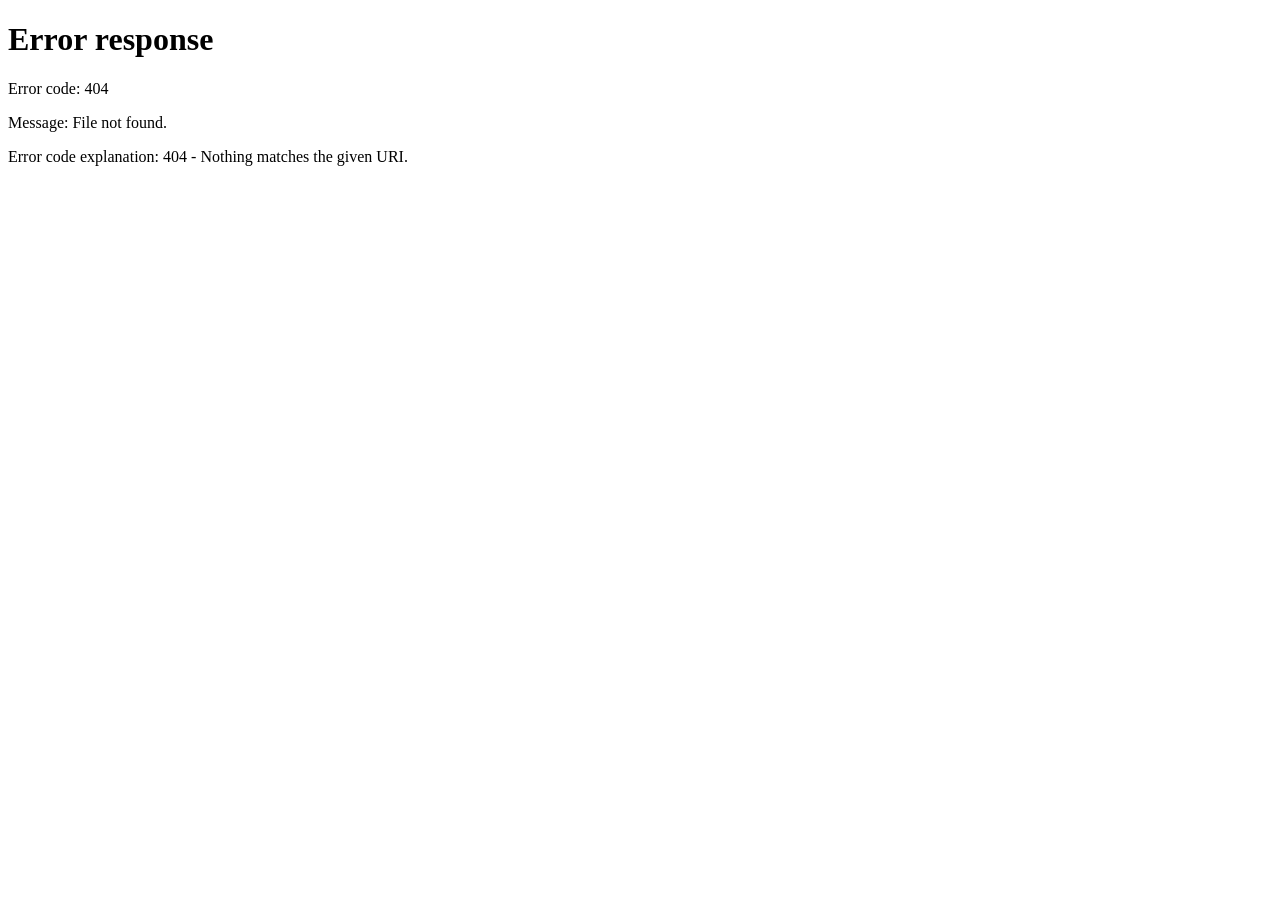
==== commit 5c719e7b: "Add files via upload" ====
--- a/index.html
+++ b/index.html
@@ -1,397 +1,30 @@
 <!DOCTYPE html>
-<html lang="fa" dir="rtl" class="no-js">
+<html lang="fa" dir="rtl">
 <head>
-    <meta charset="UTF-8">
-    <meta name="viewport" content="width=device-width, initial-scale=1.0">
-    <meta name="theme-color" content="#090d16">
-    <meta name="description" content="وب‌سایت شخصی بهنام؛ طراحی و توسعه تجربه‌های دیجیتال با وردپرس، کدنویسی، هوش مصنوعی و تولید محتوای بصری.">
-    <meta name="color-scheme" content="dark light">
-    <title>Behnam | Portfolio</title>
-
-    <!-- کلاس js-enabled باعث می‌شود انیمیشن‌های وابسته به جاوااسکریپت فقط در حالت فعال بودن آن اجرا شوند. -->
-    <script>
-        document.documentElement.classList.replace("no-js", "js-enabled");
+<meta charset="UTF-8">
+<meta name="viewport" content="width=device-width, initial-scale=1.0">
+<title>Behnam | Portfolio</title>
+<meta http-equiv="refresh" content="1; url=./fa/">
+<link rel="alternate" hreflang="fa" href="./fa/">
+<link rel="alternate" hreflang="en" href="./en/">
+<link rel="icon" href="./favicon.svg" type="image/svg+xml">
+<script>
+    // انتخاب زبان: اول زبان ذخیره‌شده، بعد زبان مرورگر، در نهایت فارسی
+    (function () {
+        var lang = "fa";
         try {
-            const savedTheme = localStorage.getItem("behnam-theme");
-            document.documentElement.dataset.theme = savedTheme === "light" || savedTheme === "dark" ? savedTheme : "dark";
-        } catch (error) {
-            document.documentElement.dataset.theme = "dark";
-        }
-    </script>
-
-    <!-- اتصال اولیه به میزبان فونت؛ font-display: swap در فایل CSS مانع نامرئی ماندن متن می‌شود. -->
-    <link rel="preconnect" href="https://fonts.googleapis.com">
-    <link rel="preconnect" href="https://fonts.gstatic.com" crossorigin>
-    <link href="https://fonts.googleapis.com/css2?family=Vazirmatn:wght@400;500;600;700;800;900&display=swap" rel="stylesheet">
-
-    <link rel="stylesheet" href="./style.css">
-    <script src="./app.js" defer></script>
+            var saved = localStorage.getItem("lang");
+            if (saved === "fa" || saved === "en") { lang = saved; }
+            else {
+                var pref = (navigator.languages && navigator.languages[0]) || navigator.language || "fa";
+                lang = pref.toLowerCase().indexOf("fa") === 0 ? "fa" : (pref.toLowerCase().indexOf("en") === 0 ? "en" : "fa");
+            }
+        } catch (e) { }
+        location.replace("./" + lang + "/" + location.search + location.hash);
+    })();
+</script>
 </head>
 <body>
-    <!-- =====================================================
-         لودینگ آغازین: عبارت ثابت LOADING و سه واژه متحرک
-         اگر جاوااسکریپت اجرا نشود، انیمیشن پشتیبان CSS آن را می‌بندد.
-    ====================================================== -->
-    <div class="site-loader" id="site-loader" aria-hidden="true">
-        <div class="loader-content">
-            <div class="loader-brand">B<span>Z</span><i>.</i></div>
-            <div class="loader-copy" dir="ltr">
-                <span class="loader-fixed">LOADING</span>
-                <span class="loader-word" id="loader-word">IDEAS</span>
-            </div>
-            <div class="loader-track"><span></span></div>
-            <p class="loader-caption">در حال آماده‌سازی فضای خلاقانه</p>
-            <div class="welcome-word" id="welcome-word">WELCOME</div>
-        </div>
-        <div class="loader-corner loader-corner-one"></div>
-        <div class="loader-corner loader-corner-two"></div>
-    </div>
-
-    <!-- پس‌زمینه متحرک بسیار سبک؛ فقط با CSS و بدون حلقه محاسباتی JavaScript -->
-    <div class="ambient-background" aria-hidden="true">
-        <span class="ambient-glow glow-one"></span>
-        <span class="ambient-glow glow-two"></span>
-        <span class="ambient-grid"></span>
-    </div>
-
-    <!-- =====================================================
-         هدر اصلی: در موبایل فقط لوگو، منو و کنترل تم نمایش داده می‌شود.
-    ====================================================== -->
-    <header class="site-header" id="top">
-        <div class="header-inner">
-            <a class="brand" href="#home" aria-label="رفتن به ابتدای صفحه">
-
-                <span class="brand-name">Behnam</span>
-            </a>
-
-            <nav class="main-nav" id="main-nav" aria-label="منوی اصلی">
-                <a class="nav-link is-active" href="#home">خانه</a>
-                <a class="nav-link" href="#skills">مهارت‌ها</a>
-                <a class="nav-link" href="#tools">ابزارها</a>
-                <a class="nav-link" href="#projects">پروژه‌ها</a>
-                <a class="nav-link" href="#request">سفارش پروژه</a>
-                <a class="nav-link" href="#contact">ارتباط</a>
-            </nav>
-
-            <div class="header-actions">
-                <button class="icon-button theme-toggle" type="button" aria-label="تغییر پوسته سایت" title="تغییر پوسته">
-                    <svg class="sun-icon" viewBox="0 0 24 24" aria-hidden="true"><circle cx="12" cy="12" r="4"></circle><path d="M12 2v2m0 16v2M4.93 4.93l1.42 1.42m11.3 11.3 1.42 1.42M2 12h2m16 0h2M4.93 19.07l1.42-1.42m11.3-11.3 1.42-1.42"></path></svg>
-                    <svg class="moon-icon" viewBox="0 0 24 24" aria-hidden="true"><path d="M20.8 15.2A8.8 8.8 0 0 1 8.8 3.2 9.2 9.2 0 1 0 20.8 15.2Z"></path></svg>
-                </button>
-                <button class="icon-button login-shortcut" type="button" data-open-login>
-                    <svg viewBox="0 0 24 24" aria-hidden="true"><path d="M12 12a4 4 0 1 0 0-8 4 4 0 0 0 0 8Zm-7 9a7 7 0 0 1 14 0"></path></svg>
-                    <span>ورود</span>
-                </button>
-                <button class="icon-button menu-toggle" type="button" aria-label="باز کردن منو" aria-expanded="false" aria-controls="main-nav">
-                    <span></span><span></span><span></span>
-                </button>
-            </div>
-        </div>
-    </header>
-
-    <main>
-        <!-- =====================================================
-             HERO: معرفی مسیر کاری، بدون بزرگ‌نمایی نام شخص
-        ====================================================== -->
-        <section class="hero section-shell" id="home" aria-labelledby="hero-title">
-            <div class="hero-copy">
-                <div class="eyebrow hero-eyebrow"><span class="eyebrow-line"></span> طراحی، ساخت و بهتر کردن ایده‌ها</div>
-                <h1 id="hero-title">ایده‌ها را به<br><span class="gradient-text">تجربه‌های واقعی</span> تبدیل می‌کنم.</h1>
-                <p class="hero-description">
-                    از ساخت وب‌سایت با وردپرس تا توسعه اختصاصی با کدنویسی؛ در کنار ابزارهای هوش مصنوعی، اتوماسیون و تولید محتوای بصری، برای هر ایده مسیر مناسبی پیدا می‌کنم.
-                </p>
-                <div class="hero-actions">
-                    <a class="button button-primary" href="#request">شروع یک پروژه <span aria-hidden="true">↙</span></a>
-                    <a class="button button-quiet" href="#projects">دیدن پروژه‌ها <span aria-hidden="true">↗</span></a>
-                </div>
-                <div class="hero-note"><span class="online-indicator"></span> آماده همکاری روی ایده‌های تازه</div>
-            </div>
-
-            <!-- تصویرسازی اختصاصی با CSS؛ به عکس سنگین یا کتابخانه گرافیکی نیاز ندارد. -->
-            <div class="hero-art" aria-label="نمایی گرافیکی از حوزه‌های کاری وب، هوش مصنوعی، طراحی و اتوماسیون">
-                <div class="art-orbit orbit-a"></div>
-                <div class="art-orbit orbit-b"></div>
-                <div class="art-center">
-                    <span class="center-kicker">CREATIVE WORKSPACE</span>
-                    <div class="center-symbol"><span></span><span></span><span></span><span></span></div>
-                    <strong>MAKE IT<br><em>HAPPEN.</em></strong>
-                    <small>IDEA → EXPERIENCE</small>
-                </div>
-                <div class="art-chip chip-web"><span class="chip-icon">W</span><span><b>WEB</b><small>طراحی و توسعه</small></span></div>
-                <div class="art-chip chip-ai"><span class="chip-icon">✳</span><span><b>AI</b><small>هوش مصنوعی</small></span></div>
-                <div class="art-chip chip-visual"><span class="chip-icon">◈</span><span><b>VISUAL</b><small>محتوا و تدوین</small></span></div>
-                <div class="art-chip chip-flow"><span class="chip-icon">⌘</span><span><b>FLOW</b><small>اتوماسیون</small></span></div>
-                <span class="art-index index-one">01 / CREATE</span>
-                <span class="art-index index-two">02 / BUILD</span>
-            </div>
-
-            <!-- آمار ساختگی استفاده نشده؛ این سه مورد خلاصه رویکرد کاری هستند. -->
-            <div class="hero-footline">
-                <div><strong>از ایده</strong><span>شناخت نیاز و مسیر درست</span></div>
-                <div><strong>تا اجرا</strong><span>وردپرس یا توسعه اختصاصی</span></div>
-                <div><strong>با جزئیات</strong><span>طراحی، تجربه و بهینه‌سازی</span></div>
-            </div>
-        </section>
-
-        <!-- نوار دسترسی سریع: نقش فهرست فصل‌ها را دارد و جای بخش مهارت‌ها را نمی‌گیرد. -->
-        <nav class="journey-nav" aria-label="دسترسی سریع به بخش‌های صفحه">
-            <div class="journey-inner">
-                <span class="journey-label">در این صفحه</span>
-                <a href="#skills"><i>01</i> توانمندی‌ها</a>
-                <a href="#tools"><i>02</i> جعبه‌ابزار</a>
-                <a href="#projects"><i>03</i> پروژه‌ها</a>
-                <a href="#request"><i>04</i> ثبت سفارش</a>
-                <a href="#contact"><i>05</i> ارتباط</a>
-                <span class="journey-arrow" aria-hidden="true">↙</span>
-            </div>
-        </nav>
-
-        <!-- =====================================================
-             SKILLS: دومین بخش محتوایی صفحه؛ مهارت‌ها به شکل حوزه‌های کاری
-        ====================================================== -->
-        <section class="content-section section-shell" id="skills" aria-labelledby="skills-title">
-            <div class="section-heading reveal">
-                <div>
-                    <span class="section-kicker">01 — WHAT I DO</span>
-                    <h2 id="skills-title">چیزهایی که <span class="gradient-text">می‌سازم</span></h2>
-                </div>
-                <p>چند مسیر متفاوت که می‌توانند کنار هم قرار بگیرند و یک راه‌حل کامل‌تر بسازند.</p>
-            </div>
-
-            <div class="skills-grid">
-                <article class="skill-card reveal">
-                    <div class="skill-card-head"><span class="skill-number">01</span><span class="skill-icon icon-web">⌘</span></div>
-                    <h3>تجربه‌سازی وب</h3>
-                    <p>از طراحی ساختار و رابط کاربری تا پیاده‌سازی صفحات سریع، واکنش‌گرا و قابل استفاده.</p>
-                    <div class="skill-tags"><span>WordPress</span><span>HTML / CSS</span><span>JavaScript</span></div>
-                </article>
-                <article class="skill-card reveal">
-                    <div class="skill-card-head"><span class="skill-number">02</span><span class="skill-icon icon-ui">◫</span></div>
-                    <h3>طراحی رابط و تجربه کاربری</h3>
-                    <p>توجه به چیدمان، خوانایی، مسیر حرکت کاربر و جزئیاتی که استفاده از محصول را دل‌نشین می‌کنند.</p>
-                    <div class="skill-tags"><span>UI</span><span>UX</span><span>Responsive</span></div>
-                </article>
-                <article class="skill-card reveal">
-                    <div class="skill-card-head"><span class="skill-number">03</span><span class="skill-icon icon-ai">✳</span></div>
-                    <h3>هوش مصنوعی و اتوماسیون</h3>
-                    <p>استفاده هدفمند از مدل‌های هوشمند و اتصال ابزارها برای ساده‌تر شدن کارهای تکراری.</p>
-                    <div class="skill-tags"><span>AI Tools</span><span>n8n</span><span>Workflows</span></div>
-                </article>
-                <article class="skill-card reveal">
-                    <div class="skill-card-head"><span class="skill-number">04</span><span class="skill-icon icon-media">◈</span></div>
-                    <h3>خلق محتوای بصری</h3>
-                    <p>ساخت و آماده‌سازی محتوای گرافیکی، ویدئویی و موشن برای ارائه بهتر ایده‌ها.</p>
-                    <div class="skill-tags"><span>Graphic</span><span>Video</span><span>Motion</span></div>
-                </article>
-            </div>
-        </section>
-
-        <!-- =====================================================
-             TOOLS: ابزارها دسته‌بندی شده‌اند تا فهرست شلوغ و بی‌هدف نشود.
-        ====================================================== -->
-        <section class="content-section tools-section section-shell" id="tools" aria-labelledby="tools-title">
-            <div class="section-heading reveal">
-                <div>
-                    <span class="section-kicker">02 — MY TOOLBOX</span>
-                    <h2 id="tools-title">جعبه‌ابزار <span class="gradient-text">من</span></h2>
-                </div>
-                <p>ابزارها با توجه به مسئله انتخاب می‌شوند؛ نه اینکه همه‌چیز با یک ابزار انجام شود.</p>
-            </div>
-
-            <div class="tool-groups">
-                <article class="tool-group reveal">
-                    <div class="tool-group-title"><span class="tool-group-icon ai-group">✳</span><div><h3>هوش مصنوعی و اتوماسیون</h3><p>ایده‌پردازی، دستیار هوشمند و اتصال فرایندها</p></div></div>
-                    <div class="tool-list">
-                        <span class="tool-pill tool-n8n"><b>n8n</b><small>Automation</small></span>
-                        <span class="tool-pill tool-chatgpt"><b>ChatGPT</b><small>AI Assistant</small></span>
-                        <span class="tool-pill tool-gemini"><b>Gemini</b><small>AI Assistant</small></span>
-                        <span class="tool-pill tool-deepseek"><b>DeepSeek</b><small>AI Model</small></span>
-                        <span class="tool-pill tool-claude"><b>Claude</b><small>AI Assistant</small></span>
-                    </div>
-                </article>
-
-                <article class="tool-group reveal">
-                    <div class="tool-group-title"><span class="tool-group-icon design-group">◈</span><div><h3>طراحی، تصویر و تدوین</h3><p>آماده‌سازی محتوای گرافیکی و ویدئویی</p></div></div>
-                    <div class="tool-list">
-                        <span class="tool-pill tool-photoshop"><b>Ps</b><small>Photoshop</small></span>
-                        <span class="tool-pill tool-premiere"><b>Pr</b><small>Premiere Pro</small></span>
-                        <span class="tool-pill tool-after"><b>Ae</b><small>After Effects</small></span>
-                        <span class="tool-pill tool-davinci"><b>DaV</b><small>DaVinci Resolve</small></span>
-                    </div>
-                </article>
-
-                <article class="tool-group reveal">
-                    <div class="tool-group-title"><span class="tool-group-icon dev-group">⌘</span><div><h3>وب و توسعه</h3><p>از ساخت سایت تا نگهداری و مدیریت کد</p></div></div>
-                    <div class="tool-list">
-                        <span class="tool-pill tool-wordpress"><b>W</b><small>WordPress</small></span>
-                        <span class="tool-pill tool-html"><b>5</b><small>HTML</small></span>
-                        <span class="tool-pill tool-css"><b>#</b><small>CSS</small></span>
-                        <span class="tool-pill tool-js"><b>JS</b><small>JavaScript</small></span>
-                        <span class="tool-pill tool-python"><b>Py</b><small>Python</small></span>
-                        <span class="tool-pill tool-github"><b>GH</b><small>GitHub</small></span>
-                    </div>
-                </article>
-            </div>
-        </section>
-
-        <!-- =====================================================
-             PROJECTS: کارت اول به سایت شخصی لینک دارد و در تب جدید باز می‌شود.
-             کارت‌های بعدی را می‌توان با همین الگو تکثیر کرد.
-        ====================================================== -->
-        <section class="content-section section-shell" id="projects" aria-labelledby="projects-title">
-            <div class="section-heading reveal">
-                <div>
-                    <span class="section-kicker">03 — SELECTED WORK</span>
-                    <h2 id="projects-title">پروژه‌هایی از <span class="gradient-text">مسیر من</span></h2>
-                </div>
-                <p>نمونه‌کارها به‌مرور اضافه می‌شوند؛ هر کارت می‌تواند به وب‌سایت یا صفحه توضیحات پروژه وصل شود.</p>
-            </div>
-
-            <div class="projects-grid">
-                <article class="project-card project-featured reveal">
-                    <a class="project-visual personal-project" href="./index.html" target="_blank" rel="noopener noreferrer" aria-label="باز کردن وب‌سایت شخصی در تب جدید">
-                        <div class="project-browser">
-                            <div class="browser-top"><span></span><span></span><span></span><small>behnam / portfolio</small></div>
-                            <div class="browser-body"><span class="browser-line line-wide"></span><span class="browser-line"></span><span class="browser-line line-short"></span><div class="browser-blocks"><i></i><i></i><i></i></div></div>
-                        </div>
-                        <span class="project-open">↗</span>
-                        <span class="project-visual-caption">PERSONAL WEBSITE</span>
-                    </a>
-                    <div class="project-info"><div><span class="project-type">وب‌سایت و تجربه دیجیتال</span><h3>وب‌سایت شخصی</h3></div><a class="text-link" href="./index.html" target="_blank" rel="noopener noreferrer">مشاهده دوباره <span>↗</span></a></div>
-                    <p class="project-description">فضایی برای معرفی توانمندی‌ها، ابزارها و پروژه‌ها؛ با طراحی واکنش‌گرا و تعاملات نرم.</p>
-                    <div class="project-tags"><span>UI Design</span><span>Frontend</span><span>Responsive</span></div>
-                </article>
-
-                <!-- الگوی آماده برای پروژه بعدی؛ تا زمان داشتن نمونه‌کار واقعی، ادعای پروژه ساختگی نمایش داده نمی‌شود. -->
-                <article class="project-card project-next reveal">
-                    <div class="next-project-art"><span class="next-plus">＋</span><span class="next-orbit"></span><small>NEXT CASE STUDY</small></div>
-                    <div class="project-info"><div><span class="project-type">جایگاه پروژه بعدی</span><h3>ایده بعدی، اینجا</h3></div><span class="project-counter">02 / 02</span></div>
-                    <p class="project-description">با آماده شدن نمونه‌کار بعدی، تصویر، توضیحات و لینک آن را در همین قالب اضافه کن.</p>
-                    <div class="project-tags"><span>Case Study</span><span>Coming Soon</span></div>
-                </article>
-            </div>
-        </section>
-
-        <!-- =====================================================
-             REQUEST: فرم سفارش؛ ارسال از طریق برنامه ایمیل یا اشتراک‌گذاری تلگرام
-        ====================================================== -->
-        <section class="content-section request-section section-shell" id="request" aria-labelledby="request-title">
-            <div class="request-layout">
-                <div class="request-intro reveal">
-                    <span class="section-kicker">04 — START A PROJECT</span>
-                    <h2 id="request-title">بیایید ایده‌ات را<br><span class="gradient-text">قابل اجرا کنیم.</span></h2>
-                    <p>چند خط درباره چیزی که در ذهن داری بنویس. اطلاعات فرم در پیام ایمیل یا تلگرام قرار می‌گیرد تا راحت‌تر گفتگو را شروع کنیم.</p>
-                    <div class="request-assurance"><span>✦</span><div><b>از توضیح اولیه تا مسیر اجرا</b><small>جزئیات پروژه را بررسی می‌کنیم و قدم بعدی را مشخص می‌کنیم.</small></div></div>
-                    <div class="request-decoration" aria-hidden="true">LET'S<br><em>BUILD.</em></div>
-                </div>
-
-                <form class="project-form reveal" id="project-form">
-                    <div class="form-heading"><div><span>PROJECT BRIEF</span><h3>فرم شروع همکاری</h3></div><span class="form-step">01 / 01</span></div>
-                    <div class="form-grid">
-                        <label class="field"><span>نام شما</span><input type="text" name="name" autocomplete="name" placeholder="نام و نام خانوادگی" required></label>
-                        <label class="field"><span>ایمیل یا راه ارتباطی</span><input type="text" name="reply" placeholder="ایمیل یا آیدی تلگرام" required></label>
-                        <label class="field"><span>نوع پروژه</span><select name="projectType" required><option value="" disabled selected>انتخاب نوع پروژه</option><option>طراحی و راه‌اندازی وب‌سایت</option><option>توسعه اختصاصی و کدنویسی</option><option>وردپرس و بهینه‌سازی سایت</option><option>هوش مصنوعی و اتوماسیون</option><option>طراحی گرافیک و تدوین</option><option>مشاوره یا مورد دیگر</option></select></label>
-                        <label class="field"><span>بودجه تقریبی</span><select name="budget"><option value="فعلاً مشخص نیست">فعلاً مشخص نیست</option><option>کمتر از ۱۰ میلیون تومان</option><option>۱۰ تا ۳۰ میلیون تومان</option><option>۳۰ تا ۶۰ میلیون تومان</option><option>بیشتر از ۶۰ میلیون تومان</option></select></label>
-                        <label class="field field-full"><span>توضیحات پروژه</span><textarea name="details" rows="5" placeholder="چه چیزی می‌خواهی بسازیم؟ امکانات مهم یا نمونه دلخواهت را بنویس..." required></textarea></label>
-                    </div>
-                    <div class="form-actions">
-                        <button class="button button-primary" type="submit">ارسال از طریق ایمیل <span>↗</span></button>
-                        <button class="button button-telegram" type="button" id="send-telegram">ارسال در تلگرام <span>↗</span></button>
-                    </div>
-                    <p class="form-note" id="form-note" role="status">با انتخاب هر روش، متن فرم آماده می‌شود؛ ارسال نهایی در برنامه انتخابی شما انجام می‌گیرد.</p>
-                </form>
-            </div>
-        </section>
-
-        <!-- =====================================================
-             CONTACT: ایمیل و شناسه تلگرام در ابتدای app.js قابل تنظیم‌اند.
-        ====================================================== -->
-        <section class="content-section contact-section section-shell" id="contact" aria-labelledby="contact-title">
-            <div class="section-heading reveal">
-                <div><span class="section-kicker">05 — SAY HELLO</span><h2 id="contact-title">راه‌های <span class="gradient-text">ارتباط</span></h2></div>
-                <p>برای پرسش، پیشنهاد همکاری یا شروع یک گفت‌وگوی تازه، از یکی از راه‌های زیر استفاده کن.</p>
-            </div>
-            <div class="contact-grid">
-                <a class="contact-card reveal" href="#contact" data-contact-email>
-                    <span class="contact-icon email-icon">✉</span><span class="contact-meta">EMAIL</span><strong>ارسال ایمیل</strong><small>برای گفتگو درباره جزئیات پروژه</small><span class="contact-arrow">↗</span>
-                </a>
-                <a class="contact-card reveal" href="#contact" data-contact-telegram>
-                    <span class="contact-icon telegram-icon">➤</span><span class="contact-meta">TELEGRAM</span><strong>گفتگو در تلگرام</strong><small>برای ارتباط سریع‌تر</small><span class="contact-arrow">↗</span>
-                </a>
-                <a class="contact-card reveal" href="tel:+989130930344">
-                    <span class="contact-icon phone-icon">⌕</span><span class="contact-meta">PHONE</span><strong dir="ltr">+98 913 093 0344</strong><small>تماس تلفنی</small><span class="contact-arrow">↗</span>
-                </a>
-            </div>
-        </section>
-    </main>
-
-    <!-- =====================================================
-         فوتر: دسترسی سریع، خلاصه معرفی و راه تماس
-    ====================================================== -->
-    <footer class="site-footer">
-        <div class="footer-main section-shell">
-            <div class="footer-about"><a class="brand footer-brand" href="#home"><span class="brand-name">Behnam</span></a><p>ساختن تجربه‌های دیجیتال با ترکیبی از طراحی، کدنویسی و ابزارهای هوشمند.</p><a class="footer-up" href="#home">بازگشت به بالا <span>↑</span></a></div>
-            <div class="footer-column"><h3>دسترسی سریع</h3><a href="#skills">توانمندی‌ها</a><a href="#tools">جعبه‌ابزار</a><a href="#projects">پروژه‌ها</a></div>
-            <div class="footer-column"><h3>شروع همکاری</h3><a href="#request">ثبت سفارش پروژه</a><a href="#contact">راه‌های ارتباط</a><button type="button" class="footer-login" data-open-login>ورود به پنل</button></div>
-            <div class="footer-callout"><span>HAVE AN IDEA?</span><strong>بیایید از همین‌جا<br>شروع کنیم.</strong><a href="#request">ثبت درخواست <span>↙</span></a></div>
-        </div>
-        <div class="footer-bottom section-shell"><span>© <span id="current-year">2026</span> — ساخته شده توسط بهنام  </span><span>Designed &amp; Built by Behnam</span></div>
-    </footer>
-
-    <!-- =====================================================
-         پنجره ورود نمایشی: در این نسخه پیامک واقعی ارسال نمی‌شود.
-         کد آزمایشی فقط برای بررسی ظاهر و رفتار فیلدهای OTP است.
-    ====================================================== -->
-    <div class="login-overlay" id="login-dialog" hidden>
-        <section class="login-modal" role="dialog" aria-modal="true" aria-labelledby="login-title">
-            <button class="modal-close" type="button" data-close-login aria-label="بستن پنجره">×</button>
-            <div class="login-visual"><div class="login-visual-mark">B<span>Z</span><i>.</i></div><div class="login-visual-orbit"></div><span class="login-visual-label">PRIVATE SPACE / 01</span><h3>یک قدم تا<br><em>فضای شخصی</em></h3><p>ورود ساده، ظاهر دقیق و آماده اتصال به سامانه احراز هویت.</p></div>
-            <div class="login-content">
-                <div class="login-topline"><span>BEHNAM / ACCOUNT</span><span class="secure-mark">✳ SECURE UI</span></div>
-                <div class="login-progress"><span class="progress-step active"></span><span class="progress-step"></span><span class="progress-step"></span></div>
-
-                <div class="login-step active" data-login-step="phone">
-                    <span class="login-kicker">مرحله ۱ از ۳</span><h2 id="login-title">خوش برگشتی.</h2><p>شماره موبایلت را وارد کن تا مرحله تأیید را ببینی.</p>
-                    <form id="phone-form" novalidate>
-                        <label class="field"><span>شماره موبایل</span><div class="phone-field"><span>+98</span><input id="login-phone" type="tel" inputmode="numeric" autocomplete="tel-national" maxlength="11" placeholder="913 000 0000" required></div></label>
-                        <button class="button button-primary login-submit" type="submit">دریافت کد تأیید <span>↙</span></button>
-                    </form>
-                    <div class="demo-notice"><span>i</span><p>نسخه نمایشی رابط کاربری است؛ ارسال پیامک و احراز هویت واقعی پس از اتصال بک‌اند فعال می‌شود.</p></div>
-                </div>
-
-                <div class="login-step" data-login-step="otp">
-                    <span class="login-kicker">مرحله ۲ از ۳</span><h2>کد را وارد کن.</h2><p>کد پنج‌رقمی برای شماره <b id="masked-phone" dir="ltr">+98 *** *** ****</b> آماده شده است.</p>
-                    <form id="otp-form" novalidate>
-                        <div class="otp-fields" dir="ltr" aria-label="کد پنج رقمی">
-                            <input class="otp-input" type="text" inputmode="numeric" maxlength="1" autocomplete="one-time-code" aria-label="رقم اول">
-                            <input class="otp-input" type="text" inputmode="numeric" maxlength="1" aria-label="رقم دوم">
-                            <input class="otp-input" type="text" inputmode="numeric" maxlength="1" aria-label="رقم سوم">
-                            <input class="otp-input" type="text" inputmode="numeric" maxlength="1" aria-label="رقم چهارم">
-                            <input class="otp-input" type="text" inputmode="numeric" maxlength="1" aria-label="رقم پنجم">
-                        </div>
-                        <p class="otp-hint" id="otp-hint">کد آزمایشی این نسخه: <b dir="ltr">12345</b></p>
-                        <button class="button button-primary login-submit" type="submit">تأیید کد <span>↙</span></button>
-                    </form>
-                    <button class="text-button" type="button" data-back-phone>ویرایش شماره موبایل</button>
-                </div>
-
-                <div class="login-step" data-login-step="username">
-                    <span class="login-kicker">مرحله ۳ از ۳</span><h2>اسمت را ثبت کن.</h2><p>برای آماده‌سازی نمای اولیه پنل، یک نام کاربری انتخاب کن.</p>
-                    <form id="username-form" novalidate>
-                        <label class="field"><span>نام کاربری</span><input id="login-username" type="text" minlength="3" maxlength="24" autocomplete="username" placeholder="مثلاً behnam" required></label>
-                        <button class="button button-primary login-submit" type="submit">ساخت نمای آزمایشی پنل <span>↙</span></button>
-                    </form>
-                </div>
-
-                <div class="login-step login-complete" data-login-step="complete">
-                    <div class="success-mark">✓</div><span class="login-kicker">SETUP COMPLETE</span><h2>همه‌چیز آماده است.</h2><p id="login-success-message">رابط ورود با موفقیت بررسی شد.</p><button class="button button-primary login-submit" type="button" data-close-login>بازگشت به سایت</button>
-                    <p class="demo-notice final-demo-note">این فقط پیش‌نمایش فرانت‌اند است؛ حساب کاربری واقعی و پنل امن بعد از پیاده‌سازی بک‌اند ساخته می‌شود.</p>
-                </div>
-            </div>
-        </section>
-    </div>
-
-    <!-- پیام‌های کوتاه وضعیت فرم و ارتباط -->
-    <div class="toast" id="site-toast" role="status" aria-live="polite"></div>
+<p><a href="./fa/">فارسی</a> · <a href="./en/">English</a></p>
 </body>
 </html>
